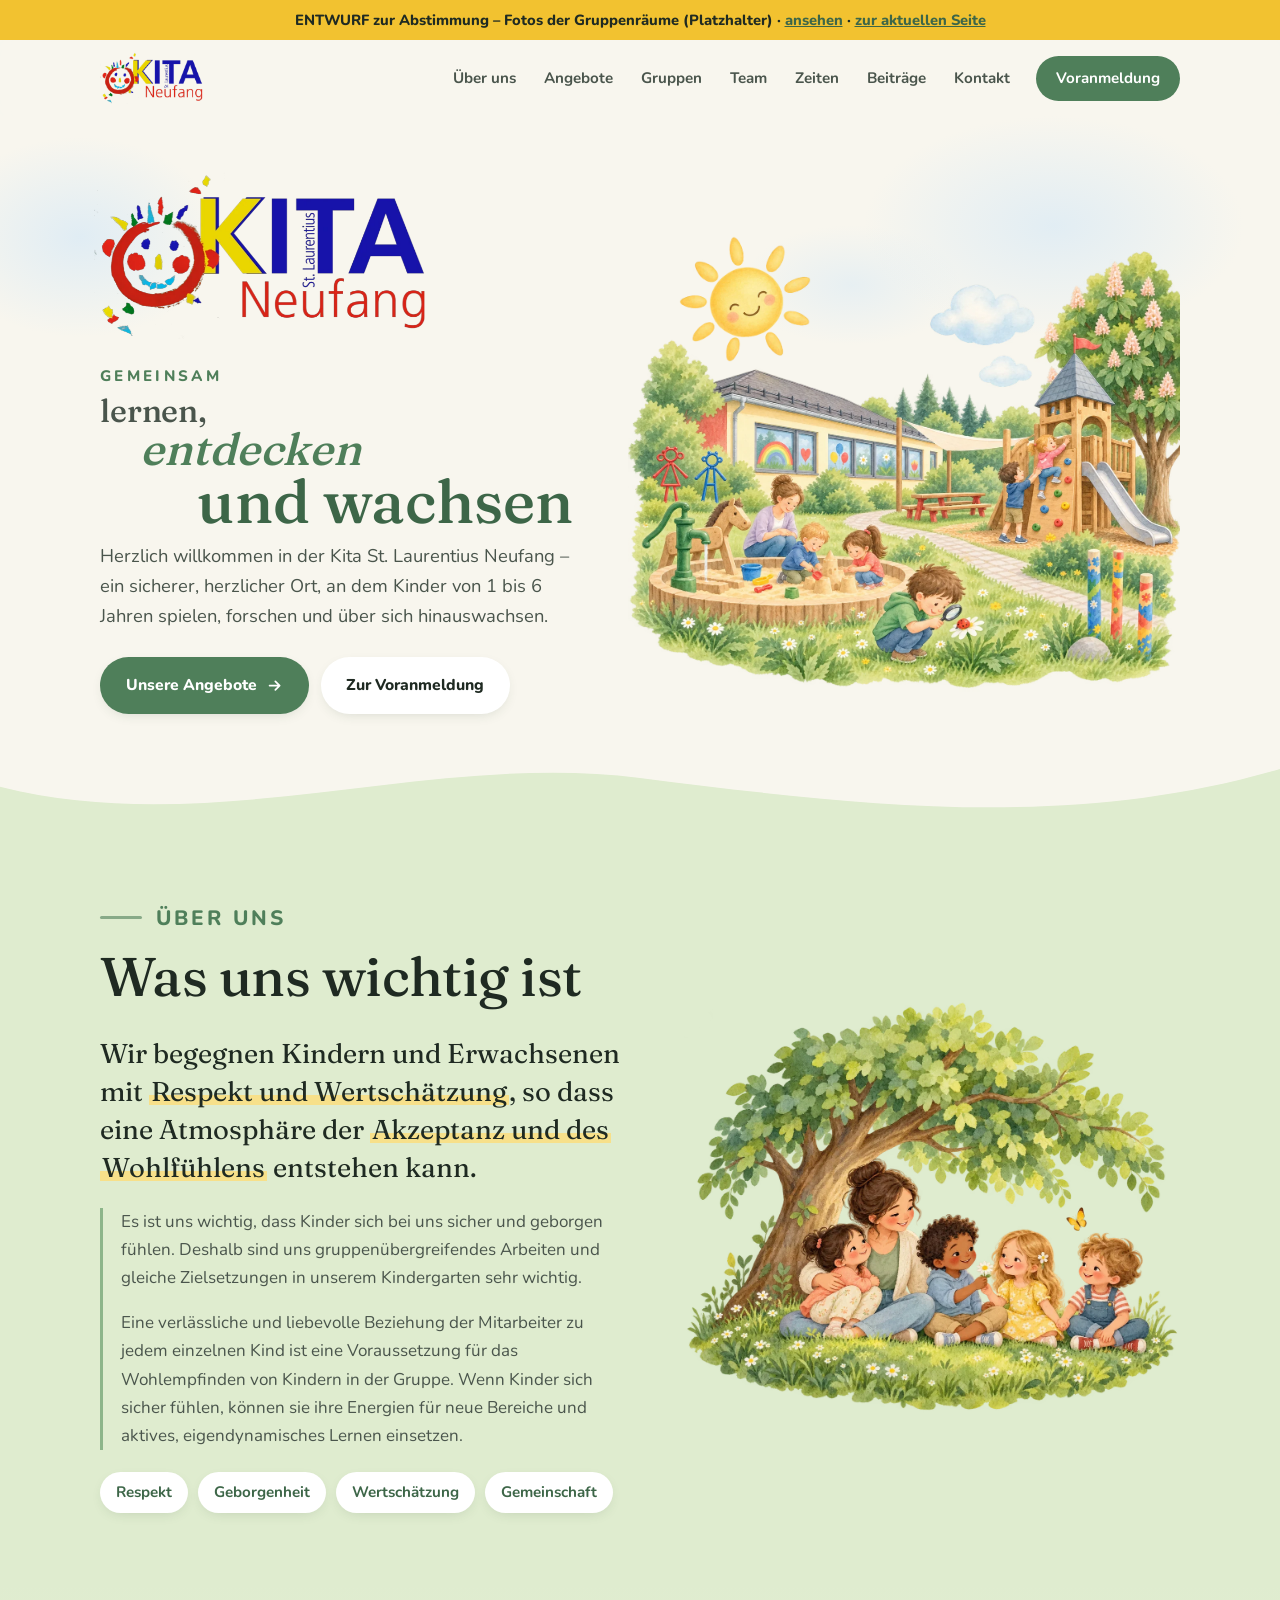
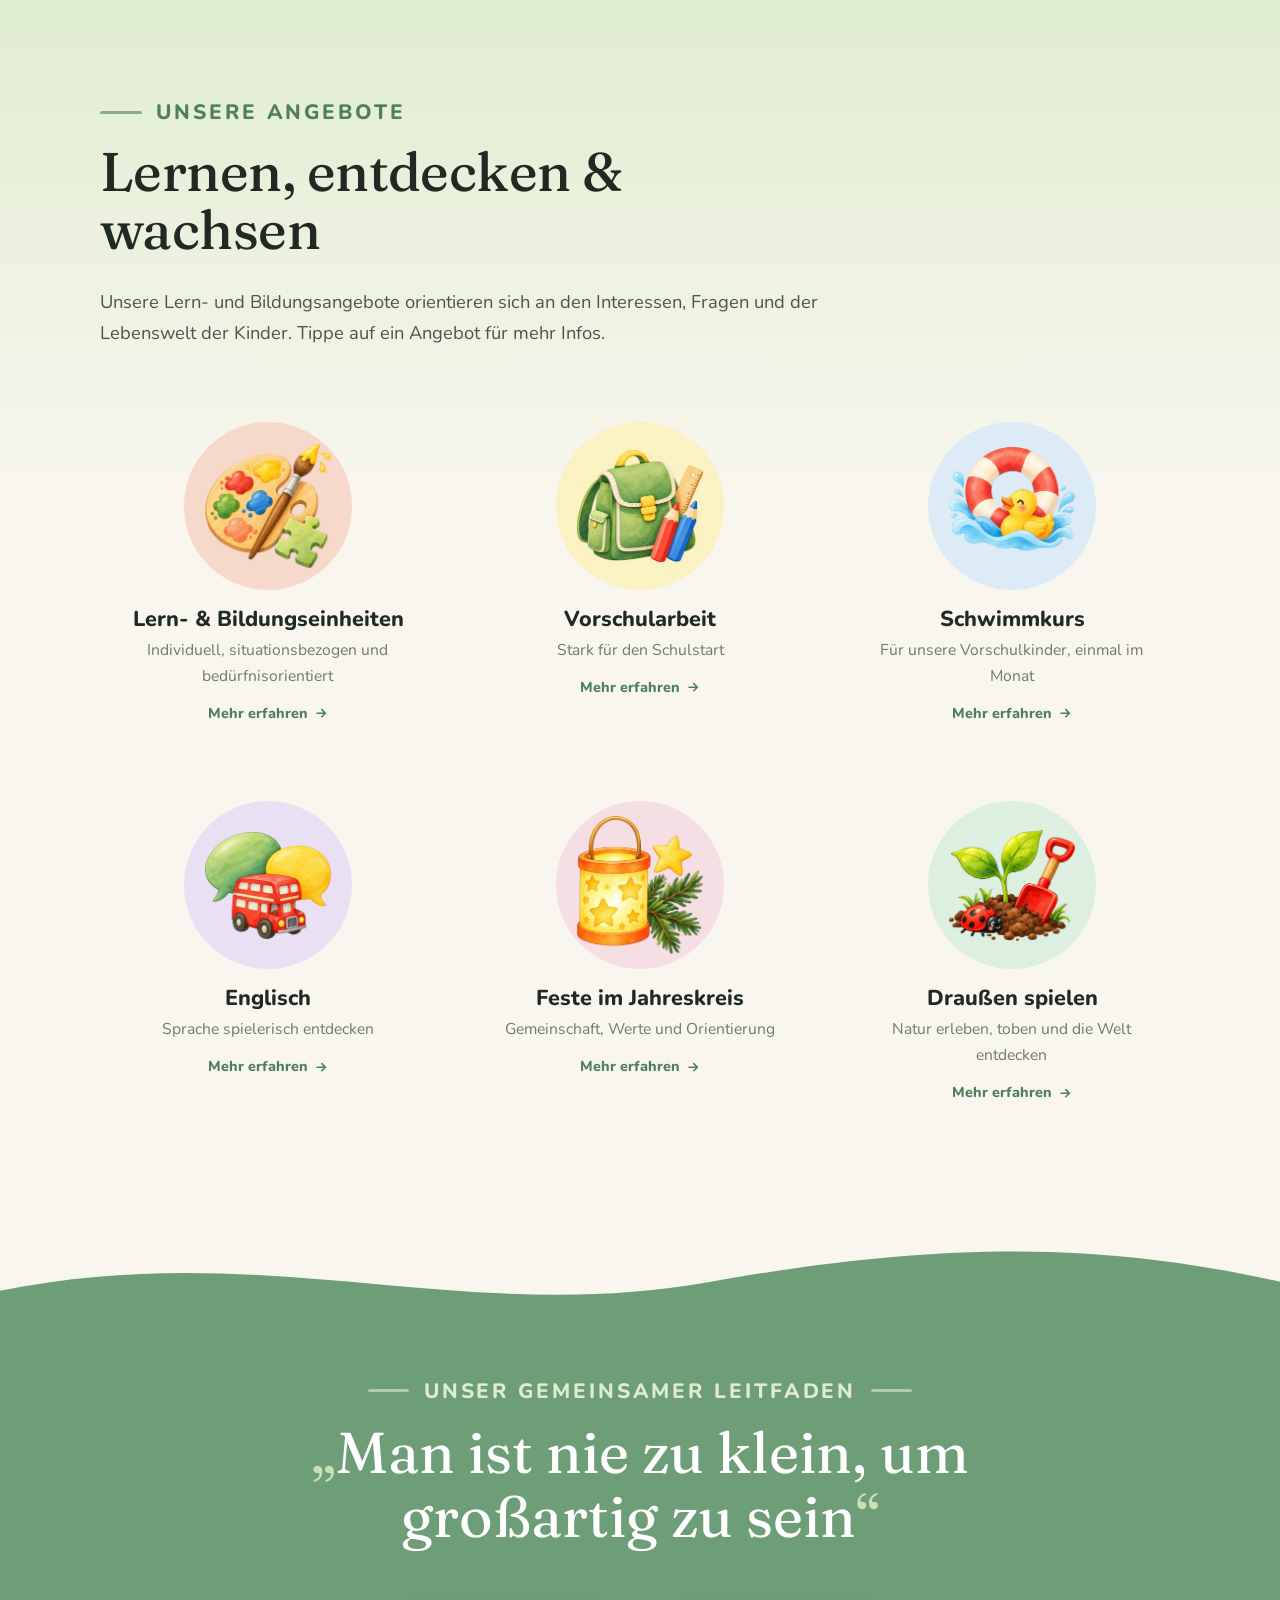
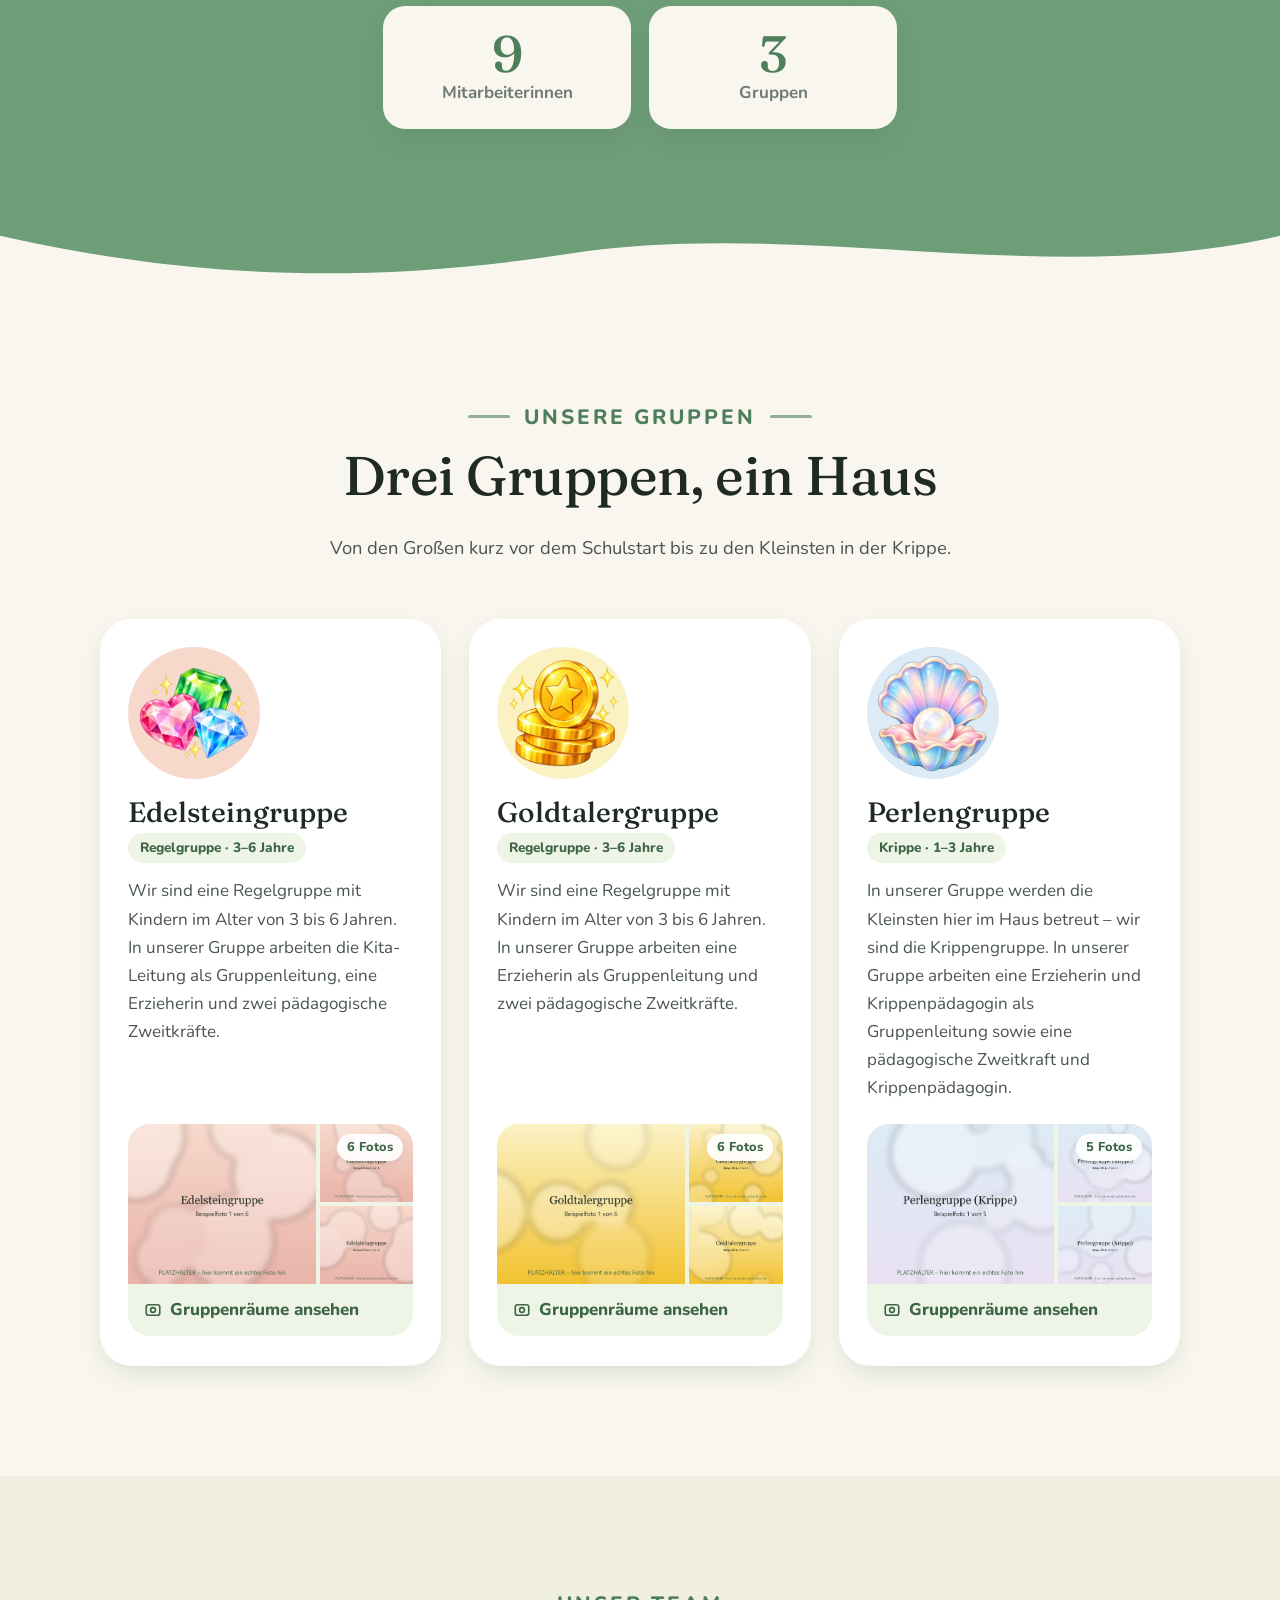
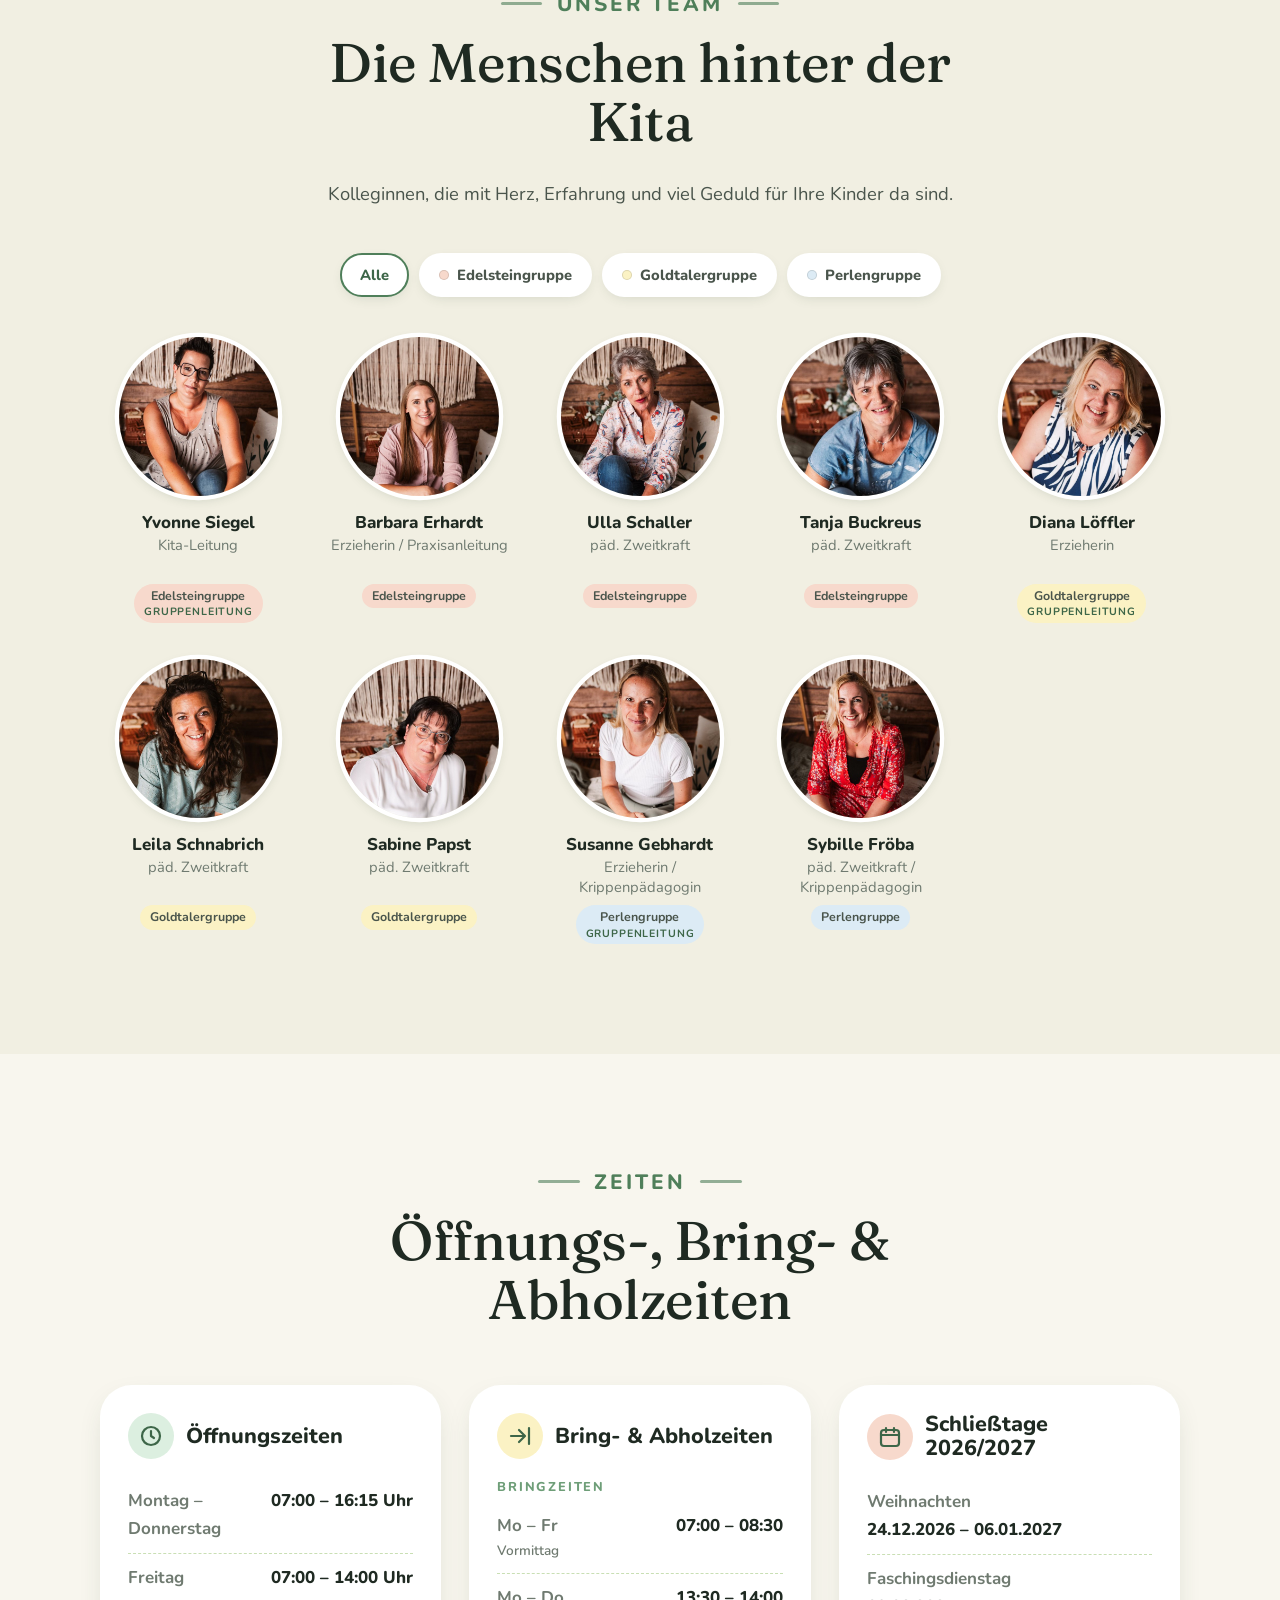
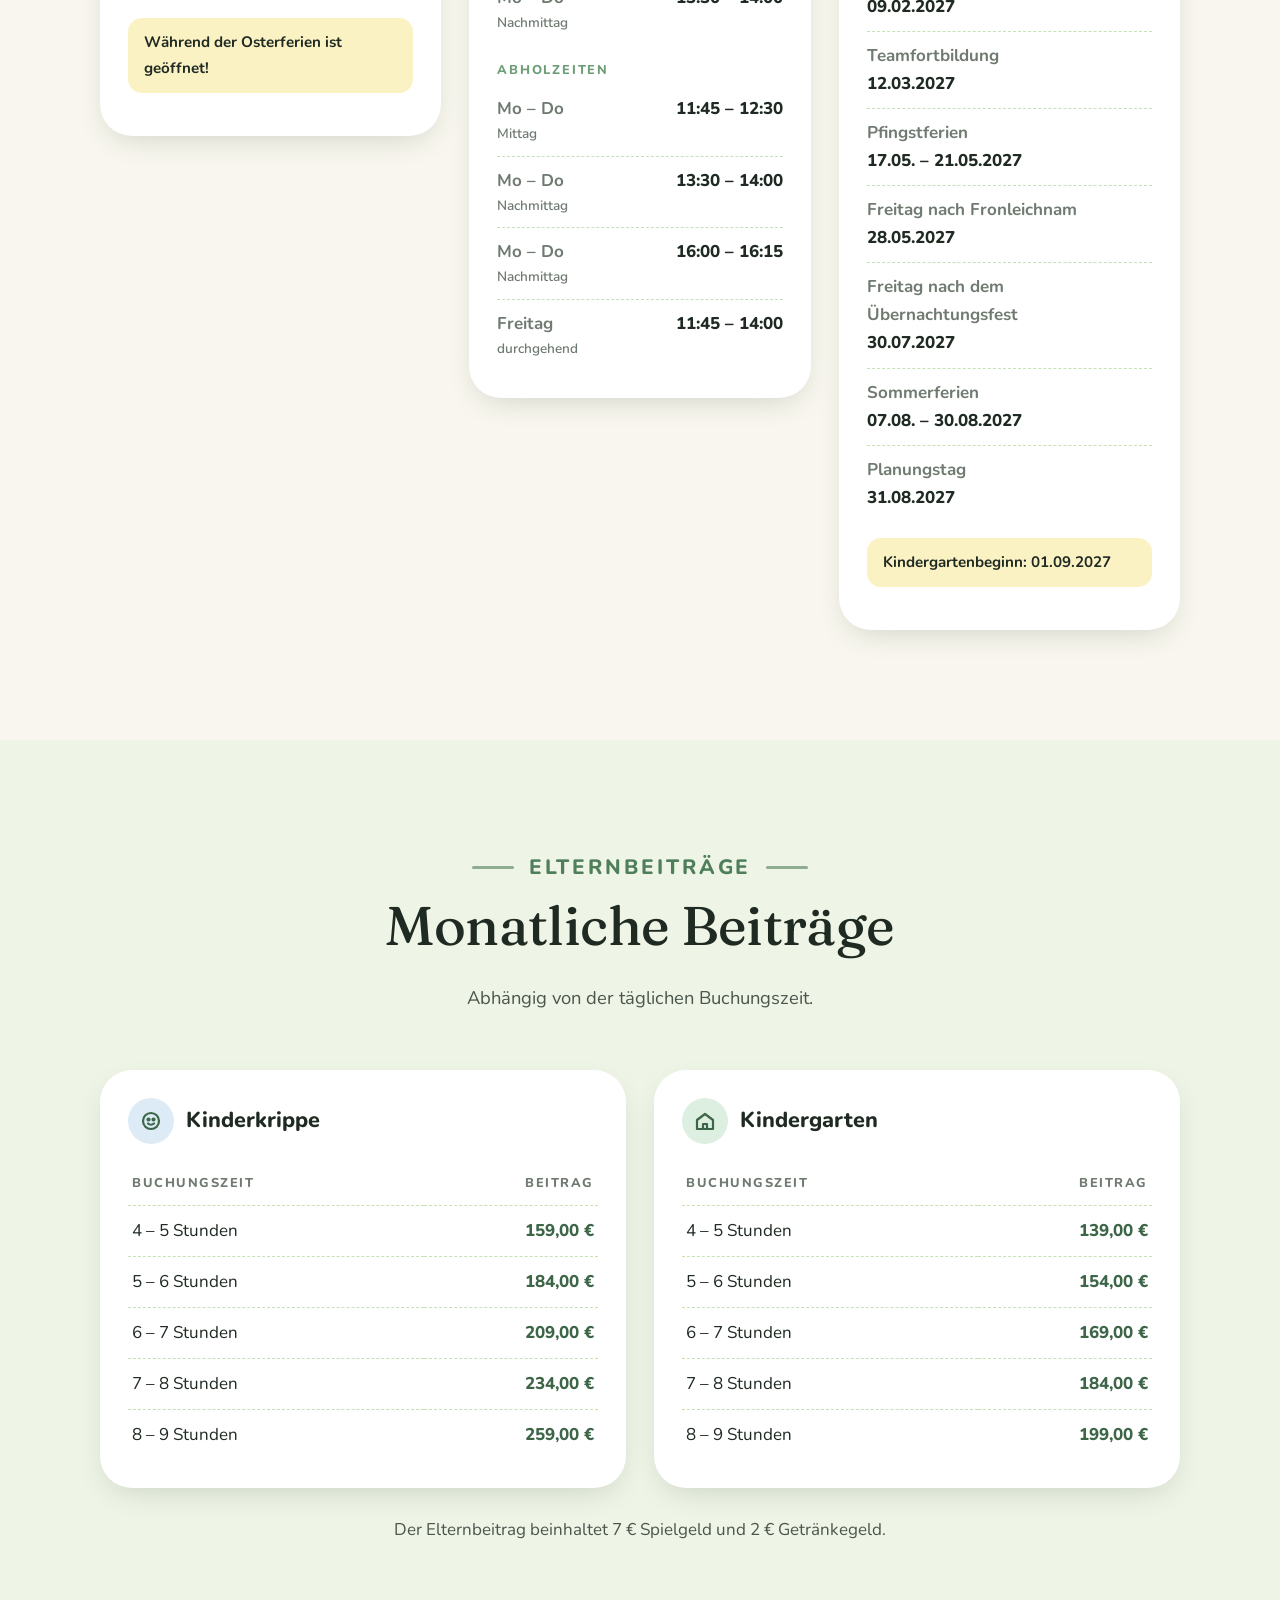
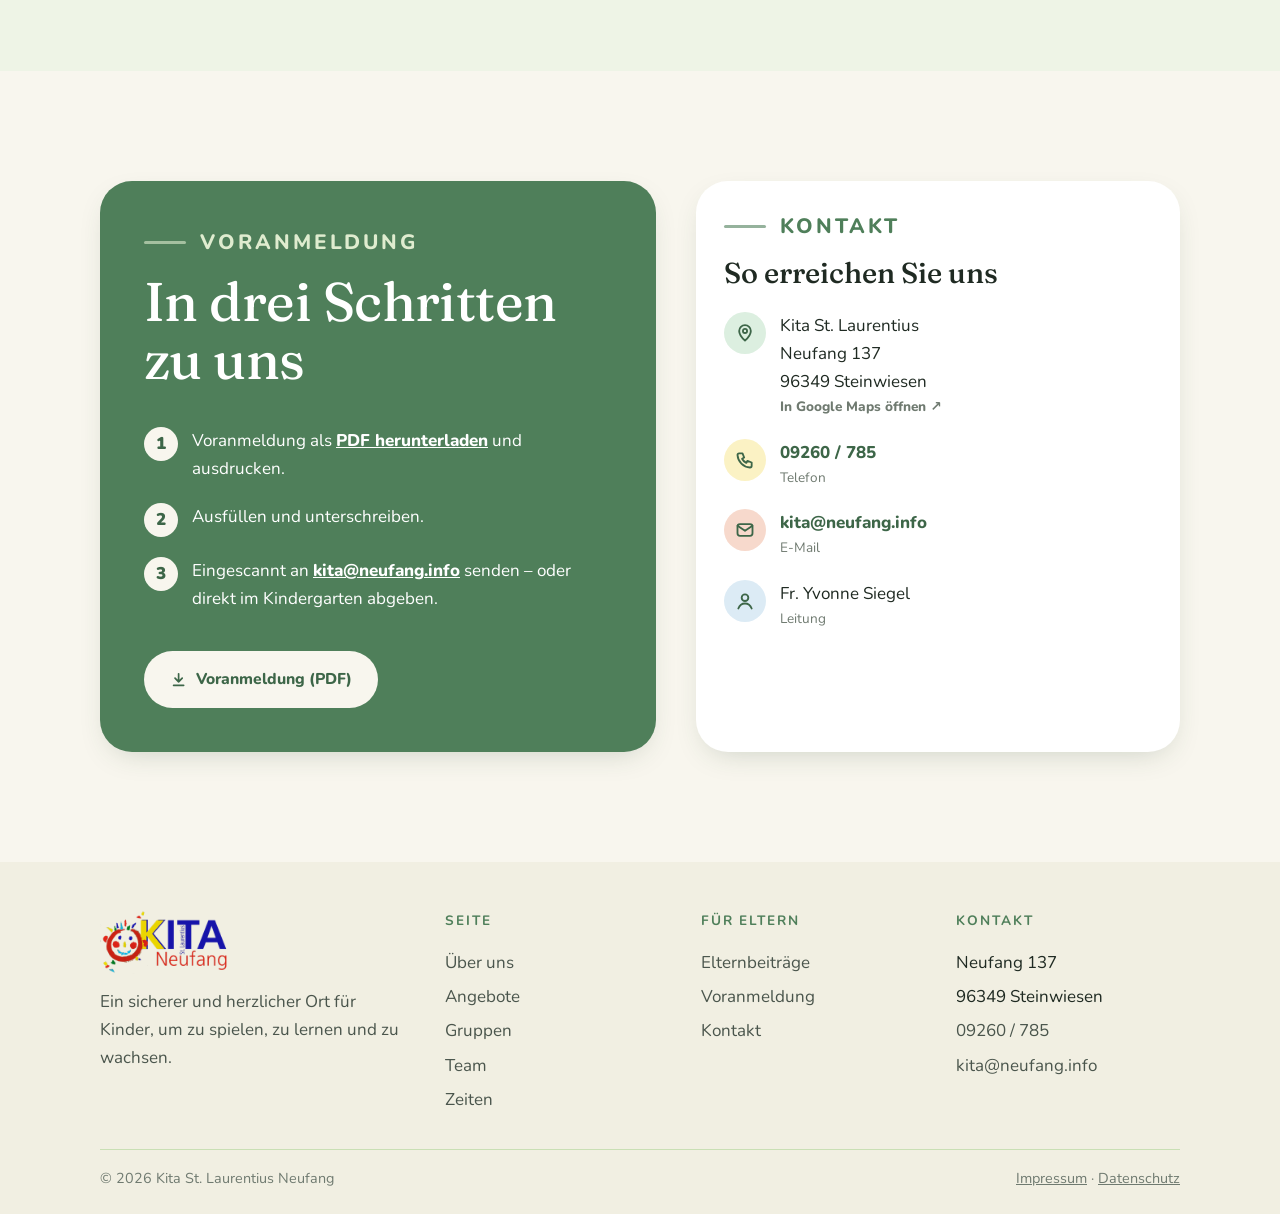
==== entwurf-rundgang/index.html @ e8fab6c9 "Entwurf: Fotos der Gruppenräume direkt in den Gruppen-Karten statt eigenem Rundgang Jede Gruppe hat " ====
<!doctype html>
<html lang="de">
<head>
  <meta charset="utf-8">
  <meta name="viewport" content="width=device-width, initial-scale=1">
  <title>ENTWURF Rundgang – Kita St. Laurentius Neufang</title>
  <meta name="robots" content="noindex, nofollow">
  <meta name="description" content="Kita St. Laurentius in Neufang (Steinwiesen): Krippe und Kindergarten für Kinder von 1 bis 6 Jahren. Gruppen, Team, Öffnungszeiten, Elternbeiträge und Voranmeldung.">
  <meta name="theme-color" content="#6e9e78">
  <link rel="icon" type="image/png" sizes="32x32" href="../assets/img/favicon-32.png">
  <link rel="apple-touch-icon" href="../assets/img/favicon-180.png">
  <meta property="og:type" content="website">
  <meta property="og:title" content="Kita St. Laurentius Neufang">
  <meta property="og:description" content="Gemeinsam lernen, entdecken und wachsen – Krippe und Kindergarten in Neufang.">
  <meta property="og:image" content="https://kita-neufang.de/assets/img/logo.png">
  <link rel="preload" href="../assets/img/logo-gross.webp" as="image">
  <link rel="preload" href="../assets/fonts/fraunces-latin-wght-normal.woff2" as="font" type="font/woff2" crossorigin>
  <link rel="preload" href="../assets/fonts/nunito-latin-wght-normal.woff2" as="font" type="font/woff2" crossorigin>
  <link rel="stylesheet" href="../assets/css/style.css?v=2026-10-13b">
  <link rel="stylesheet" href="rundgang.css?v=3">
  <script type="application/ld+json">
  {
    "@context": "https://schema.org",
    "@type": "ChildCare",
    "name": "Kita St. Laurentius Neufang",
    "url": "https://kita-neufang.de/",
    "telephone": "+49 9260 785",
    "address": { "@type": "PostalAddress", "streetAddress": "Neufang 137", "postalCode": "96349", "addressLocality": "Steinwiesen", "addressCountry": "DE" },
    "openingHoursSpecification": [
      { "@type": "OpeningHoursSpecification", "dayOfWeek": ["Monday","Tuesday","Wednesday","Thursday"], "opens": "07:00", "closes": "16:15" },
      { "@type": "OpeningHoursSpecification", "dayOfWeek": "Friday", "opens": "07:00", "closes": "14:00" }
    ]
  }
  </script>
</head>
<body>
<div class="entwurf-banner">ENTWURF zur Abstimmung – Fotos der Gruppenräume (Platzhalter) · <a href="#gruppen">ansehen</a> · <a href="../">zur aktuellen Seite</a></div>

<!-- =====================================================
     HEADER / NAVIGATION
     ===================================================== -->
<header class="site-header" id="top">
  <div class="container header-inner">
    <a class="brand" href="#start" aria-label="Kita St. Laurentius Neufang – zum Seitenanfang">
      <img src="../assets/img/logo.png" alt="Kita St. Laurentius Neufang" width="320" height="158">
    </a>
    <button class="nav-toggle" aria-expanded="false" aria-controls="main-nav" aria-label="Menü öffnen">
      <svg viewBox="0 0 24 24" fill="none" stroke="currentColor" stroke-width="2.2" stroke-linecap="round"><path d="M4 7h16M4 12h16M4 17h16"/></svg>
    </button>
    <nav class="main-nav" id="main-nav" aria-label="Hauptnavigation">
      <ul>
        <li><a href="#ueber-uns">Über uns</a></li>
        <li><a href="#angebote">Angebote</a></li>
        <li><a href="#gruppen">Gruppen</a></li>
        <li><a href="#team">Team</a></li>
        <li><a href="#zeiten">Zeiten</a></li>
        <li><a href="#beitraege">Beiträge</a></li>
        <li><a href="#kontakt">Kontakt</a></li>
        <li class="nav-cta"><a href="#voranmeldung">Voranmeldung</a></li>
      </ul>
    </nav>
  </div>
</header>

<main>

<!-- =====================================================
     HERO
     Illustration: hero-3-basis.webp + animierte Sonne (Strahlen, Gesicht) – erzeugt mit tools/hero_ebenen.py hero-3
     (fehlt sie, wird die SVG-Ersatzgrafik gezeigt)
     ===================================================== -->
<section class="hero" id="start">
  <div class="container hero-grid">
    <div class="hero-text">
      <div class="hero-logo-wrap">
        <img class="hero-logo" src="../assets/img/logo-gross.webp" alt="Kita St. Laurentius Neufang" width="640" height="315" fetchpriority="high">
      </div>
      <h1 class="slogan"><span class="slogan-over">Gemeinsam</span> <span class="z1">lernen,</span> <span class="z2">entdecken</span> <span class="z3">und wachsen</span></h1>
      <p>Herzlich willkommen in der Kita St. Laurentius Neufang – ein sicherer, herzlicher Ort, an dem Kinder von 1 bis 6 Jahren spielen, forschen und über sich hinauswachsen.</p>
      <div class="hero-actions">
        <a class="btn btn-primary" href="#angebote">Unsere Angebote
          <svg viewBox="0 0 24 24" fill="none" stroke="currentColor" stroke-width="2.4" stroke-linecap="round" stroke-linejoin="round"><path d="M5 12h14M13 6l6 6-6 6"/></svg>
        </a>
        <a class="btn btn-ghost" href="#voranmeldung">Zur Voranmeldung</a>
      </div>
    </div>

    <div class="hero-art art">
      <div class="hero-szene">
        <img class="ill" src="../assets/img/illustrations/hero-3-basis.webp" alt="Der Garten der Kita mit dem gelben Kindergartengebäude: Eine Erzieherin sitzt mit zwei Kindern am Sandkasten neben Pumpe und Holzpferd, ein Kind betrachtet mit der Lupe einen Marienkäfer, ein größeres Kind hilft einem kleinen an der Kletterwand des Spielturms hinauf; darüber lacht die Sonne" width="1374" height="1145" fetchpriority="high" onerror="this.closest('.hero-szene').remove()">
        <img class="ebene strahlen" src="../assets/img/illustrations/hero-3-strahlen.webp" alt="" aria-hidden="true">
        <img class="ebene gesicht" src="../assets/img/illustrations/hero-3-gesicht.webp" alt="" aria-hidden="true">
      </div>
      <svg class="fallback" viewBox="0 0 640 520" role="img" aria-label="Illustration: Kindergarten auf einem grünen Hügel mit Sonne und Bäumen">
        <!-- Sonne -->
        <g transform="translate(250 92)" stroke="#f2c230" stroke-width="6" stroke-linecap="round">
          <circle r="42" fill="#f7cf4d" stroke="none"/>
          <path d="M0-62v-18M0 62v18M-62 0h-18M62 0h18M-44-44l-12-12M44 44l12 12M-44 44l-12 12M44-44l12-12"/>
        </g>
        <!-- Wolken -->
        <g fill="#e3eef5">
          <ellipse cx="520" cy="70" rx="70" ry="28"/><ellipse cx="560" cy="56" rx="44" ry="30"/>
          <ellipse cx="90" cy="150" rx="56" ry="20"/><ellipse cx="118" cy="138" rx="34" ry="22"/>
        </g>
        <!-- Hintere Hügel & Bäume -->
        <path d="M0 330 Q160 240 330 280 T640 250 V520 H0Z" fill="#c9dfb4"/>
        <g fill="#a9cc95">
          <ellipse cx="420" cy="215" rx="22" ry="44"/><ellipse cx="455" cy="225" rx="16" ry="34"/><ellipse cx="300" cy="235" rx="18" ry="36"/>
        </g>
        <!-- Haus -->
        <g transform="translate(340 190)">
          <rect x="0" y="50" width="130" height="90" rx="6" fill="#fbf8ef"/>
          <path d="M-14 58 L65 0 L144 58" fill="none" stroke="#8db58a" stroke-width="12" stroke-linejoin="round" stroke-linecap="round"/>
          <path d="M65 26c-6-8-18-4-16 5 1 6 16 14 16 14s15-8 16-14c2-9-10-13-16-5z" fill="#8db58a"/>
          <path d="M52 140v-38a13 13 0 0 1 26 0v38z" fill="#d9a77d"/>
          <rect x="16" y="78" width="22" height="22" rx="4" fill="#bcd6e6"/>
          <rect x="92" y="78" width="22" height="22" rx="4" fill="#bcd6e6"/>
        </g>
        <!-- Große Bäume -->
        <g>
          <rect x="567" y="150" width="7" height="150" rx="3" fill="#7a5b44"/>
          <ellipse cx="570" cy="140" rx="48" ry="70" fill="#6e9e78"/>
          <rect x="118" y="250" width="7" height="110" rx="3" fill="#7a5b44"/>
          <ellipse cx="121" cy="245" rx="36" ry="54" fill="#5f8f69"/>
        </g>
        <!-- Vorderer Hügel -->
        <path d="M0 400 Q200 320 380 360 T640 330 V520 H0Z" fill="#a8cc8f"/>
        <path d="M0 470 Q240 410 640 440 V520 H0Z" fill="#8db58a"/>
        <!-- Blumen -->
        <g fill="#fff">
          <g transform="translate(200 420)"><circle r="6" cy="-7"/><circle r="6" cy="7"/><circle r="6" cx="-7"/><circle r="6" cx="7"/><circle r="4" fill="#f2c230"/></g>
          <g transform="translate(470 395)"><circle r="5" cy="-6"/><circle r="5" cy="6"/><circle r="5" cx="-6"/><circle r="5" cx="6"/><circle r="3.5" fill="#f2c230"/></g>
          <g transform="translate(560 455)"><circle r="6" cy="-7"/><circle r="6" cy="7"/><circle r="6" cx="-7"/><circle r="6" cx="7"/><circle r="4" fill="#f2c230"/></g>
          <g transform="translate(70 455)"><circle r="5" cy="-6"/><circle r="5" cy="6"/><circle r="5" cx="-6"/><circle r="5" cx="6"/><circle r="3.5" fill="#f2c230"/></g>
        </g>
      </svg>
    </div>
  </div>
  <svg class="wave hero-bottom" viewBox="0 0 1440 100" preserveAspectRatio="none" aria-hidden="true" style="background:transparent">
    <path d="M0 40 C240 100 480 0 720 30 S1200 90 1440 20 V100 H0Z" fill="#dfeccf"/>
  </svg>
</section>

<!-- =====================================================
     ÜBER UNS
     Illustration: ueber-uns-2-basis.webp + flatternder Schmetterling (ueber-uns-2-falter.webp)
     – erzeugt mit: python tools/ebene_ausschneiden.py ueber-uns-2 falter 948 530
     ===================================================== -->
<section class="about section" id="ueber-uns">
  <div class="container about-grid">
    <div class="about-text reveal">
      <span class="eyebrow">Über uns</span>
      <h2>Was uns wichtig ist</h2>
      <p class="about-kern">Wir begegnen Kindern und Erwachsenen mit <mark>Respekt und Wertschätzung</mark>, so dass eine Atmosphäre der <mark>Akzeptanz und des Wohlfühlens</mark> entstehen kann.</p>
      <p>Es ist uns wichtig, dass Kinder sich bei uns sicher und geborgen fühlen. Deshalb sind uns gruppenübergreifendes Arbeiten und gleiche Zielsetzungen in unserem Kindergarten sehr wichtig.</p>
      <p>Eine verlässliche und liebevolle Beziehung der Mitarbeiter zu jedem einzelnen Kind ist eine Voraussetzung für das Wohlempfinden von Kindern in der Gruppe. Wenn Kinder sich sicher fühlen, können sie ihre Energien für neue Bereiche und aktives, eigendynamisches Lernen einsetzen.</p>
      <ul class="values">
        <li>Respekt</li>
        <li>Geborgenheit</li>
        <li>Wertschätzung</li>
        <li>Gemeinschaft</li>
      </ul>
    </div>
    <div class="about-art art reveal">
      <div class="about-szene">
        <img class="ill" src="../assets/img/illustrations/ueber-uns-2-basis.webp" alt="Eine Erzieherin sitzt mit vier Kindern unter einem großen Baum auf der Wiese; sie hält ein kleines Mädchen im Arm, ein Junge reicht einem Mädchen eine Blume, zwei Kinder halten sich an den Händen" width="1200" height="999" loading="lazy" onerror="this.closest('.about-szene').remove()">
        <img class="ebene falter" src="../assets/img/illustrations/ueber-uns-2-falter.webp" alt="" aria-hidden="true" loading="lazy">
      </div>
      <svg class="fallback" viewBox="0 0 560 440" role="img" aria-label="Illustration: Wiese mit Baum, Buch und Schmetterling">
        <ellipse cx="290" cy="360" rx="270" ry="70" fill="#c9dfb4"/>
        <rect x="402" y="140" width="8" height="200" rx="4" fill="#7a5b44"/>
        <ellipse cx="406" cy="140" rx="70" ry="96" fill="#8db58a"/>
        <ellipse cx="380" cy="180" rx="44" ry="56" fill="#a9cc95"/>
        <!-- Buch -->
        <g transform="translate(200 300)">
          <path d="M0 0 C-30 -14 -64 -14 -90 -2 V44 C-64 32 -30 32 0 46Z" fill="#6e9e78"/>
          <path d="M0 0 C30 -14 64 -14 90 -2 V44 C64 32 30 32 0 46Z" fill="#5f8f69"/>
          <path d="M-80 6 C-56 -4 -26 -4 -6 6M-80 18 C-56 8 -26 8 -6 18M6 6 C26 -4 56 -4 80 6M6 18 C26 8 56 8 80 18" stroke="#eef4e6" stroke-width="3" fill="none" stroke-linecap="round"/>
        </g>
        <!-- Schmetterling -->
        <g transform="translate(150 120) rotate(-15)">
          <ellipse cx="-14" cy="-6" rx="16" ry="12" fill="#f2c230"/>
          <ellipse cx="14" cy="-6" rx="16" ry="12" fill="#f2c230"/>
          <ellipse cx="-10" cy="10" rx="10" ry="8" fill="#f7cf4d"/>
          <ellipse cx="10" cy="10" rx="10" ry="8" fill="#f7cf4d"/>
          <rect x="-2" y="-14" width="4" height="30" rx="2" fill="#7a5b44"/>
        </g>
        <path d="M60 220 C90 160 120 200 140 130" stroke="#b4c9a8" stroke-width="2.5" stroke-dasharray="6 7" fill="none"/>
        <g fill="#fff">
          <g transform="translate(90 350)"><circle r="6" cy="-7"/><circle r="6" cy="7"/><circle r="6" cx="-7"/><circle r="6" cx="7"/><circle r="4" fill="#f2c230"/></g>
          <g transform="translate(480 370)"><circle r="6" cy="-7"/><circle r="6" cy="7"/><circle r="6" cx="-7"/><circle r="6" cx="7"/><circle r="4" fill="#f2c230"/></g>
        </g>
      </svg>
    </div>
  </div>
</section>

<!-- =====================================================
     ANGEBOTE  (Karte anklicken → Detail-Dialog unten)
     Illustrationen: assets/img/illustrations/angebot-*.webp
     ===================================================== -->
<section class="programs section" id="angebote">
  <div class="container">
    <div class="section-head reveal">
      <span class="eyebrow">Unsere Angebote</span>
      <h2>Lernen, entdecken &amp; wachsen</h2>
      <p class="lead">Unsere Lern- und Bildungsangebote orientieren sich an den Interessen, Fragen und der Lebenswelt der Kinder. Tippe auf ein Angebot für mehr Infos.</p>
    </div>

    <div class="program-grid">
      <button class="program reveal" data-dialog="dlg-bildung">
        <div class="circle bg-peach art">
          <img class="ill" src="../assets/img/illustrations/angebot-bildung.webp" alt="" onerror="this.remove()">
          <svg class="fallback" viewBox="0 0 64 64" fill="none" stroke="#3d6648" stroke-width="3" stroke-linecap="round" stroke-linejoin="round"><path d="M32 8a16 16 0 0 0-9 29c2 1.5 3 3.5 3 6v3h12v-3c0-2.5 1-4.5 3-6A16 16 0 0 0 32 8z" fill="#fbf2c4"/><path d="M26 52h12M28 57h8M32 24v10M27 28h10"/></svg>
        </div>
        <h3>Lern- &amp; Bildungseinheiten</h3>
        <p>Individuell, situationsbezogen und bedürfnisorientiert</p>
        <span class="more">Mehr erfahren <svg viewBox="0 0 24 24" fill="none" stroke="currentColor" stroke-width="2.6" stroke-linecap="round" stroke-linejoin="round"><path d="M5 12h14M13 6l6 6-6 6"/></svg></span>
      </button>

      <button class="program reveal" data-dialog="dlg-vorschule">
        <div class="circle bg-butter art">
          <img class="ill" src="../assets/img/illustrations/angebot-vorschule.webp" alt="" onerror="this.remove()">
          <svg class="fallback" viewBox="0 0 64 64" fill="none" stroke="#3d6648" stroke-width="3" stroke-linecap="round" stroke-linejoin="round"><rect x="12" y="20" width="40" height="36" rx="8" fill="#dcefe0"/><path d="M24 20v-4a8 8 0 0 1 16 0v4M12 34h40M28 34v6h8v-6"/></svg>
        </div>
        <h3>Vorschularbeit</h3>
        <p>Stark für den Schulstart</p>
        <span class="more">Mehr erfahren <svg viewBox="0 0 24 24" fill="none" stroke="currentColor" stroke-width="2.6" stroke-linecap="round" stroke-linejoin="round"><path d="M5 12h14M13 6l6 6-6 6"/></svg></span>
      </button>

      <button class="program reveal" data-dialog="dlg-schwimmen">
        <div class="circle bg-sky art">
          <img class="ill" src="../assets/img/illustrations/angebot-schwimmen.webp" alt="" onerror="this.remove()">
          <svg class="fallback" viewBox="0 0 64 64" fill="none" stroke="#3d6648" stroke-width="3" stroke-linecap="round" stroke-linejoin="round"><circle cx="32" cy="22" r="13" fill="#fff"/><circle cx="32" cy="22" r="6" fill="#dcebf5"/><path d="M23 13l4.5 4.5M41 13l-4.5 4.5M23 31l4.5-4.5M41 31l-4.5-4.5" stroke="#d8442f" stroke-width="4"/><path d="M6 46c5 0 5-4 10-4s5 4 10 4 5-4 10-4 5 4 10 4 5-4 10-4M6 56c5 0 5-4 10-4s5 4 10 4 5-4 10-4 5 4 10 4 5-4 10-4"/></svg>
        </div>
        <h3>Schwimmkurs</h3>
        <p>Für unsere Vorschulkinder, einmal im Monat</p>
        <span class="more">Mehr erfahren <svg viewBox="0 0 24 24" fill="none" stroke="currentColor" stroke-width="2.6" stroke-linecap="round" stroke-linejoin="round"><path d="M5 12h14M13 6l6 6-6 6"/></svg></span>
      </button>

      <button class="program reveal" data-dialog="dlg-englisch">
        <div class="circle bg-lilac art">
          <img class="ill" src="../assets/img/illustrations/angebot-englisch.webp" alt="" onerror="this.remove()">
          <svg class="fallback" viewBox="0 0 64 64" fill="none" stroke="#3d6648" stroke-width="3" stroke-linecap="round" stroke-linejoin="round"><path d="M10 14h30a6 6 0 0 1 6 6v14a6 6 0 0 1-6 6H24l-9 8v-8h-5a6 6 0 0 1-6-6V20a6 6 0 0 1 6-6z" fill="#fff"/><path d="M15 23v10M15 28h8M23 23v10M30 23v10M30 23h0"/><path d="M48 28h6a6 6 0 0 1 6 6v10a6 6 0 0 1-6 6h-2v6l-7-6h-7" fill="#fbf2c4"/></svg>
        </div>
        <h3>Englisch</h3>
        <p>Sprache spielerisch entdecken</p>
        <span class="more">Mehr erfahren <svg viewBox="0 0 24 24" fill="none" stroke="currentColor" stroke-width="2.6" stroke-linecap="round" stroke-linejoin="round"><path d="M5 12h14M13 6l6 6-6 6"/></svg></span>
      </button>

      <button class="program reveal" data-dialog="dlg-feste">
        <div class="circle bg-rose art">
          <img class="ill" src="../assets/img/illustrations/angebot-feste.webp" alt="" onerror="this.remove()">
          <svg class="fallback" viewBox="0 0 64 64" fill="none" stroke="#3d6648" stroke-width="3" stroke-linecap="round" stroke-linejoin="round"><path d="M32 6l5.5 11.2 12.3 1.8-8.9 8.7 2.1 12.3L32 34.2l-11 5.8 2.1-12.3-8.9-8.7 12.3-1.8z" fill="#fbf2c4"/><path d="M14 58c4-8 10-12 18-12s14 4 18 12"/></svg>
        </div>
        <h3>Feste im Jahreskreis</h3>
        <p>Gemeinschaft, Werte und Orientierung</p>
        <span class="more">Mehr erfahren <svg viewBox="0 0 24 24" fill="none" stroke="currentColor" stroke-width="2.6" stroke-linecap="round" stroke-linejoin="round"><path d="M5 12h14M13 6l6 6-6 6"/></svg></span>
      </button>

      <button class="program reveal" data-dialog="dlg-draussen">
        <div class="circle bg-mint art">
          <img class="ill" src="../assets/img/illustrations/angebot-draussen.webp" alt="" onerror="this.remove()">
          <svg class="fallback" viewBox="0 0 64 64" fill="none" stroke="#3d6648" stroke-width="3" stroke-linecap="round" stroke-linejoin="round"><path d="M32 56V30"/><path d="M32 34c0-10-8-16-20-16 0 10 8 16 20 16z" fill="#c9dfb4"/><path d="M32 30c0-10 8-18 20-18 0 12-8 18-20 18z" fill="#8db58a"/><path d="M18 56h28"/></svg>
        </div>
        <h3>Draußen spielen</h3>
        <p>Natur erleben, toben und die Welt entdecken</p>
        <span class="more">Mehr erfahren <svg viewBox="0 0 24 24" fill="none" stroke="currentColor" stroke-width="2.6" stroke-linecap="round" stroke-linejoin="round"><path d="M5 12h14M13 6l6 6-6 6"/></svg></span>
      </button>
    </div>
  </div>

  <!-- Detail-Texte der Angebote -->
  <dialog class="info" id="dlg-bildung" aria-labelledby="dlg-bildung-t">
    <button class="close" aria-label="Schließen"><svg viewBox="0 0 24 24" fill="none" stroke="currentColor" stroke-width="2.6" stroke-linecap="round"><path d="M6 6l12 12M18 6L6 18"/></svg></button>
    <div class="info-head"><span class="dot bg-peach"></span><h3 id="dlg-bildung-t">Individuelle Lern- und Bildungseinheiten</h3></div>
    <div class="info-body">
      <p>Unsere Lern- und Bildungsangebote orientieren sich situationsbezogen und bedürfnisorientiert an den Interessen, Fragen und der Lebenswelt der Kinder.</p>
      <p>Aus alltäglichen Erlebnissen und spontanen Impulsen entstehen Lernangebote, die die Kinder dort abholen, wo sie gerade stehen.</p>
      <p>Dabei werden unterschiedliche Entwicklungsbereiche und Kompetenzen gestärkt.</p>
    </div>
  </dialog>

  <dialog class="info" id="dlg-vorschule" aria-labelledby="dlg-vorschule-t">
    <button class="close" aria-label="Schließen"><svg viewBox="0 0 24 24" fill="none" stroke="currentColor" stroke-width="2.6" stroke-linecap="round"><path d="M6 6l12 12M18 6L6 18"/></svg></button>
    <div class="info-head"><span class="dot bg-butter"></span><h3 id="dlg-vorschule-t">Vorschularbeit – Stark für den Schulstart</h3></div>
    <div class="info-body">
      <p>In unserer Vorschularbeit begleiten wir die Kinder achtsam auf ihrem Weg in die Schule. Spielerisch und altersgerecht fördern wir wichtige Grundlagen wie Konzentration, Feinmotorik, Sprachentwicklung, Zahlenverständnis und soziale Kompetenzen.</p>
      <p>Das Lernen findet in der Gruppe statt, dies gibt den Kindern Sicherheit und Orientierung. Durch abwechslungsreiche Materialien, kreative Aufgaben und gemeinsame Rituale stärken wir Selbstvertrauen und Freude am Lernen.</p>
      <p>Die positive Zusammenarbeit mit der Grundschule in Steinwiesen ermöglicht einen reibungslosen und gelungenen Übergang von der Kita in die Schule.</p>
    </div>
  </dialog>

  <dialog class="info" id="dlg-schwimmen" aria-labelledby="dlg-schwimmen-t">
    <button class="close" aria-label="Schließen"><svg viewBox="0 0 24 24" fill="none" stroke="currentColor" stroke-width="2.6" stroke-linecap="round"><path d="M6 6l12 12M18 6L6 18"/></svg></button>
    <div class="info-head"><span class="dot bg-sky"></span><h3 id="dlg-schwimmen-t">Schwimmkurs für die Vorschulkinder</h3></div>
    <div class="info-body">
      <p>Einmal im Monat besuchen unsere Vorschulkinder das Schwimmbad in Steinwiesen, um an einem Schwimmkurs teilzunehmen.</p>
      <p>Die Kinder sammeln während des Kurses erste Erfahrungen im Wasser und vertiefen bereits vorhandene Fähigkeiten.</p>
      <p>Der Schwimmkurs fördert nicht nur motorische Kompetenzen und Koordination, sondern stärkt auch Selbstvertrauen und Sicherheit im Umgang mit dem Element Wasser. Unterstützung bekommen wir dabei von einem Bademeister. Er steht uns während des Schwimmunterrichts mit seiner Erfahrung zur Seite und führt gemeinsam mit den Kindern verschiedene Schwimm- und Wasserübungen durch.</p>
    </div>
  </dialog>

  <dialog class="info" id="dlg-englisch" aria-labelledby="dlg-englisch-t">
    <button class="close" aria-label="Schließen"><svg viewBox="0 0 24 24" fill="none" stroke="currentColor" stroke-width="2.6" stroke-linecap="round"><path d="M6 6l12 12M18 6L6 18"/></svg></button>
    <div class="info-head"><span class="dot bg-lilac"></span><h3 id="dlg-englisch-t">Englisch – Sprache spielerisch entdecken</h3></div>
    <div class="info-body">
      <p>Unser Englischangebot ermöglicht den Kindern einen ersten, natürlichen Zugang zur englischen Sprache. Mit Liedern, Spielen, Bewegung, Bildern und Geschichten lernen die Kinder Englisch ganz nebenbei und mit allen Sinnen.</p>
      <p>Der Fokus liegt auf Hören, Mitmachen und Ausprobieren. Englisch wird so spielerisch, kindgerecht und nachhaltig erlebbar.</p>
    </div>
  </dialog>

  <dialog class="info" id="dlg-feste" aria-labelledby="dlg-feste-t">
    <button class="close" aria-label="Schließen"><svg viewBox="0 0 24 24" fill="none" stroke="currentColor" stroke-width="2.6" stroke-linecap="round"><path d="M6 6l12 12M18 6L6 18"/></svg></button>
    <div class="info-head"><span class="dot bg-rose"></span><h3 id="dlg-feste-t">Festgestaltung im Jahreskreis</h3></div>
    <div class="info-body">
      <p>Im Laufe eines Kindergartenjahres bereiten sich alle Kinder auf die Feste des religiösen Jahreskreises vor. Diese besonderen Zeiten geben Struktur, Orientierung und schaffen Gemeinschaft.</p>
      <p>Durch Geschichten und Gespräche aus der Bibel, Liedern und kreativen Angeboten erleben die Kinder die Bedeutung der einzelnen Feste auf altersgerechte Weise. Ergänzt wird dies durch Besuche in der Kirche oder Begegnungen mit Gemeindereferenten, die den Kindern christliche Inhalte und Werte näherbringen.</p>
    </div>
  </dialog>

  <dialog class="info" id="dlg-draussen" aria-labelledby="dlg-draussen-t">
    <button class="close" aria-label="Schließen"><svg viewBox="0 0 24 24" fill="none" stroke="currentColor" stroke-width="2.6" stroke-linecap="round"><path d="M6 6l12 12M18 6L6 18"/></svg></button>
    <div class="info-head"><span class="dot bg-mint"></span><h3 id="dlg-draussen-t">Draußen spielen und die Welt entdecken</h3></div>
    <div class="info-body">
      <p>Bei uns haben Erlebnisse in der Natur einen besonders hohen Stellenwert! Regelmäßig gehen wir mit den Kindern nach draußen, sei es für Spaziergänge, zum Spielen im Garten, für Experimente in der Natur oder für kleine Abenteuer im Sand und in der Matschzone.</p>
      <p>Im großen Garten können die Kinder toben, klettern, rennen und ihre motorischen Fähigkeiten stärken – am Klettergerüst, auf dem Spielplatz oder bei freien Bewegungsangeboten in der Natur.</p>
    </div>
  </dialog>
</section>

<!-- =====================================================
     LEITSPRUCH + ZAHLEN
     ===================================================== -->
<section class="motto" aria-labelledby="motto-title">
  <svg class="wave motto-wave-top" viewBox="0 0 1440 100" preserveAspectRatio="none" aria-hidden="true">
    <path d="M0 60 C300 0 520 100 800 50 S1260 10 1440 50 V100 H0Z" fill="#6e9e78"/>
  </svg>
  <div class="container section" style="padding-block: clamp(24px,4vw,48px) clamp(40px,6vw,72px)">
    <span class="eyebrow" id="motto-title">Unser gemeinsamer Leitfaden</span>
    <blockquote class="reveal">Man ist nie zu klein, um großartig zu sein</blockquote>
    <ul class="stats">
      <li class="reveal"><strong data-team-anzahl>9</strong><span>Mitarbeiterinnen</span></li>
      <li class="reveal"><strong>3</strong><span>Gruppen</span></li>
    </ul>
  </div>
  <svg class="wave motto-wave-bottom" viewBox="0 0 1440 100" preserveAspectRatio="none" aria-hidden="true">
    <path d="M0 0 H1440 V40 C1180 100 900 20 640 60 S180 80 0 40Z" fill="#6e9e78"/>
  </svg>
</section>

<!-- =====================================================
     GRUPPEN
     Illustrationen: assets/img/illustrations/gruppe-*.webp
     Fotos der Gruppenräume (ENTWURF, Platzhalter):
       Knopf:  <button class="gruppe-fotos" data-raum="KEY" data-titel="…"> mit 3 Vorschaubildern
       Fotos:  <template id="galerie-KEY"> mit <figure><img><figcaption> (unten im Abschnitt)
       Bilder: bilder/KEY/01.jpg, 02.jpg … (Querformat 4:3, ca. 1600 px breit)
     ===================================================== -->
<section class="section" id="gruppen">
  <div class="container">
    <div class="section-head center reveal">
      <span class="eyebrow">Unsere Gruppen</span>
      <h2>Drei Gruppen, ein Haus</h2>
      <p class="lead">Von den Großen kurz vor dem Schulstart bis zu den Kleinsten in der Krippe.</p>
    </div>
    <div class="group-grid">
      <article class="group reveal">
        <div class="art bg-peach">
          <img class="ill" src="../assets/img/illustrations/gruppe-edelsteine.webp" alt="" onerror="this.remove()">
          <svg class="fallback" viewBox="0 0 64 64" stroke="#3d6648" stroke-width="2.6" stroke-linejoin="round"><path d="M18 14h28l12 14-26 26L6 28z" fill="#e9b3a8"/><path d="M6 28h52M24 14l-6 14 14 26 14-26-6-14" fill="none"/></svg>
        </div>
        <h3>Edelsteingruppe</h3>
        <span class="age">Regelgruppe · 3–6 Jahre</span>
        <p>Wir sind eine Regelgruppe mit Kindern im Alter von 3 bis 6 Jahren. In unserer Gruppe arbeiten die Kita-Leitung als Gruppenleitung, eine Erzieherin und zwei pädagogische Zweitkräfte.</p>
        <button class="gruppe-fotos" data-raum="edelsteine" data-titel="Edelsteingruppe">
          <span class="gf-bilder"><img src="bilder/edelsteine/01.jpg" alt="" loading="lazy" width="400" height="300"><img src="bilder/edelsteine/02.jpg" alt="" loading="lazy" width="400" height="300"><img src="bilder/edelsteine/03.jpg" alt="" loading="lazy" width="400" height="300"></span>
          <span class="gf-text"><svg viewBox="0 0 24 24" fill="none" stroke="currentColor" stroke-width="2.2" stroke-linecap="round" stroke-linejoin="round" aria-hidden="true"><rect x="3" y="5" width="18" height="14" rx="3"/><circle cx="12" cy="12" r="3.2"/></svg>Gruppenräume ansehen <small>6 Fotos</small></span>
        </button>
      </article>
      <article class="group reveal">
        <div class="art bg-butter">
          <img class="ill" src="../assets/img/illustrations/gruppe-goldtaler.webp" alt="" onerror="this.remove()">
          <svg class="fallback" viewBox="0 0 64 64"><circle cx="32" cy="32" r="22" fill="#f7cf4d" stroke="#c99a12" stroke-width="3"/><circle cx="32" cy="32" r="15" fill="none" stroke="#c99a12" stroke-width="2.4" stroke-dasharray="3 4"/><path d="M32 22l2.9 6 6.6.9-4.8 4.6 1.2 6.5L32 37l-5.9 3 1.2-6.5-4.8-4.6 6.6-.9z" fill="#fbe7a1" stroke="#c99a12" stroke-width="2" stroke-linejoin="round"/></svg>
        </div>
        <h3>Goldtalergruppe</h3>
        <span class="age">Regelgruppe · 3–6 Jahre</span>
        <p>Wir sind eine Regelgruppe mit Kindern im Alter von 3 bis 6 Jahren. In unserer Gruppe arbeiten eine Erzieherin als Gruppenleitung und zwei pädagogische Zweitkräfte.</p>
        <button class="gruppe-fotos" data-raum="goldtaler" data-titel="Goldtalergruppe">
          <span class="gf-bilder"><img src="bilder/goldtaler/01.jpg" alt="" loading="lazy" width="400" height="300"><img src="bilder/goldtaler/02.jpg" alt="" loading="lazy" width="400" height="300"><img src="bilder/goldtaler/03.jpg" alt="" loading="lazy" width="400" height="300"></span>
          <span class="gf-text"><svg viewBox="0 0 24 24" fill="none" stroke="currentColor" stroke-width="2.2" stroke-linecap="round" stroke-linejoin="round" aria-hidden="true"><rect x="3" y="5" width="18" height="14" rx="3"/><circle cx="12" cy="12" r="3.2"/></svg>Gruppenräume ansehen <small>6 Fotos</small></span>
        </button>
      </article>
      <article class="group reveal">
        <div class="art bg-sky">
          <img class="ill" src="../assets/img/illustrations/gruppe-perlen.webp" alt="" onerror="this.remove()">
          <svg class="fallback" viewBox="0 0 64 64"><circle cx="32" cy="34" r="20" fill="#fff" stroke="#9bb8cc" stroke-width="3"/><circle cx="25" cy="27" r="6" fill="#eef5fa"/><path d="M14 52c6 6 30 6 36 0" stroke="#9bb8cc" stroke-width="3" fill="none" stroke-linecap="round"/></svg>
        </div>
        <h3>Perlengruppe</h3>
        <span class="age">Krippe · 1–3 Jahre</span>
        <p>In unserer Gruppe werden die Kleinsten hier im Haus betreut – wir sind die Krippengruppe. In unserer Gruppe arbeiten eine Erzieherin und Krippenpädagogin als Gruppenleitung sowie eine pädagogische Zweitkraft und Krippenpädagogin.</p>
        <button class="gruppe-fotos" data-raum="perlen" data-titel="Perlengruppe">
          <span class="gf-bilder"><img src="bilder/perlen/01.jpg" alt="" loading="lazy" width="400" height="300"><img src="bilder/perlen/02.jpg" alt="" loading="lazy" width="400" height="300"><img src="bilder/perlen/03.jpg" alt="" loading="lazy" width="400" height="300"></span>
          <span class="gf-text"><svg viewBox="0 0 24 24" fill="none" stroke="currentColor" stroke-width="2.2" stroke-linecap="round" stroke-linejoin="round" aria-hidden="true"><rect x="3" y="5" width="18" height="14" rx="3"/><circle cx="12" cy="12" r="3.2"/></svg>Gruppenräume ansehen <small>5 Fotos</small></span>
        </button>
      </article>
    </div>
  </div>

  <template id="galerie-edelsteine">
    <figure><img src="bilder/edelsteine/01.jpg" alt="Gruppenraum der Edelsteine"><figcaption>Gruppenraum der Edelsteine</figcaption></figure>
    <figure><img src="bilder/edelsteine/02.jpg" alt="Bauecke"><figcaption>Bauecke</figcaption></figure>
    <figure><img src="bilder/edelsteine/03.jpg" alt="Puppenecke"><figcaption>Puppenecke</figcaption></figure>
    <figure><img src="bilder/edelsteine/04.jpg" alt="Maltisch"><figcaption>Maltisch</figcaption></figure>
    <figure><img src="bilder/edelsteine/05.jpg" alt="Leseecke"><figcaption>Leseecke</figcaption></figure>
    <figure><img src="bilder/edelsteine/06.jpg" alt="Brotzeittisch"><figcaption>Brotzeittisch</figcaption></figure>
  </template>
  <template id="galerie-goldtaler">
    <figure><img src="bilder/goldtaler/01.jpg" alt="Gruppenraum der Goldtaler"><figcaption>Gruppenraum der Goldtaler</figcaption></figure>
    <figure><img src="bilder/goldtaler/02.jpg" alt="Spielteppich"><figcaption>Spielteppich</figcaption></figure>
    <figure><img src="bilder/goldtaler/03.jpg" alt="Kreativbereich"><figcaption>Kreativbereich</figcaption></figure>
    <figure><img src="bilder/goldtaler/04.jpg" alt="Rollenspiel"><figcaption>Rollenspiel</figcaption></figure>
    <figure><img src="bilder/goldtaler/05.jpg" alt="Experimentiertisch"><figcaption>Experimentiertisch</figcaption></figure>
    <figure><img src="bilder/goldtaler/06.jpg" alt="Ruhezone"><figcaption>Ruhezone</figcaption></figure>
  </template>
  <template id="galerie-perlen">
    <figure><img src="bilder/perlen/01.jpg" alt="Gruppenraum der Krippe"><figcaption>Gruppenraum der Krippe</figcaption></figure>
    <figure><img src="bilder/perlen/02.jpg" alt="Krabbelbereich"><figcaption>Krabbelbereich</figcaption></figure>
    <figure><img src="bilder/perlen/03.jpg" alt="Schlafraum"><figcaption>Schlafraum</figcaption></figure>
    <figure><img src="bilder/perlen/04.jpg" alt="Wickelbereich"><figcaption>Wickelbereich</figcaption></figure>
    <figure><img src="bilder/perlen/05.jpg" alt="Essplatz für die Kleinsten"><figcaption>Essplatz für die Kleinsten</figcaption></figure>
  </template>

  <dialog class="galerie" id="galerie" aria-label="Fotogalerie">
    <div class="galerie-inhalt">
      <div class="galerie-kopf">
        <div><h3 class="galerie-titel" style="display:inline"></h3><span class="zaehler"></span></div>
        <button class="galerie-btn schliessen" aria-label="Galerie schließen"><svg viewBox="0 0 24 24" fill="none" stroke="currentColor" stroke-width="2.6" stroke-linecap="round"><path d="M6 6l12 12M18 6L6 18"/></svg></button>
      </div>
      <div class="galerie-buehne">
        <button class="galerie-btn zurueck" aria-label="Vorheriges Bild"><svg viewBox="0 0 24 24" fill="none" stroke="currentColor" stroke-width="2.6" stroke-linecap="round" stroke-linejoin="round"><path d="M15 6l-6 6 6 6"/></svg></button>
        <figure></figure>
        <button class="galerie-btn weiter" aria-label="Nächstes Bild"><svg viewBox="0 0 24 24" fill="none" stroke="currentColor" stroke-width="2.6" stroke-linecap="round" stroke-linejoin="round"><path d="M9 6l6 6-6 6"/></svg></button>
      </div>
      <div class="galerie-leiste"></div>
    </div>
  </dialog>
</section>

<!-- =====================================================
     TEAM  (Fotos: assets/img/team/vorname-nachname.jpg, quadratisch 600×600)
     data-gruppen = Gruppen der Person (perlen, edelstein, goldtaler) für den Filter;
     Schild: <span class="tag t-GRUPPE">, Leitung: <b>Gruppenleitung</b> nach dem Gruppennamen
     ===================================================== -->
<section class="team section" id="team">
  <div class="container">
    <div class="section-head center reveal">
      <span class="eyebrow">Unser Team</span>
      <h2>Die Menschen hinter der Kita</h2>
      <p class="lead">Kolleginnen, die mit Herz, Erfahrung und viel Geduld für Ihre Kinder da sind.</p>
    </div>
    <div class="team-filter" role="group" aria-label="Team nach Gruppe filtern">
      <button class="chip active" data-filter="alle" aria-pressed="true">Alle</button>
      <button class="chip t-edelstein" data-filter="edelstein" aria-pressed="false">Edelsteingruppe</button>
      <button class="chip t-goldtaler" data-filter="goldtaler" aria-pressed="false">Goldtalergruppe</button>
      <button class="chip t-perlen" data-filter="perlen" aria-pressed="false">Perlengruppe</button>
    </div>
    <ul class="team-grid">
      <li class="member reveal" data-gruppen="edelstein"><img src="../assets/img/team/yvonne-siegel.jpg" alt="Yvonne Siegel" loading="lazy" width="600" height="600"><strong>Yvonne Siegel</strong><span>Kita-Leitung</span><div class="tags"><span class="tag t-edelstein">Edelsteingruppe<b>Gruppenleitung</b></span></div></li>
      <li class="member reveal" data-gruppen="edelstein"><img src="../assets/img/team/barbara-erhardt.jpg" alt="Barbara Erhardt" loading="lazy" width="600" height="600"><strong>Barbara Erhardt</strong><span>Erzieherin / Praxisanleitung</span><div class="tags"><span class="tag t-edelstein">Edelsteingruppe</span></div></li>
      <li class="member reveal" data-gruppen="edelstein"><img src="../assets/img/team/ulla-schaller.jpg" alt="Ulla Schaller" loading="lazy" width="600" height="600"><strong>Ulla Schaller</strong><span>päd. Zweitkraft</span><div class="tags"><span class="tag t-edelstein">Edelsteingruppe</span></div></li>
      <li class="member reveal" data-gruppen="edelstein"><img src="../assets/img/team/tanja-buckreus.jpg" alt="Tanja Buckreus" loading="lazy" width="600" height="600"><strong>Tanja Buckreus</strong><span>päd. Zweitkraft</span><div class="tags"><span class="tag t-edelstein">Edelsteingruppe</span></div></li>
      <li class="member reveal" data-gruppen="goldtaler"><img src="../assets/img/team/diana-loeffler.jpg" alt="Diana Löffler" loading="lazy" width="600" height="600"><strong>Diana Löffler</strong><span>Erzieherin</span><div class="tags"><span class="tag t-goldtaler">Goldtalergruppe<b>Gruppenleitung</b></span></div></li>
      <li class="member reveal" data-gruppen="goldtaler"><img src="../assets/img/team/leila-schnabrich.jpg" alt="Leila Schnabrich" loading="lazy" width="600" height="600"><strong>Leila Schnabrich</strong><span>päd. Zweitkraft</span><div class="tags"><span class="tag t-goldtaler">Goldtalergruppe</span></div></li>
      <li class="member reveal" data-gruppen="goldtaler"><img src="../assets/img/team/sabine-papst.jpg" alt="Sabine Papst" loading="lazy" width="600" height="600"><strong>Sabine Papst</strong><span>päd. Zweitkraft</span><div class="tags"><span class="tag t-goldtaler">Goldtalergruppe</span></div></li>
      <li class="member reveal" data-gruppen="perlen"><img src="../assets/img/team/susanne-gebhardt.jpg" alt="Susanne Gebhardt" loading="lazy" width="600" height="600"><strong>Susanne Gebhardt</strong><span>Erzieherin / Krippenpädagogin</span><div class="tags"><span class="tag t-perlen">Perlengruppe<b>Gruppenleitung</b></span></div></li>
      <li class="member reveal" data-gruppen="perlen"><img src="../assets/img/team/sybille-froeba.jpg" alt="Sybille Fröba" loading="lazy" width="600" height="600"><strong>Sybille Fröba</strong><span>päd. Zweitkraft / Krippenpädagogin</span><div class="tags"><span class="tag t-perlen">Perlengruppe</span></div></li>
    </ul>
  </div>
</section>

<!-- =====================================================
     ZEITEN
     Schließtage: data-ende = letzter Tag (JJJJ-MM-TT).
     Vergangene Termine werden automatisch ausgegraut.
     ===================================================== -->
<section class="section" id="zeiten">
  <div class="container">
    <div class="section-head center reveal">
      <span class="eyebrow">Zeiten</span>
      <h2>Öffnungs-, Bring- &amp; Abholzeiten</h2>
    </div>
    <div class="times-grid">
      <div class="card reveal">
        <div class="card-title">
          <span class="icon bg-mint"><svg viewBox="0 0 24 24" fill="none" stroke="#3d6648" stroke-width="2.2" stroke-linecap="round" stroke-linejoin="round"><circle cx="12" cy="12" r="9"/><path d="M12 7v5l3 2"/></svg></span>
          <h3>Öffnungszeiten</h3>
        </div>
        <ul class="time-list">
          <li><span class="label">Montag – Donnerstag</span><span class="value">07:00 – 16:15 Uhr</span></li>
          <li><span class="label">Freitag</span><span class="value">07:00 – 14:00 Uhr</span></li>
        </ul>
        <p class="note">Während der Osterferien ist geöffnet!</p>
      </div>

      <div class="card reveal">
        <div class="card-title">
          <span class="icon bg-butter"><svg viewBox="0 0 24 24" fill="none" stroke="#3d6648" stroke-width="2.2" stroke-linecap="round" stroke-linejoin="round"><path d="M3 12h13M11 6l6 6-6 6M21 4v16"/></svg></span>
          <h3>Bring- &amp; Abholzeiten</h3>
        </div>
        <p class="time-sub">Bringzeiten</p>
        <ul class="time-list">
          <li><span class="label">Mo – Fr<small>Vormittag</small></span><span class="value">07:00 – 08:30</span></li>
          <li><span class="label">Mo – Do<small>Nachmittag</small></span><span class="value">13:30 – 14:00</span></li>
        </ul>
        <p class="time-sub">Abholzeiten</p>
        <ul class="time-list">
          <li><span class="label">Mo – Do<small>Mittag</small></span><span class="value">11:45 – 12:30</span></li>
          <li><span class="label">Mo – Do<small>Nachmittag</small></span><span class="value">13:30 – 14:00</span></li>
          <li><span class="label">Mo – Do<small>Nachmittag</small></span><span class="value">16:00 – 16:15</span></li>
          <li><span class="label">Freitag<small>durchgehend</small></span><span class="value">11:45 – 14:00</span></li>
        </ul>
      </div>

      <div class="card reveal">
        <div class="card-title">
          <span class="icon bg-peach"><svg viewBox="0 0 24 24" fill="none" stroke="#3d6648" stroke-width="2.2" stroke-linecap="round" stroke-linejoin="round"><rect x="3" y="5" width="18" height="16" rx="3"/><path d="M3 10h18M8 3v4M16 3v4"/></svg></span>
          <h3>Schließtage 2026/2027</h3>
        </div>
        <ul class="time-list closing-list">
          <li data-ende="2027-01-06"><span class="label">Weihnachten</span><span class="value">24.12.2026 – 06.01.2027</span></li>
          <li data-ende="2027-02-09"><span class="label">Faschingsdienstag</span><span class="value">09.02.2027</span></li>
          <li data-ende="2027-03-12"><span class="label">Teamfortbildung</span><span class="value">12.03.2027</span></li>
          <li data-ende="2027-05-21"><span class="label">Pfingstferien</span><span class="value">17.05. – 21.05.2027</span></li>
          <li data-ende="2027-05-28"><span class="label">Freitag nach Fronleichnam</span><span class="value">28.05.2027</span></li>
          <li data-ende="2027-07-30"><span class="label">Freitag nach dem Übernachtungsfest</span><span class="value">30.07.2027</span></li>
          <li data-ende="2027-08-30"><span class="label">Sommerferien</span><span class="value">07.08. – 30.08.2027</span></li>
          <li data-ende="2027-08-31"><span class="label">Planungstag</span><span class="value">31.08.2027</span></li>
        </ul>
        <p class="note">Kindergartenbeginn: 01.09.2027</p>
      </div>
    </div>
  </div>
</section>

<!-- =====================================================
     ELTERNBEITRÄGE
     ===================================================== -->
<section class="fees section" id="beitraege">
  <div class="container">
    <div class="section-head center reveal">
      <span class="eyebrow">Elternbeiträge</span>
      <h2>Monatliche Beiträge</h2>
      <p class="lead">Abhängig von der täglichen Buchungszeit.</p>
    </div>
    <div class="fee-grid">
      <div class="card reveal">
        <div class="card-title">
          <span class="icon bg-sky"><svg viewBox="0 0 24 24" fill="none" stroke="#3d6648" stroke-width="2.2" stroke-linecap="round" stroke-linejoin="round"><circle cx="12" cy="12" r="8"/><circle cx="9.5" cy="10.5" r="1" fill="#3d6648"/><circle cx="14.5" cy="10.5" r="1" fill="#3d6648"/><path d="M9 14.5c1.6 1.5 4.4 1.5 6 0"/></svg></span>
          <h3>Kinderkrippe</h3>
        </div>
        <table class="fee-table">
          <thead><tr><th>Buchungszeit</th><th>Beitrag</th></tr></thead>
          <tbody>
            <tr><td>4 – 5 Stunden</td><td>159,00 €</td></tr>
            <tr><td>5 – 6 Stunden</td><td>184,00 €</td></tr>
            <tr><td>6 – 7 Stunden</td><td>209,00 €</td></tr>
            <tr><td>7 – 8 Stunden</td><td>234,00 €</td></tr>
            <tr><td>8 – 9 Stunden</td><td>259,00 €</td></tr>
          </tbody>
        </table>
      </div>
      <div class="card reveal">
        <div class="card-title">
          <span class="icon bg-mint"><svg viewBox="0 0 24 24" fill="none" stroke="#3d6648" stroke-width="2.2" stroke-linecap="round" stroke-linejoin="round"><path d="M4 11l8-6 8 6v9H4z"/><path d="M10 20v-5h4v5"/></svg></span>
          <h3>Kindergarten</h3>
        </div>
        <table class="fee-table">
          <thead><tr><th>Buchungszeit</th><th>Beitrag</th></tr></thead>
          <tbody>
            <tr><td>4 – 5 Stunden</td><td>139,00 €</td></tr>
            <tr><td>5 – 6 Stunden</td><td>154,00 €</td></tr>
            <tr><td>6 – 7 Stunden</td><td>169,00 €</td></tr>
            <tr><td>7 – 8 Stunden</td><td>184,00 €</td></tr>
            <tr><td>8 – 9 Stunden</td><td>199,00 €</td></tr>
          </tbody>
        </table>
      </div>
    </div>
    <p class="fee-note">Der Elternbeitrag beinhaltet 7 € Spielgeld und 2 € Getränkegeld.</p>
  </div>
</section>

<!-- =====================================================
     VORANMELDUNG & KONTAKT
     PDF: assets/docs/Voranmeldung.pdf
     ===================================================== -->
<section class="section" id="kontakt">
  <div class="container signup-grid">
    <div class="signup reveal" id="voranmeldung">
      <span class="eyebrow">Voranmeldung</span>
      <h2>In drei Schritten zu uns</h2>
      <ol class="steps">
        <li><span>Voranmeldung als <a href="../assets/docs/Voranmeldung.pdf" target="_blank" rel="noopener">PDF herunterladen</a> und ausdrucken.</span></li>
        <li><span>Ausfüllen und unterschreiben.</span></li>
        <li><span>Eingescannt an <a class="js-mail" data-m="ofni.gnafuen#atik">kita [at] neufang.info</a> senden – oder direkt im Kindergarten abgeben.</span></li>
      </ol>
      <div class="btn-row">
        <a class="btn btn-light" href="../assets/docs/Voranmeldung.pdf" download>
          <svg viewBox="0 0 24 24" fill="none" stroke="currentColor" stroke-width="2.4" stroke-linecap="round" stroke-linejoin="round"><path d="M12 4v11M7 10l5 5 5-5M5 20h14"/></svg>
          Voranmeldung (PDF)
        </a>
      </div>
    </div>

    <div class="card contact reveal">
      <span class="eyebrow">Kontakt</span>
      <h3>So erreichen Sie uns</h3>
      <ul class="contact-list">
        <li>
          <span class="icon bg-mint"><svg viewBox="0 0 24 24" fill="none" stroke="#3d6648" stroke-width="2.2" stroke-linecap="round" stroke-linejoin="round"><path d="M12 21s-7-6.2-7-11.5A7 7 0 0 1 19 9.5C19 14.8 12 21 12 21z"/><circle cx="12" cy="9.5" r="2.5"/></svg></span>
          <span>Kita St. Laurentius<br>Neufang 137<br>96349 Steinwiesen<br><a href="https://www.google.com/maps/search/?api=1&amp;query=Kita%20St.%20Laurentius%2C%20Neufang%20137%2C%2096349%20Steinwiesen" target="_blank" rel="noopener noreferrer"><small>In Google Maps öffnen ↗</small></a></span>
        </li>
        <li>
          <span class="icon bg-butter"><svg viewBox="0 0 24 24" fill="none" stroke="#3d6648" stroke-width="2.2" stroke-linecap="round" stroke-linejoin="round"><path d="M5 4h4l2 5-2.5 1.5a11 11 0 0 0 5 5L15 13l5 2v4a2 2 0 0 1-2 2A16 16 0 0 1 3 6a2 2 0 0 1 2-2"/></svg></span>
          <span><a href="tel:+499260785">09260 / 785</a><small>Telefon</small></span>
        </li>
        <li>
          <span class="icon bg-peach"><svg viewBox="0 0 24 24" fill="none" stroke="#3d6648" stroke-width="2.2" stroke-linecap="round" stroke-linejoin="round"><rect x="3" y="5" width="18" height="14" rx="3"/><path d="M3 7l9 6 9-6"/></svg></span>
          <span><a class="js-mail" data-m="ofni.gnafuen#atik">kita [at] neufang.info</a><small>E-Mail</small></span>
        </li>
        <li>
          <span class="icon bg-sky"><svg viewBox="0 0 24 24" fill="none" stroke="#3d6648" stroke-width="2.2" stroke-linecap="round" stroke-linejoin="round"><circle cx="12" cy="8" r="4"/><path d="M4 21c1.5-4 4.5-6 8-6s6.5 2 8 6"/></svg></span>
          <span>Fr. Yvonne Siegel<small>Leitung</small></span>
        </li>
      </ul>
    </div>
  </div>
</section>

</main>

<!-- =====================================================
     FOOTER
     ===================================================== -->
<footer class="site-footer">
  <div class="container footer-grid">
    <div class="footer-brand">
      <img src="../assets/img/logo.png" alt="Kita St. Laurentius Neufang" width="320" height="158" loading="lazy">
      <p>Ein sicherer und herzlicher Ort für Kinder, um zu spielen, zu lernen und zu wachsen.</p>
    </div>
    <div>
      <h4>Seite</h4>
      <ul>
        <li><a href="#ueber-uns">Über uns</a></li>
        <li><a href="#angebote">Angebote</a></li>
        <li><a href="#gruppen">Gruppen</a></li>
        <li><a href="#team">Team</a></li>
        <li><a href="#zeiten">Zeiten</a></li>
      </ul>
    </div>
    <div>
      <h4>Für Eltern</h4>
      <ul>
        <li><a href="#beitraege">Elternbeiträge</a></li>
        <li><a href="#voranmeldung">Voranmeldung</a></li>
        <li><a href="#kontakt">Kontakt</a></li>
      </ul>
    </div>
    <div>
      <h4>Kontakt</h4>
      <ul>
        <li>Neufang 137</li>
        <li>96349 Steinwiesen</li>
        <li><a href="tel:+499260785">09260 / 785</a></li>
        <li><a class="js-mail" data-m="ofni.gnafuen#atik">kita [at] neufang.info</a></li>
      </ul>
    </div>
  </div>
  <div class="container footer-bottom">
    <span>© <span data-year>2026</span> Kita St. Laurentius Neufang</span>
    <span><a href="../impressum.html">Impressum</a> · <a href="../datenschutz.html">Datenschutz</a></span>
  </div>
</footer>

<script src="../assets/js/main.js?v=2026-10-12t" defer></script>
<script src="rundgang.js?v=3" defer></script>
</body>
</html>
---- assets/css/style.css ----
/* =========================================================
   Kita St. Laurentius Neufang – Stylesheet
   Farben & Schriften zentral in :root anpassen.
   ========================================================= */

@font-face {
  font-family: "Fraunces";
  src: url("../fonts/fraunces-latin-wght-normal.woff2") format("woff2-variations");
  font-weight: 100 900;
  font-display: swap;
}
@font-face {
  font-family: "Nunito";
  src: url("../fonts/nunito-latin-wght-normal.woff2") format("woff2-variations");
  font-weight: 200 1000;
  font-display: swap;
}

:root {
  /* Grundfarben */
  --cream: #f8f6ee;
  --cream-2: #f1efe2;
  --white: #ffffff;
  --ink: #1f2a22;
  --ink-soft: #4a554c;
  --muted: #6f7a70;

  /* Salbeigrün */
  --green-50: #eef4e6;
  --green-100: #dfeccf;
  --green-200: #c9dfb4;
  --green-400: #8db58a;
  --green-500: #6e9e78;
  --green-600: #4f7f5a;
  --green-700: #3d6648;

  /* Pastell-Kreise */
  --peach: #f7d9cc;
  --butter: #fbf2c4;
  --sky: #dcebf5;
  --mint: #dcefe0;
  --lilac: #e9e1f3;
  --rose: #f6dfe4;

  /* Akzente aus dem Logo (sparsam!) */
  --logo-red: #d8442f;
  --logo-yellow: #f2c230;
  --logo-blue: #23309a;

  --radius: 22px;
  --radius-lg: 32px;
  --shadow: 0 10px 30px -12px rgba(46, 74, 52, 0.25);
  --shadow-sm: 0 4px 14px -6px rgba(46, 74, 52, 0.22);
  --max: 1160px;

  --font-display: "Fraunces", Georgia, "Times New Roman", serif;
  --font-body: "Nunito", "Segoe UI", system-ui, -apple-system, sans-serif;
}

*,
*::before,
*::after { box-sizing: border-box; }

html { scroll-behavior: smooth; scroll-padding-top: 88px; }
@media (prefers-reduced-motion: reduce) { html { scroll-behavior: auto; } }

body {
  margin: 0;
  background: var(--cream);
  color: var(--ink);
  font-family: var(--font-body);
  font-size: 1.0625rem;
  line-height: 1.65;
  -webkit-font-smoothing: antialiased;
}

img { max-width: 100%; height: auto; display: block; }
a { color: var(--green-700); }
a:hover { color: var(--green-600); }

h1, h2, h3 {
  font-family: var(--font-display);
  font-weight: 450;
  line-height: 1.08;
  letter-spacing: -0.01em;
  margin: 0 0 0.5em;
  font-variation-settings: "SOFT" 100, "WONK" 0;
}
h1 { font-size: clamp(2.6rem, 6vw, 4.6rem); }
h2 { font-size: clamp(2.1rem, 4.4vw, 3.4rem); }
h3 { font-size: 1.35rem; font-family: var(--font-body); font-weight: 800; letter-spacing: 0; }
p { margin: 0 0 1em; }

.accent { color: var(--green-500); font-style: italic; }

.container {
  width: 100%;
  max-width: var(--max);
  margin-inline: auto;
  padding-inline: clamp(16px, 4vw, 40px);
}

.eyebrow {
  display: inline-flex;
  align-items: center;
  gap: 0.7em;
  font-size: clamp(1.05rem, 1.7vw, 1.3rem);
  font-weight: 800;
  letter-spacing: 0.14em;
  text-transform: uppercase;
  color: var(--green-600);
  margin-bottom: 0.8rem;
}
/* kurzer Strich davor, bei zentrierten Köpfen auch dahinter */
.eyebrow::before,
.center .eyebrow::after,
.motto .eyebrow::after {
  content: "";
  width: 2em;
  height: 3px;
  border-radius: 3px;
  background: currentColor;
  opacity: 0.6;
}

.section { --abstand-oben: clamp(64px, 9vw, 110px); padding-block: var(--abstand-oben) clamp(64px, 9vw, 110px); position: relative; }
/* Sprung per Menü: Abstand oben überspringen, damit die Überschrift direkt unter dem Menü landet */
.section[id] { scroll-margin-top: calc(-1 * var(--abstand-oben)); }
.section-head { max-width: 720px; margin-bottom: clamp(32px, 5vw, 56px); }
.section-head.center { margin-inline: auto; text-align: center; }
.lead { font-size: 1.15rem; color: var(--ink-soft); }

/* ---------- Buttons ---------- */
.btn {
  display: inline-flex;
  align-items: center;
  gap: 0.6em;
  padding: 0.85em 1.5em;
  border-radius: 999px;
  font-weight: 800;
  font-size: 0.98rem;
  text-decoration: none;
  border: 2px solid transparent;
  cursor: pointer;
  transition: transform 0.15s ease, background 0.15s ease, box-shadow 0.15s ease;
  font-family: inherit;
}
.btn svg { width: 1.1em; height: 1.1em; flex: none; }
.btn:hover { transform: translateY(-2px); }
.btn-primary { background: var(--green-600); color: #fff; box-shadow: var(--shadow-sm); }
.btn-primary:hover { background: var(--green-700); color: #fff; }
.btn-ghost { background: var(--white); color: var(--ink); box-shadow: var(--shadow-sm); }
.btn-ghost:hover { color: var(--green-700); }
.btn-light { background: var(--cream); color: var(--green-700); }
.btn-light:hover { background: #fff; color: var(--green-700); }

/* ---------- Header ---------- */
.site-header {
  position: sticky;
  top: 0;
  z-index: 50;
  background: rgba(248, 246, 238, 0.88);
  backdrop-filter: saturate(140%) blur(10px);
  -webkit-backdrop-filter: saturate(140%) blur(10px);
  transition: box-shadow 0.2s ease;
}
.site-header.scrolled { box-shadow: 0 6px 20px -14px rgba(0, 0, 0, 0.35); }
.header-inner {
  display: flex;
  align-items: center;
  justify-content: space-between;
  gap: 24px;
  min-height: 76px;
}
.brand { display: flex; align-items: center; flex: none; transition: opacity 0.35s ease, transform 0.35s ease; }
/* Header-Logo erst zeigen, wenn das große Hero-Logo aus dem Bild ist (nur mit JS, sonst immer sichtbar) */
.js-logo .site-header:not(.brand-sichtbar) .brand { opacity: 0; transform: translateY(-8px); pointer-events: none; }
.brand img { height: 52px; width: auto; }

.main-nav ul {
  list-style: none;
  display: flex;
  align-items: center;
  gap: 4px;
  margin: 0;
  padding: 0;
}
.main-nav a {
  display: block;
  padding: 8px 12px;
  border-radius: 999px;
  color: var(--ink-soft);
  font-weight: 700;
  font-size: 0.95rem;
  text-decoration: none;
  transition: background 0.2s ease, color 0.2s ease;
}
.main-nav a:hover,
.main-nav a.active { background: var(--green-100); color: var(--green-700); }
.main-nav .nav-cta { margin-left: 10px; }
.main-nav .nav-cta a { background: var(--green-600); color: #fff; padding: 10px 20px; }
.main-nav .nav-cta a:hover { background: var(--green-700); color: #fff; }

.nav-toggle {
  display: none;
  width: 46px;
  height: 46px;
  border: 0;
  border-radius: 14px;
  background: var(--green-100);
  color: var(--green-700);
  cursor: pointer;
  align-items: center;
  justify-content: center;
}
.nav-toggle svg { width: 24px; height: 24px; }

@media (max-width: 1060px) {
  .nav-toggle { display: inline-flex; }
  .main-nav {
    position: absolute;
    top: 100%;
    left: 0;
    right: 0;
    background: var(--cream);
    box-shadow: 0 18px 30px -18px rgba(0, 0, 0, 0.35);
    padding: 8px clamp(16px, 4vw, 40px) 20px;
    display: none;
  }
  .main-nav.open { display: block; }
  .main-nav ul { flex-direction: column; align-items: stretch; }
  .main-nav a { padding: 12px 16px; font-size: 1.05rem; }
  .main-nav .nav-cta { margin: 8px 0 0; }
  .main-nav .nav-cta a { text-align: center; }
}

/* ---------- Wellen-Trenner ---------- */
.wave { display: block; width: 100%; height: clamp(40px, 7vw, 90px); }

/* ---------- Hero ---------- */
.hero {
  position: relative;
  overflow: hidden;
  padding-top: clamp(24px, 5vw, 56px);
}
.hero::before {
  /* zarte Wolken im Hintergrund */
  content: "";
  position: absolute;
  inset: 0;
  background:
    radial-gradient(closest-side, rgba(220, 235, 245, 0.85), transparent) -6% 4% / 280px 200px no-repeat,
    radial-gradient(closest-side, rgba(220, 235, 245, 0.8), transparent) 96% 0% / 380px 220px no-repeat,
    radial-gradient(closest-side, rgba(220, 235, 245, 0.6), transparent) 70% 18% / 220px 120px no-repeat;
  pointer-events: none;
}
.hero-grid {
  position: relative;
  display: grid;
  grid-template-columns: 1fr 1.15fr;
  align-items: center;
  gap: clamp(16px, 4vw, 48px);
}
.hero-text { padding-bottom: clamp(16px, 3vw, 40px); }
.hero-text p { font-size: 1.15rem; color: var(--ink-soft); max-width: 30em; }
.hero-logo-wrap {
  position: relative;
  width: fit-content;
  margin: 0 0 clamp(18px, 3vw, 30px) -6px;
}
.hero-logo {
  display: block;
  width: clamp(220px, 28vw, 340px);
  height: auto;
  animation: logo-auftritt 0.9s cubic-bezier(0.2, 0.8, 0.2, 1.1) both;
}

@keyframes logo-auftritt {
  from { opacity: 0; transform: translateY(-14px) scale(0.92); }
  to { opacity: 1; transform: none; }
}
.hero h1 { font-size: clamp(2.4rem, 5vw, 4rem); }
.hero-text { padding-top: 0; }
/* Slogan als "Treppe": jede Zeile etwas größer und weiter eingerückt – die Schrift wächst mit */
.hero h1.slogan { font-size: 1rem; font-weight: 500; line-height: 1; }
.slogan > span { display: block; }
.slogan-over {
  font: 800 0.95rem/1 var(--font-body);
  text-transform: uppercase;
  letter-spacing: 0.22em;
  color: var(--green-600);
  margin-bottom: 0.7em;
}
.slogan .z1 { font-size: clamp(1.5rem, 2.6vw, 2rem); color: var(--ink-soft); }
.slogan .z2 { font-size: clamp(2rem, 3.6vw, 2.8rem); padding-left: 0.9em; font-style: italic; color: var(--green-600); }
.slogan .z3 { font-size: clamp(2.5rem, 4.8vw, 3.8rem); padding-left: 1.6em; color: var(--green-700); }
.hero-actions { display: flex; flex-wrap: wrap; gap: 12px; margin-top: 1.6rem; }
.hero-art { position: relative; }
.hero-art .fallback {
  -webkit-mask-image: linear-gradient(#000 78%, transparent);
  mask-image: linear-gradient(#000 78%, transparent);
}
.hero-bottom { margin-top: -2px; background: var(--green-100); }

/* Illustration-Mechanik:
   Liegt eine generierte Illustration (img.ill) vor, wird die SVG-Ersatzgrafik ausgeblendet.
   Fehlt die Datei, entfernt sich das <img> selbst (onerror) und die SVG bleibt sichtbar. */
.art:has(img.ill) .fallback { display: none; }
.art img.ill { width: 100%; height: auto; }
.hero-art, .about-art { width: 100%; }
.hero-art > .fallback, .about-art > .fallback { width: 100%; height: auto; display: block; }

@media (max-width: 820px) {
  .hero-grid { grid-template-columns: 1fr; }
  .hero-text { padding-bottom: 0; }
  .hero-art { max-width: 560px; margin-inline: auto; }
}

/* ---------- Über uns ---------- */
.about { background: var(--green-100); --abstand-oben: clamp(32px, 5vw, 60px); padding-block: var(--abstand-oben) clamp(40px, 6vw, 72px); }
.about-grid {
  display: grid;
  grid-template-columns: 1.05fr 1fr;
  gap: clamp(24px, 5vw, 64px);
  align-items: center;
}
.about-text p { color: var(--ink-soft); }

/* Kernaussage: groß, in der Schmuckschrift, mit dezentem Textmarker */
.about-text .about-kern {
  font-family: var(--font-display);
  font-size: clamp(1.35rem, 2.3vw, 1.7rem);
  line-height: 1.4;
  color: var(--ink);
  margin-bottom: 1.4rem;
}
/* Fließtext darunter als ruhiger Block mit feiner Linie */
.about-kern ~ p {
  border-left: 3px solid var(--green-400);
  padding-left: 1.1rem;
  margin-bottom: 0;
  padding-bottom: 1em;
}
.about-kern ~ p:last-of-type { padding-bottom: 0; }
.about-kern mark {
  color: inherit;
  background: linear-gradient(transparent 62%, #f7e08a 62%, #f7e08a 90%, transparent 90%) no-repeat 0 0 / 100% 100%;
  padding-inline: 2px;
  -webkit-box-decoration-break: clone;
  box-decoration-break: clone;
}
/* Marker "zieht" sich beim Einblenden über die Wörter */
.reveal .about-kern mark { background-size: 0 100%; transition: background-size 0.9s ease 0.5s; }
.reveal .about-kern mark + mark { transition-delay: 1s; }
.reveal.in .about-kern mark { background-size: 100% 100%; }

.about .values {
  display: flex;
  flex-wrap: wrap;
  gap: 10px;
  margin: 1.4rem 0 0;
  padding: 0;
  list-style: none;
}
.about .values li {
  background: var(--white);
  border-radius: 999px;
  padding: 8px 16px;
  font-weight: 700;
  font-size: 0.95rem;
  color: var(--green-700);
  box-shadow: var(--shadow-sm);
}
@media (max-width: 820px) {
  .about-grid { grid-template-columns: 1fr; }
  /* Bild mobil nach dem Text – sonst stünde es direkt unter dem Hero-Bild */
  .about-art { max-width: 520px; margin-inline: auto; }
}

/* ---------- Angebote ---------- */
.programs { background: linear-gradient(var(--green-100), var(--cream) 40%); }
.program-grid {
  display: grid;
  grid-template-columns: repeat(3, 1fr);
  gap: clamp(20px, 3vw, 36px);
}
.program {
  appearance: none;
  display: flex;
  flex-direction: column;
  align-items: center;
  justify-content: flex-start;
  border: 0;
  background: transparent;
  font: inherit;
  color: inherit;
  text-align: center;
  cursor: pointer;
  padding: 18px 12px 22px;
  border-radius: var(--radius-lg);
  transition: background 0.2s ease, transform 0.2s ease;
}
.program:hover,
.program:focus-visible { background: var(--white); transform: translateY(-4px); box-shadow: var(--shadow); }
.program .circle {
  width: clamp(130px, 16vw, 168px);
  aspect-ratio: 1;
  max-width: 100%;
  margin: 0 auto 18px;
  border-radius: 50%;
  display: grid;
  place-items: center;
  overflow: hidden;
}
.program .circle svg { width: 52%; height: auto; }
.program .circle img.ill { width: 76%; height: auto; }
.program h3 { margin-bottom: 0.3em; }
.program p { color: var(--muted); margin: 0 auto; max-width: 18em; font-size: 0.98rem; }
.program .more {
  display: inline-flex;
  align-items: center;
  gap: 6px;
  margin-top: 12px;
  font-weight: 800;
  font-size: 0.9rem;
  color: var(--green-600);
}
.program .more svg { width: 1em; height: 1em; }

.bg-peach { background: var(--peach); }
.bg-butter { background: var(--butter); }
.bg-sky { background: var(--sky); }
.bg-mint { background: var(--mint); }
.bg-lilac { background: var(--lilac); }
.bg-rose { background: var(--rose); }

@media (max-width: 860px) { .program-grid { grid-template-columns: repeat(2, 1fr); } }
@media (max-width: 480px) { .program-grid { grid-template-columns: 1fr; } }

/* Detail-Dialog */
dialog.info {
  border: 0;
  border-radius: var(--radius-lg);
  padding: 0;
  width: min(640px, calc(100vw - 32px));
  max-height: calc(100dvh - 48px);
  background: var(--cream);
  color: var(--ink);
  box-shadow: 0 30px 80px -20px rgba(0, 0, 0, 0.45);
}
dialog.info::backdrop { background: rgba(31, 42, 34, 0.45); backdrop-filter: blur(3px); }
dialog.info .info-head {
  display: flex;
  align-items: center;
  gap: 16px;
  padding: 28px 28px 0;
}
dialog.info .info-head .dot {
  width: 64px;
  height: 64px;
  border-radius: 50%;
  display: grid;
  place-items: center;
  flex: none;
}
dialog.info .info-head .dot svg { width: 58%; }
dialog.info h3 { font-family: var(--font-display); font-weight: 500; font-size: 1.8rem; margin: 0; }
dialog.info .info-body { padding: 18px 28px 28px; color: var(--ink-soft); }
dialog.info .close {
  position: absolute;
  top: 14px;
  right: 14px;
  width: 40px;
  height: 40px;
  border-radius: 50%;
  border: 0;
  background: var(--white);
  cursor: pointer;
  display: grid;
  place-items: center;
  box-shadow: var(--shadow-sm);
}
dialog.info .close svg { width: 18px; height: 18px; }

/* ---------- Leitspruch-Band ---------- */
.motto { background: var(--green-500); color: #fff; text-align: center; }
.motto-wave-top { background: var(--cream); }
.motto-wave-bottom { background: var(--cream); margin-top: -1px; }
.motto-wave-top { margin-bottom: -1px; }
.motto blockquote {
  margin: 0 auto;
  max-width: 900px;
  font-family: var(--font-display);
  font-size: clamp(2rem, 5vw, 3.6rem);
  line-height: 1.12;
  font-weight: 400;
}
.motto blockquote::before,
.motto blockquote::after { color: var(--green-200); }
.motto blockquote::before { content: "„"; }
.motto blockquote::after { content: "“"; }
.motto .eyebrow { color: var(--green-100); }
.stats {
  display: grid;
  grid-auto-flow: column;
  grid-auto-columns: minmax(0, 248px);
  justify-content: center;
  gap: 18px;
  width: 100%;
  margin: clamp(36px, 5vw, 56px) auto 0;
  padding: 0;
  list-style: none;
}
.stats li {
  background: var(--cream);
  color: var(--ink);
  border-radius: var(--radius);
  padding: 22px 12px;
  box-shadow: var(--shadow);
}
.stats strong {
  display: block;
  font-family: var(--font-display);
  font-weight: 500;
  font-size: clamp(2.4rem, 5vw, 3.2rem);
  line-height: 1;
  color: var(--green-600);
}
.stats span { font-weight: 700; color: var(--muted); }
@media (max-width: 520px) { .stats { gap: 10px; } .stats li { padding: 16px 6px; } }

/* ---------- Gruppen ---------- */
.group-grid {
  display: grid;
  grid-template-columns: repeat(3, 1fr);
  gap: clamp(18px, 3vw, 28px);
}
.group {
  background: var(--white);
  border-radius: var(--radius-lg);
  padding: 28px 28px 30px;
  box-shadow: var(--shadow);
  position: relative;
  overflow: hidden;
}
.group .art {
  width: 132px;
  height: 132px;
  border-radius: 50%;
  display: grid;
  place-items: center;
  margin-bottom: 18px;
  overflow: hidden;
}
.group .art svg { width: 56%; }
.group .art img.ill { width: 84%; }
.group h3 { font-family: var(--font-display); font-weight: 500; font-size: 1.75rem; margin-bottom: 0.2em; }
.group .age {
  display: inline-block;
  background: var(--green-50);
  color: var(--green-700);
  font-weight: 800;
  font-size: 0.85rem;
  padding: 4px 12px;
  border-radius: 999px;
  margin-bottom: 14px;
}
.group p { color: var(--ink-soft); margin: 0; }
@media (max-width: 900px) { .group-grid { grid-template-columns: 1fr; max-width: 560px; margin-inline: auto; } }

/* ---------- Team ---------- */
.team { background: var(--cream-2); }
.team-grid {
  display: grid;
  grid-template-columns: repeat(5, 1fr);
  gap: clamp(18px, 3vw, 32px) clamp(12px, 2vw, 24px);
  list-style: none;
  margin: 0;
  padding: 0;
}
.member { text-align: center; }
.member img {
  width: 100%;
  max-width: 170px;
  aspect-ratio: 1;
  object-fit: cover;
  object-position: center 25%;
  border-radius: 50%;
  margin: -15px auto -3px; /* gleicht die Verkleinerung (scale 0.85) im Ruhezustand aus */
  border: 5px solid var(--white);
  box-shadow: var(--shadow-sm);
}
.member strong { display: block; font-weight: 800; line-height: 1.3; }
.member > span {
  display: block;
  color: var(--muted);
  font-size: 0.92rem;
  line-height: 1.35;
  margin-top: 2px;
  min-height: 2.7em; /* 2 Zeilen reservieren, damit die Gruppen-Schilder auf gleicher Höhe beginnen */
}
.member .tags { display: flex; flex-direction: column; align-items: center; gap: 6px; margin-top: 8px; }
.tag {
  display: inline-block;
  font-size: 0.78rem;
  font-weight: 700;
  line-height: 1.3;
  padding: 4px 10px;
  border-radius: 999px;
  color: var(--ink-soft);
}
.tag b { display: block; font-size: 0.66rem; letter-spacing: 0.08em; text-transform: uppercase; color: var(--green-700); margin-top: 1px; }
.t-perlen { background: var(--sky); }
.t-edelstein { background: var(--peach); }
.t-goldtaler { background: var(--butter); }

.team-filter { display: flex; flex-wrap: wrap; justify-content: center; gap: 10px; margin: -12px 0 36px; }
.chip {
  font: inherit;
  font-weight: 800;
  font-size: 0.92rem;
  padding: 8px 18px;
  border-radius: 999px;
  border: 2px solid transparent;
  background: var(--white);
  color: var(--ink-soft);
  cursor: pointer;
  box-shadow: var(--shadow-sm);
  transition: transform 0.15s ease, border-color 0.15s ease;
}
.chip:hover { transform: translateY(-2px); }
.chip.active { border-color: var(--green-600); color: var(--green-700); }
.chip[class*="t-"] { background: var(--white); }
.chip[class*="t-"]::before {
  content: "";
  display: inline-block;
  width: 10px;
  height: 10px;
  border-radius: 50%;
  margin-right: 8px;
  vertical-align: 0;
  border: 1px solid rgba(0, 0, 0, 0.12);
}
.chip.t-perlen::before { background: var(--sky); }
.chip.t-edelstein::before { background: var(--peach); }
.chip.t-goldtaler::before { background: var(--butter); }
.member.hidden { display: none; }

@media (max-width: 960px) { .team-grid { grid-template-columns: repeat(3, 1fr); } }
@media (max-width: 560px) { .team-grid { grid-template-columns: repeat(2, 1fr); } }

/* ---------- Zeiten ---------- */
.times-grid {
  display: grid;
  grid-template-columns: repeat(3, 1fr);
  gap: clamp(18px, 3vw, 28px);
  align-items: start;
}
.card {
  background: var(--white);
  border-radius: var(--radius-lg);
  padding: 28px;
  box-shadow: var(--shadow);
}
.card-title {
  display: flex;
  align-items: center;
  gap: 12px;
  margin-bottom: 18px;
}
.card-title .icon {
  width: 46px;
  height: 46px;
  border-radius: 50%;
  display: grid;
  place-items: center;
  flex: none;
}
.card-title .icon svg { width: 24px; height: 24px; }
.card-title h3 { margin: 0; }
.time-list { list-style: none; margin: 0; padding: 0; }
.time-list li {
  display: flex;
  justify-content: space-between;
  gap: 12px;
  padding: 10px 0;
  border-bottom: 1px dashed var(--green-200);
}
.time-list li:last-child { border-bottom: 0; }
.time-list .label { color: var(--muted); font-weight: 700; }
.time-list .value { font-weight: 800; text-align: right; white-space: nowrap; }
.time-list .label small { display: block; font-weight: 600; font-size: 0.85rem; }
.time-sub { margin: 16px 0 4px; font-size: 0.8rem; font-weight: 800; letter-spacing: 0.14em; text-transform: uppercase; color: var(--green-500); }

.closing-list li { flex-direction: column; gap: 0; }
.closing-list .value { text-align: left; white-space: normal; }
.closing-list li.past { opacity: 0.45; }
.closing-list li.past .value { text-decoration: line-through; text-decoration-thickness: 1px; }
.note {
  margin-top: 16px;
  background: var(--butter);
  border-radius: 14px;
  padding: 12px 16px;
  font-weight: 700;
  font-size: 0.95rem;
}
@media (max-width: 960px) { .times-grid { grid-template-columns: 1fr 1fr; } .times-grid .card:last-child { grid-column: 1 / -1; } }
@media (max-width: 640px) { .times-grid { grid-template-columns: 1fr; } }

/* ---------- Beiträge ---------- */
.fees { background: var(--green-50); }
.fee-grid { display: grid; grid-template-columns: 1fr 1fr; gap: clamp(18px, 3vw, 28px); }
.fee-table { width: 100%; border-collapse: collapse; }
.fee-table th,
.fee-table td { padding: 11px 4px; border-bottom: 1px dashed var(--green-200); text-align: left; }
.fee-table th { font-size: 0.8rem; letter-spacing: 0.12em; text-transform: uppercase; color: var(--muted); font-weight: 800; }
.fee-table td:last-child,
.fee-table th:last-child { text-align: right; }
.fee-table td:last-child { font-weight: 800; color: var(--green-700); white-space: nowrap; }
.fee-table tr:last-child td { border-bottom: 0; }
.fee-note { text-align: center; color: var(--ink-soft); margin-top: 28px; }
@media (max-width: 760px) { .fee-grid { grid-template-columns: 1fr; } }

/* ---------- Voranmeldung & Kontakt ---------- */
.signup-grid {
  display: grid;
  grid-template-columns: 1.15fr 1fr;
  gap: clamp(20px, 4vw, 40px);
  align-items: stretch;
}
.signup {
  background: var(--green-600);
  color: #fff;
  border-radius: var(--radius-lg);
  padding: clamp(28px, 4vw, 44px);
  box-shadow: var(--shadow);
  position: relative;
  overflow: hidden;
}
.signup h2 { color: #fff; }
.signup .eyebrow { color: var(--green-100); }
.steps { list-style: none; margin: 0 0 28px; padding: 0; counter-reset: step; }
.steps li {
  counter-increment: step;
  display: flex;
  gap: 14px;
  align-items: flex-start;
  padding: 10px 0;
}
.steps li::before {
  content: counter(step);
  flex: none;
  width: 34px;
  height: 34px;
  border-radius: 50%;
  background: var(--cream);
  color: var(--green-700);
  font-weight: 900;
  display: grid;
  place-items: center;
}
.steps a { color: #fff; font-weight: 800; }
.signup .btn-row { display: flex; flex-wrap: wrap; gap: 12px; }

.contact h3 { font-family: var(--font-display); font-weight: 500; font-size: 1.8rem; }
.contact-list { list-style: none; margin: 0 0 22px; padding: 0; }
.contact-list li { display: flex; gap: 14px; align-items: flex-start; padding: 10px 0; }
.contact-list .icon {
  width: 42px;
  height: 42px;
  border-radius: 50%;
  display: grid;
  place-items: center;
  flex: none;
}
.contact-list .icon svg { width: 20px; height: 20px; }
.contact-list a { font-weight: 800; text-decoration: none; }
.contact-list small { display: block; color: var(--muted); font-size: 0.85rem; }
@media (max-width: 860px) { .signup-grid { grid-template-columns: 1fr; } }

/* ---------- Footer ---------- */
.site-footer { background: var(--cream-2); padding-top: 8px; }
.footer-wave { background: var(--cream); }
.footer-grid {
  display: grid;
  grid-template-columns: 1.4fr 1fr 1fr 1fr;
  gap: 32px;
  padding-block: 40px 32px;
}
.footer-grid h4 {
  font-size: 0.85rem;
  letter-spacing: 0.14em;
  text-transform: uppercase;
  color: var(--green-600);
  margin: 0 0 14px;
}
.footer-grid ul { list-style: none; margin: 0; padding: 0; }
.footer-grid li { padding: 3px 0; }
.footer-grid a { color: var(--ink-soft); text-decoration: none; }
.footer-grid a:hover { color: var(--green-700); text-decoration: underline; }
.footer-brand img { height: 64px; width: auto; margin-bottom: 14px; }
.footer-brand p { color: var(--ink-soft); max-width: 22em; }
.footer-bottom {
  position: relative;
  padding-block: 18px 24px;
  display: flex;
  flex-wrap: wrap;
  justify-content: space-between;
  gap: 10px;
  font-size: 0.9rem;
  color: var(--muted);
}
.footer-bottom::before {
  content: "";
  position: absolute;
  top: 0;
  left: clamp(16px, 4vw, 40px);
  right: clamp(16px, 4vw, 40px);
  border-top: 1px solid var(--green-200);
}
.footer-bottom a { color: var(--muted); }
@media (max-width: 860px) { .footer-grid { grid-template-columns: 1fr 1fr; } .footer-brand { grid-column: 1 / -1; } }
@media (max-width: 480px) { .footer-grid { grid-template-columns: 1fr; } }

/* ---------- Unterseiten (Impressum / Datenschutz) ---------- */
.page-hero { padding-block: clamp(40px, 7vw, 80px) 0; }
.legal { max-width: 820px; }
.legal h2 { font-size: clamp(1.6rem, 3vw, 2.1rem); margin-top: 1.6em; }
.legal h3 { font-size: 1.1rem; margin-top: 1.4em; }
.legal p, .legal li { color: var(--ink-soft); }
.todo {
  background: var(--butter);
  border-left: 4px solid var(--logo-yellow);
  padding: 10px 14px;
  border-radius: 8px;
  font-weight: 700;
}

/* ---------- Bewegung ---------- */
.reveal {
  opacity: 0;
  transform: translateY(24px);
  transition: opacity 0.7s ease, transform 0.7s cubic-bezier(0.2, 0.7, 0.2, 1);
  transition-delay: var(--d, 0ms);
}
.reveal.in { opacity: 1; transform: none; }

/* Header wird beim Scrollen schmaler. Die 14px weniger Höhe gleicht margin-bottom aus,
   damit der Inhalt darunter nicht springt – sonst wackelt der Header nahe ganz oben
   zwischen beiden Zuständen hin und her. */
.site-header { transition: box-shadow 0.2s ease, margin-bottom 0.3s ease; }
.header-inner { transition: min-height 0.3s ease; }
.brand img { transition: height 0.3s ease; }
.site-header.scrolled { margin-bottom: 14px; }
.site-header.scrolled .header-inner { min-height: 62px; }
.site-header.scrolled .brand img { height: 42px; }

/* Gleitende Menü-Markierung */
.main-nav ul { position: relative; }
.nav-pill {
  position: absolute;
  left: 0;
  top: 50%;
  height: 38px;
  margin-top: -19px;
  border-radius: 999px;
  background: var(--green-100);
  opacity: 0;
  z-index: 0;
  transition: transform 0.45s cubic-bezier(0.3, 0.8, 0.2, 1), width 0.45s cubic-bezier(0.3, 0.8, 0.2, 1), opacity 0.2s ease;
  pointer-events: none;
}
.main-nav li { position: relative; z-index: 1; }
@media (min-width: 1061px) {
  .main-nav li:not(.nav-cta) a.active { background: transparent; color: var(--green-700); }
  /* Hover: getönter Hintergrund + Unterstrich, der von der Mitte aus wächst */
  .main-nav li:not(.nav-cta) a { position: relative; }
  .main-nav li:not(.nav-cta) a::after {
    content: "";
    position: absolute;
    left: 14px;
    right: 14px;
    bottom: 3px;
    height: 2.5px;
    border-radius: 2px;
    background: var(--green-600);
    transform: scaleX(0);
    transition: transform 0.25s cubic-bezier(0.2, 0.8, 0.2, 1);
  }
  .main-nav li:not(.nav-cta) a:hover {
    background: rgba(79, 127, 90, 0.12);
    color: var(--green-700);
  }
  .main-nav li:not(.nav-cta) a:hover::after,
  .main-nav li:not(.nav-cta) a:focus-visible::after { transform: scaleX(1); }
  .main-nav .nav-cta a { transition: background 0.2s ease, transform 0.2s ease, box-shadow 0.2s ease; }
  .main-nav .nav-cta a:hover { transform: translateY(-1px); box-shadow: var(--shadow-sm); }
}
@media (max-width: 1060px) { .nav-pill { display: none; } }

/* Angesprungene Überschrift: Unterstrich zeichnet sich */
h2 { position: relative; }
h2.arrived::after {
  content: "";
  position: absolute;
  left: 0;
  bottom: -0.12em;
  height: 0.14em;
  width: 3.2em;
  border-radius: 999px;
  background: var(--logo-yellow);
  transform-origin: 0 50%;
  animation: unterstreichen 1.6s ease forwards;
}
.section-head.center h2.arrived::after { left: 50%; margin-left: -1.6em; transform-origin: 50% 50%; }
@keyframes unterstreichen {
  0% { transform: scaleX(0); opacity: 1; }
  35% { transform: scaleX(1); opacity: 1; }
  100% { transform: scaleX(1); opacity: 0; }
}

/* Hero-Szene: Basisbild + animierte Ebenen (Positionen in % des Gesamtbilds 1374×1145,
   Werte stammen aus `python tools/hero_ebenen.py hero-3`) */
.hero-szene { position: relative; }
.hero-szene .ebene { position: absolute; height: auto; max-width: none; pointer-events: none; }
/* Reihenfolge: Strahlen hinter der Landschaft, Gesicht davor */
.hero-szene > img.ill { position: relative; z-index: 1; }
.hero-szene .strahlen { z-index: 0; }
.hero-szene .gesicht { z-index: 2; }
.hero-szene .strahlen {
  left: 9.316%; top: 0.873%; width: 23.799%;
  transform-origin: 51.07% 52.4%;
  animation: strahlen-drehen 40s linear infinite, strahlen-pulsieren 3.5s ease-in-out infinite;
}
.hero-szene .gesicht {
  left: 14.702%; top: 7.424%; width: 13.61%;
  transform-origin: 49.73% 50%;
  animation: gesicht-strahlen 4s ease-in-out infinite;
}
@keyframes strahlen-drehen { to { rotate: 360deg; } }
@keyframes strahlen-pulsieren {
  0%, 100% { scale: 1; opacity: 1; }
  50% { scale: 1.06; opacity: 0.85; }
}
@keyframes gesicht-strahlen {
  0%, 100% { transform: scale(1) rotate(0deg); filter: drop-shadow(0 0 0 rgba(255, 210, 60, 0)); }
  30% { transform: scale(1.04) rotate(-4deg); filter: drop-shadow(0 0 18px rgba(255, 210, 60, 0.75)); }
  60% { transform: scale(1.02) rotate(3deg); filter: drop-shadow(0 0 10px rgba(255, 210, 60, 0.5)); }
}

.hero-art, .hero-text { will-change: transform; }

/* Über uns: Schmetterling flattert (Position in % des Bilds 1200×999,
   Werte aus `python tools/ebene_ausschneiden.py ueber-uns-2 falter 948 530`) */
.about-szene { position: relative; }
.about-szene .falter {
  position: absolute;
  left: 76.917%; top: 50.15%; width: 4.333%;
  height: auto; pointer-events: none;
  animation: falter-schlagen 0.45s ease-in-out infinite alternate, falter-gaukeln 6s ease-in-out infinite;
}
@keyframes falter-schlagen { to { scale: 0.7 1; } }
@keyframes falter-gaukeln {
  0%, 100% { translate: 0 0; rotate: 0deg; }
  30% { translate: -6px -8px; rotate: -6deg; }
  65% { translate: 4px -3px; rotate: 4deg; }
}

/* Hover: Icons wippen, Fotos zoomen */
.program .circle img.ill,
.group .art img.ill { transition: transform 0.4s cubic-bezier(0.3, 1.6, 0.5, 1); }
.program:hover .circle img.ill,
.program:focus-visible .circle img.ill { transform: scale(1.1) rotate(-6deg); }
.group:hover .art img.ill { transform: scale(1.08) rotate(5deg); }
.group.in { transition: opacity 0.7s ease, transform 0.25s ease, box-shadow 0.25s ease; }
.group.in:hover { transform: translateY(-6px); box-shadow: 0 18px 40px -16px rgba(46, 74, 52, 0.35); }
/* Team-Fotos: Das Bild wird in Zoom-Größe gezeichnet und im Ruhezustand verkleinert.
   Beim Hover wächst es auf 100 % – dort ist es gestochen scharf (kein Hochskalieren). */
.member { position: relative; }
.member img {
  max-width: 200px;
  transform: scale(0.85);
  transition: transform 0.5s cubic-bezier(0.2, 0.8, 0.2, 1);
}
.member:hover { z-index: 2; }
.member:hover img { transform: scale(1); }
.stats li.in { transition: opacity 0.7s ease, transform 0.25s ease; }
.stats li.in:hover { transform: translateY(-4px) rotate(-1deg); }

/* Nach-oben-Knopf */
.to-top {
  position: fixed;
  right: 16px;
  bottom: calc(16px + env(safe-area-inset-bottom, 0px));
  z-index: 40;
  width: 48px;
  height: 48px;
  border-radius: 50%;
  display: grid;
  place-items: center;
  background: var(--green-600);
  color: #fff;
  box-shadow: var(--shadow);
  opacity: 0;
  transform: translateY(16px) scale(0.9);
  pointer-events: none;
  transition: opacity 0.3s ease, transform 0.3s ease, background 0.15s ease;
}
.to-top svg { width: 22px; height: 22px; }
.to-top.show { opacity: 1; transform: none; pointer-events: auto; }
.to-top:hover { background: var(--green-700); color: #fff; }

/* Team-Filter: eingeblendete Personen poppen kurz auf */
.team-grid.gefiltert .member:not(.hidden) { animation: auftauchen 0.4s ease; }
@keyframes auftauchen { from { opacity: 0; transform: scale(0.94); } to { opacity: 1; transform: none; } }

@media (prefers-reduced-motion: reduce) {
  *, *::before, *::after { animation: none !important; transition: none !important; }
  .reveal { opacity: 1; transform: none; }
}

.sr-only {
  position: absolute; width: 1px; height: 1px; padding: 0; margin: -1px;
  overflow: hidden; clip: rect(0, 0, 0, 0); white-space: nowrap; border: 0;
}
:focus-visible { outline: 3px solid var(--logo-yellow); outline-offset: 3px; }
---- entwurf-rundgang/rundgang.css ----
/* =========================================================
   Gruppenräume – Foto-Knopf in den Gruppen-Karten + Vollbild-Galerie
   ========================================================= */

/* Karten gleich hoch, Foto-Knopf immer unten */
.group { display: flex; flex-direction: column; align-items: flex-start; }
.group p { margin-bottom: 22px; }
.gruppe-fotos {
  appearance: none;
  margin-top: auto;
  padding: 0;
  border: 0;
  font: inherit;
  color: inherit;
  text-align: left;
  cursor: pointer;
  background: var(--green-50);
  border-radius: var(--radius);
  overflow: hidden;
  display: block;
  width: 100%;
  position: relative;
  transition: background 0.25s ease, box-shadow 0.25s ease;
}
.gf-bilder {
  display: grid;
  grid-template-columns: 2fr 1fr;
  grid-template-rows: 1fr 1fr;
  gap: 4px;
  aspect-ratio: 16 / 9;
}
.gf-bilder img {
  width: 100%;
  height: 100%;
  object-fit: cover;
}
.gf-bilder img:first-child { grid-row: span 2; }
.gf-text {
  display: flex;
  align-items: center;
  gap: 8px;
  padding: 12px 16px;
  font-weight: 800;
  color: var(--green-700);
}
.gf-text svg { width: 18px; height: 18px; flex: none; }
/* Fotoanzahl als Schild oben rechts auf den Vorschaubildern */
.gf-text small {
  position: absolute;
  top: 10px;
  right: 10px;
  background: rgba(255, 255, 255, 0.92);
  color: var(--green-700);
  font-size: 0.8rem;
  font-weight: 800;
  padding: 3px 10px;
  border-radius: 999px;
  box-shadow: var(--shadow-sm);
}
.gruppe-fotos:hover,
.gruppe-fotos:focus-visible { background: var(--green-100); box-shadow: var(--shadow-sm); }
@media (prefers-reduced-motion: reduce) {
  .gruppe-fotos { transition: none; }
}

/* ---------- Galerie (Vollbild) ---------- */
dialog.galerie {
  width: 100vw;
  height: 100dvh;
  max-width: none;
  max-height: none;
  margin: 0;
  padding: 0;
  border: 0;
  background: rgb(20, 28, 22);
  color: #fff;
}
dialog.galerie::backdrop { background: transparent; }
.galerie-inhalt {
  height: 100%;
  display: grid;
  grid-template-rows: auto 1fr auto;
  padding: calc(12px + env(safe-area-inset-top, 0px)) 16px calc(12px + env(safe-area-inset-bottom, 0px));
  gap: 10px;
}
.galerie-kopf {
  display: flex;
  align-items: center;
  justify-content: space-between;
  gap: 12px;
  max-width: 1200px;
  width: 100%;
  margin: 0 auto;
}
.galerie-kopf h3 { margin: 0; font-family: var(--font-display); font-weight: 500; font-size: clamp(1.3rem, 3vw, 1.8rem); }
.galerie-kopf .zaehler { color: rgba(255, 255, 255, 0.7); font-weight: 700; margin-left: 12px; font-size: 0.95rem; }
.galerie-btn {
  width: 48px;
  height: 48px;
  border-radius: 50%;
  border: 0;
  background: rgba(255, 255, 255, 0.12);
  color: #fff;
  cursor: pointer;
  display: grid;
  place-items: center;
  flex: none;
  transition: background 0.2s ease, transform 0.2s ease;
}
.galerie-btn:hover { background: rgba(255, 255, 255, 0.24); }
.galerie-btn svg { width: 22px; height: 22px; }
.galerie-buehne {
  position: relative;
  display: flex;
  align-items: center;
  justify-content: center;
  min-height: 0;
  touch-action: pan-y;
}
.galerie-buehne figure { margin: 0; max-width: 100%; max-height: 100%; display: flex; flex-direction: column; align-items: center; min-height: 0; height: 100%; justify-content: center; }
.galerie-buehne img {
  max-width: min(1200px, 100%);
  max-height: calc(100% - 40px);
  object-fit: contain;
  border-radius: 14px;
  box-shadow: 0 20px 60px -20px rgba(0, 0, 0, 0.6);
  animation: galerie-ein 0.35s ease;
}
@keyframes galerie-ein { from { opacity: 0; transform: scale(0.98); } to { opacity: 1; transform: none; } }
.galerie-buehne figcaption { margin-top: 12px; color: rgba(255, 255, 255, 0.85); text-align: center; min-height: 1.4em; }
.galerie-buehne .zurueck,
.galerie-buehne .weiter { position: absolute; top: 50%; margin-top: -24px; }
.galerie-buehne .zurueck { left: 4px; }
.galerie-buehne .weiter { right: 4px; }
.galerie-leiste {
  display: flex;
  gap: 8px;
  justify-content: center;
  overflow-x: auto;
  padding: 4px;
  scrollbar-width: thin;
}
.galerie-leiste button {
  flex: none;
  width: 72px;
  height: 54px;
  padding: 0;
  border: 2px solid transparent;
  border-radius: 8px;
  overflow: hidden;
  cursor: pointer;
  opacity: 0.55;
  background: none;
  transition: opacity 0.2s ease, border-color 0.2s ease;
}
.galerie-leiste button img { width: 100%; height: 100%; object-fit: cover; }
.galerie-leiste button:hover { opacity: 0.85; }
.galerie-leiste button[aria-current="true"] { opacity: 1; border-color: var(--logo-yellow); }
@media (max-width: 640px) {
  .galerie-buehne .zurueck, .galerie-buehne .weiter { display: none; }  /* auf dem Handy: wischen */
  .galerie-leiste button { width: 56px; height: 42px; }
}

/* ---------- Entwurfs-Hinweis ---------- */
.entwurf-banner {
  background: var(--logo-yellow);
  color: var(--ink);
  text-align: center;
  font-weight: 800;
  padding: 8px 16px;
  font-size: 0.92rem;
}
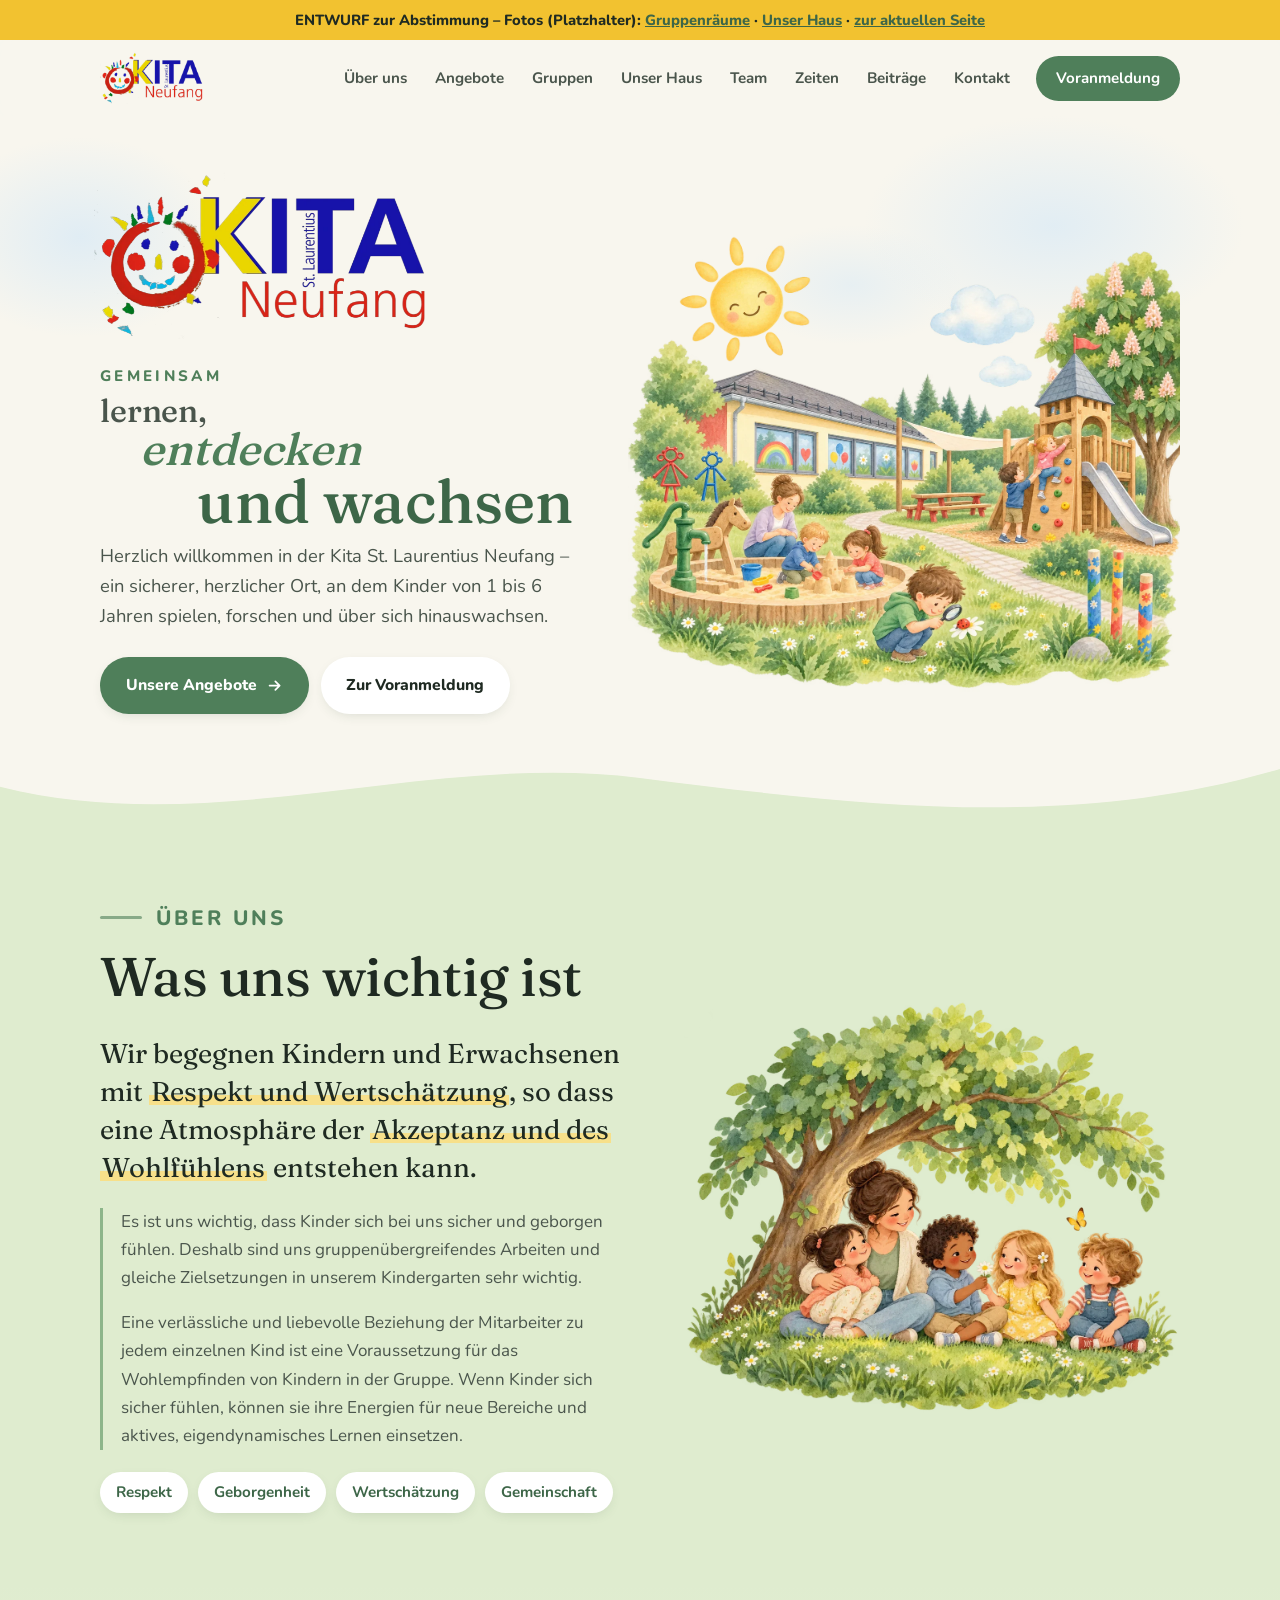
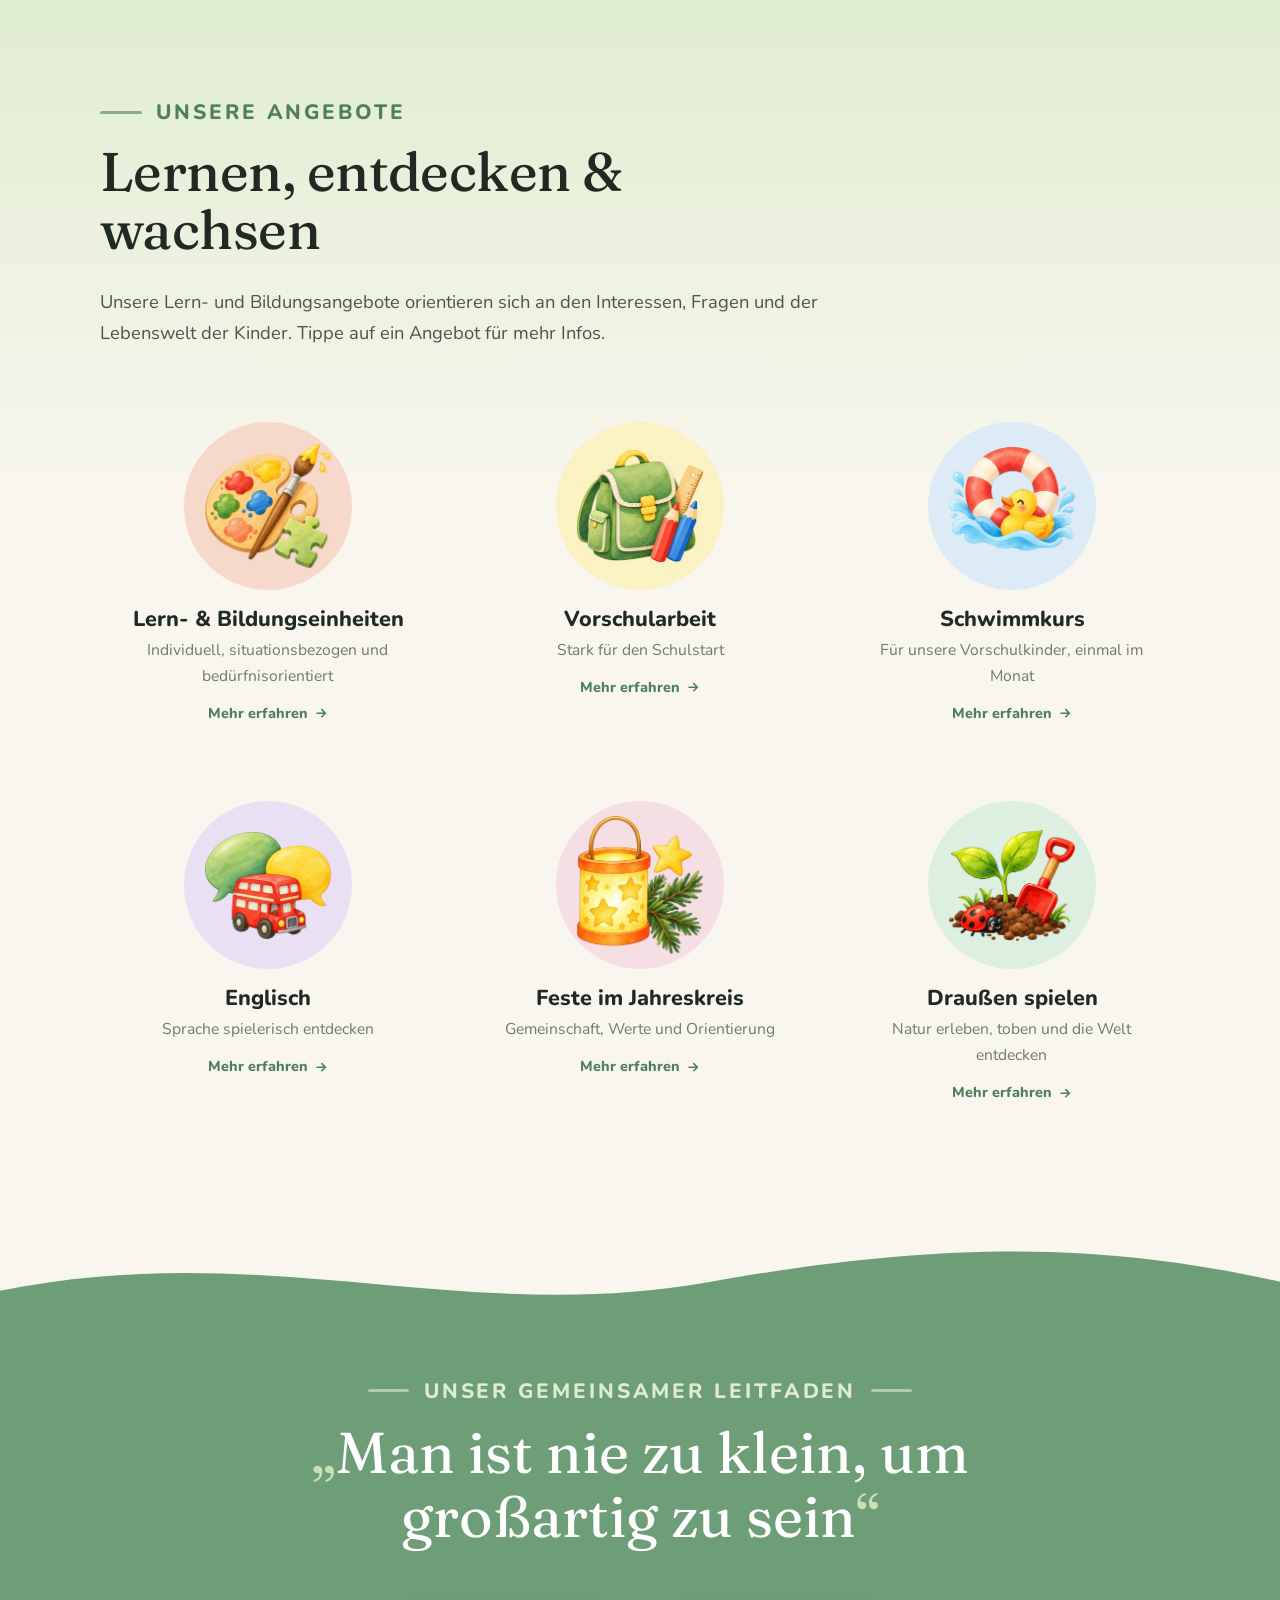
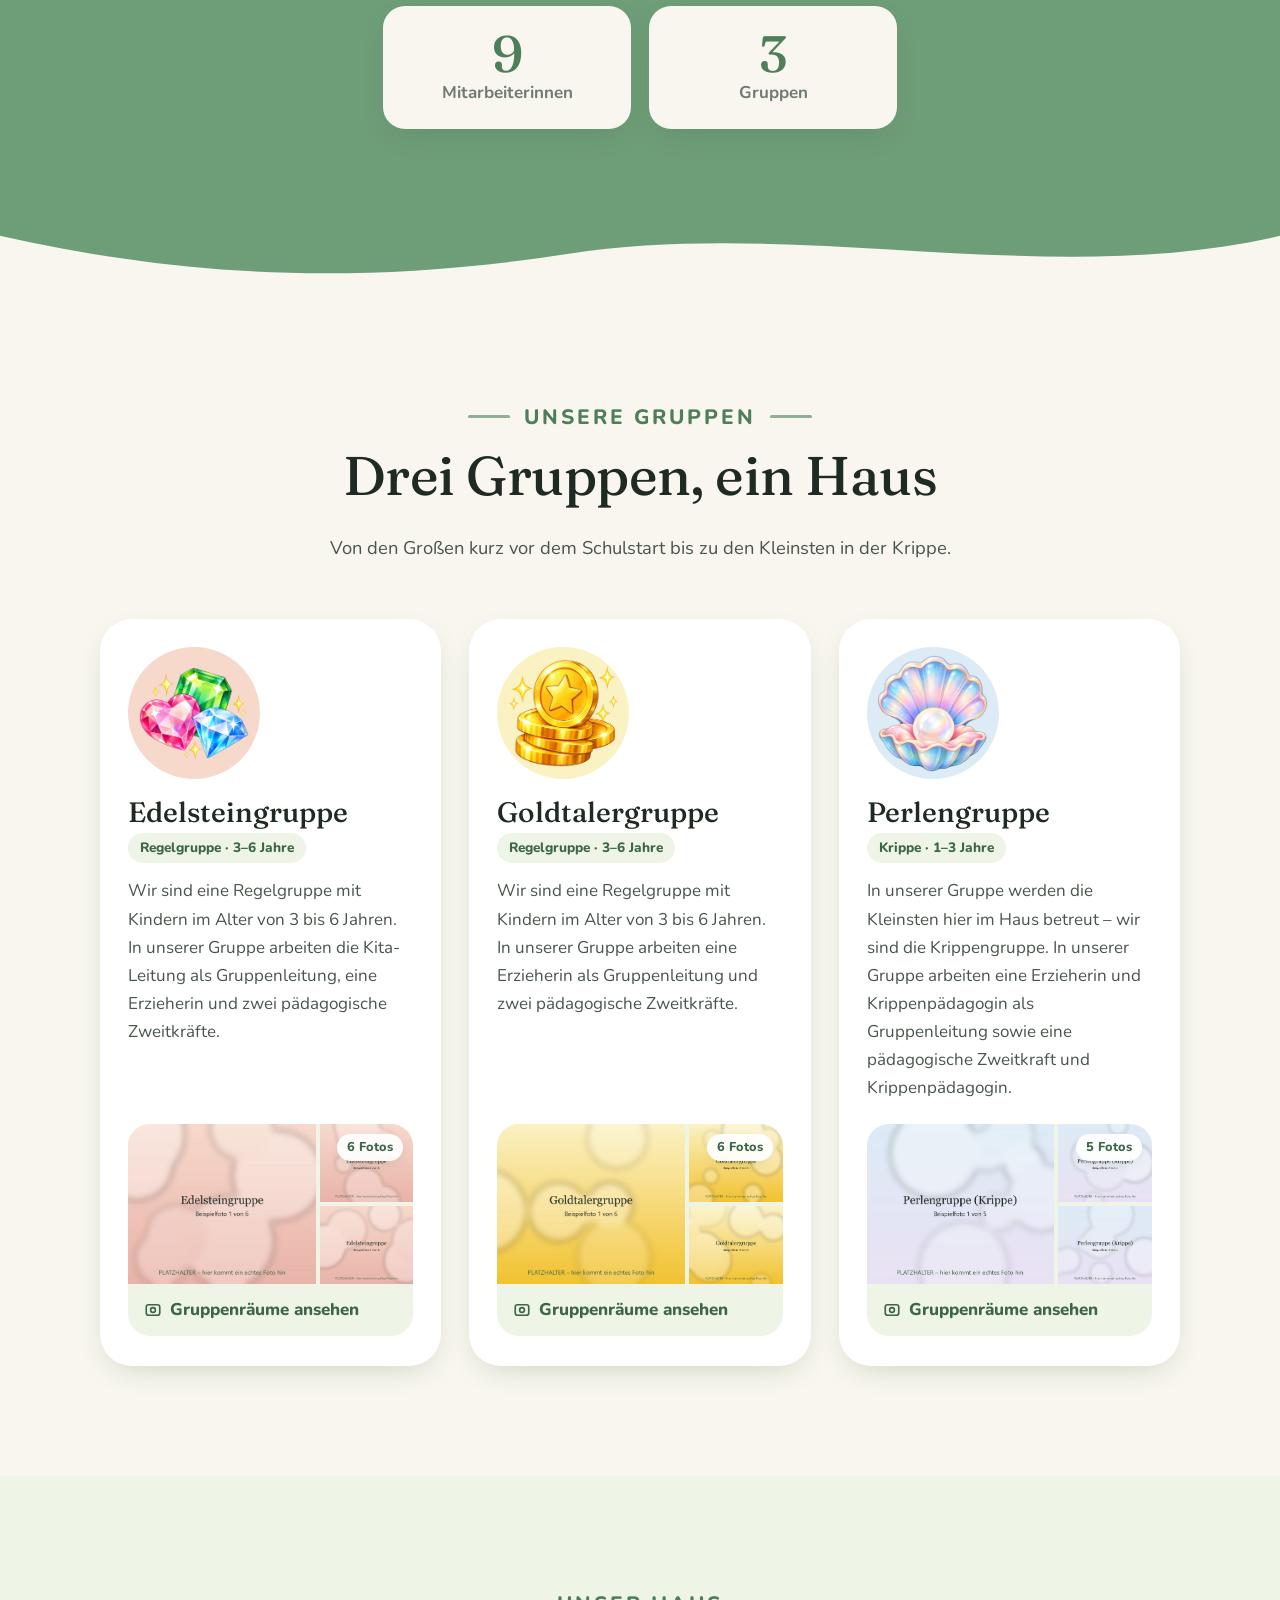
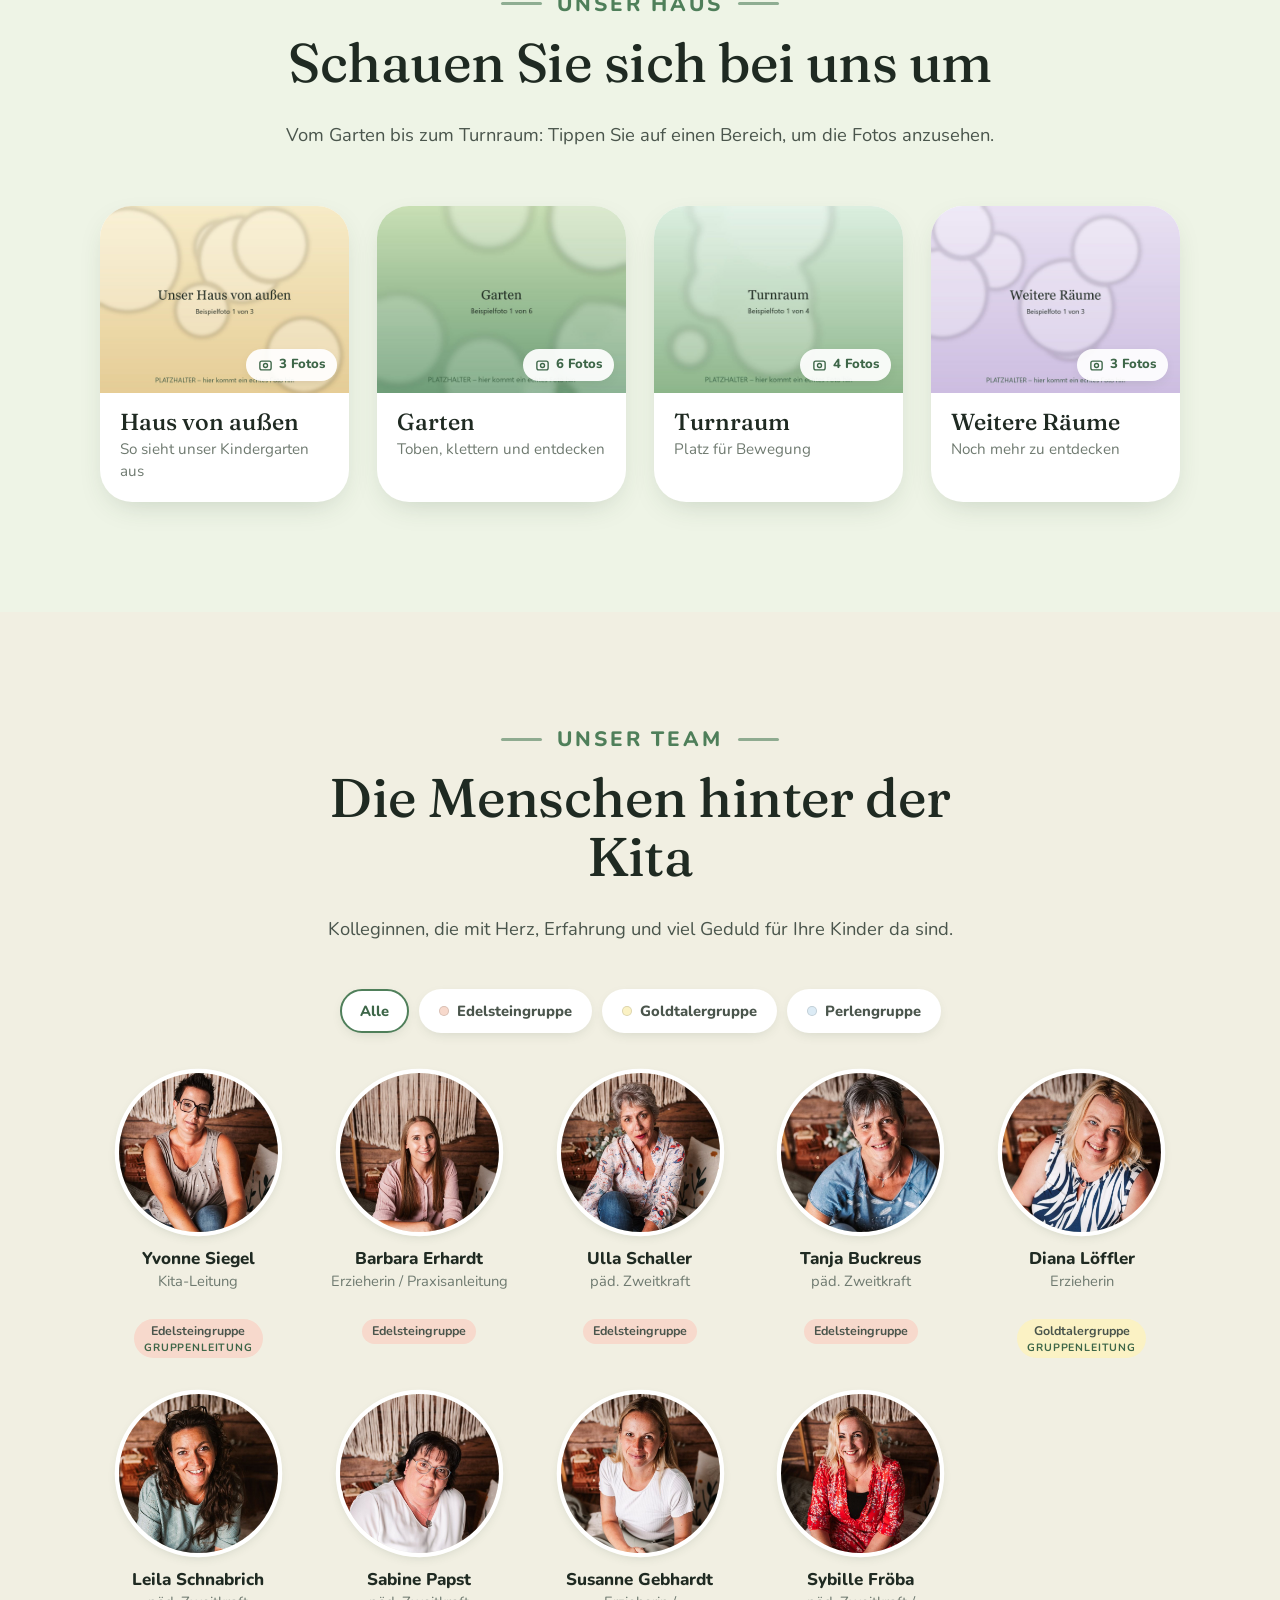
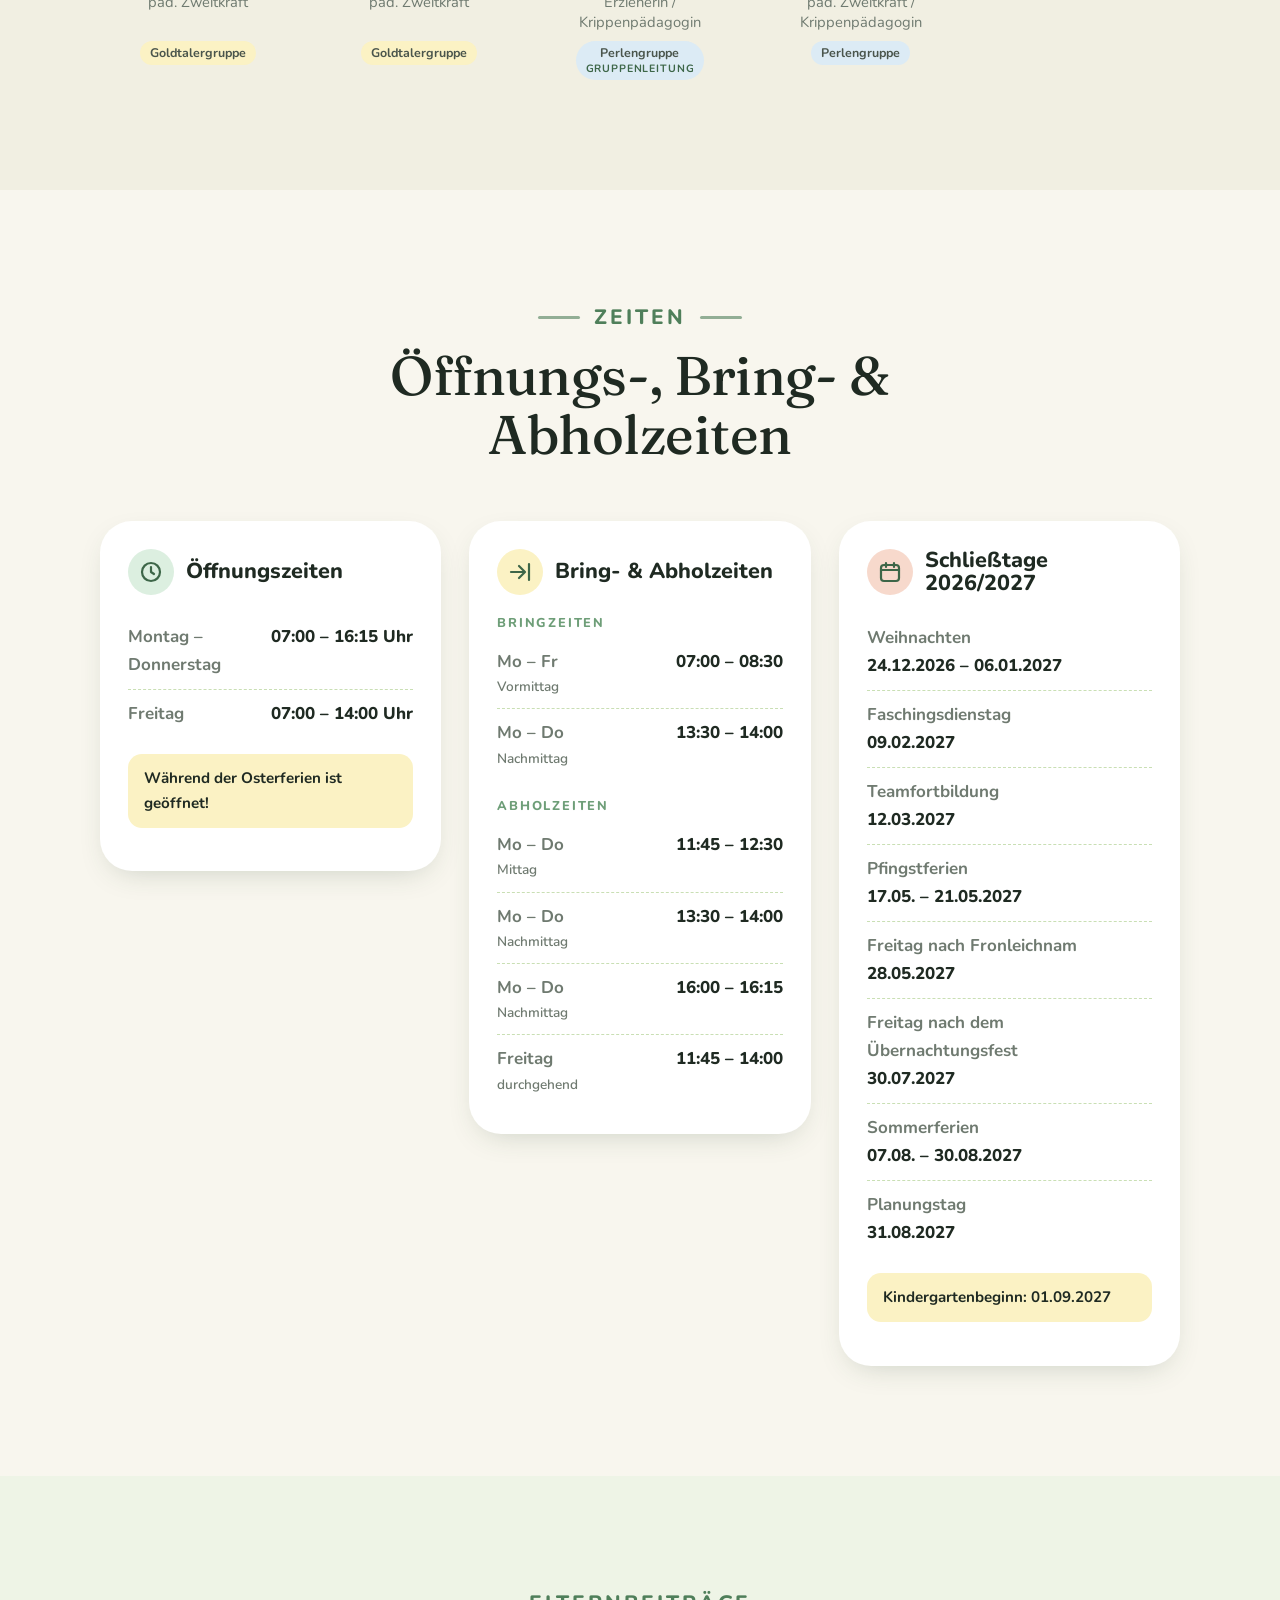
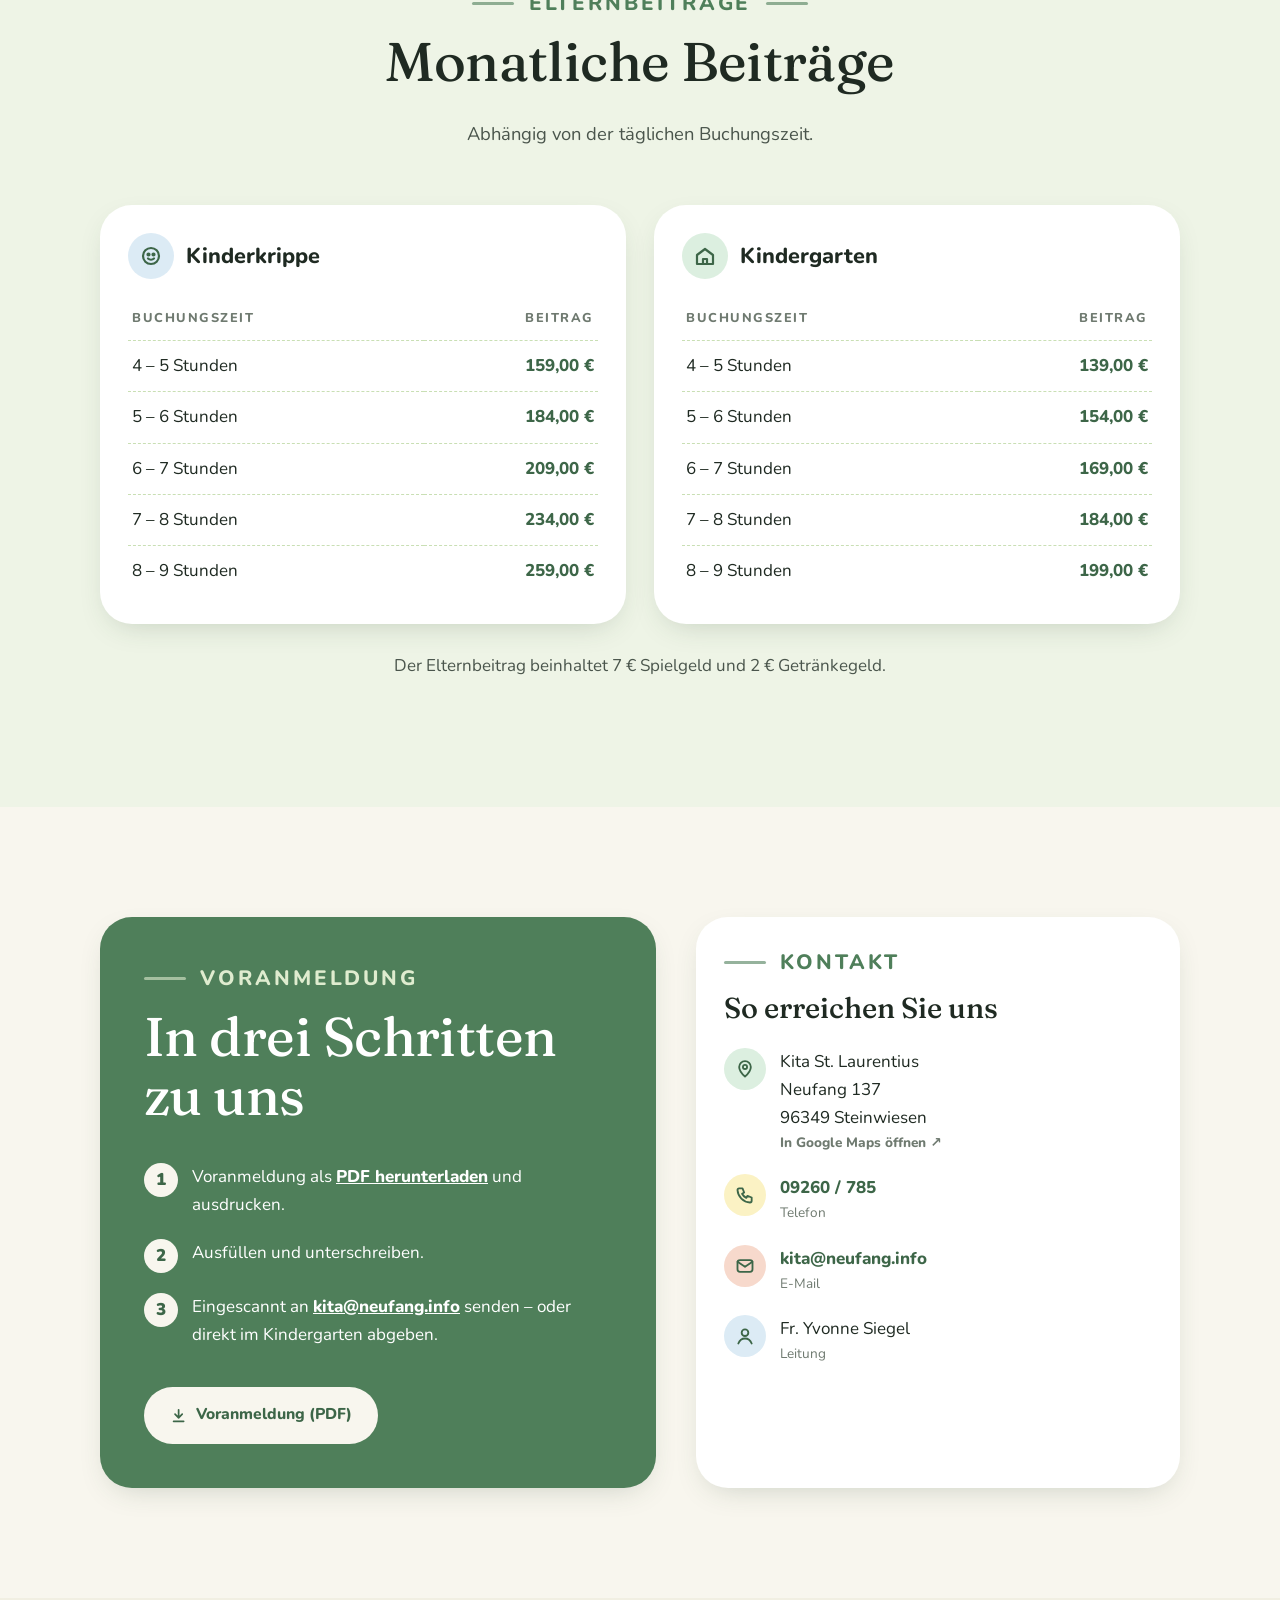
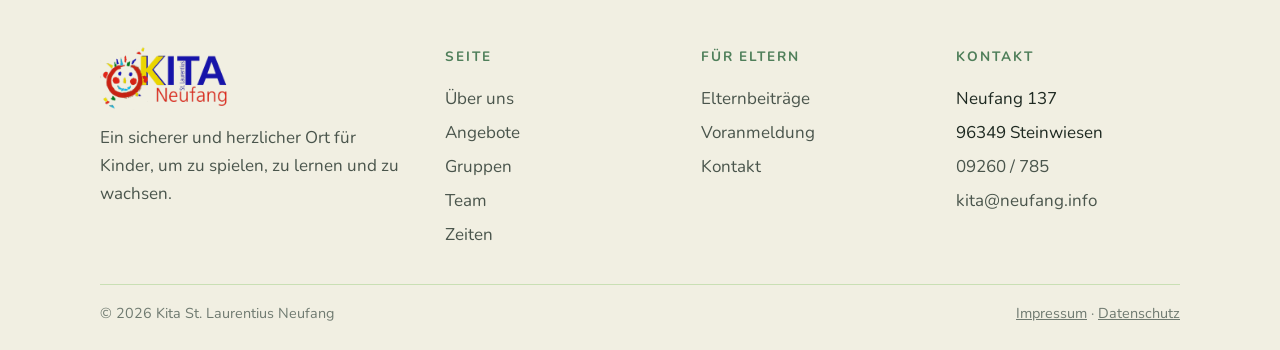
==== commit 73ac9a66: "Entwurf: Abschnitt „Unser Haus“ (außen, Garten, Turnraum, weitere Räume) und Garten-Fotos im Angebot" ====
--- a/entwurf-rundgang/index.html
+++ b/entwurf-rundgang/index.html
@@ -17,7 +17,7 @@
   <link rel="preload" href="../assets/fonts/fraunces-latin-wght-normal.woff2" as="font" type="font/woff2" crossorigin>
   <link rel="preload" href="../assets/fonts/nunito-latin-wght-normal.woff2" as="font" type="font/woff2" crossorigin>
   <link rel="stylesheet" href="../assets/css/style.css?v=2026-10-13b">
-  <link rel="stylesheet" href="rundgang.css?v=3">
+  <link rel="stylesheet" href="rundgang.css?v=4">
   <script type="application/ld+json">
   {
     "@context": "https://schema.org",
@@ -34,7 +34,7 @@
   </script>
 </head>
 <body>
-<div class="entwurf-banner">ENTWURF zur Abstimmung – Fotos der Gruppenräume (Platzhalter) · <a href="#gruppen">ansehen</a> · <a href="../">zur aktuellen Seite</a></div>
+<div class="entwurf-banner">ENTWURF zur Abstimmung – Fotos (Platzhalter): <a href="#gruppen">Gruppenräume</a> · <a href="#haus">Unser Haus</a> · <a href="../">zur aktuellen Seite</a></div>
 
 <!-- =====================================================
      HEADER / NAVIGATION
@@ -52,6 +52,7 @@
         <li><a href="#ueber-uns">Über uns</a></li>
         <li><a href="#angebote">Angebote</a></li>
         <li><a href="#gruppen">Gruppen</a></li>
+        <li><a href="#haus">Unser Haus</a></li>
         <li><a href="#team">Team</a></li>
         <li><a href="#zeiten">Zeiten</a></li>
         <li><a href="#beitraege">Beiträge</a></li>
@@ -325,6 +326,7 @@
     <div class="info-body">
       <p>Bei uns haben Erlebnisse in der Natur einen besonders hohen Stellenwert! Regelmäßig gehen wir mit den Kindern nach draußen, sei es für Spaziergänge, zum Spielen im Garten, für Experimente in der Natur oder für kleine Abenteuer im Sand und in der Matschzone.</p>
       <p>Im großen Garten können die Kinder toben, klettern, rennen und ihre motorischen Fähigkeiten stärken – am Klettergerüst, auf dem Spielplatz oder bei freien Bewegungsangeboten in der Natur.</p>
+      <button class="btn btn-light info-fotos" data-raum="garten" data-titel="Garten"><svg viewBox="0 0 24 24" fill="none" stroke="currentColor" stroke-width="2.2" stroke-linecap="round" stroke-linejoin="round" aria-hidden="true"><rect x="3" y="5" width="18" height="14" rx="3"/><circle cx="12" cy="12" r="3.2"/></svg>Fotos von unserem Garten</button>
     </div>
   </dialog>
 </section>
@@ -448,6 +450,65 @@
 </section>
 
 <!-- =====================================================
+     UNSER HAUS  (ENTWURF, Platzhalter-Fotos)
+     Kachel: <button class="raum" data-raum="KEY" data-titel="…"> (Titelbild = erstes Foto)
+     Fotos:  <template id="galerie-KEY"> mit <figure><img><figcaption>; Galerie-Dialog steht im Abschnitt GRUPPEN
+     Bilder: bilder/KEY/01.jpg, 02.jpg … (Querformat 4:3, ca. 1600 px breit)
+     ===================================================== -->
+<section class="tour section" id="haus">
+  <div class="container">
+    <div class="section-head center reveal">
+      <span class="eyebrow">Unser Haus</span>
+      <h2>Schauen Sie sich bei uns um</h2>
+      <p class="lead">Vom Garten bis zum Turnraum: Tippen Sie auf einen Bereich, um die Fotos anzusehen.</p>
+    </div>
+    <div class="tour-grid">
+      <button class="raum reveal" data-raum="aussen" data-titel="Haus von außen">
+        <div class="raum-bild"><img src="bilder/aussen/01.jpg" alt="" loading="lazy" width="1200" height="900"><span class="raum-anzahl"><svg viewBox="0 0 24 24" fill="none" stroke="currentColor" stroke-width="2.2" stroke-linecap="round" stroke-linejoin="round" aria-hidden="true"><rect x="3" y="5" width="18" height="14" rx="3"/><circle cx="12" cy="12" r="3.2"/></svg>3 Fotos</span></div>
+        <div class="raum-text"><h3>Haus von außen</h3><p>So sieht unser Kindergarten aus</p></div>
+      </button>
+      <button class="raum reveal" data-raum="garten" data-titel="Garten">
+        <div class="raum-bild"><img src="bilder/garten/01.jpg" alt="" loading="lazy" width="1200" height="900"><span class="raum-anzahl"><svg viewBox="0 0 24 24" fill="none" stroke="currentColor" stroke-width="2.2" stroke-linecap="round" stroke-linejoin="round" aria-hidden="true"><rect x="3" y="5" width="18" height="14" rx="3"/><circle cx="12" cy="12" r="3.2"/></svg>6 Fotos</span></div>
+        <div class="raum-text"><h3>Garten</h3><p>Toben, klettern und entdecken</p></div>
+      </button>
+      <button class="raum reveal" data-raum="turnraum" data-titel="Turnraum">
+        <div class="raum-bild"><img src="bilder/turnraum/01.jpg" alt="" loading="lazy" width="1200" height="900"><span class="raum-anzahl"><svg viewBox="0 0 24 24" fill="none" stroke="currentColor" stroke-width="2.2" stroke-linecap="round" stroke-linejoin="round" aria-hidden="true"><rect x="3" y="5" width="18" height="14" rx="3"/><circle cx="12" cy="12" r="3.2"/></svg>4 Fotos</span></div>
+        <div class="raum-text"><h3>Turnraum</h3><p>Platz für Bewegung</p></div>
+      </button>
+      <button class="raum reveal" data-raum="weitere" data-titel="Weitere Räume">
+        <div class="raum-bild"><img src="bilder/weitere/01.jpg" alt="" loading="lazy" width="1200" height="900"><span class="raum-anzahl"><svg viewBox="0 0 24 24" fill="none" stroke="currentColor" stroke-width="2.2" stroke-linecap="round" stroke-linejoin="round" aria-hidden="true"><rect x="3" y="5" width="18" height="14" rx="3"/><circle cx="12" cy="12" r="3.2"/></svg>3 Fotos</span></div>
+        <div class="raum-text"><h3>Weitere Räume</h3><p>Noch mehr zu entdecken</p></div>
+      </button>
+    </div>
+  </div>
+
+  <template id="galerie-aussen">
+    <figure><img src="bilder/aussen/01.jpg" alt="Haus von außen – Platzhalter 1"><figcaption>Haus von außen – Bildunterschrift folgt</figcaption></figure>
+    <figure><img src="bilder/aussen/02.jpg" alt="Haus von außen – Platzhalter 2"><figcaption>Haus von außen – Bildunterschrift folgt</figcaption></figure>
+    <figure><img src="bilder/aussen/03.jpg" alt="Haus von außen – Platzhalter 3"><figcaption>Haus von außen – Bildunterschrift folgt</figcaption></figure>
+  </template>
+  <template id="galerie-garten">
+    <figure><img src="bilder/garten/01.jpg" alt="Garten – Platzhalter 1"><figcaption>Garten – Bildunterschrift folgt</figcaption></figure>
+    <figure><img src="bilder/garten/02.jpg" alt="Garten – Platzhalter 2"><figcaption>Garten – Bildunterschrift folgt</figcaption></figure>
+    <figure><img src="bilder/garten/03.jpg" alt="Garten – Platzhalter 3"><figcaption>Garten – Bildunterschrift folgt</figcaption></figure>
+    <figure><img src="bilder/garten/04.jpg" alt="Garten – Platzhalter 4"><figcaption>Garten – Bildunterschrift folgt</figcaption></figure>
+    <figure><img src="bilder/garten/05.jpg" alt="Garten – Platzhalter 5"><figcaption>Garten – Bildunterschrift folgt</figcaption></figure>
+    <figure><img src="bilder/garten/06.jpg" alt="Garten – Platzhalter 6"><figcaption>Garten – Bildunterschrift folgt</figcaption></figure>
+  </template>
+  <template id="galerie-turnraum">
+    <figure><img src="bilder/turnraum/01.jpg" alt="Turnraum – Platzhalter 1"><figcaption>Turnraum – Bildunterschrift folgt</figcaption></figure>
+    <figure><img src="bilder/turnraum/02.jpg" alt="Turnraum – Platzhalter 2"><figcaption>Turnraum – Bildunterschrift folgt</figcaption></figure>
+    <figure><img src="bilder/turnraum/03.jpg" alt="Turnraum – Platzhalter 3"><figcaption>Turnraum – Bildunterschrift folgt</figcaption></figure>
+    <figure><img src="bilder/turnraum/04.jpg" alt="Turnraum – Platzhalter 4"><figcaption>Turnraum – Bildunterschrift folgt</figcaption></figure>
+  </template>
+  <template id="galerie-weitere">
+    <figure><img src="bilder/weitere/01.jpg" alt="Weitere Räume – Platzhalter 1"><figcaption>Weitere Räume – Bildunterschrift folgt</figcaption></figure>
+    <figure><img src="bilder/weitere/02.jpg" alt="Weitere Räume – Platzhalter 2"><figcaption>Weitere Räume – Bildunterschrift folgt</figcaption></figure>
+    <figure><img src="bilder/weitere/03.jpg" alt="Weitere Räume – Platzhalter 3"><figcaption>Weitere Räume – Bildunterschrift folgt</figcaption></figure>
+  </template>
+</section>
+
+<!-- =====================================================
      TEAM  (Fotos: assets/img/team/vorname-nachname.jpg, quadratisch 600×600)
      data-gruppen = Gruppen der Person (perlen, edelstein, goldtaler) für den Filter;
      Schild: <span class="tag t-GRUPPE">, Leitung: <b>Gruppenleitung</b> nach dem Gruppennamen
@@ -684,6 +745,6 @@
 </footer>
 
 <script src="../assets/js/main.js?v=2026-10-12t" defer></script>
-<script src="rundgang.js?v=3" defer></script>
+<script src="rundgang.js?v=4" defer></script>
 </body>
 </html>
--- a/entwurf-rundgang/rundgang.css
+++ b/entwurf-rundgang/rundgang.css
@@ -1,5 +1,5 @@
 /* =========================================================
-   Gruppenräume – Foto-Knopf in den Gruppen-Karten + Vollbild-Galerie
+   Fotos: Gruppenräume (Knopf in den Gruppen-Karten), Unser Haus (Kacheln) + Vollbild-Galerie
    ========================================================= */
 
 /* Karten gleich hoch, Foto-Knopf immer unten */
@@ -63,6 +63,75 @@
   .gruppe-fotos { transition: none; }
 }
 
+/* ---------- Unser Haus – Kacheln je Bereich ---------- */
+.tour { background: var(--green-50); }
+.tour-grid {
+  display: grid;
+  grid-template-columns: repeat(4, 1fr);
+  gap: clamp(16px, 2.5vw, 28px);
+}
+.raum {
+  appearance: none;
+  border: 0;
+  padding: 0;
+  font: inherit;
+  color: inherit;
+  text-align: left;
+  cursor: pointer;
+  background: var(--white);
+  border-radius: var(--radius-lg);
+  overflow: hidden;
+  box-shadow: var(--shadow);
+  display: flex;
+  flex-direction: column;
+}
+.raum.in { transition: opacity 0.7s ease, transform 0.3s ease, box-shadow 0.3s ease; }
+.raum.in:hover,
+.raum.in:focus-visible { transform: translateY(-6px); box-shadow: 0 22px 44px -18px rgba(46, 74, 52, 0.4); }
+.raum-bild {
+  position: relative;
+  aspect-ratio: 4 / 3;
+  overflow: hidden;
+}
+.raum-bild img {
+  width: 100%;
+  height: 100%;
+  object-fit: cover;
+  transform: scale(1.001);
+  transition: transform 0.6s cubic-bezier(0.2, 0.8, 0.2, 1);
+}
+.raum:hover .raum-bild img { transform: scale(1.06); }
+.raum-anzahl {
+  position: absolute;
+  right: 12px;
+  bottom: 12px;
+  display: inline-flex;
+  align-items: center;
+  gap: 6px;
+  background: rgba(255, 255, 255, 0.92);
+  color: var(--green-700);
+  font-weight: 800;
+  font-size: 0.82rem;
+  padding: 5px 12px;
+  border-radius: 999px;
+  box-shadow: var(--shadow-sm);
+}
+.raum-anzahl svg { width: 15px; height: 15px; }
+.raum-text { padding: 16px 20px 20px; }
+.raum-text h3 { margin: 0 0 4px; font-family: var(--font-display); font-weight: 500; font-size: 1.45rem; }
+.raum-text p { margin: 0; color: var(--muted); font-size: 0.95rem; line-height: 1.45; }
+@media (max-width: 1000px) { .tour-grid { grid-template-columns: repeat(2, 1fr); } }
+@media (max-width: 560px) { .tour-grid { grid-template-columns: 1fr; } }
+@media (prefers-reduced-motion: reduce) {
+  .raum-bild img { transition: none; }
+  .raum:hover .raum-bild img { transform: none; }
+}
+
+/* Foto-Knopf in einem Angebots-Dialog (z. B. „Draußen spielen“ → Garten) */
+.info-fotos { margin-top: 6px; background: var(--green-50); gap: 8px; }
+.info-fotos:hover { background: var(--green-100); }
+.info-fotos svg { width: 18px; height: 18px; }
+
 /* ---------- Galerie (Vollbild) ---------- */
 dialog.galerie {
   width: 100vw;
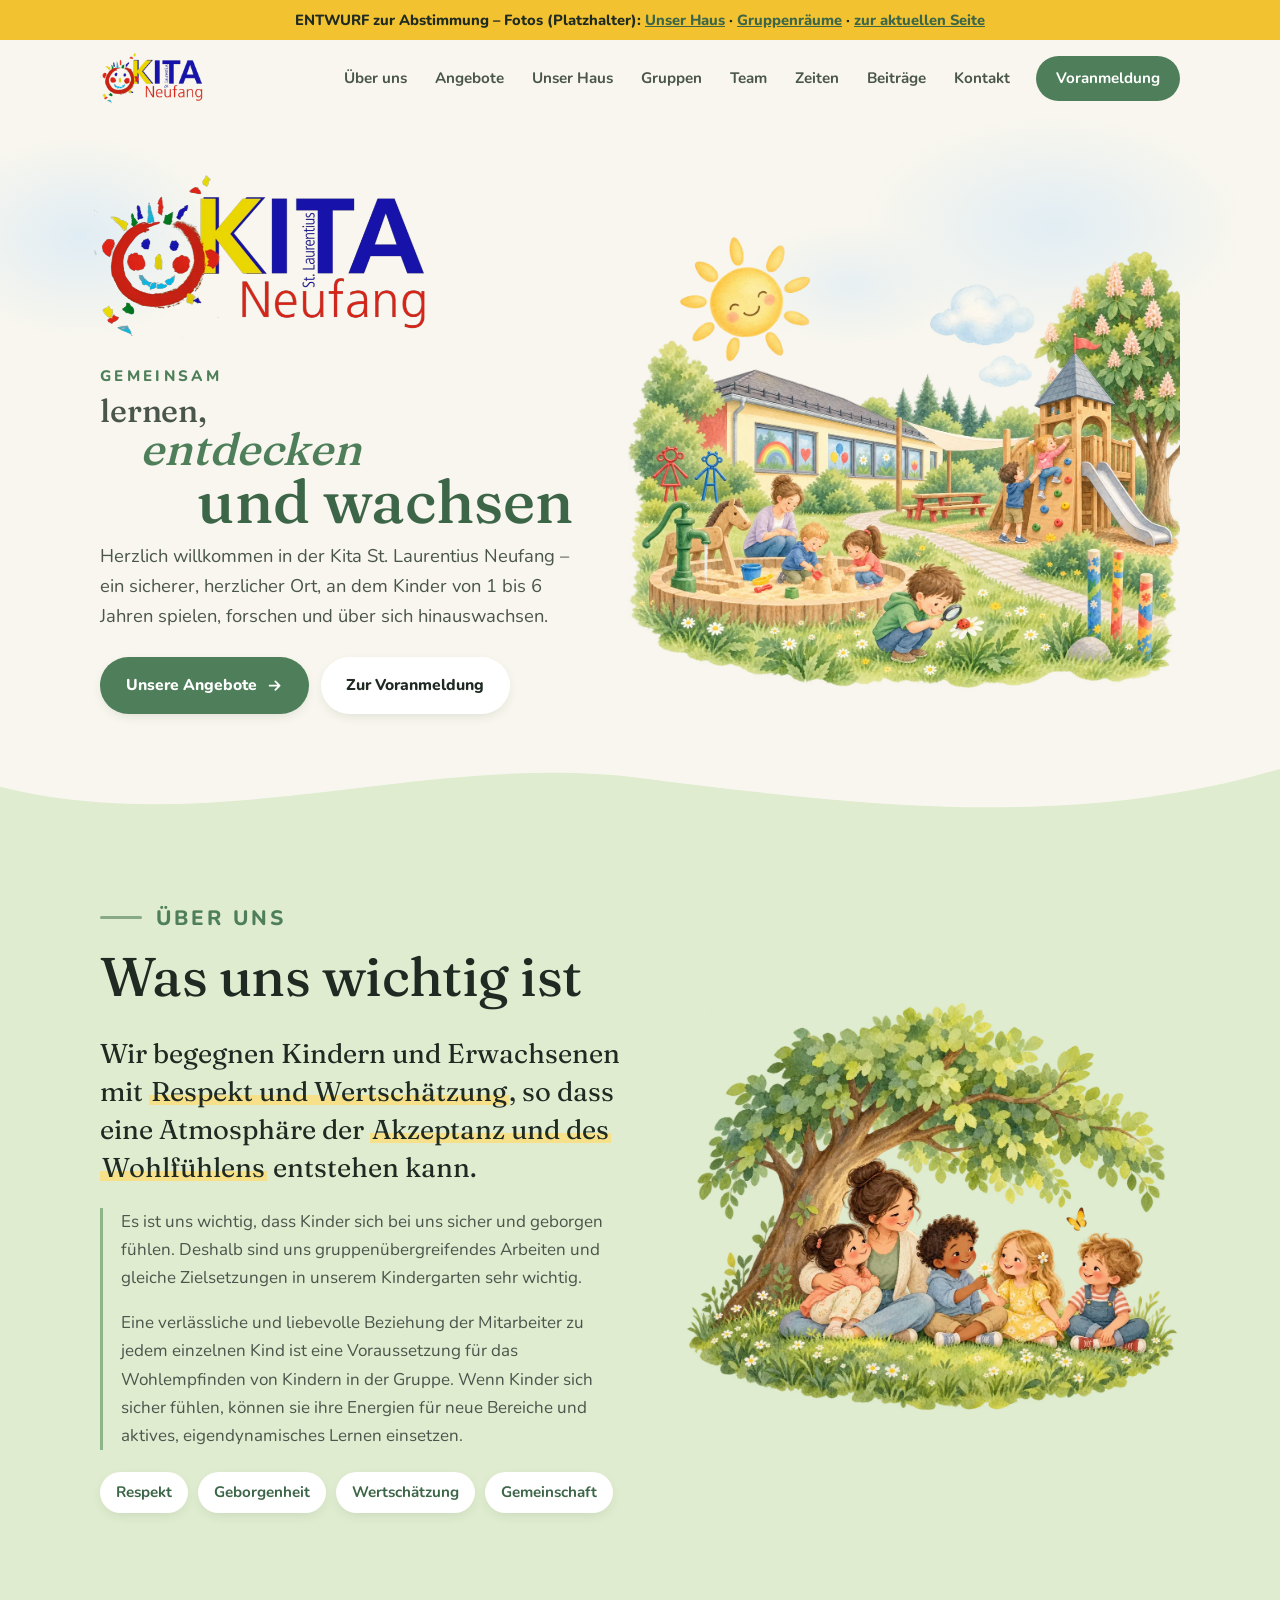
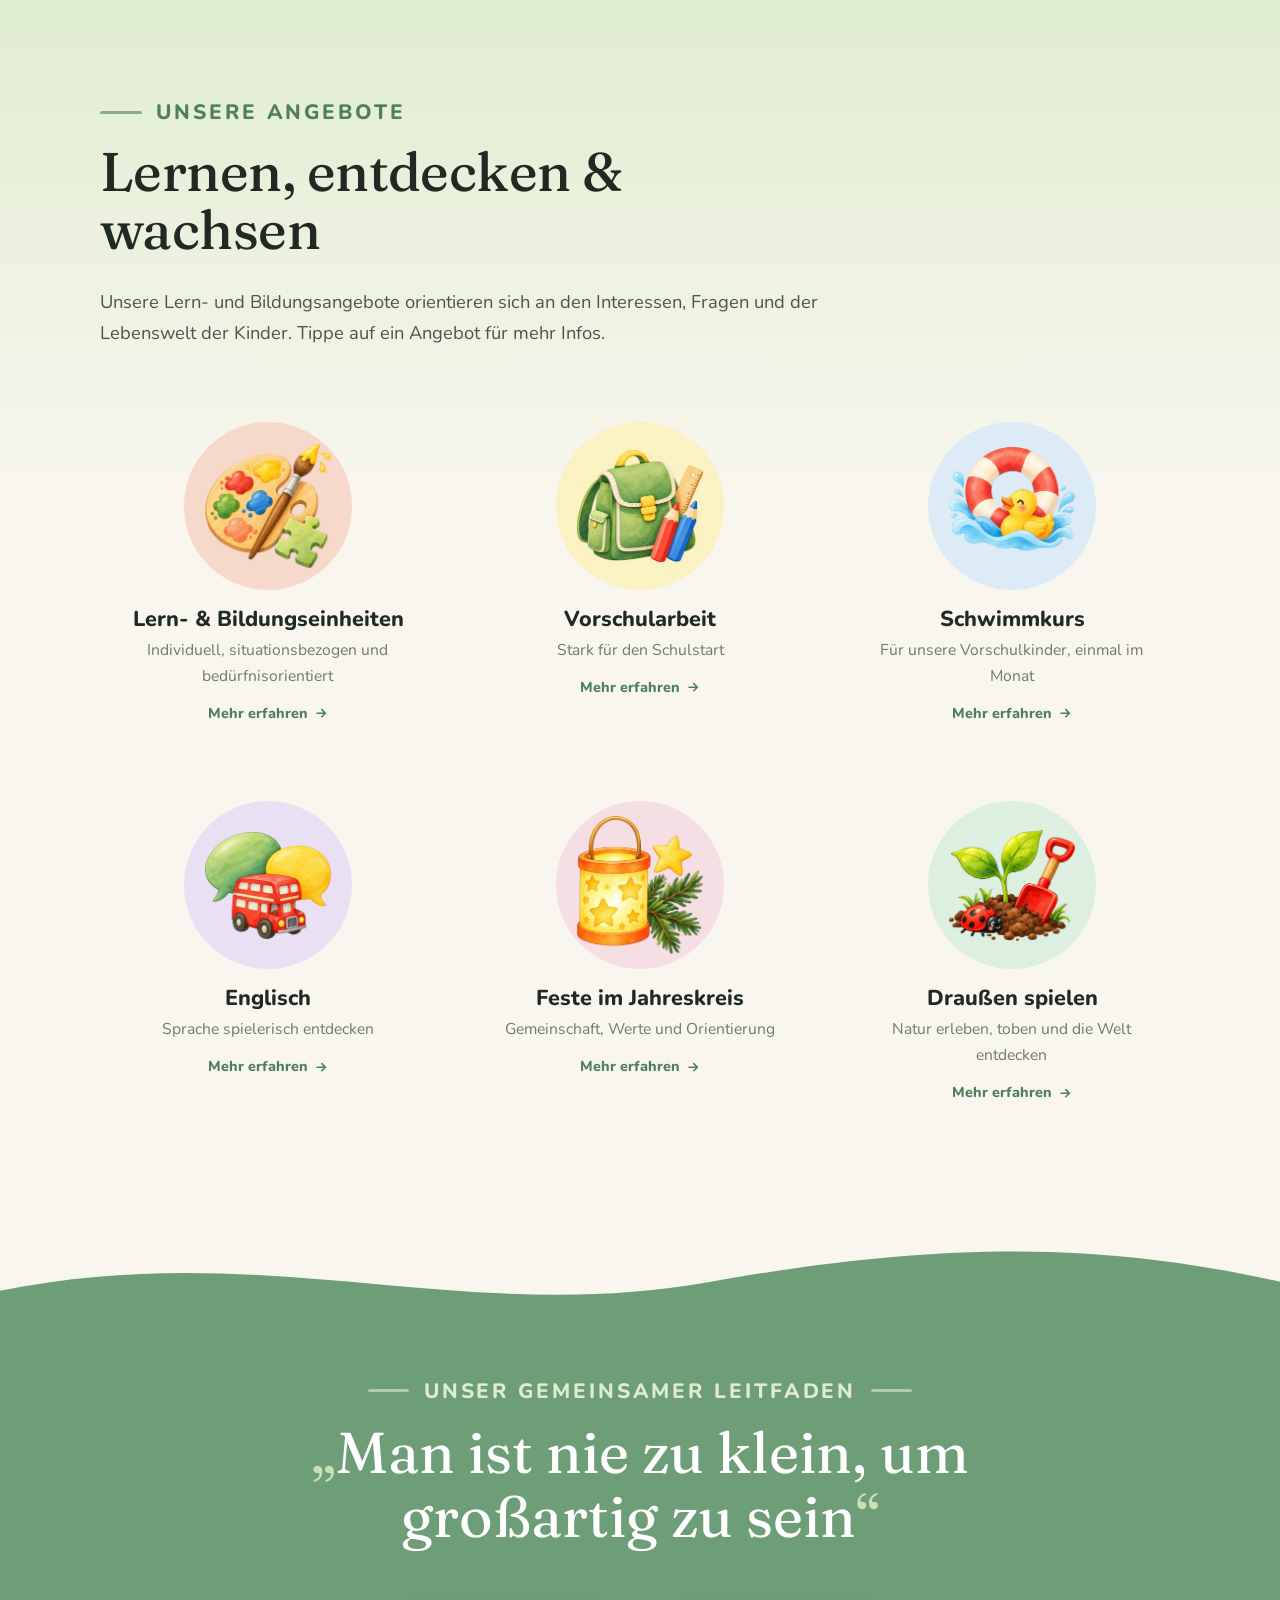
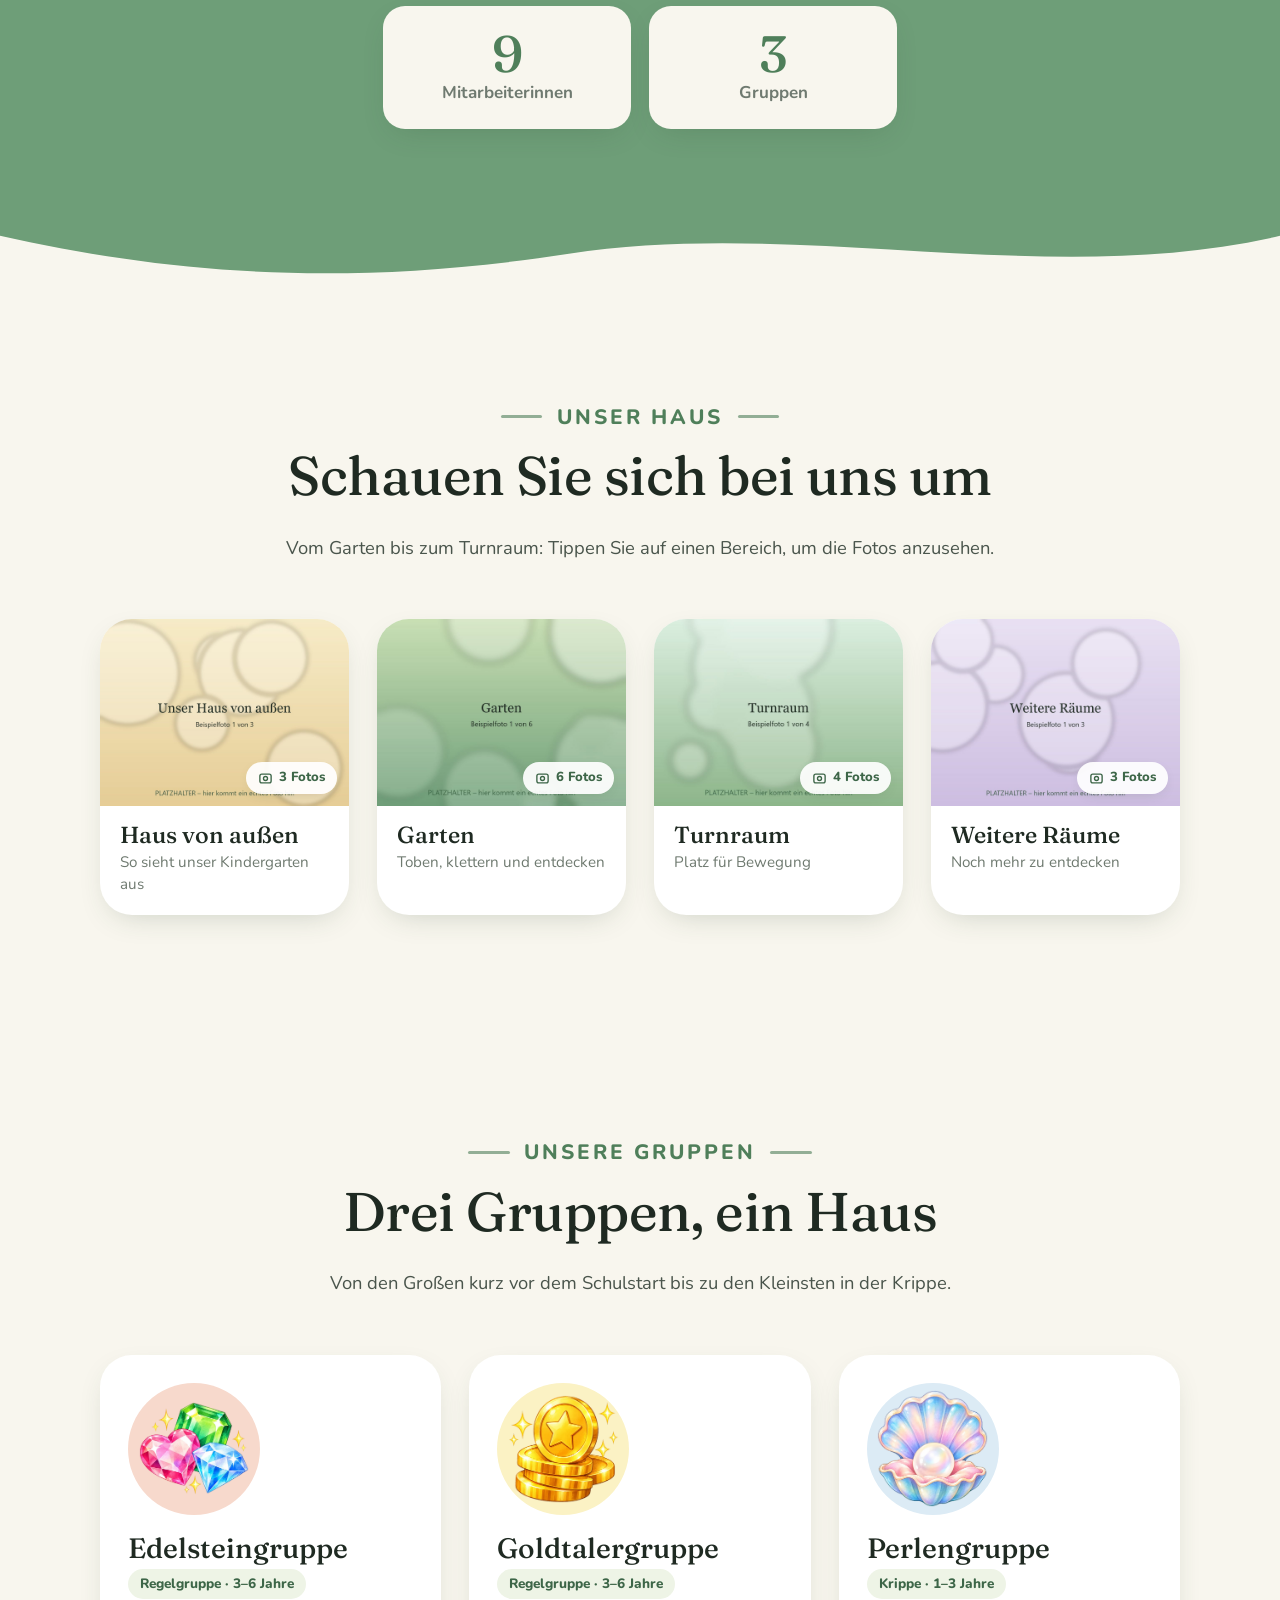
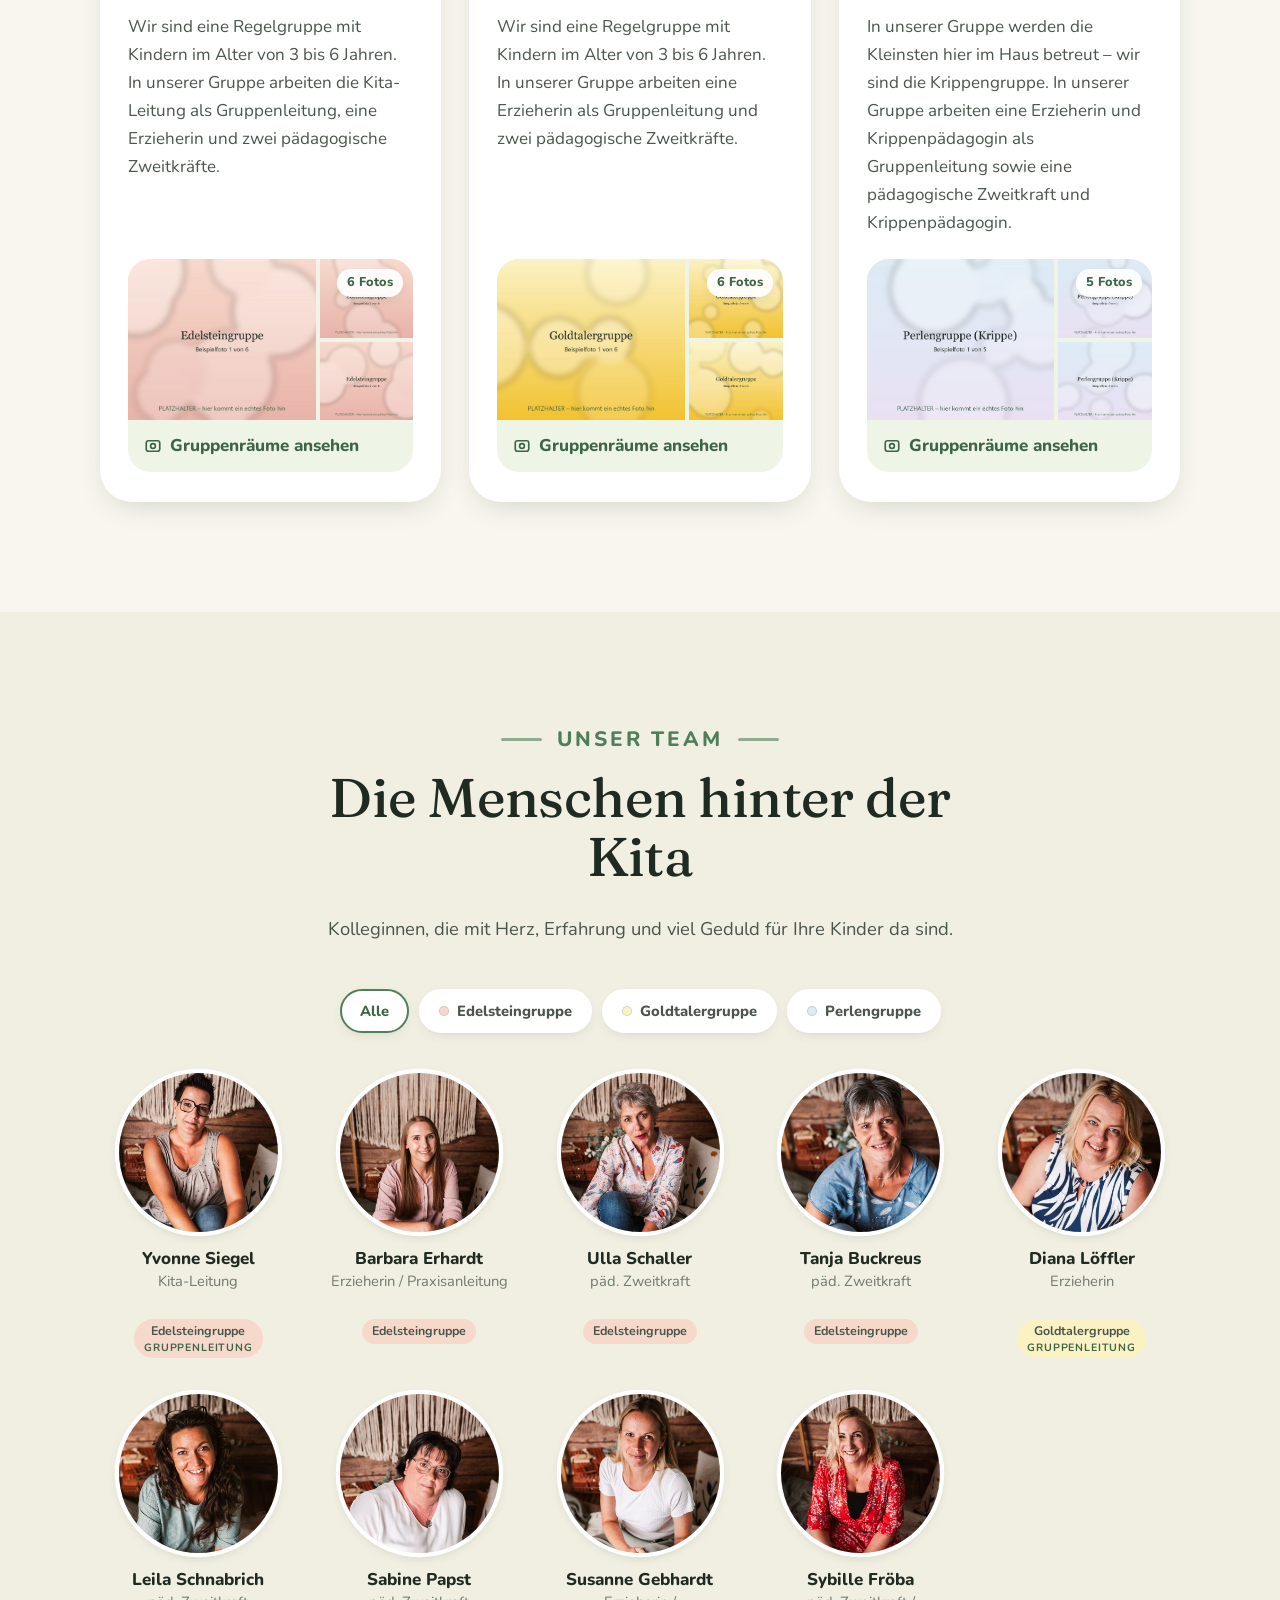
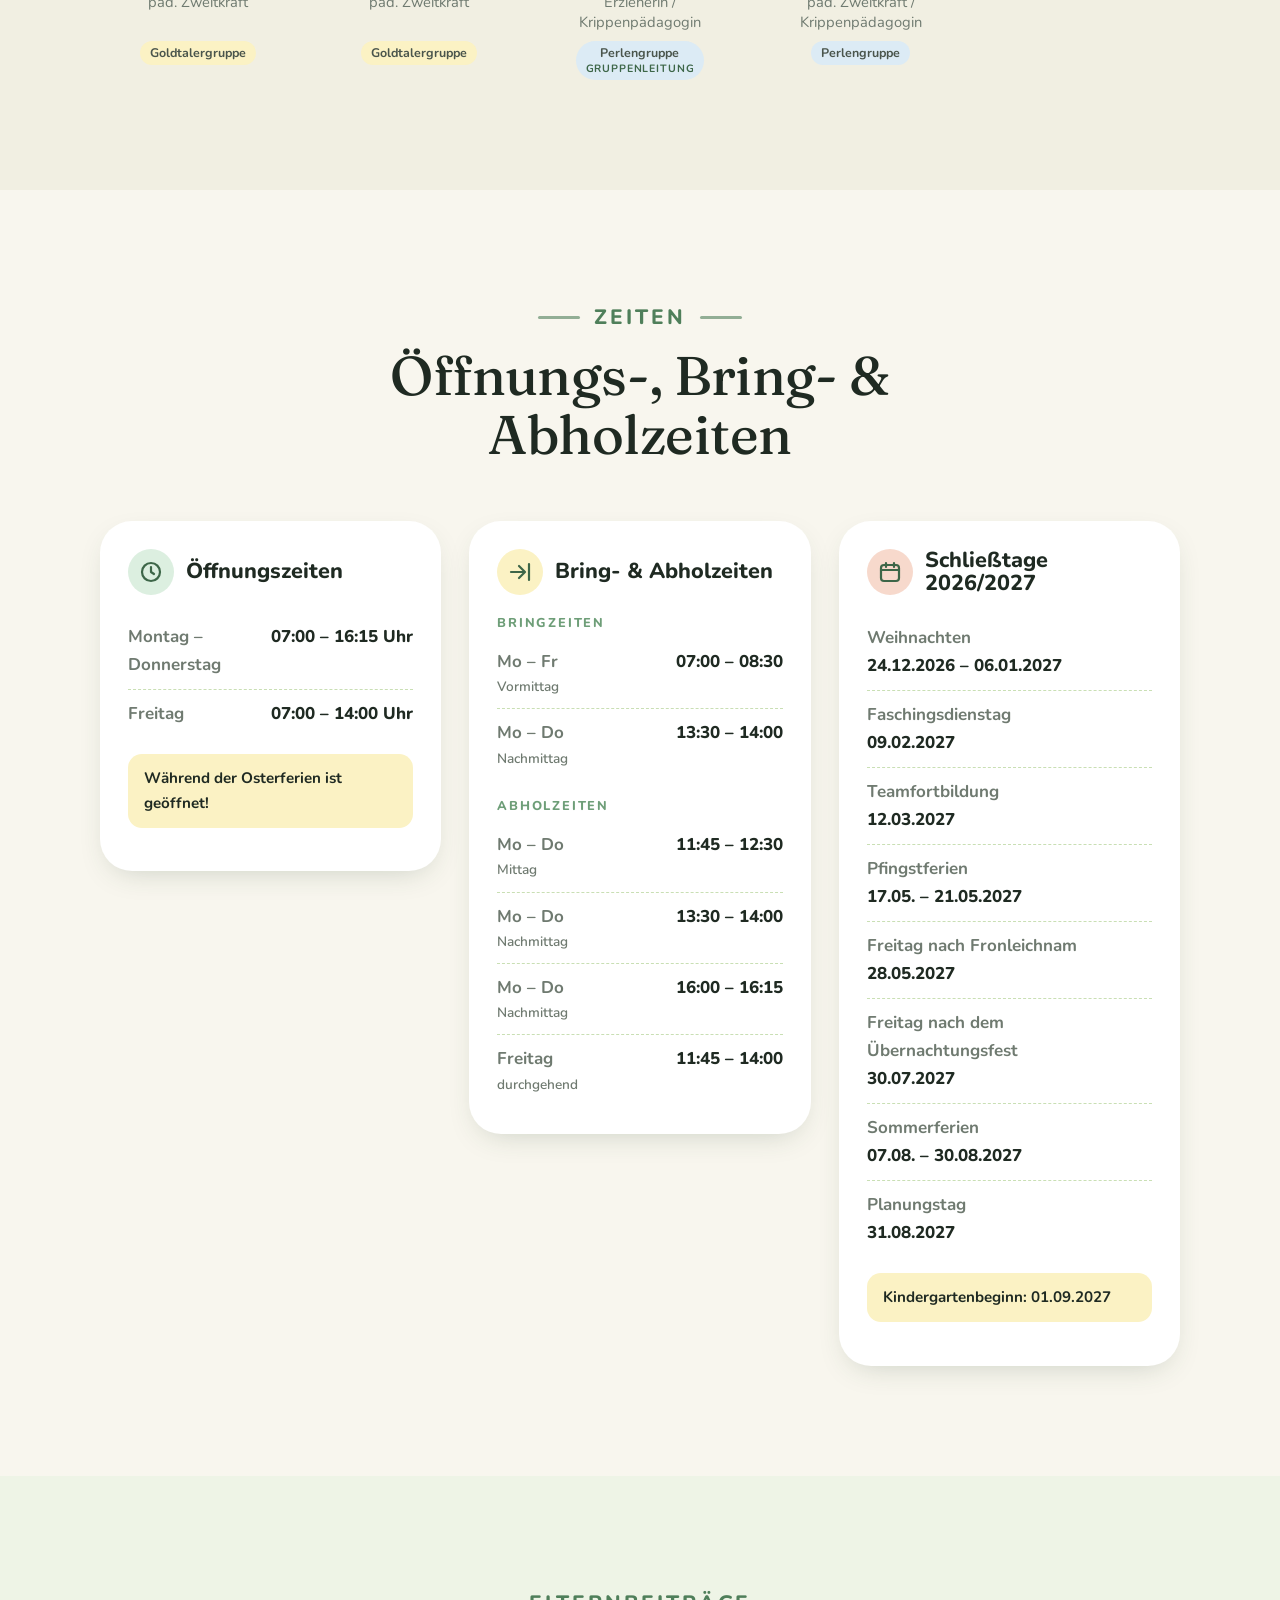
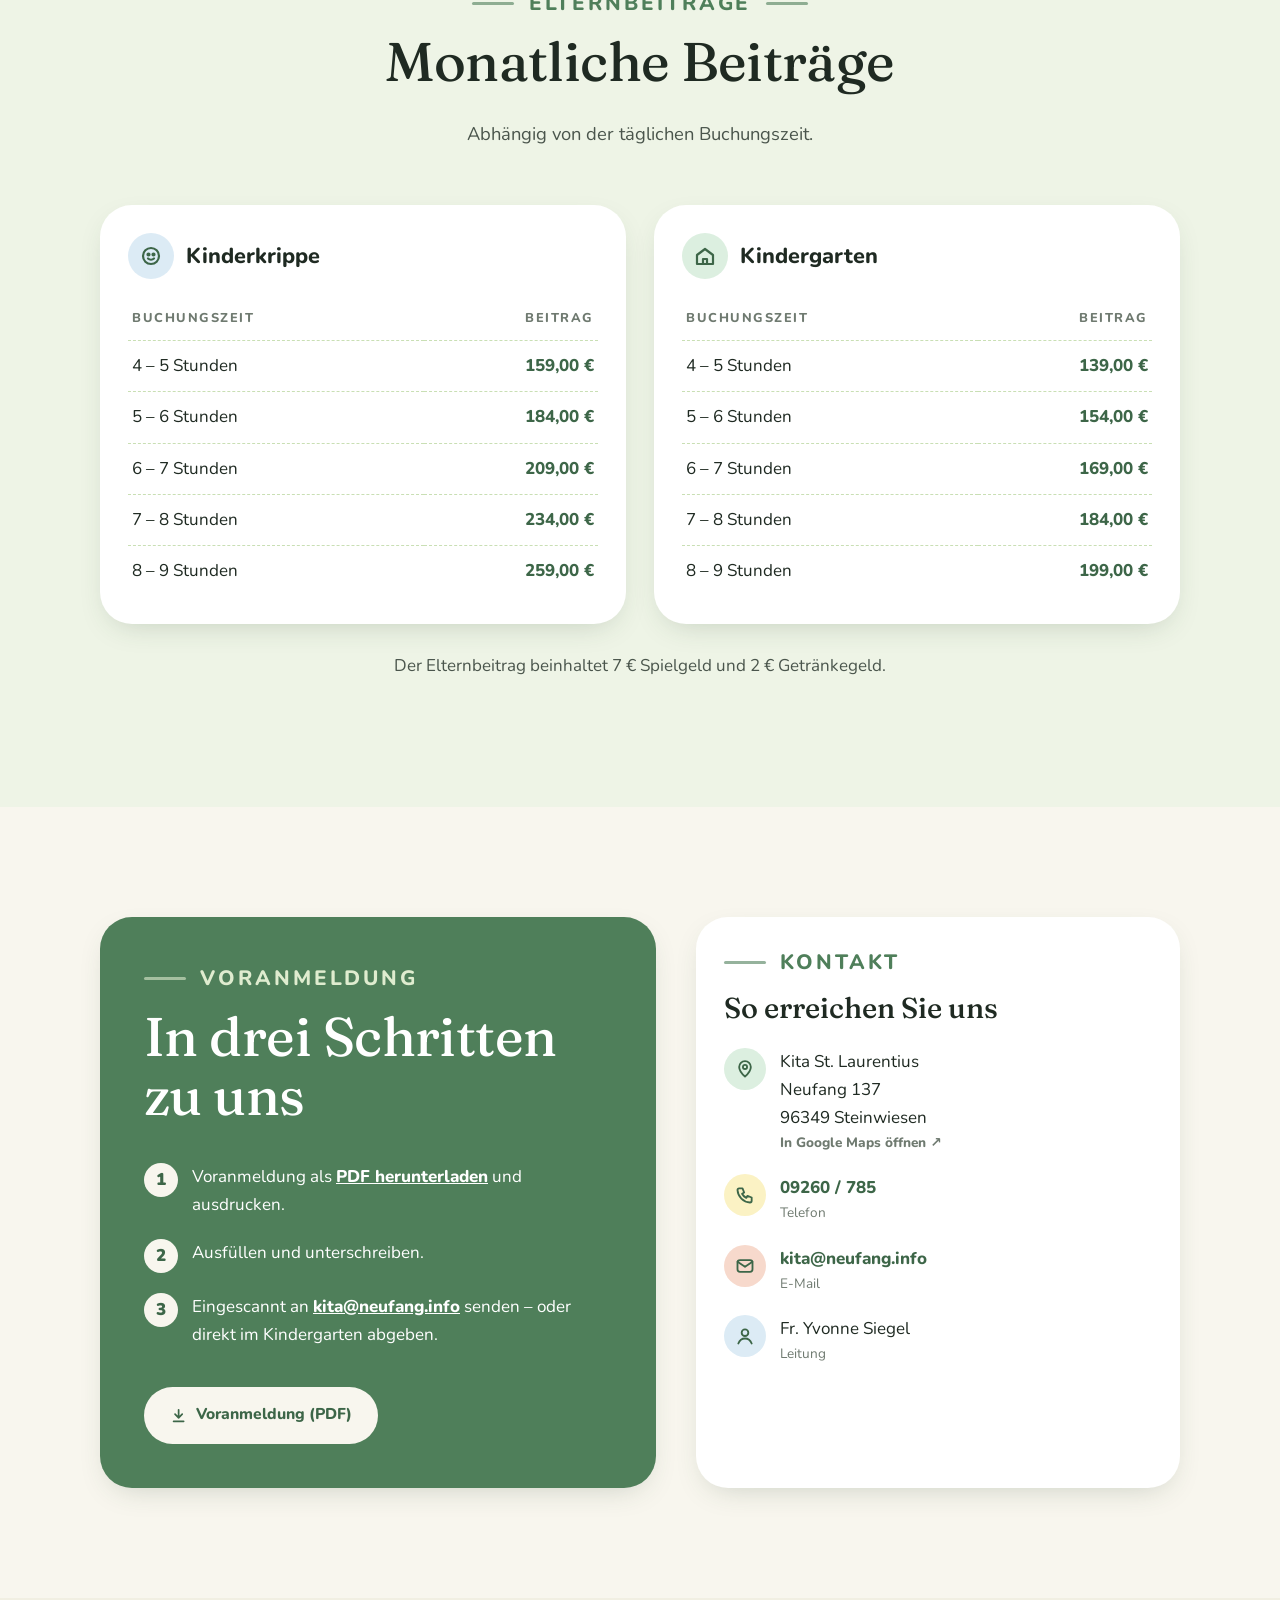
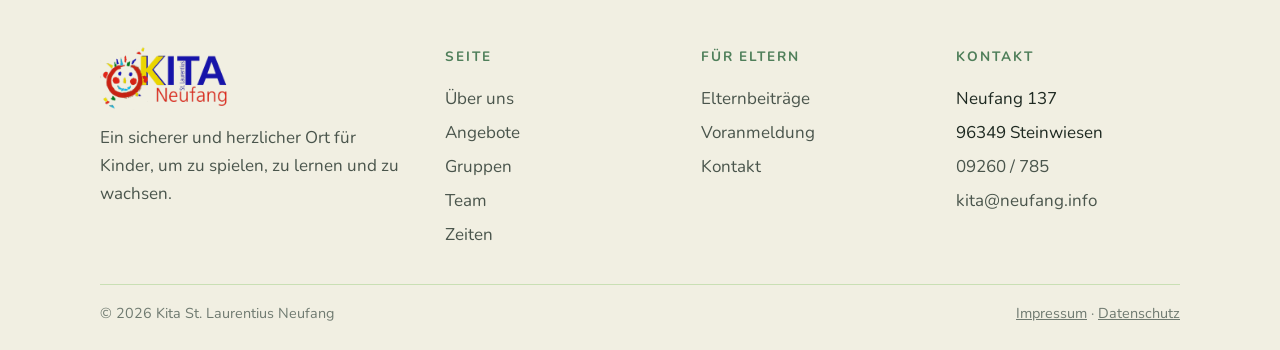
==== commit bf890ef9: "Entwurf: „Unser Haus“ vor die drei Gruppen verschoben (Rundgang von außen nach innen) Abschnitt ohne" ====
--- a/entwurf-rundgang/index.html
+++ b/entwurf-rundgang/index.html
@@ -17,7 +17,7 @@
   <link rel="preload" href="../assets/fonts/fraunces-latin-wght-normal.woff2" as="font" type="font/woff2" crossorigin>
   <link rel="preload" href="../assets/fonts/nunito-latin-wght-normal.woff2" as="font" type="font/woff2" crossorigin>
   <link rel="stylesheet" href="../assets/css/style.css?v=2026-10-13b">
-  <link rel="stylesheet" href="rundgang.css?v=4">
+  <link rel="stylesheet" href="rundgang.css?v=5">
   <script type="application/ld+json">
   {
     "@context": "https://schema.org",
@@ -34,7 +34,7 @@
   </script>
 </head>
 <body>
-<div class="entwurf-banner">ENTWURF zur Abstimmung – Fotos (Platzhalter): <a href="#gruppen">Gruppenräume</a> · <a href="#haus">Unser Haus</a> · <a href="../">zur aktuellen Seite</a></div>
+<div class="entwurf-banner">ENTWURF zur Abstimmung – Fotos (Platzhalter): <a href="#haus">Unser Haus</a> · <a href="#gruppen">Gruppenräume</a> · <a href="../">zur aktuellen Seite</a></div>
 
 <!-- =====================================================
      HEADER / NAVIGATION
@@ -51,8 +51,8 @@
       <ul>
         <li><a href="#ueber-uns">Über uns</a></li>
         <li><a href="#angebote">Angebote</a></li>
+        <li><a href="#haus">Unser Haus</a></li>
         <li><a href="#gruppen">Gruppen</a></li>
-        <li><a href="#haus">Unser Haus</a></li>
         <li><a href="#team">Team</a></li>
         <li><a href="#zeiten">Zeiten</a></li>
         <li><a href="#beitraege">Beiträge</a></li>
@@ -352,107 +352,9 @@
 </section>
 
 <!-- =====================================================
-     GRUPPEN
-     Illustrationen: assets/img/illustrations/gruppe-*.webp
-     Fotos der Gruppenräume (ENTWURF, Platzhalter):
-       Knopf:  <button class="gruppe-fotos" data-raum="KEY" data-titel="…"> mit 3 Vorschaubildern
-       Fotos:  <template id="galerie-KEY"> mit <figure><img><figcaption> (unten im Abschnitt)
-       Bilder: bilder/KEY/01.jpg, 02.jpg … (Querformat 4:3, ca. 1600 px breit)
-     ===================================================== -->
-<section class="section" id="gruppen">
-  <div class="container">
-    <div class="section-head center reveal">
-      <span class="eyebrow">Unsere Gruppen</span>
-      <h2>Drei Gruppen, ein Haus</h2>
-      <p class="lead">Von den Großen kurz vor dem Schulstart bis zu den Kleinsten in der Krippe.</p>
-    </div>
-    <div class="group-grid">
-      <article class="group reveal">
-        <div class="art bg-peach">
-          <img class="ill" src="../assets/img/illustrations/gruppe-edelsteine.webp" alt="" onerror="this.remove()">
-          <svg class="fallback" viewBox="0 0 64 64" stroke="#3d6648" stroke-width="2.6" stroke-linejoin="round"><path d="M18 14h28l12 14-26 26L6 28z" fill="#e9b3a8"/><path d="M6 28h52M24 14l-6 14 14 26 14-26-6-14" fill="none"/></svg>
-        </div>
-        <h3>Edelsteingruppe</h3>
-        <span class="age">Regelgruppe · 3–6 Jahre</span>
-        <p>Wir sind eine Regelgruppe mit Kindern im Alter von 3 bis 6 Jahren. In unserer Gruppe arbeiten die Kita-Leitung als Gruppenleitung, eine Erzieherin und zwei pädagogische Zweitkräfte.</p>
-        <button class="gruppe-fotos" data-raum="edelsteine" data-titel="Edelsteingruppe">
-          <span class="gf-bilder"><img src="bilder/edelsteine/01.jpg" alt="" loading="lazy" width="400" height="300"><img src="bilder/edelsteine/02.jpg" alt="" loading="lazy" width="400" height="300"><img src="bilder/edelsteine/03.jpg" alt="" loading="lazy" width="400" height="300"></span>
-          <span class="gf-text"><svg viewBox="0 0 24 24" fill="none" stroke="currentColor" stroke-width="2.2" stroke-linecap="round" stroke-linejoin="round" aria-hidden="true"><rect x="3" y="5" width="18" height="14" rx="3"/><circle cx="12" cy="12" r="3.2"/></svg>Gruppenräume ansehen <small>6 Fotos</small></span>
-        </button>
-      </article>
-      <article class="group reveal">
-        <div class="art bg-butter">
-          <img class="ill" src="../assets/img/illustrations/gruppe-goldtaler.webp" alt="" onerror="this.remove()">
-          <svg class="fallback" viewBox="0 0 64 64"><circle cx="32" cy="32" r="22" fill="#f7cf4d" stroke="#c99a12" stroke-width="3"/><circle cx="32" cy="32" r="15" fill="none" stroke="#c99a12" stroke-width="2.4" stroke-dasharray="3 4"/><path d="M32 22l2.9 6 6.6.9-4.8 4.6 1.2 6.5L32 37l-5.9 3 1.2-6.5-4.8-4.6 6.6-.9z" fill="#fbe7a1" stroke="#c99a12" stroke-width="2" stroke-linejoin="round"/></svg>
-        </div>
-        <h3>Goldtalergruppe</h3>
-        <span class="age">Regelgruppe · 3–6 Jahre</span>
-        <p>Wir sind eine Regelgruppe mit Kindern im Alter von 3 bis 6 Jahren. In unserer Gruppe arbeiten eine Erzieherin als Gruppenleitung und zwei pädagogische Zweitkräfte.</p>
-        <button class="gruppe-fotos" data-raum="goldtaler" data-titel="Goldtalergruppe">
-          <span class="gf-bilder"><img src="bilder/goldtaler/01.jpg" alt="" loading="lazy" width="400" height="300"><img src="bilder/goldtaler/02.jpg" alt="" loading="lazy" width="400" height="300"><img src="bilder/goldtaler/03.jpg" alt="" loading="lazy" width="400" height="300"></span>
-          <span class="gf-text"><svg viewBox="0 0 24 24" fill="none" stroke="currentColor" stroke-width="2.2" stroke-linecap="round" stroke-linejoin="round" aria-hidden="true"><rect x="3" y="5" width="18" height="14" rx="3"/><circle cx="12" cy="12" r="3.2"/></svg>Gruppenräume ansehen <small>6 Fotos</small></span>
-        </button>
-      </article>
-      <article class="group reveal">
-        <div class="art bg-sky">
-          <img class="ill" src="../assets/img/illustrations/gruppe-perlen.webp" alt="" onerror="this.remove()">
-          <svg class="fallback" viewBox="0 0 64 64"><circle cx="32" cy="34" r="20" fill="#fff" stroke="#9bb8cc" stroke-width="3"/><circle cx="25" cy="27" r="6" fill="#eef5fa"/><path d="M14 52c6 6 30 6 36 0" stroke="#9bb8cc" stroke-width="3" fill="none" stroke-linecap="round"/></svg>
-        </div>
-        <h3>Perlengruppe</h3>
-        <span class="age">Krippe · 1–3 Jahre</span>
-        <p>In unserer Gruppe werden die Kleinsten hier im Haus betreut – wir sind die Krippengruppe. In unserer Gruppe arbeiten eine Erzieherin und Krippenpädagogin als Gruppenleitung sowie eine pädagogische Zweitkraft und Krippenpädagogin.</p>
-        <button class="gruppe-fotos" data-raum="perlen" data-titel="Perlengruppe">
-          <span class="gf-bilder"><img src="bilder/perlen/01.jpg" alt="" loading="lazy" width="400" height="300"><img src="bilder/perlen/02.jpg" alt="" loading="lazy" width="400" height="300"><img src="bilder/perlen/03.jpg" alt="" loading="lazy" width="400" height="300"></span>
-          <span class="gf-text"><svg viewBox="0 0 24 24" fill="none" stroke="currentColor" stroke-width="2.2" stroke-linecap="round" stroke-linejoin="round" aria-hidden="true"><rect x="3" y="5" width="18" height="14" rx="3"/><circle cx="12" cy="12" r="3.2"/></svg>Gruppenräume ansehen <small>5 Fotos</small></span>
-        </button>
-      </article>
-    </div>
-  </div>
-
-  <template id="galerie-edelsteine">
-    <figure><img src="bilder/edelsteine/01.jpg" alt="Gruppenraum der Edelsteine"><figcaption>Gruppenraum der Edelsteine</figcaption></figure>
-    <figure><img src="bilder/edelsteine/02.jpg" alt="Bauecke"><figcaption>Bauecke</figcaption></figure>
-    <figure><img src="bilder/edelsteine/03.jpg" alt="Puppenecke"><figcaption>Puppenecke</figcaption></figure>
-    <figure><img src="bilder/edelsteine/04.jpg" alt="Maltisch"><figcaption>Maltisch</figcaption></figure>
-    <figure><img src="bilder/edelsteine/05.jpg" alt="Leseecke"><figcaption>Leseecke</figcaption></figure>
-    <figure><img src="bilder/edelsteine/06.jpg" alt="Brotzeittisch"><figcaption>Brotzeittisch</figcaption></figure>
-  </template>
-  <template id="galerie-goldtaler">
-    <figure><img src="bilder/goldtaler/01.jpg" alt="Gruppenraum der Goldtaler"><figcaption>Gruppenraum der Goldtaler</figcaption></figure>
-    <figure><img src="bilder/goldtaler/02.jpg" alt="Spielteppich"><figcaption>Spielteppich</figcaption></figure>
-    <figure><img src="bilder/goldtaler/03.jpg" alt="Kreativbereich"><figcaption>Kreativbereich</figcaption></figure>
-    <figure><img src="bilder/goldtaler/04.jpg" alt="Rollenspiel"><figcaption>Rollenspiel</figcaption></figure>
-    <figure><img src="bilder/goldtaler/05.jpg" alt="Experimentiertisch"><figcaption>Experimentiertisch</figcaption></figure>
-    <figure><img src="bilder/goldtaler/06.jpg" alt="Ruhezone"><figcaption>Ruhezone</figcaption></figure>
-  </template>
-  <template id="galerie-perlen">
-    <figure><img src="bilder/perlen/01.jpg" alt="Gruppenraum der Krippe"><figcaption>Gruppenraum der Krippe</figcaption></figure>
-    <figure><img src="bilder/perlen/02.jpg" alt="Krabbelbereich"><figcaption>Krabbelbereich</figcaption></figure>
-    <figure><img src="bilder/perlen/03.jpg" alt="Schlafraum"><figcaption>Schlafraum</figcaption></figure>
-    <figure><img src="bilder/perlen/04.jpg" alt="Wickelbereich"><figcaption>Wickelbereich</figcaption></figure>
-    <figure><img src="bilder/perlen/05.jpg" alt="Essplatz für die Kleinsten"><figcaption>Essplatz für die Kleinsten</figcaption></figure>
-  </template>
-
-  <dialog class="galerie" id="galerie" aria-label="Fotogalerie">
-    <div class="galerie-inhalt">
-      <div class="galerie-kopf">
-        <div><h3 class="galerie-titel" style="display:inline"></h3><span class="zaehler"></span></div>
-        <button class="galerie-btn schliessen" aria-label="Galerie schließen"><svg viewBox="0 0 24 24" fill="none" stroke="currentColor" stroke-width="2.6" stroke-linecap="round"><path d="M6 6l12 12M18 6L6 18"/></svg></button>
-      </div>
-      <div class="galerie-buehne">
-        <button class="galerie-btn zurueck" aria-label="Vorheriges Bild"><svg viewBox="0 0 24 24" fill="none" stroke="currentColor" stroke-width="2.6" stroke-linecap="round" stroke-linejoin="round"><path d="M15 6l-6 6 6 6"/></svg></button>
-        <figure></figure>
-        <button class="galerie-btn weiter" aria-label="Nächstes Bild"><svg viewBox="0 0 24 24" fill="none" stroke="currentColor" stroke-width="2.6" stroke-linecap="round" stroke-linejoin="round"><path d="M9 6l6 6-6 6"/></svg></button>
-      </div>
-      <div class="galerie-leiste"></div>
-    </div>
-  </dialog>
-</section>
-
-<!-- =====================================================
      UNSER HAUS  (ENTWURF, Platzhalter-Fotos)
      Kachel: <button class="raum" data-raum="KEY" data-titel="…"> (Titelbild = erstes Foto)
-     Fotos:  <template id="galerie-KEY"> mit <figure><img><figcaption>; Galerie-Dialog steht im Abschnitt GRUPPEN
+     Fotos:  <template id="galerie-KEY"> mit <figure><img><figcaption>; Galerie-Dialog steht im folgenden Abschnitt GRUPPEN
      Bilder: bilder/KEY/01.jpg, 02.jpg … (Querformat 4:3, ca. 1600 px breit)
      ===================================================== -->
 <section class="tour section" id="haus">
@@ -509,6 +411,104 @@
 </section>
 
 <!-- =====================================================
+     GRUPPEN
+     Illustrationen: assets/img/illustrations/gruppe-*.webp
+     Fotos der Gruppenräume (ENTWURF, Platzhalter):
+       Knopf:  <button class="gruppe-fotos" data-raum="KEY" data-titel="…"> mit 3 Vorschaubildern
+       Fotos:  <template id="galerie-KEY"> mit <figure><img><figcaption> (unten im Abschnitt)
+       Bilder: bilder/KEY/01.jpg, 02.jpg … (Querformat 4:3, ca. 1600 px breit)
+     ===================================================== -->
+<section class="section" id="gruppen">
+  <div class="container">
+    <div class="section-head center reveal">
+      <span class="eyebrow">Unsere Gruppen</span>
+      <h2>Drei Gruppen, ein Haus</h2>
+      <p class="lead">Von den Großen kurz vor dem Schulstart bis zu den Kleinsten in der Krippe.</p>
+    </div>
+    <div class="group-grid">
+      <article class="group reveal">
+        <div class="art bg-peach">
+          <img class="ill" src="../assets/img/illustrations/gruppe-edelsteine.webp" alt="" onerror="this.remove()">
+          <svg class="fallback" viewBox="0 0 64 64" stroke="#3d6648" stroke-width="2.6" stroke-linejoin="round"><path d="M18 14h28l12 14-26 26L6 28z" fill="#e9b3a8"/><path d="M6 28h52M24 14l-6 14 14 26 14-26-6-14" fill="none"/></svg>
+        </div>
+        <h3>Edelsteingruppe</h3>
+        <span class="age">Regelgruppe · 3–6 Jahre</span>
+        <p>Wir sind eine Regelgruppe mit Kindern im Alter von 3 bis 6 Jahren. In unserer Gruppe arbeiten die Kita-Leitung als Gruppenleitung, eine Erzieherin und zwei pädagogische Zweitkräfte.</p>
+        <button class="gruppe-fotos" data-raum="edelsteine" data-titel="Edelsteingruppe">
+          <span class="gf-bilder"><img src="bilder/edelsteine/01.jpg" alt="" loading="lazy" width="400" height="300"><img src="bilder/edelsteine/02.jpg" alt="" loading="lazy" width="400" height="300"><img src="bilder/edelsteine/03.jpg" alt="" loading="lazy" width="400" height="300"></span>
+          <span class="gf-text"><svg viewBox="0 0 24 24" fill="none" stroke="currentColor" stroke-width="2.2" stroke-linecap="round" stroke-linejoin="round" aria-hidden="true"><rect x="3" y="5" width="18" height="14" rx="3"/><circle cx="12" cy="12" r="3.2"/></svg>Gruppenräume ansehen <small>6 Fotos</small></span>
+        </button>
+      </article>
+      <article class="group reveal">
+        <div class="art bg-butter">
+          <img class="ill" src="../assets/img/illustrations/gruppe-goldtaler.webp" alt="" onerror="this.remove()">
+          <svg class="fallback" viewBox="0 0 64 64"><circle cx="32" cy="32" r="22" fill="#f7cf4d" stroke="#c99a12" stroke-width="3"/><circle cx="32" cy="32" r="15" fill="none" stroke="#c99a12" stroke-width="2.4" stroke-dasharray="3 4"/><path d="M32 22l2.9 6 6.6.9-4.8 4.6 1.2 6.5L32 37l-5.9 3 1.2-6.5-4.8-4.6 6.6-.9z" fill="#fbe7a1" stroke="#c99a12" stroke-width="2" stroke-linejoin="round"/></svg>
+        </div>
+        <h3>Goldtalergruppe</h3>
+        <span class="age">Regelgruppe · 3–6 Jahre</span>
+        <p>Wir sind eine Regelgruppe mit Kindern im Alter von 3 bis 6 Jahren. In unserer Gruppe arbeiten eine Erzieherin als Gruppenleitung und zwei pädagogische Zweitkräfte.</p>
+        <button class="gruppe-fotos" data-raum="goldtaler" data-titel="Goldtalergruppe">
+          <span class="gf-bilder"><img src="bilder/goldtaler/01.jpg" alt="" loading="lazy" width="400" height="300"><img src="bilder/goldtaler/02.jpg" alt="" loading="lazy" width="400" height="300"><img src="bilder/goldtaler/03.jpg" alt="" loading="lazy" width="400" height="300"></span>
+          <span class="gf-text"><svg viewBox="0 0 24 24" fill="none" stroke="currentColor" stroke-width="2.2" stroke-linecap="round" stroke-linejoin="round" aria-hidden="true"><rect x="3" y="5" width="18" height="14" rx="3"/><circle cx="12" cy="12" r="3.2"/></svg>Gruppenräume ansehen <small>6 Fotos</small></span>
+        </button>
+      </article>
+      <article class="group reveal">
+        <div class="art bg-sky">
+          <img class="ill" src="../assets/img/illustrations/gruppe-perlen.webp" alt="" onerror="this.remove()">
+          <svg class="fallback" viewBox="0 0 64 64"><circle cx="32" cy="34" r="20" fill="#fff" stroke="#9bb8cc" stroke-width="3"/><circle cx="25" cy="27" r="6" fill="#eef5fa"/><path d="M14 52c6 6 30 6 36 0" stroke="#9bb8cc" stroke-width="3" fill="none" stroke-linecap="round"/></svg>
+        </div>
+        <h3>Perlengruppe</h3>
+        <span class="age">Krippe · 1–3 Jahre</span>
+        <p>In unserer Gruppe werden die Kleinsten hier im Haus betreut – wir sind die Krippengruppe. In unserer Gruppe arbeiten eine Erzieherin und Krippenpädagogin als Gruppenleitung sowie eine pädagogische Zweitkraft und Krippenpädagogin.</p>
+        <button class="gruppe-fotos" data-raum="perlen" data-titel="Perlengruppe">
+          <span class="gf-bilder"><img src="bilder/perlen/01.jpg" alt="" loading="lazy" width="400" height="300"><img src="bilder/perlen/02.jpg" alt="" loading="lazy" width="400" height="300"><img src="bilder/perlen/03.jpg" alt="" loading="lazy" width="400" height="300"></span>
+          <span class="gf-text"><svg viewBox="0 0 24 24" fill="none" stroke="currentColor" stroke-width="2.2" stroke-linecap="round" stroke-linejoin="round" aria-hidden="true"><rect x="3" y="5" width="18" height="14" rx="3"/><circle cx="12" cy="12" r="3.2"/></svg>Gruppenräume ansehen <small>5 Fotos</small></span>
+        </button>
+      </article>
+    </div>
+  </div>
+
+  <template id="galerie-edelsteine">
+    <figure><img src="bilder/edelsteine/01.jpg" alt="Gruppenraum der Edelsteine"><figcaption>Gruppenraum der Edelsteine</figcaption></figure>
+    <figure><img src="bilder/edelsteine/02.jpg" alt="Bauecke"><figcaption>Bauecke</figcaption></figure>
+    <figure><img src="bilder/edelsteine/03.jpg" alt="Puppenecke"><figcaption>Puppenecke</figcaption></figure>
+    <figure><img src="bilder/edelsteine/04.jpg" alt="Maltisch"><figcaption>Maltisch</figcaption></figure>
+    <figure><img src="bilder/edelsteine/05.jpg" alt="Leseecke"><figcaption>Leseecke</figcaption></figure>
+    <figure><img src="bilder/edelsteine/06.jpg" alt="Brotzeittisch"><figcaption>Brotzeittisch</figcaption></figure>
+  </template>
+  <template id="galerie-goldtaler">
+    <figure><img src="bilder/goldtaler/01.jpg" alt="Gruppenraum der Goldtaler"><figcaption>Gruppenraum der Goldtaler</figcaption></figure>
+    <figure><img src="bilder/goldtaler/02.jpg" alt="Spielteppich"><figcaption>Spielteppich</figcaption></figure>
+    <figure><img src="bilder/goldtaler/03.jpg" alt="Kreativbereich"><figcaption>Kreativbereich</figcaption></figure>
+    <figure><img src="bilder/goldtaler/04.jpg" alt="Rollenspiel"><figcaption>Rollenspiel</figcaption></figure>
+    <figure><img src="bilder/goldtaler/05.jpg" alt="Experimentiertisch"><figcaption>Experimentiertisch</figcaption></figure>
+    <figure><img src="bilder/goldtaler/06.jpg" alt="Ruhezone"><figcaption>Ruhezone</figcaption></figure>
+  </template>
+  <template id="galerie-perlen">
+    <figure><img src="bilder/perlen/01.jpg" alt="Gruppenraum der Krippe"><figcaption>Gruppenraum der Krippe</figcaption></figure>
+    <figure><img src="bilder/perlen/02.jpg" alt="Krabbelbereich"><figcaption>Krabbelbereich</figcaption></figure>
+    <figure><img src="bilder/perlen/03.jpg" alt="Schlafraum"><figcaption>Schlafraum</figcaption></figure>
+    <figure><img src="bilder/perlen/04.jpg" alt="Wickelbereich"><figcaption>Wickelbereich</figcaption></figure>
+    <figure><img src="bilder/perlen/05.jpg" alt="Essplatz für die Kleinsten"><figcaption>Essplatz für die Kleinsten</figcaption></figure>
+  </template>
+
+  <dialog class="galerie" id="galerie" aria-label="Fotogalerie">
+    <div class="galerie-inhalt">
+      <div class="galerie-kopf">
+        <div><h3 class="galerie-titel" style="display:inline"></h3><span class="zaehler"></span></div>
+        <button class="galerie-btn schliessen" aria-label="Galerie schließen"><svg viewBox="0 0 24 24" fill="none" stroke="currentColor" stroke-width="2.6" stroke-linecap="round"><path d="M6 6l12 12M18 6L6 18"/></svg></button>
+      </div>
+      <div class="galerie-buehne">
+        <button class="galerie-btn zurueck" aria-label="Vorheriges Bild"><svg viewBox="0 0 24 24" fill="none" stroke="currentColor" stroke-width="2.6" stroke-linecap="round" stroke-linejoin="round"><path d="M15 6l-6 6 6 6"/></svg></button>
+        <figure></figure>
+        <button class="galerie-btn weiter" aria-label="Nächstes Bild"><svg viewBox="0 0 24 24" fill="none" stroke="currentColor" stroke-width="2.6" stroke-linecap="round" stroke-linejoin="round"><path d="M9 6l6 6-6 6"/></svg></button>
+      </div>
+      <div class="galerie-leiste"></div>
+    </div>
+  </dialog>
+</section>
+
+<!-- =====================================================
      TEAM  (Fotos: assets/img/team/vorname-nachname.jpg, quadratisch 600×600)
      data-gruppen = Gruppen der Person (perlen, edelstein, goldtaler) für den Filter;
      Schild: <span class="tag t-GRUPPE">, Leitung: <b>Gruppenleitung</b> nach dem Gruppennamen
@@ -744,7 +744,7 @@
   </div>
 </footer>
 
-<script src="../assets/js/main.js?v=2026-10-12t" defer></script>
+<script src="../assets/js/main.js?v=2026-10-13m" defer></script>
 <script src="rundgang.js?v=4" defer></script>
 </body>
 </html>
--- a/entwurf-rundgang/rundgang.css
+++ b/entwurf-rundgang/rundgang.css
@@ -64,7 +64,7 @@
 }
 
 /* ---------- Unser Haus – Kacheln je Bereich ---------- */
-.tour { background: var(--green-50); }
+/* kein eigener Hintergrund: schließt nahtlos an die Welle des Leitspruchs an und geht in die Gruppen über */
 .tour-grid {
   display: grid;
   grid-template-columns: repeat(4, 1fr);
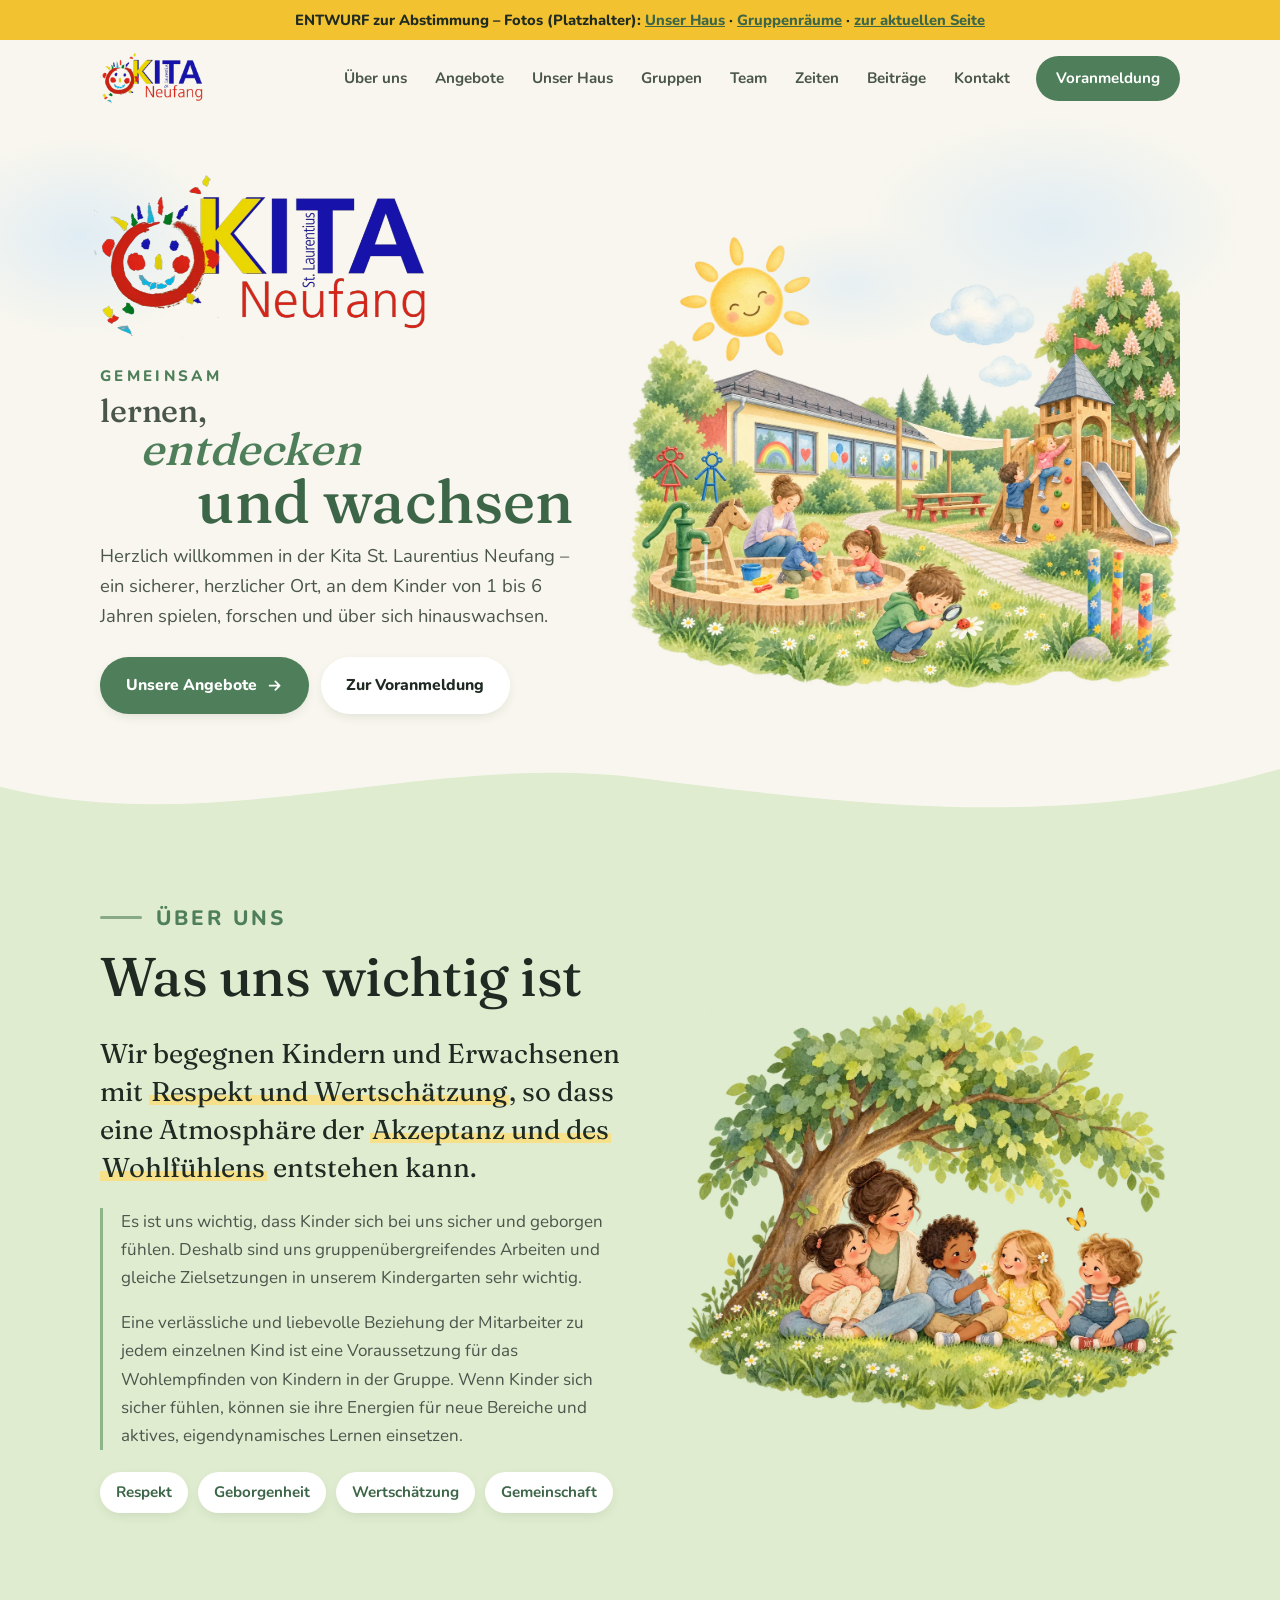
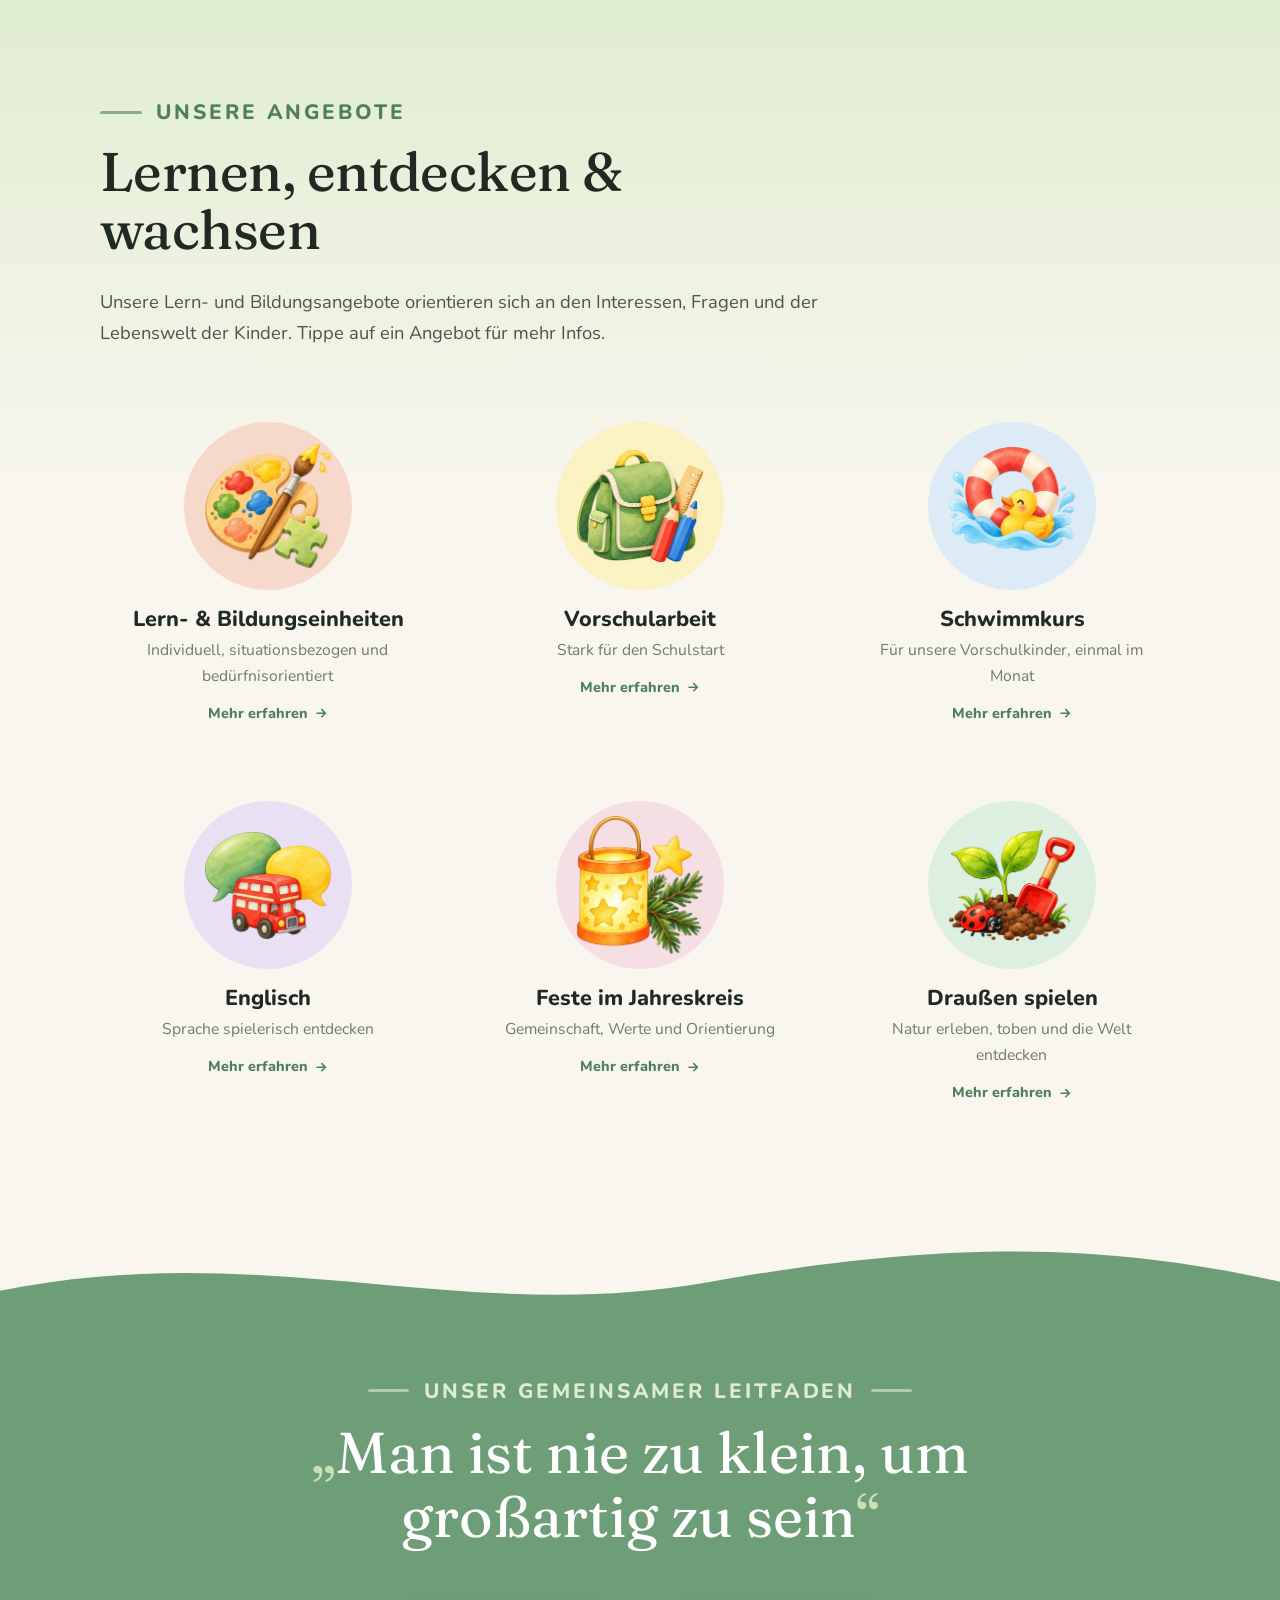
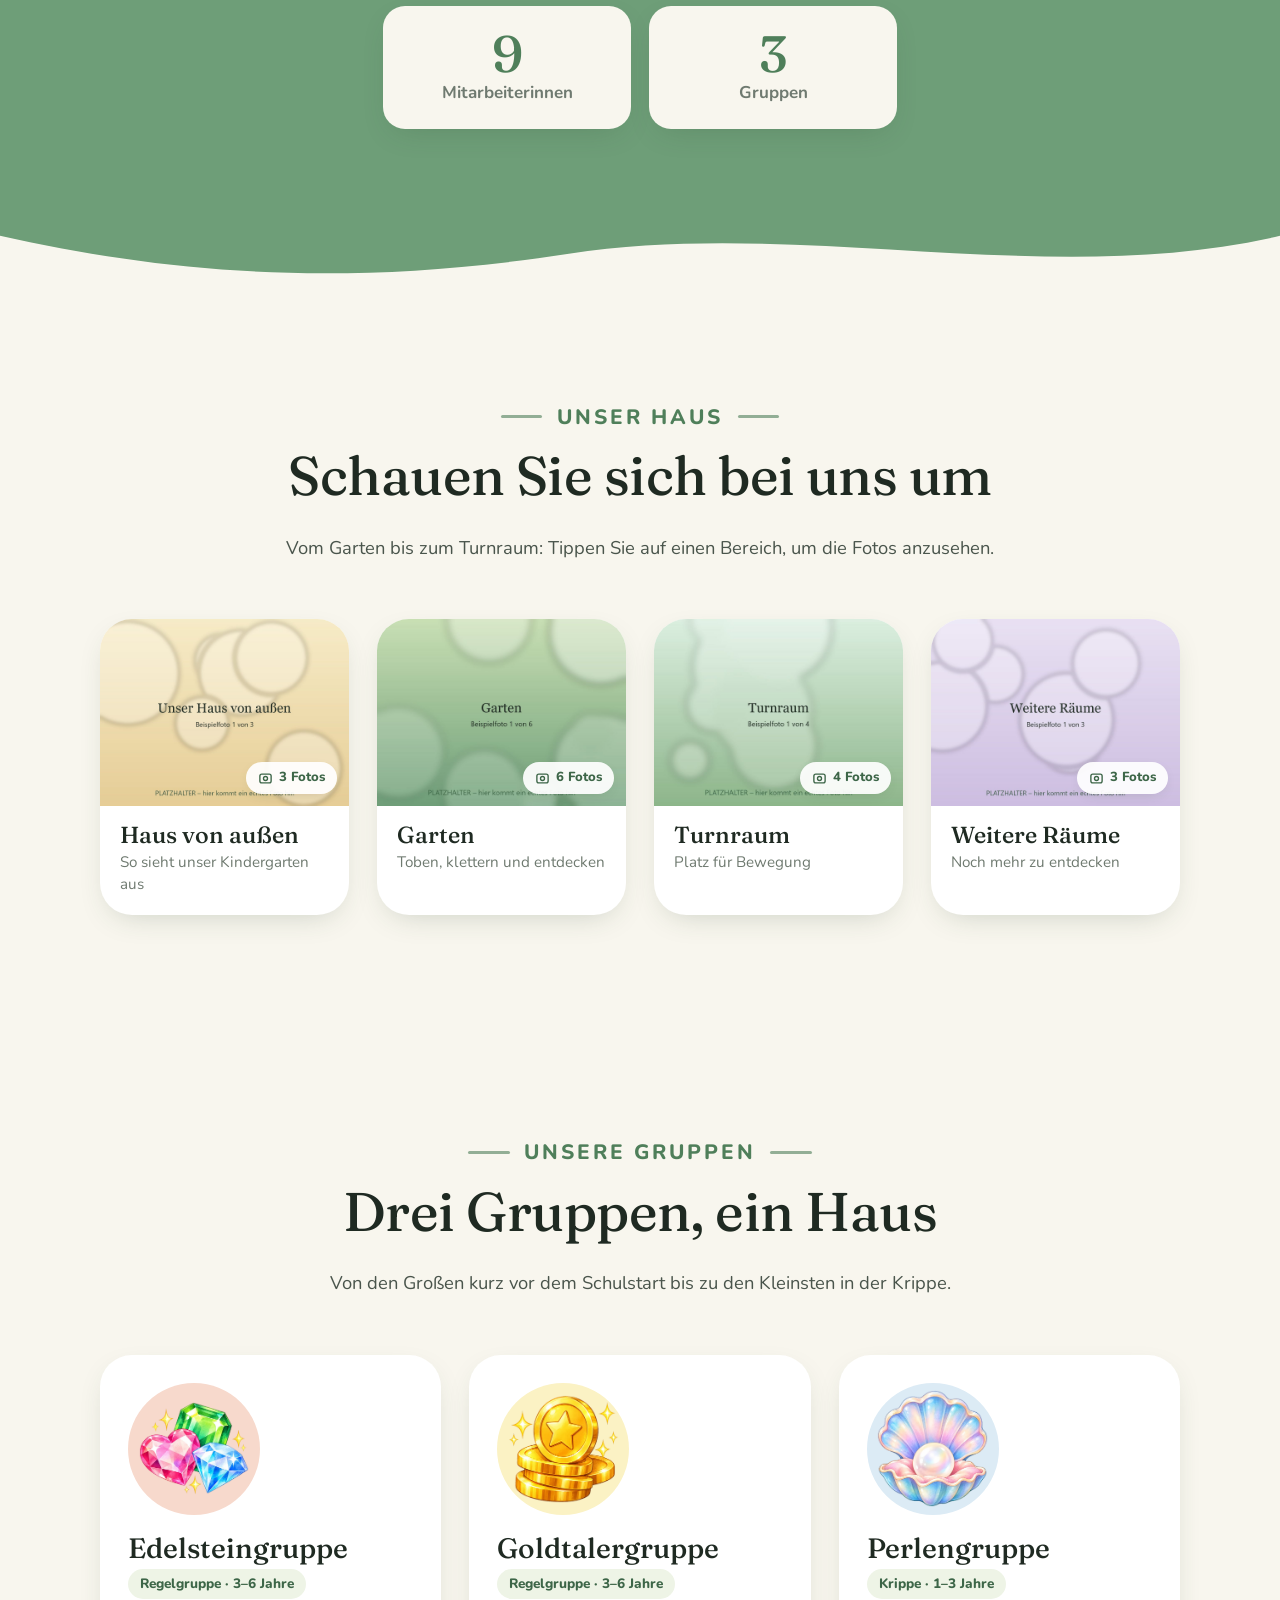
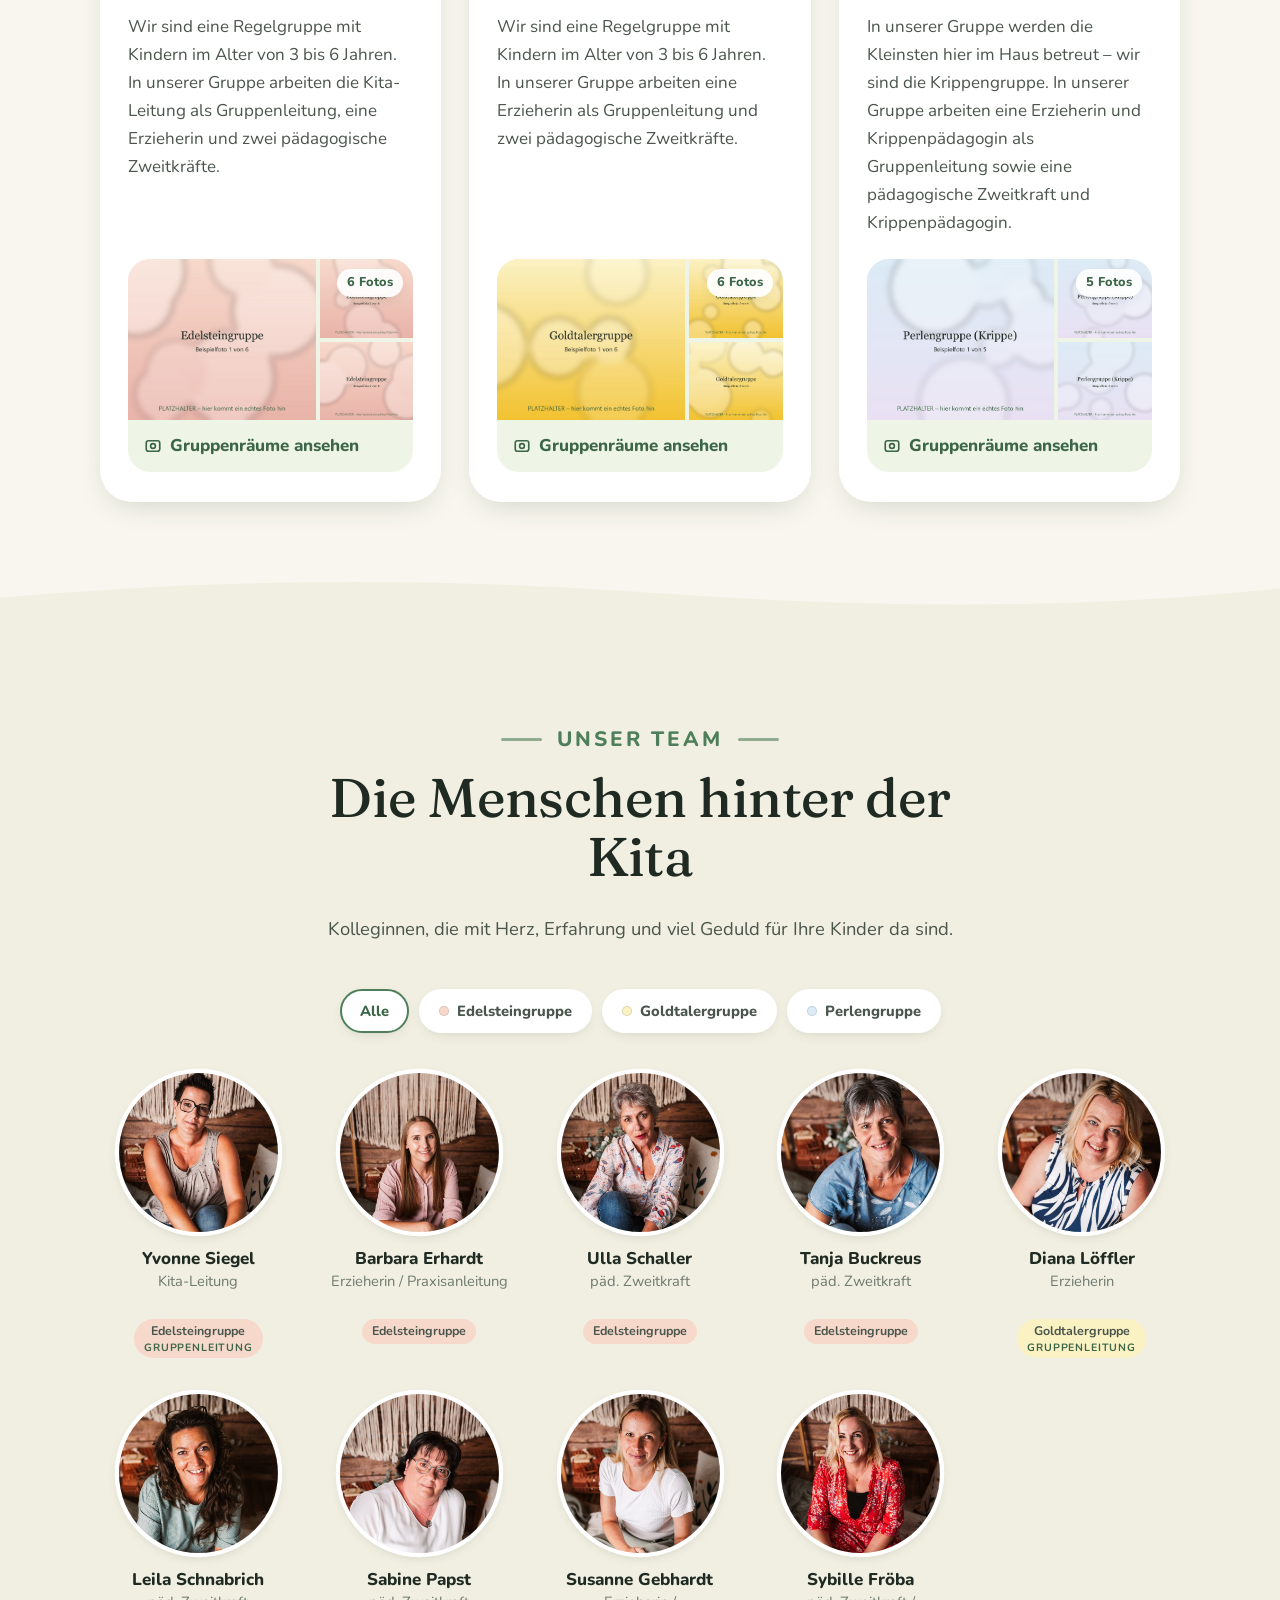
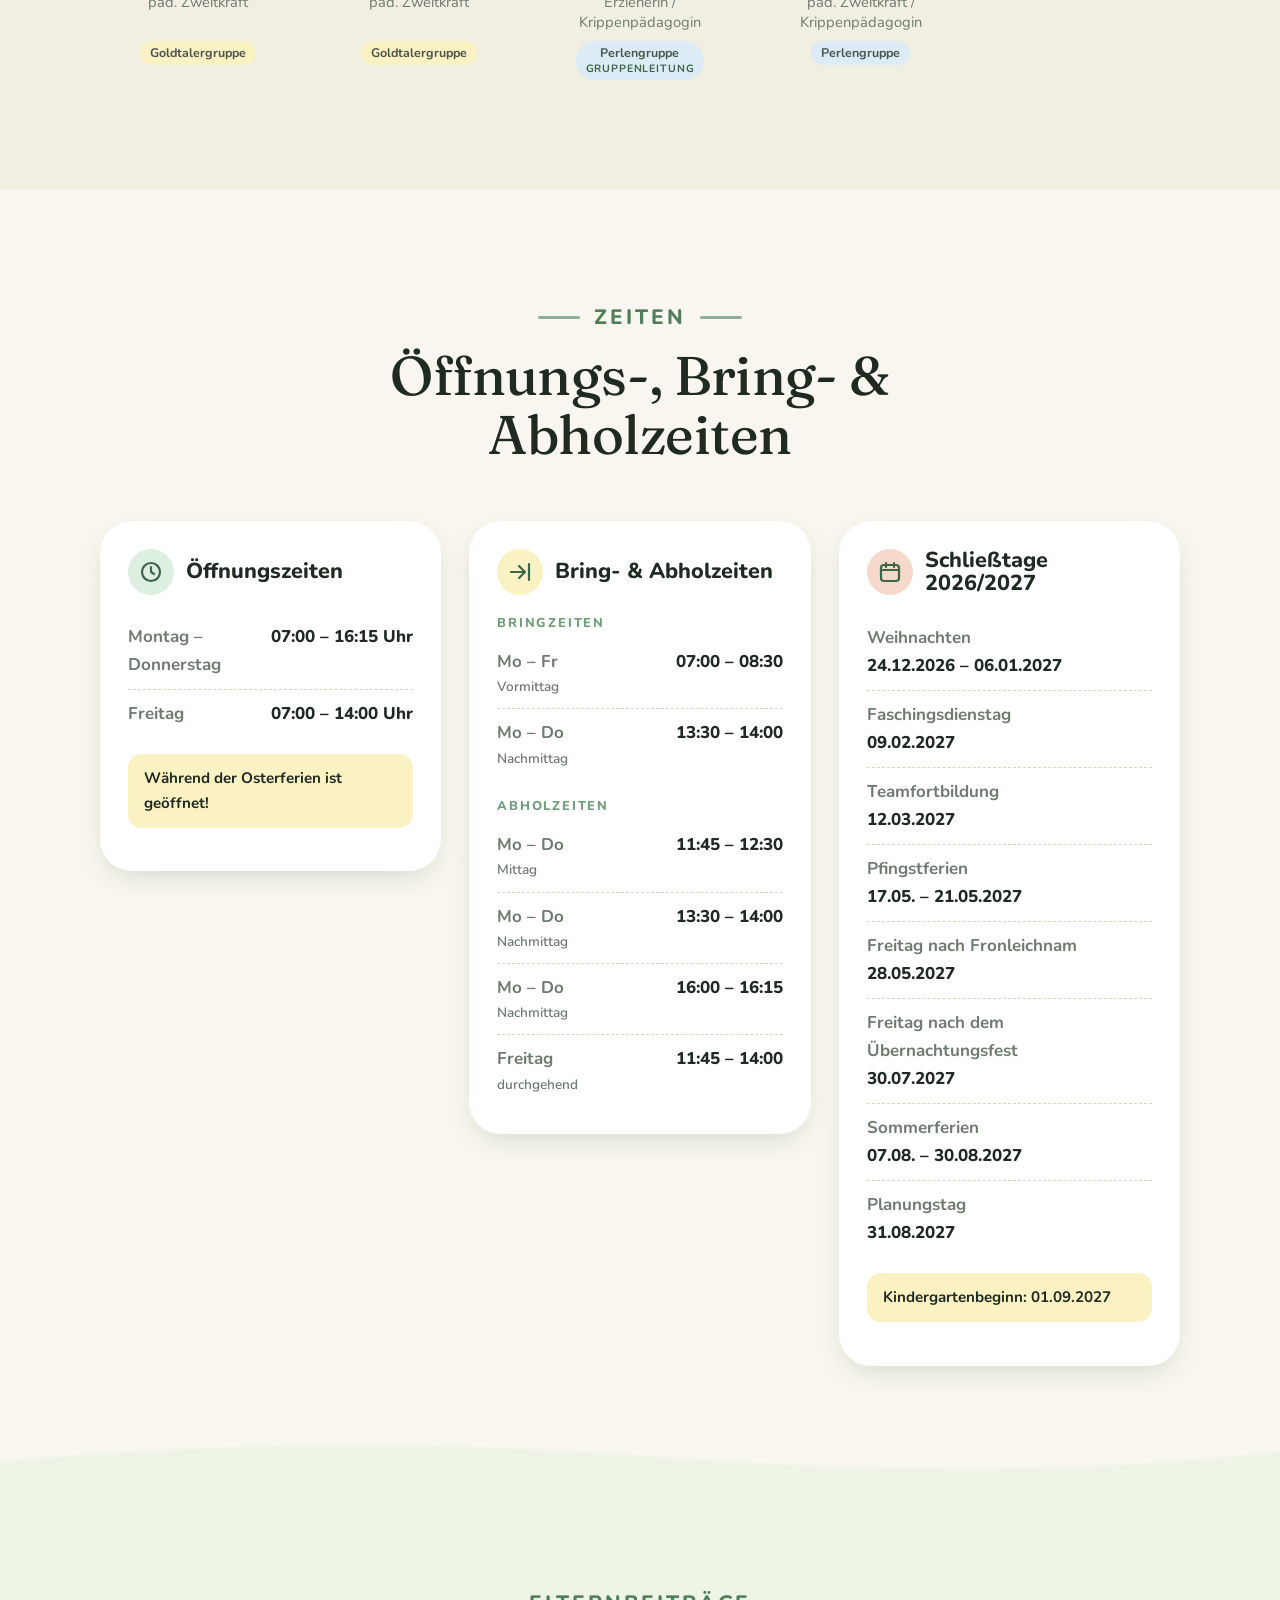
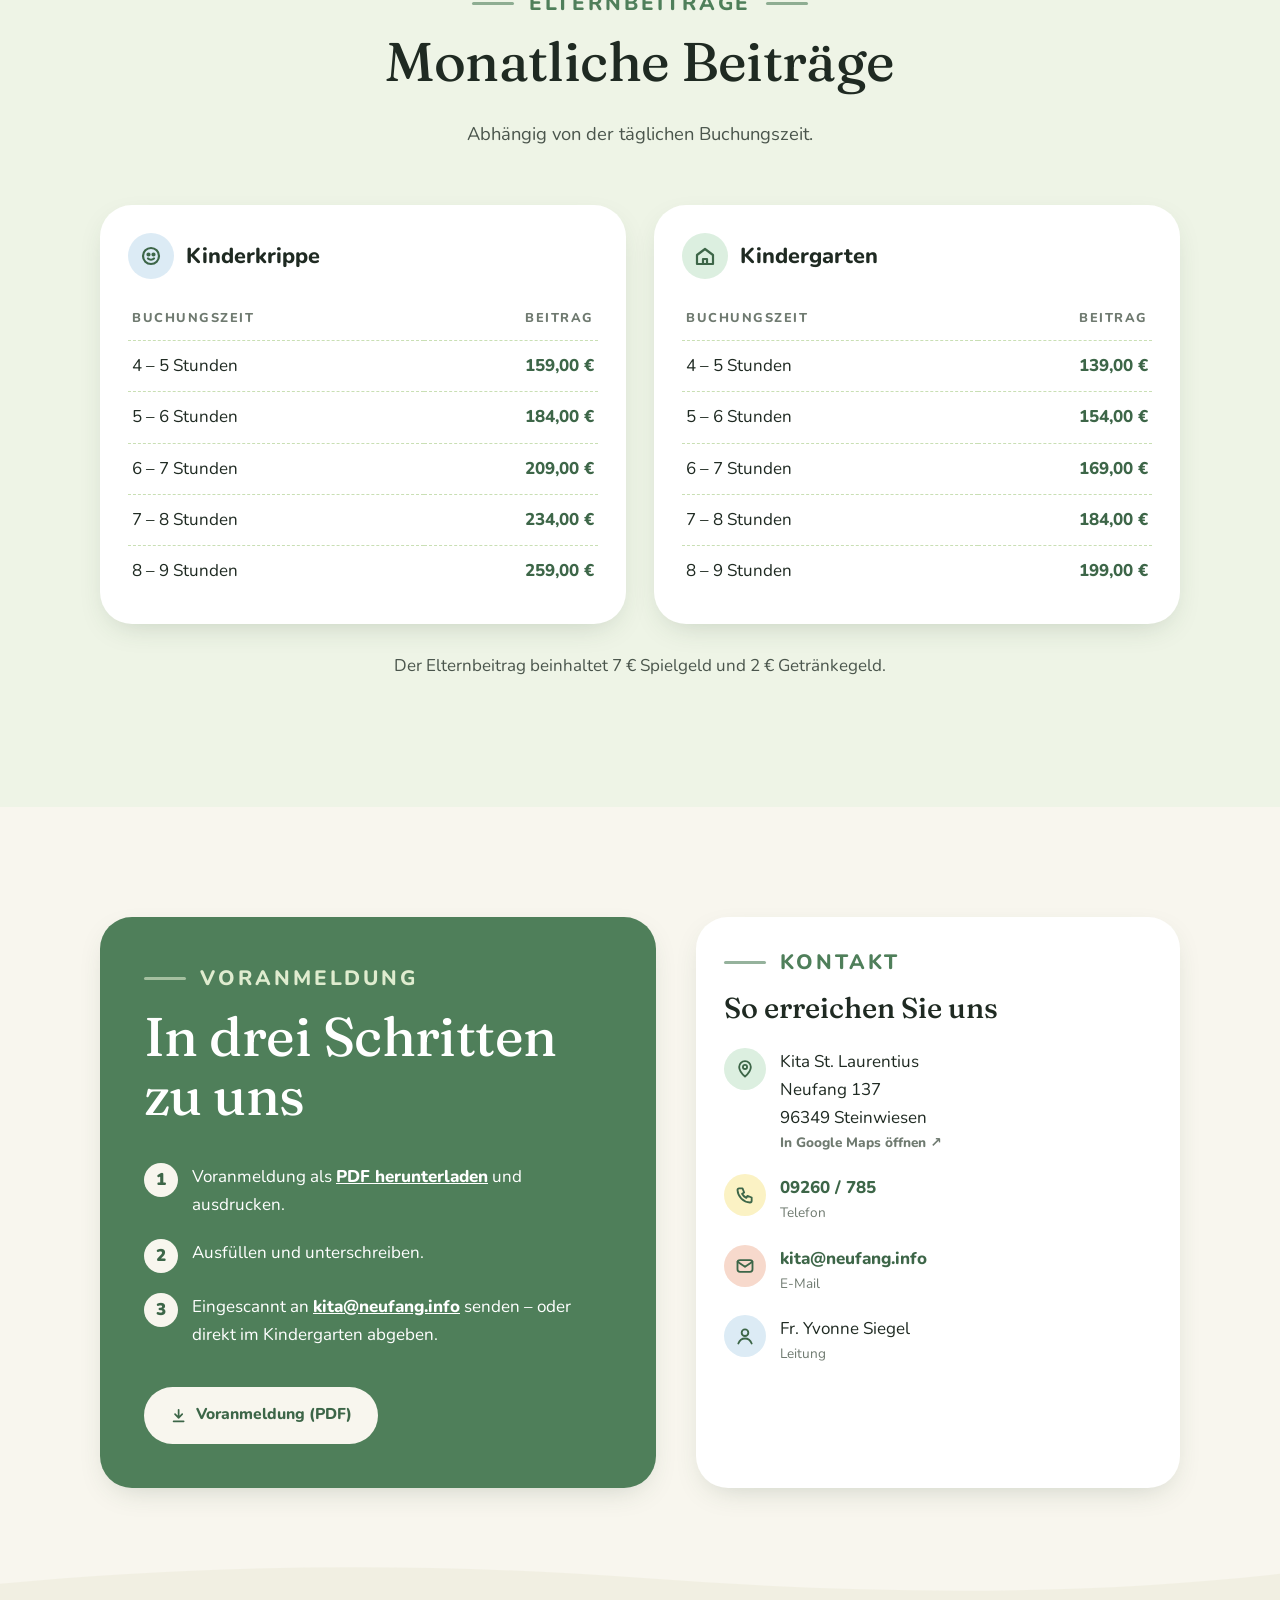
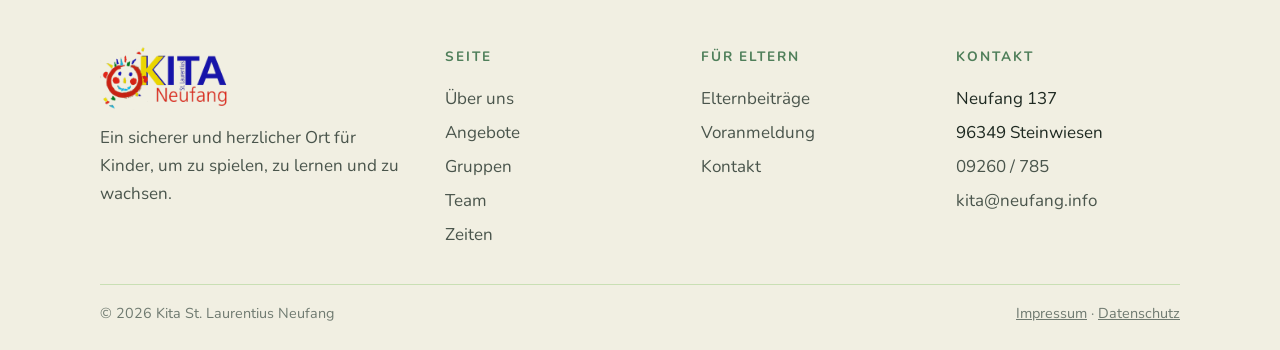
==== commit e352965a: "Sanfte Wellen statt gerader Kanten zwischen den Abschnitten (Team, Zeiten, Beiträge, Kontakt, Fußzei" ====
--- a/entwurf-rundgang/index.html
+++ b/entwurf-rundgang/index.html
@@ -16,7 +16,7 @@
   <link rel="preload" href="../assets/img/logo-gross.webp" as="image">
   <link rel="preload" href="../assets/fonts/fraunces-latin-wght-normal.woff2" as="font" type="font/woff2" crossorigin>
   <link rel="preload" href="../assets/fonts/nunito-latin-wght-normal.woff2" as="font" type="font/woff2" crossorigin>
-  <link rel="stylesheet" href="../assets/css/style.css?v=2026-10-13b">
+  <link rel="stylesheet" href="../assets/css/style.css?v=2026-10-13c">
   <link rel="stylesheet" href="rundgang.css?v=5">
   <script type="application/ld+json">
   {
--- a/assets/css/style.css
+++ b/assets/css/style.css
@@ -236,6 +236,25 @@
 
 /* ---------- Wellen-Trenner ---------- */
 .wave { display: block; width: 100%; height: clamp(40px, 7vw, 90px); }
+
+/* Sanfte Welle statt gerader Kante, wo die Hintergrundfarbe wechselt:
+   jeder Abschnitt ragt mit einer Welle in seiner eigenen Farbe in den vorherigen hinein */
+.team, #zeiten, .fees, #kontakt, .site-footer { position: relative; }
+.team::before, #zeiten::before, .fees::before, #kontakt::before, .site-footer::before {
+  content: "";
+  position: absolute;
+  left: 0;
+  right: 0;
+  bottom: 100%;
+  height: clamp(18px, 3vw, 44px);
+  margin-bottom: -1px;
+  background: inherit;
+  pointer-events: none;
+  -webkit-mask: url("data:image/svg+xml,%3Csvg xmlns='http://www.w3.org/2000/svg' viewBox='0 0 1440 40' preserveAspectRatio='none'%3E%3Cpath d='M0 24 C240 4 480 2 720 18 S1200 38 1440 14 V40 H0Z'/%3E%3C/svg%3E") 0 0 / 100% 100% no-repeat;
+  mask: url("data:image/svg+xml,%3Csvg xmlns='http://www.w3.org/2000/svg' viewBox='0 0 1440 40' preserveAspectRatio='none'%3E%3Cpath d='M0 24 C240 4 480 2 720 18 S1200 38 1440 14 V40 H0Z'/%3E%3C/svg%3E") 0 0 / 100% 100% no-repeat;
+}
+/* gespiegelt, damit nicht jede Welle gleich aussieht */
+#zeiten::before, #kontakt::before { transform: scaleX(-1); }
 
 /* ---------- Hero ---------- */
 .hero {
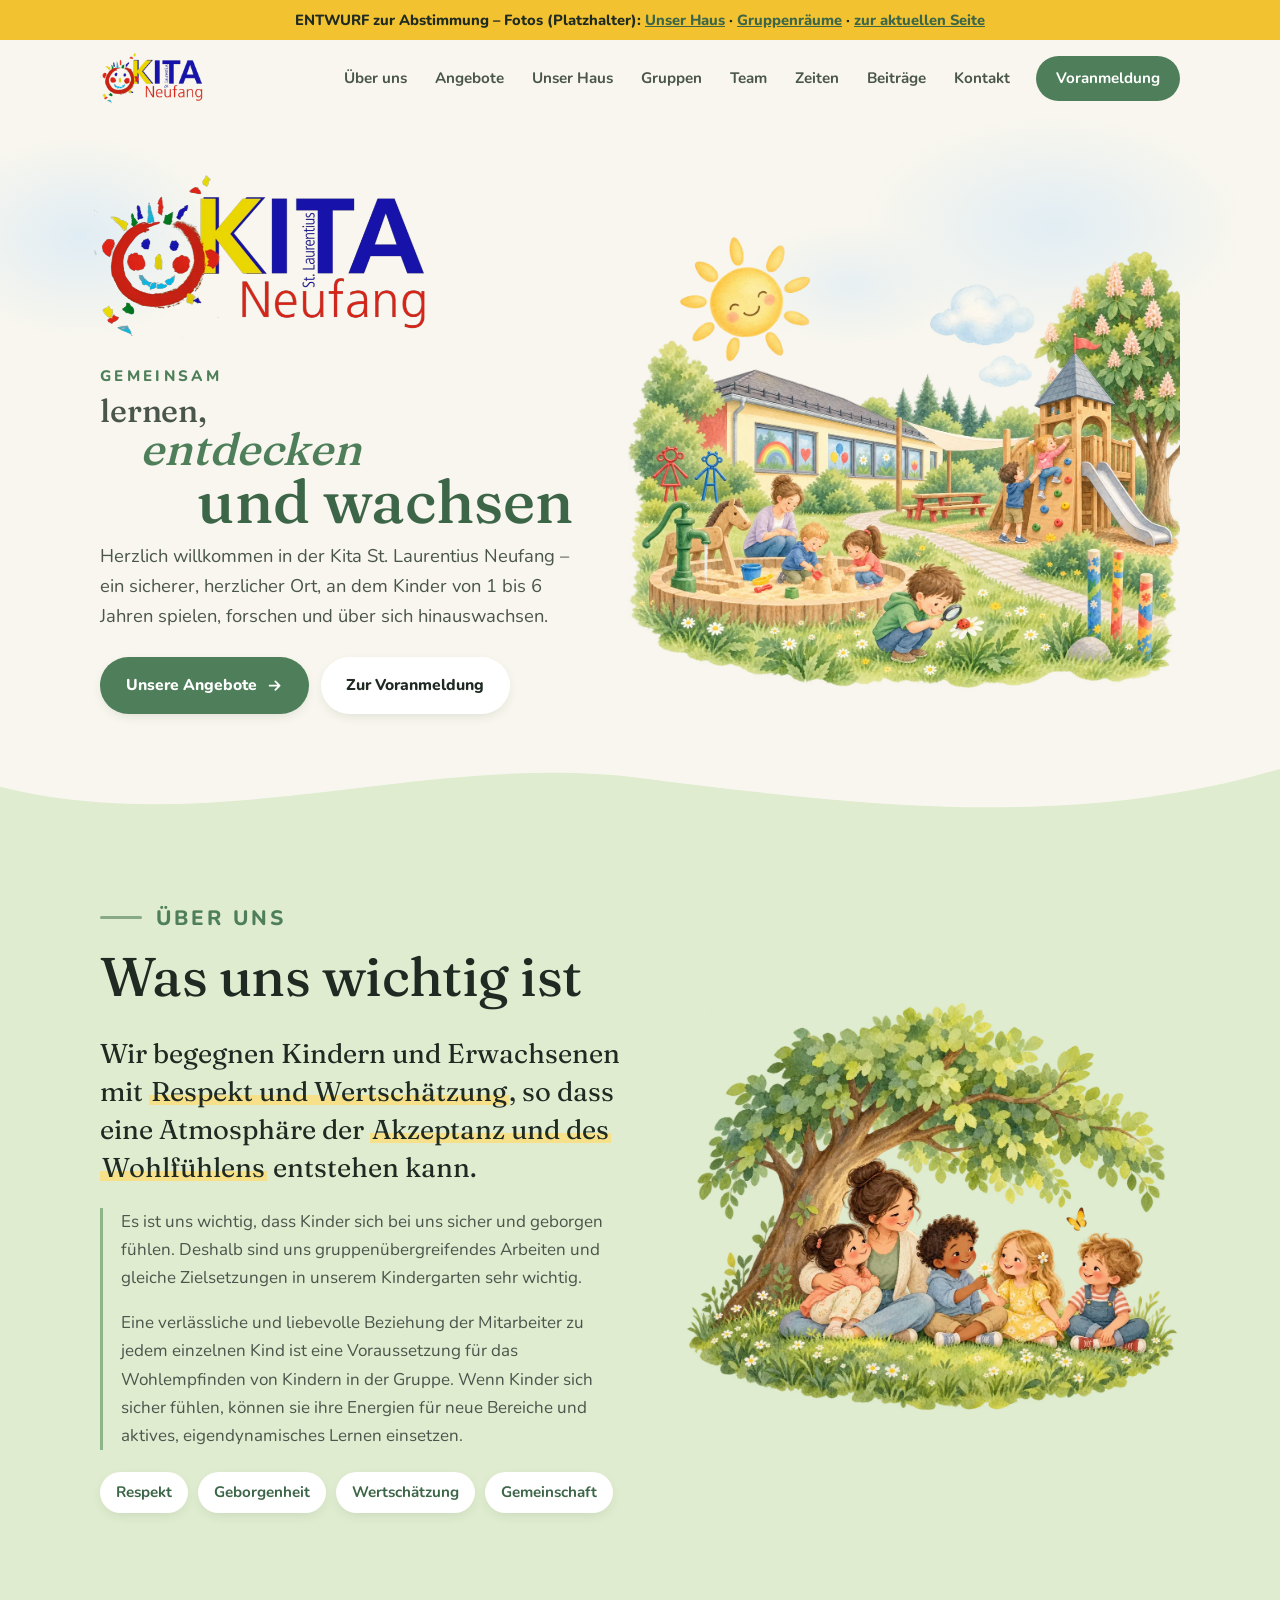
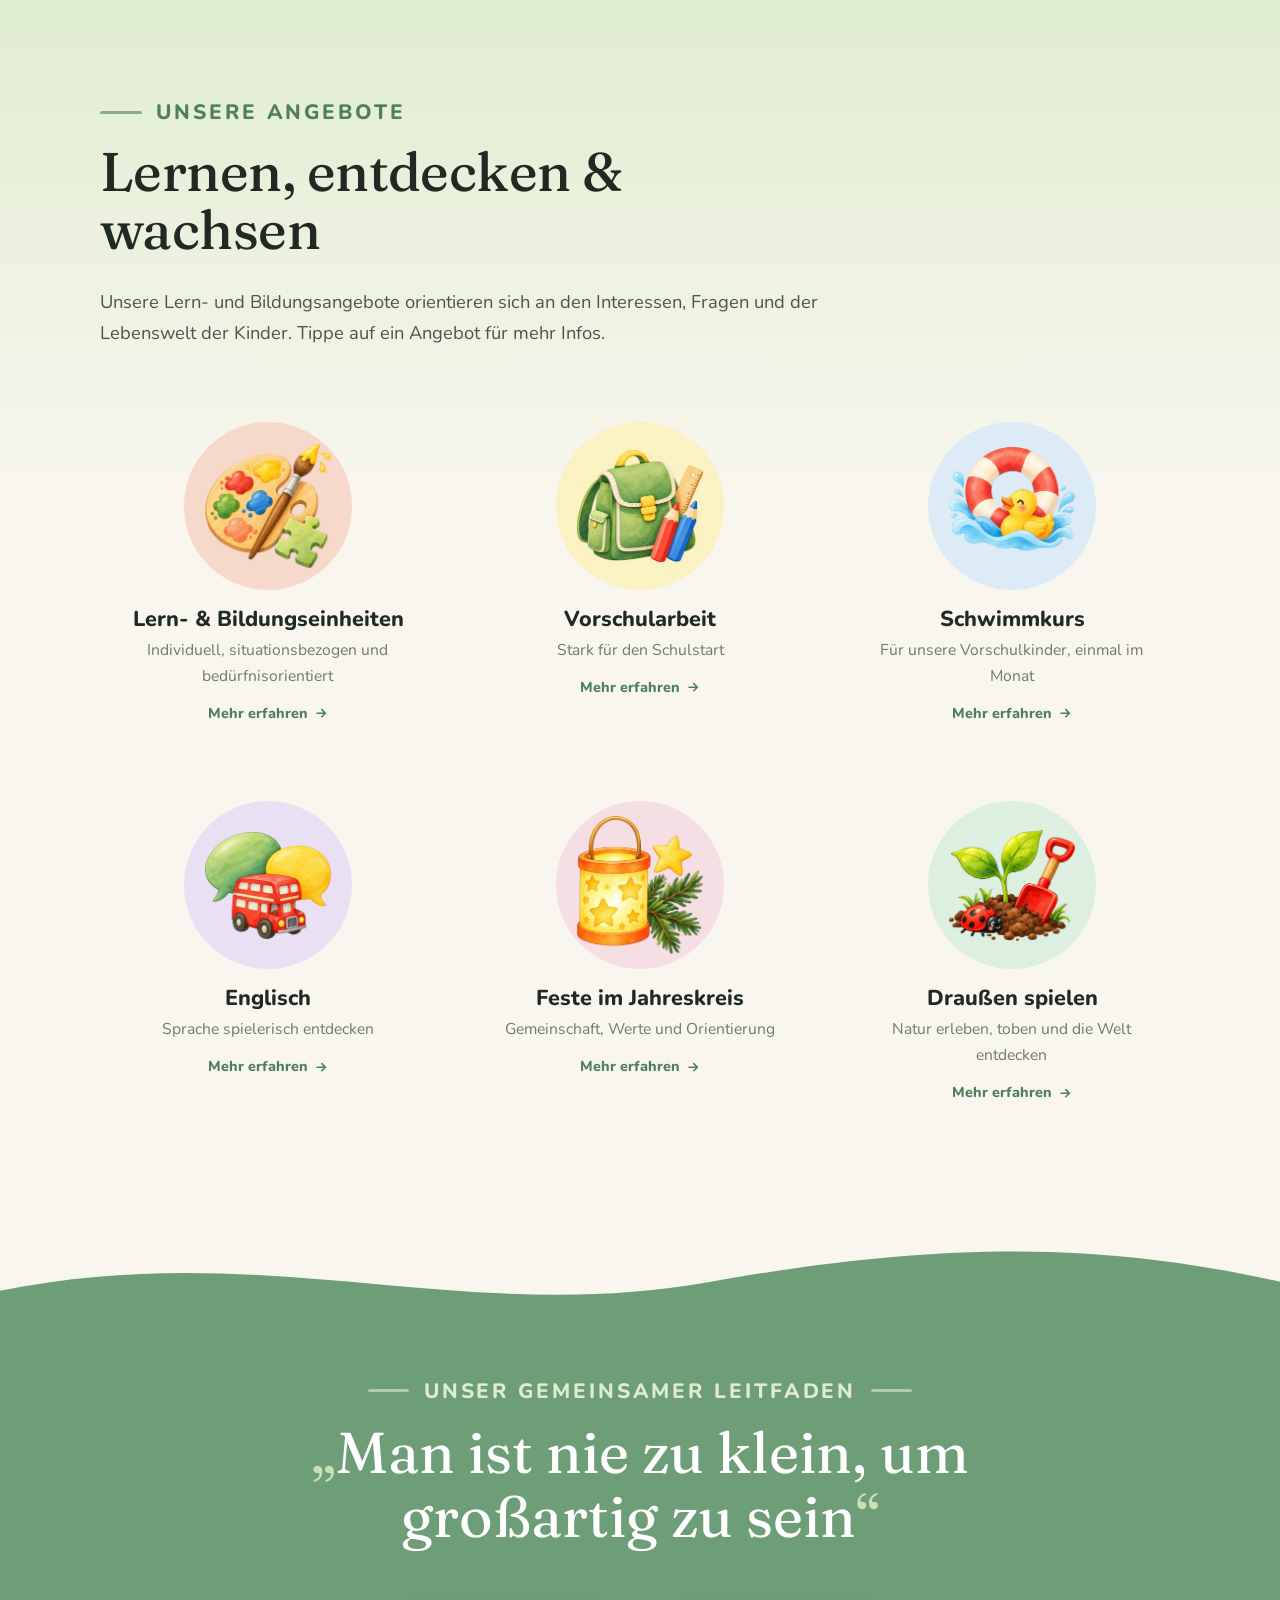
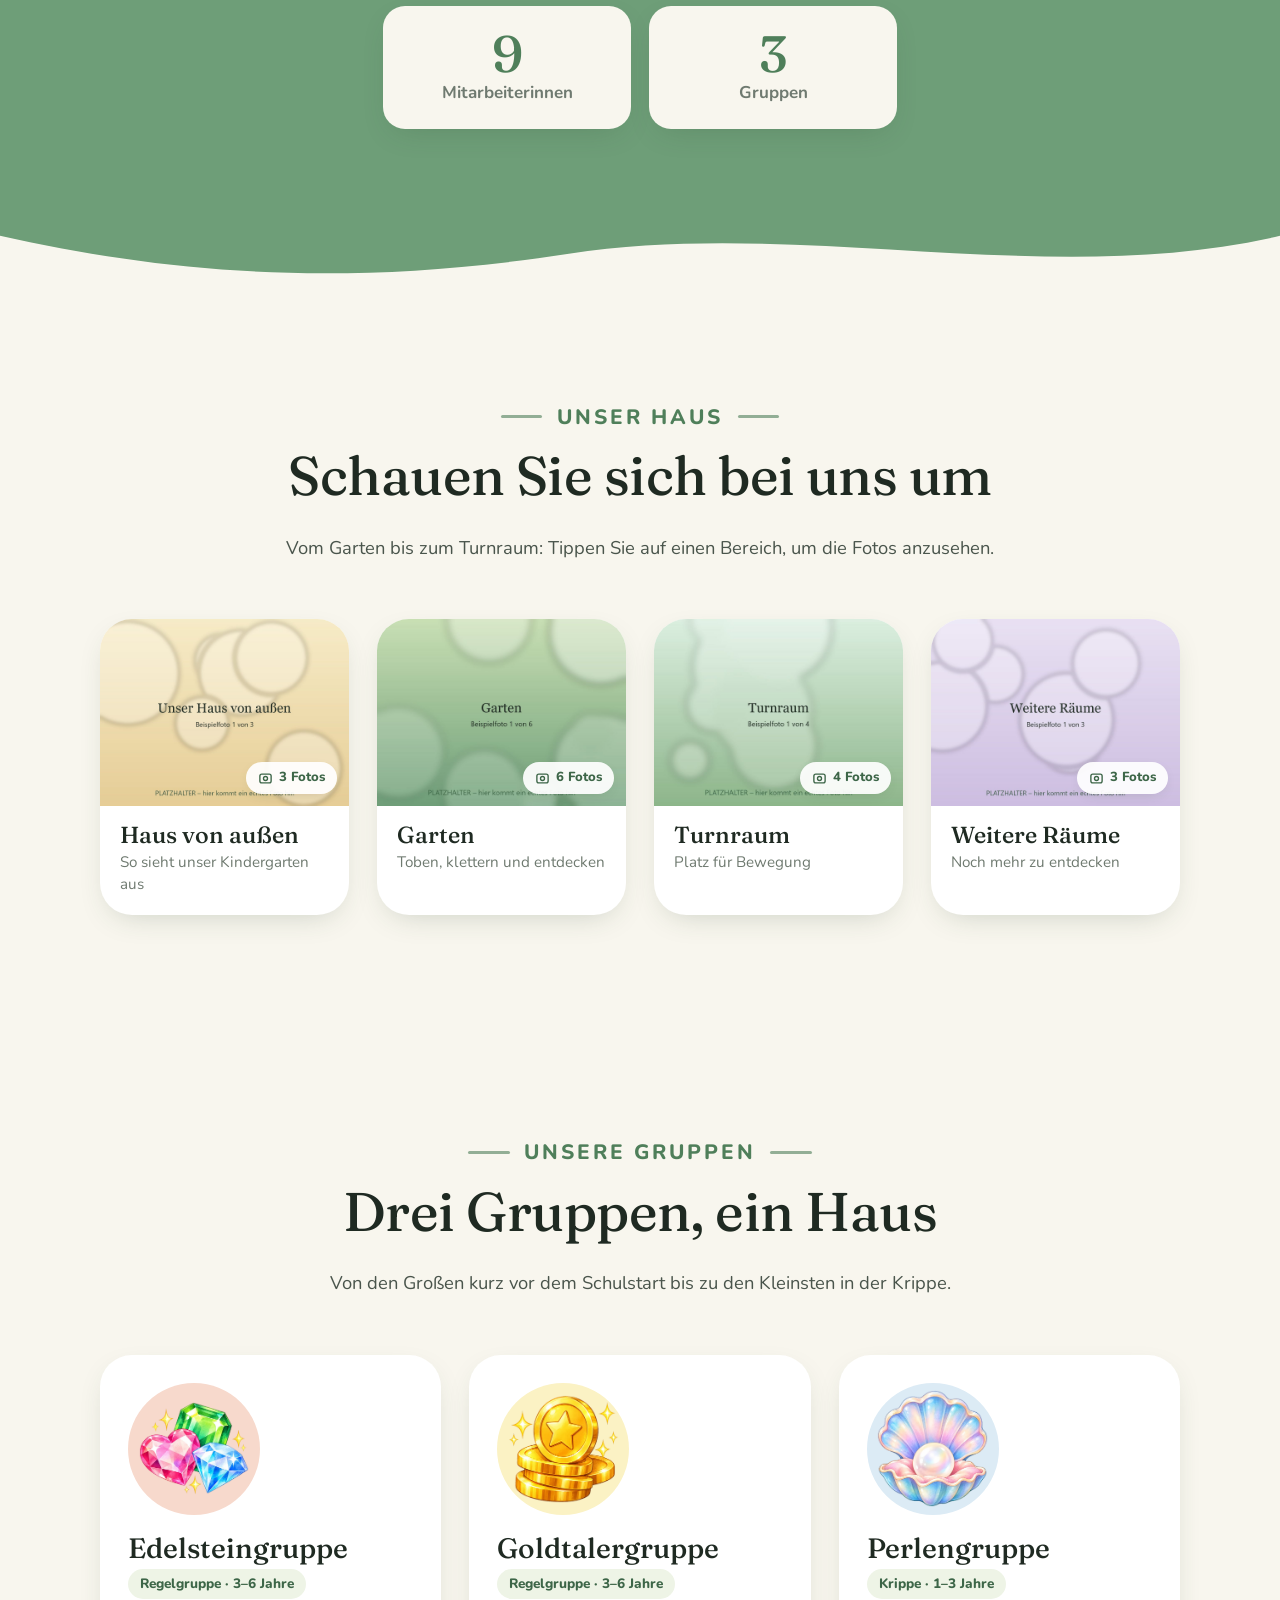
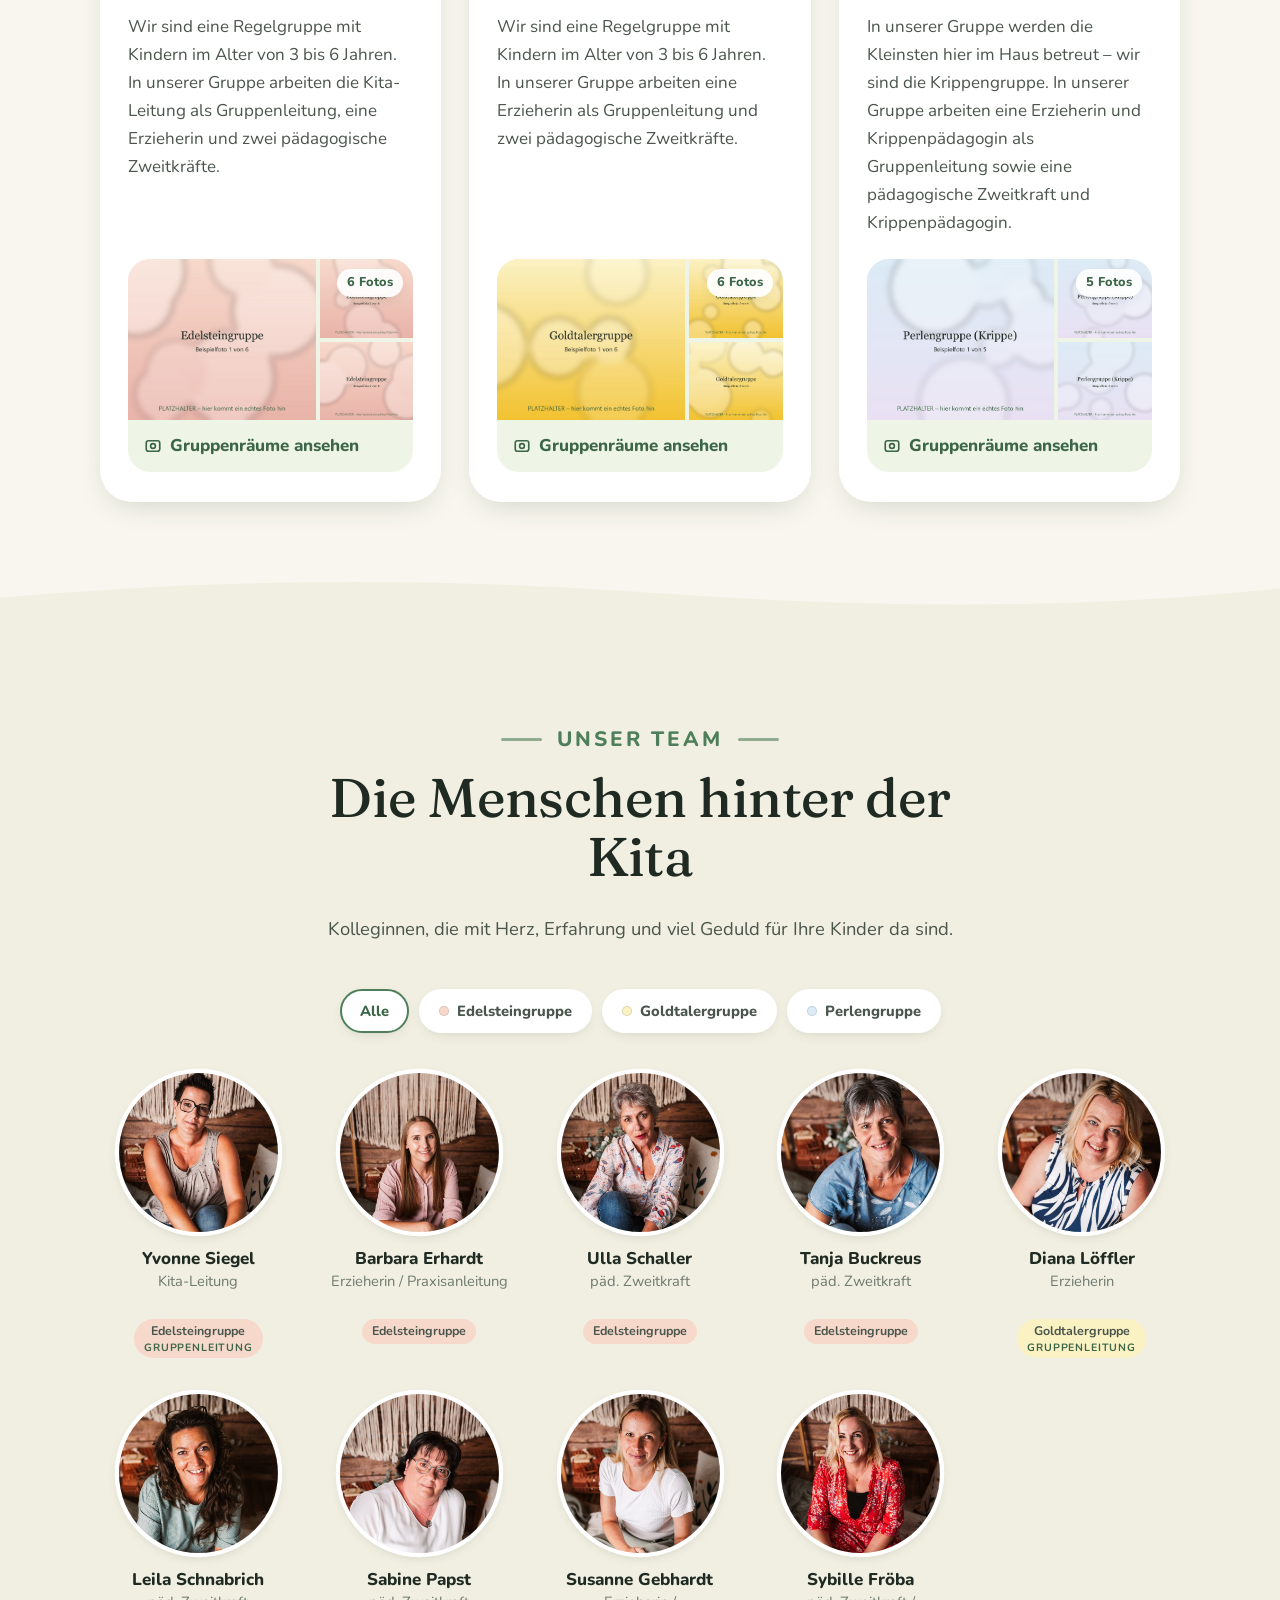
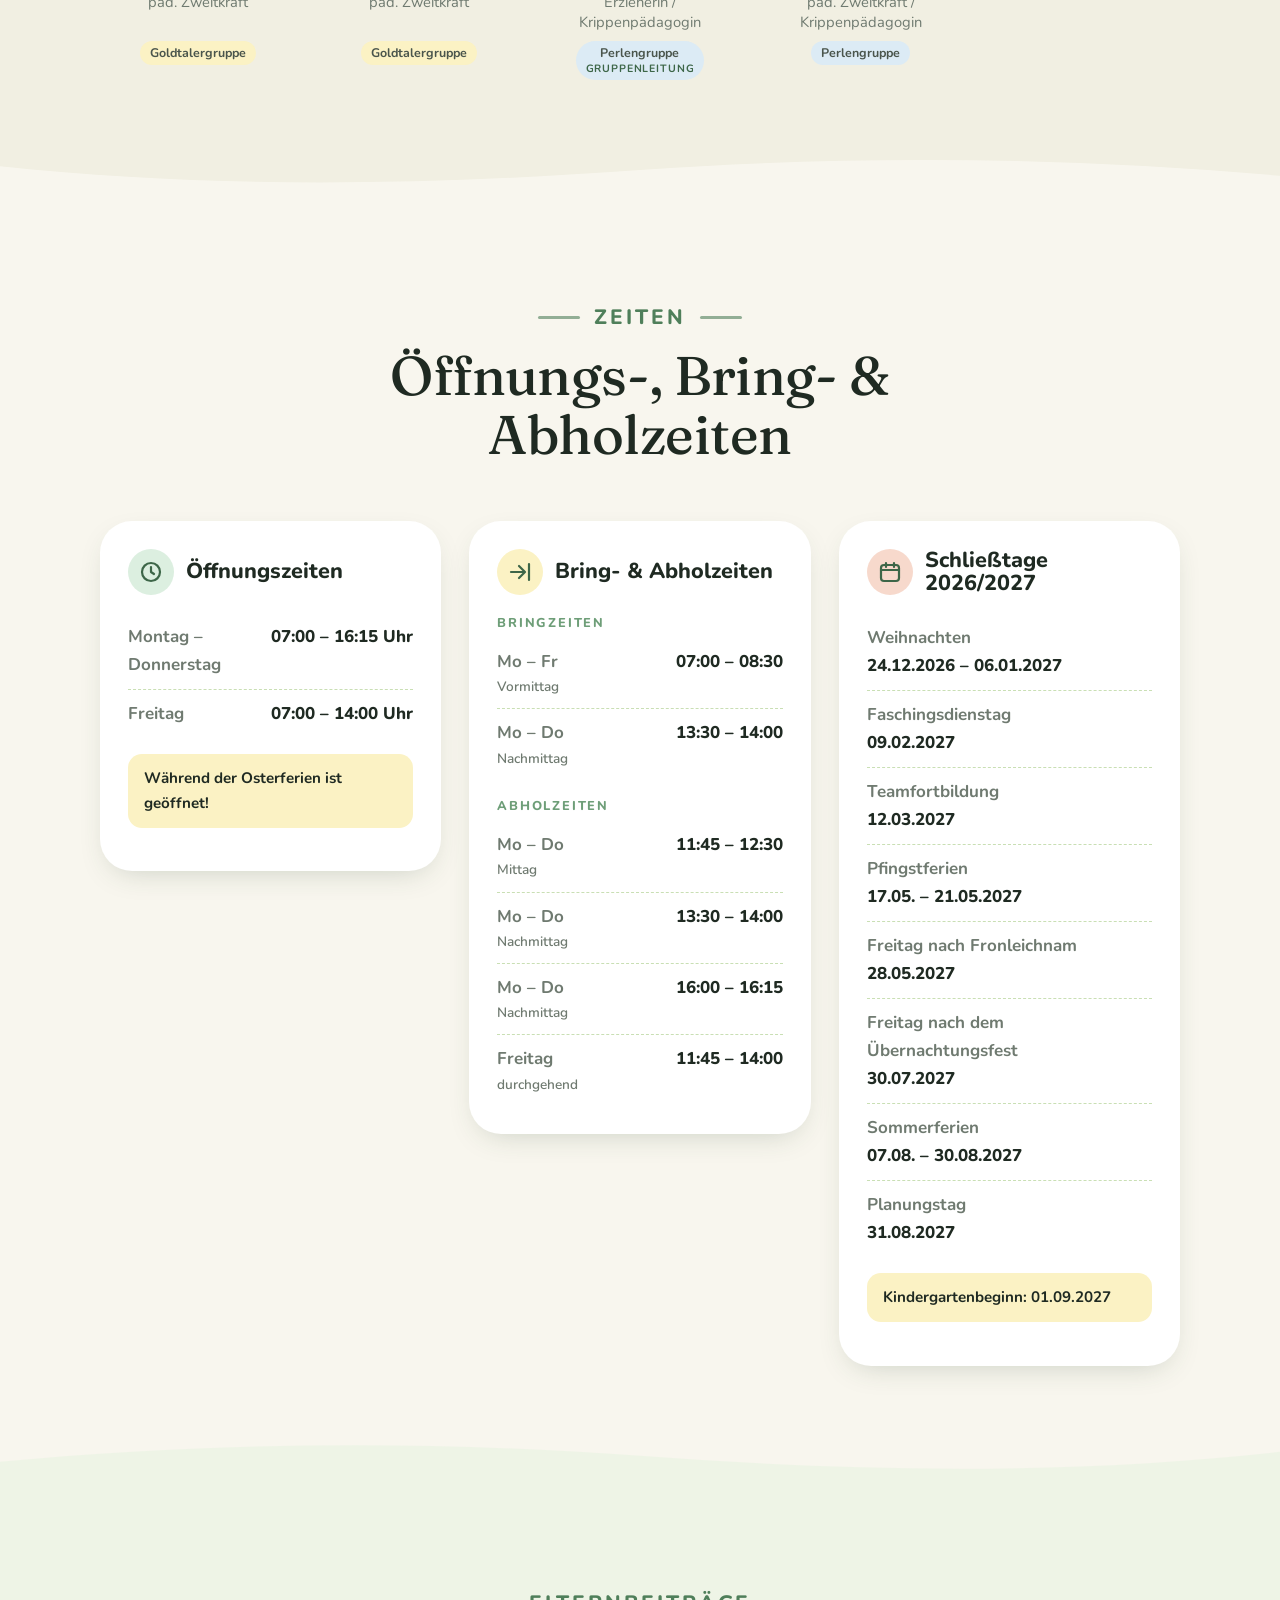
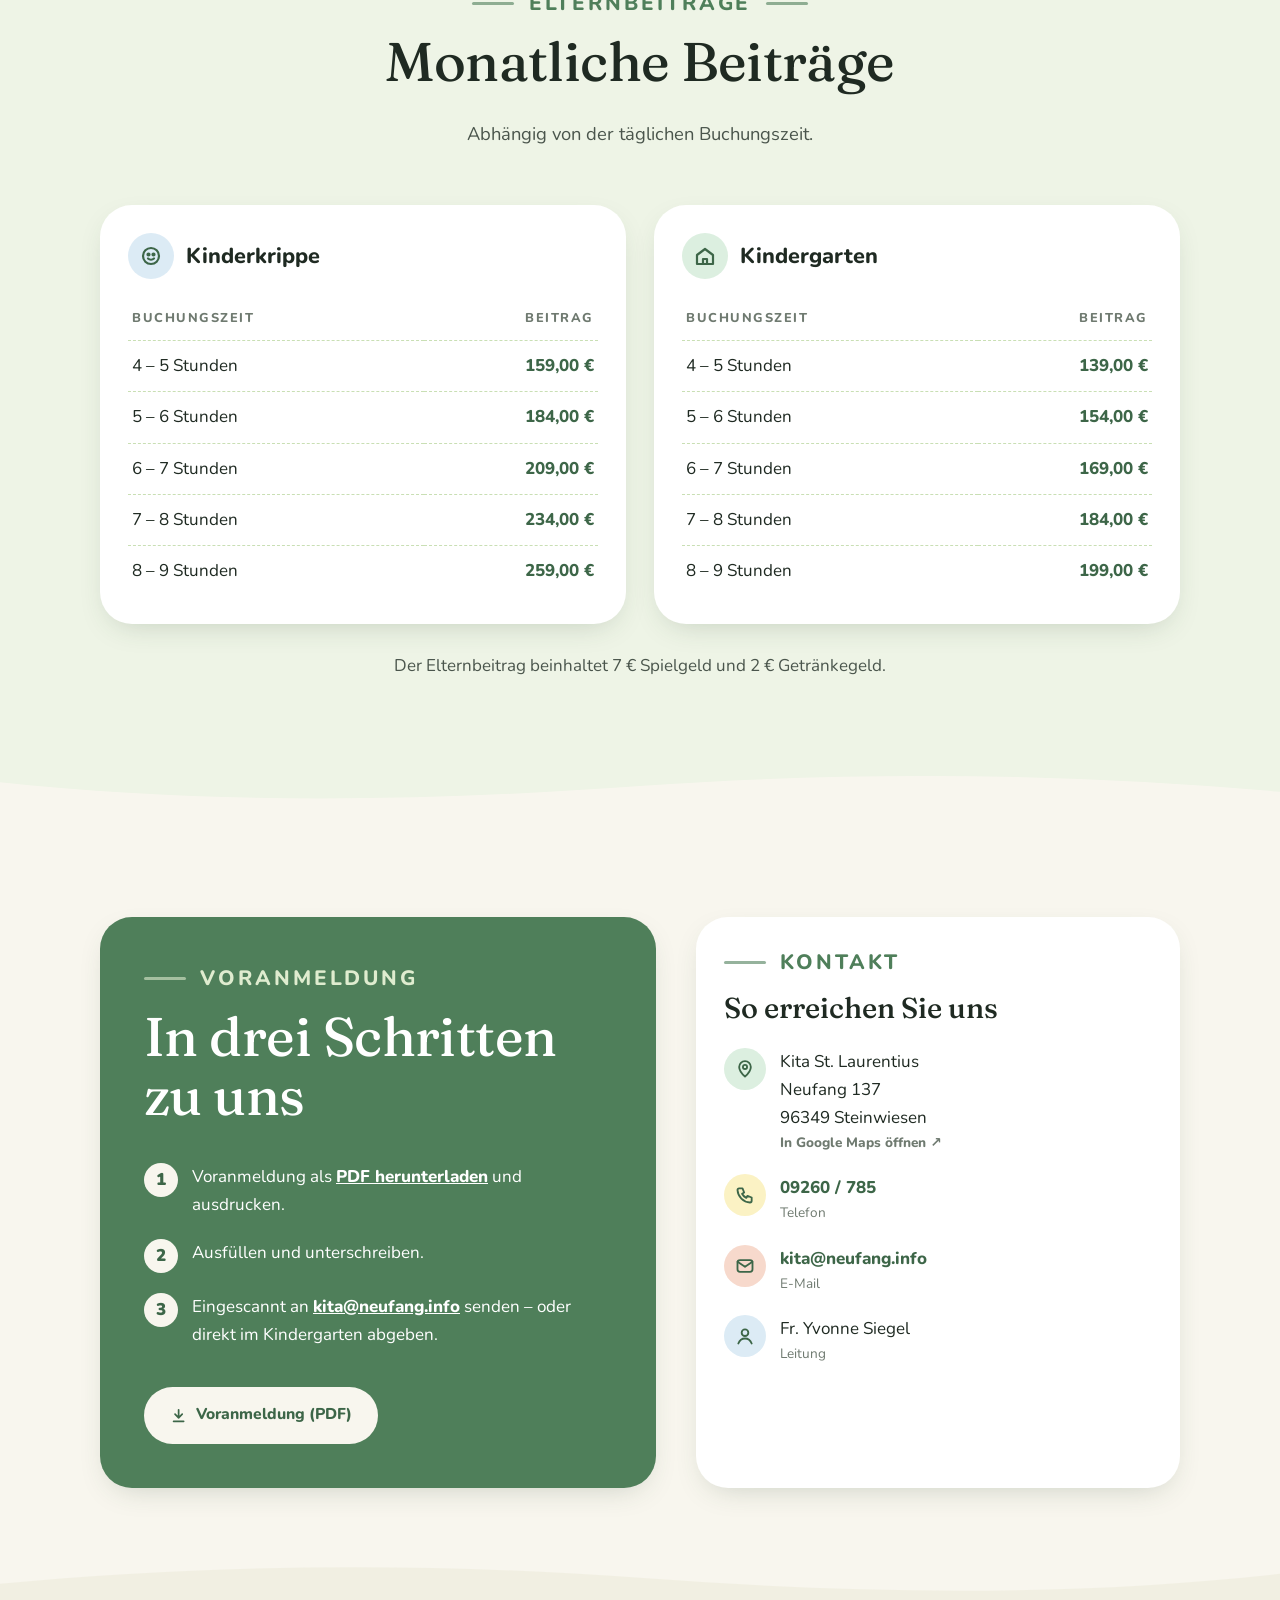
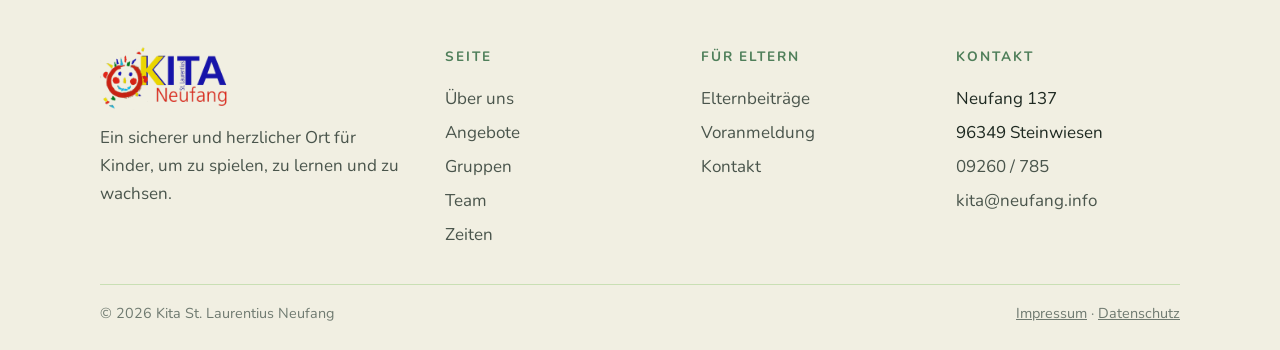
==== commit c9f18d5d: "Welle auch zwischen Team und Zeiten sowie Beiträgen und Kontakt sichtbar Co-Authored-By: Claude Opus" ====
--- a/entwurf-rundgang/index.html
+++ b/entwurf-rundgang/index.html
@@ -16,7 +16,7 @@
   <link rel="preload" href="../assets/img/logo-gross.webp" as="image">
   <link rel="preload" href="../assets/fonts/fraunces-latin-wght-normal.woff2" as="font" type="font/woff2" crossorigin>
   <link rel="preload" href="../assets/fonts/nunito-latin-wght-normal.woff2" as="font" type="font/woff2" crossorigin>
-  <link rel="stylesheet" href="../assets/css/style.css?v=2026-10-13c">
+  <link rel="stylesheet" href="../assets/css/style.css?v=2026-10-13d">
   <link rel="stylesheet" href="rundgang.css?v=5">
   <script type="application/ld+json">
   {
--- a/assets/css/style.css
+++ b/assets/css/style.css
@@ -240,6 +240,7 @@
 /* Sanfte Welle statt gerader Kante, wo die Hintergrundfarbe wechselt:
    jeder Abschnitt ragt mit einer Welle in seiner eigenen Farbe in den vorherigen hinein */
 .team, #zeiten, .fees, #kontakt, .site-footer { position: relative; }
+#zeiten, #kontakt { background: var(--cream); } /* sonst durchsichtig – die Welle braucht eine eigene Farbe */
 .team::before, #zeiten::before, .fees::before, #kontakt::before, .site-footer::before {
   content: "";
   position: absolute;
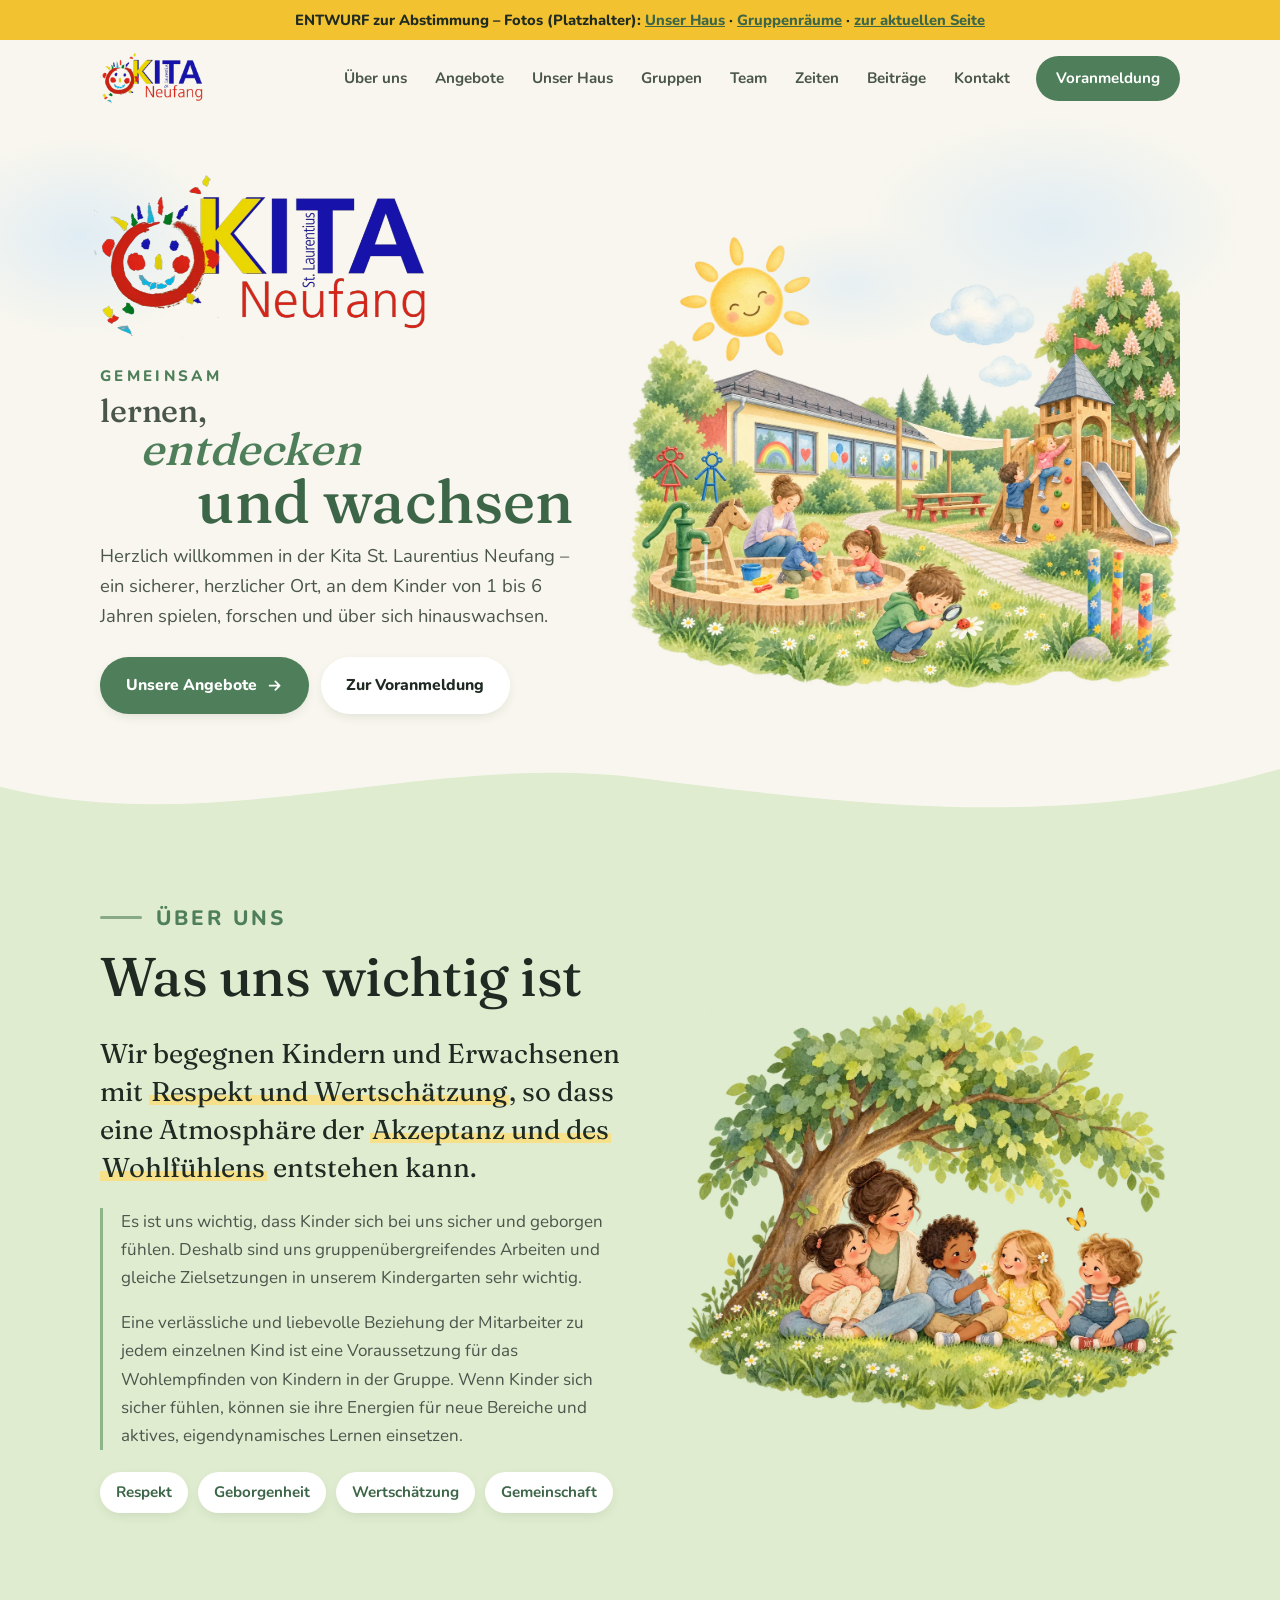
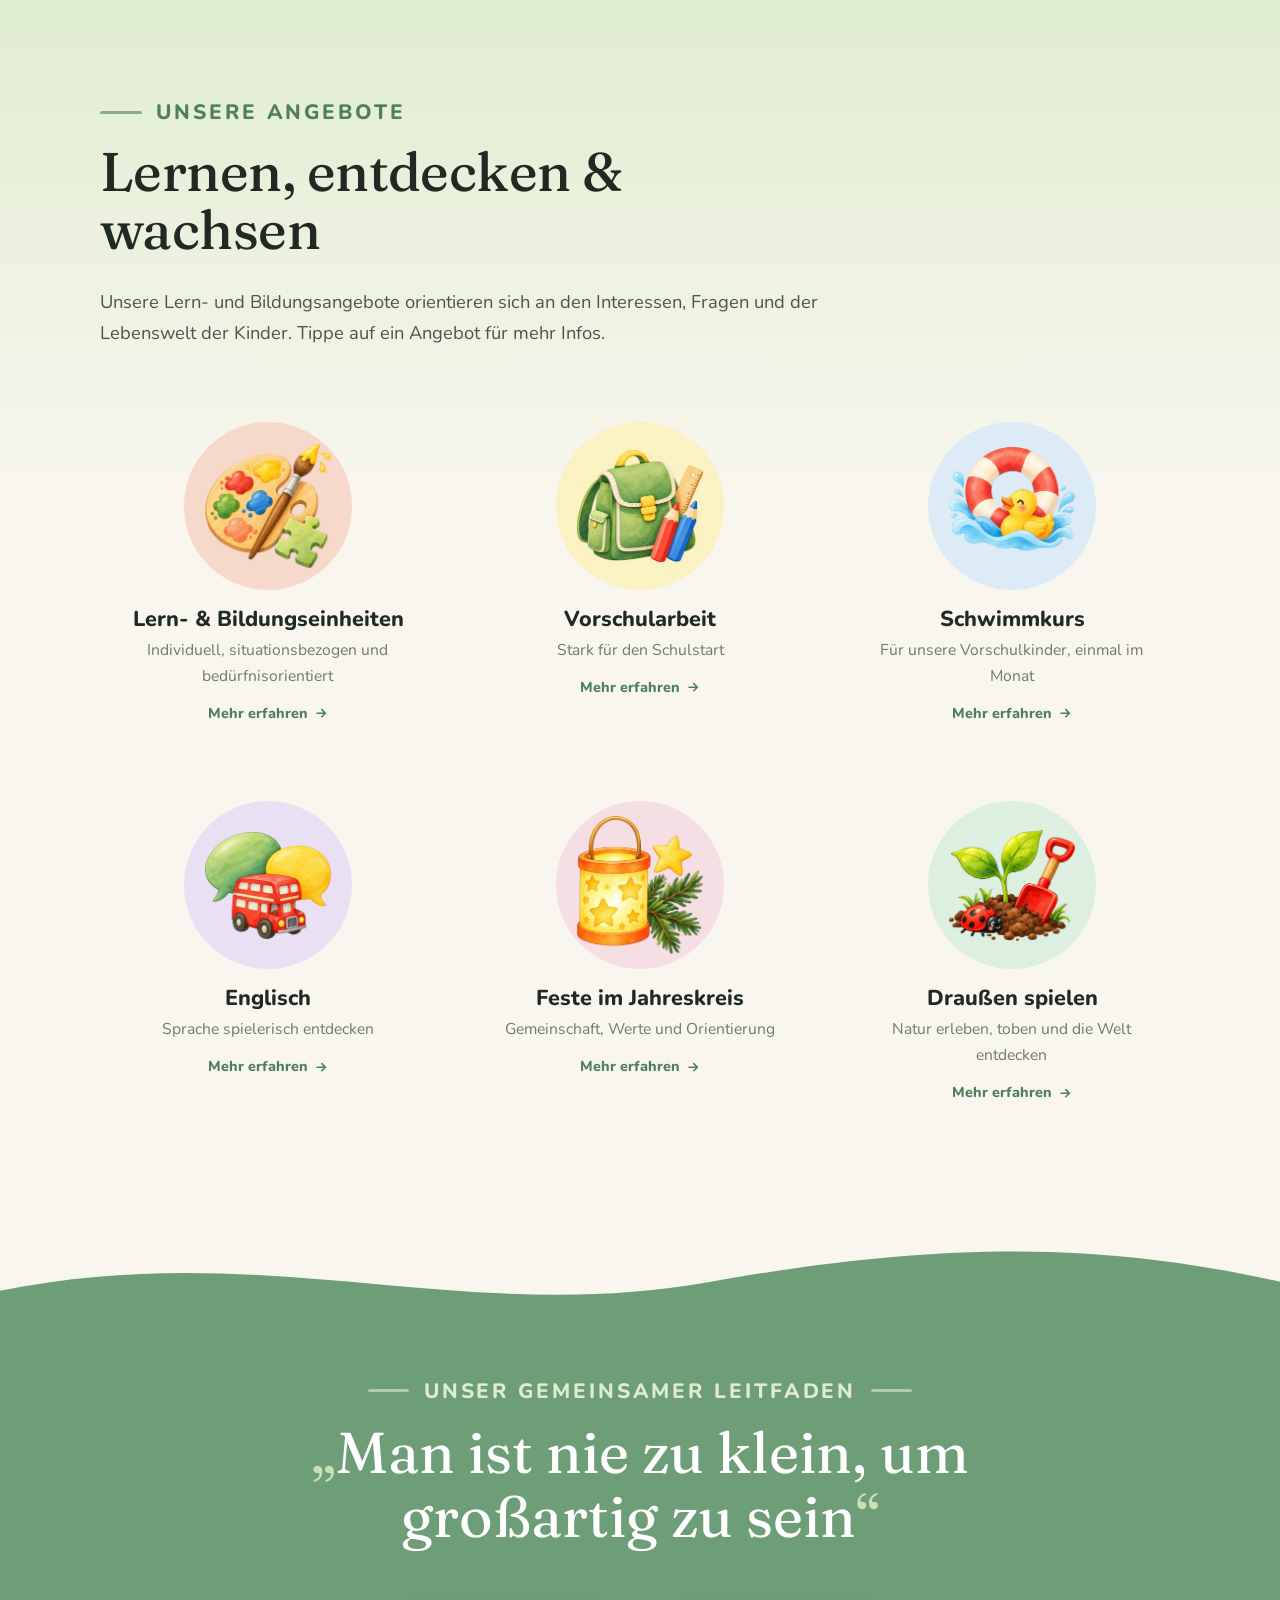
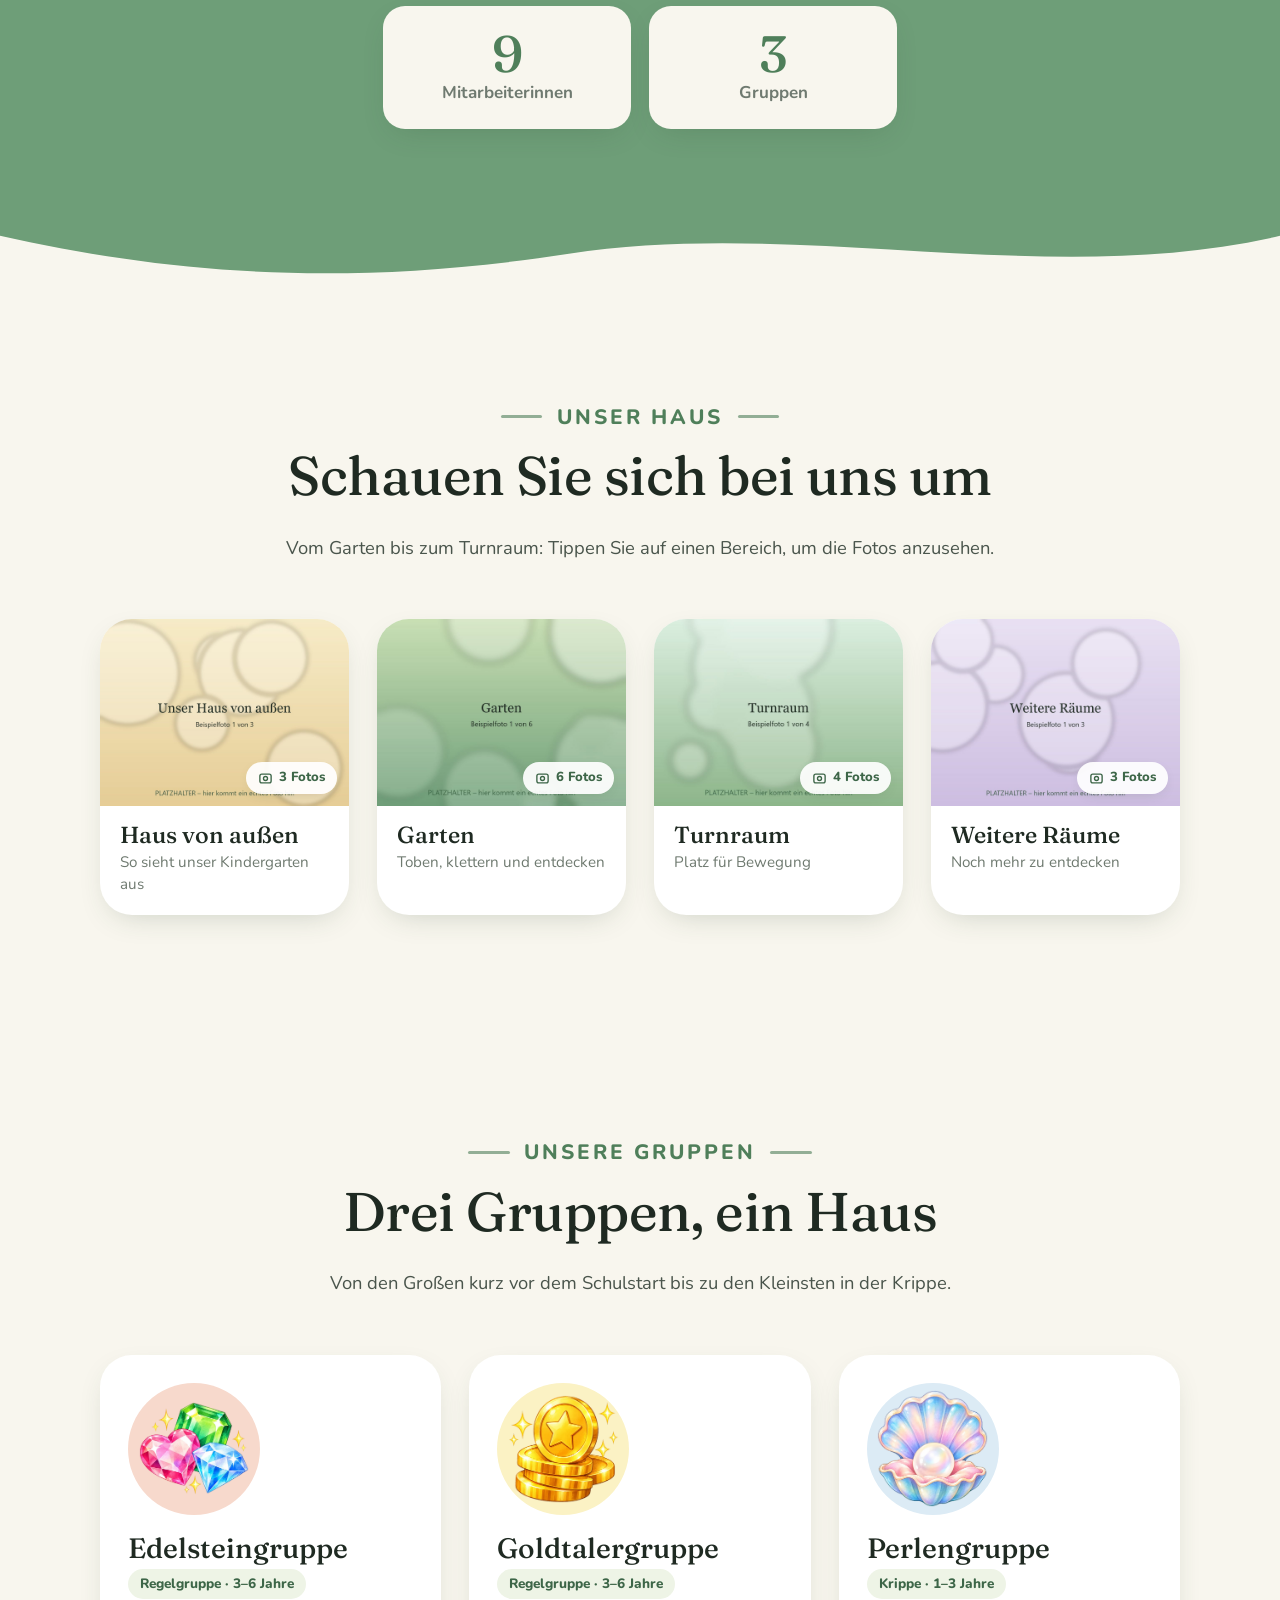
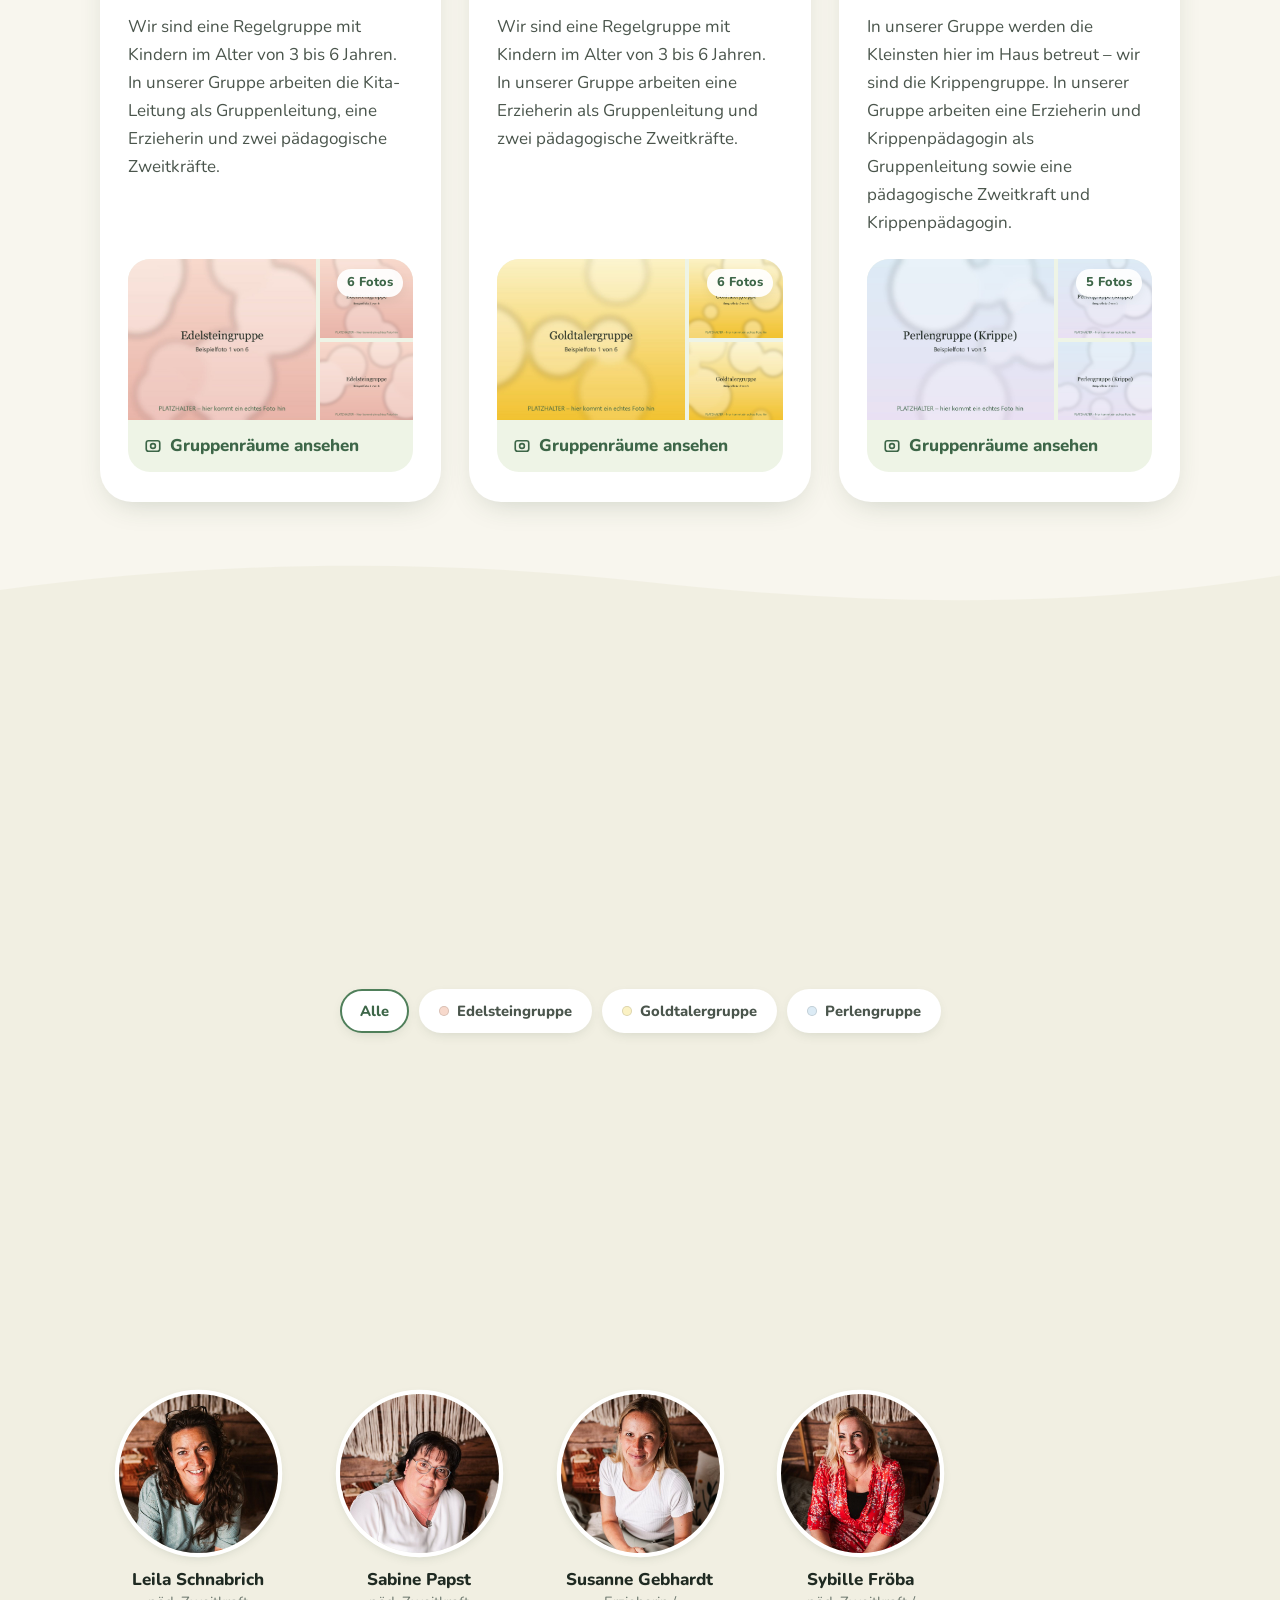
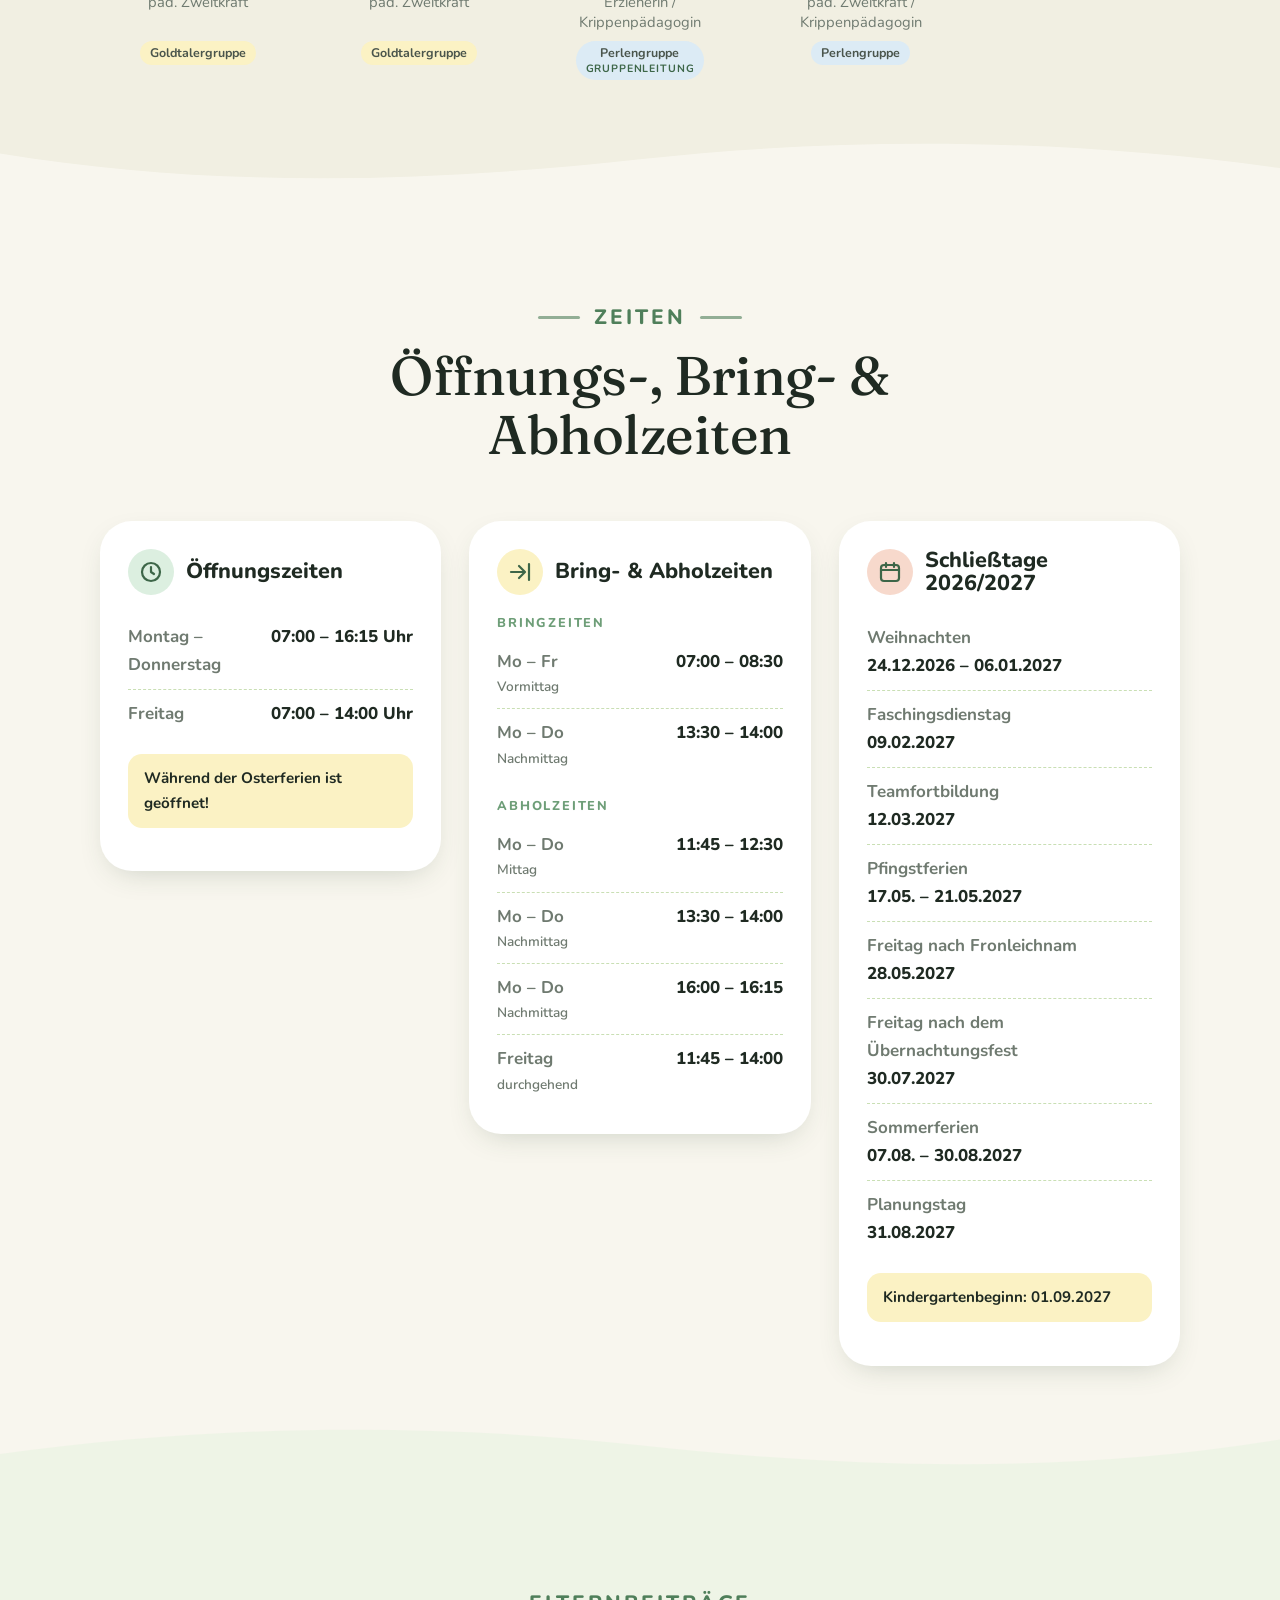
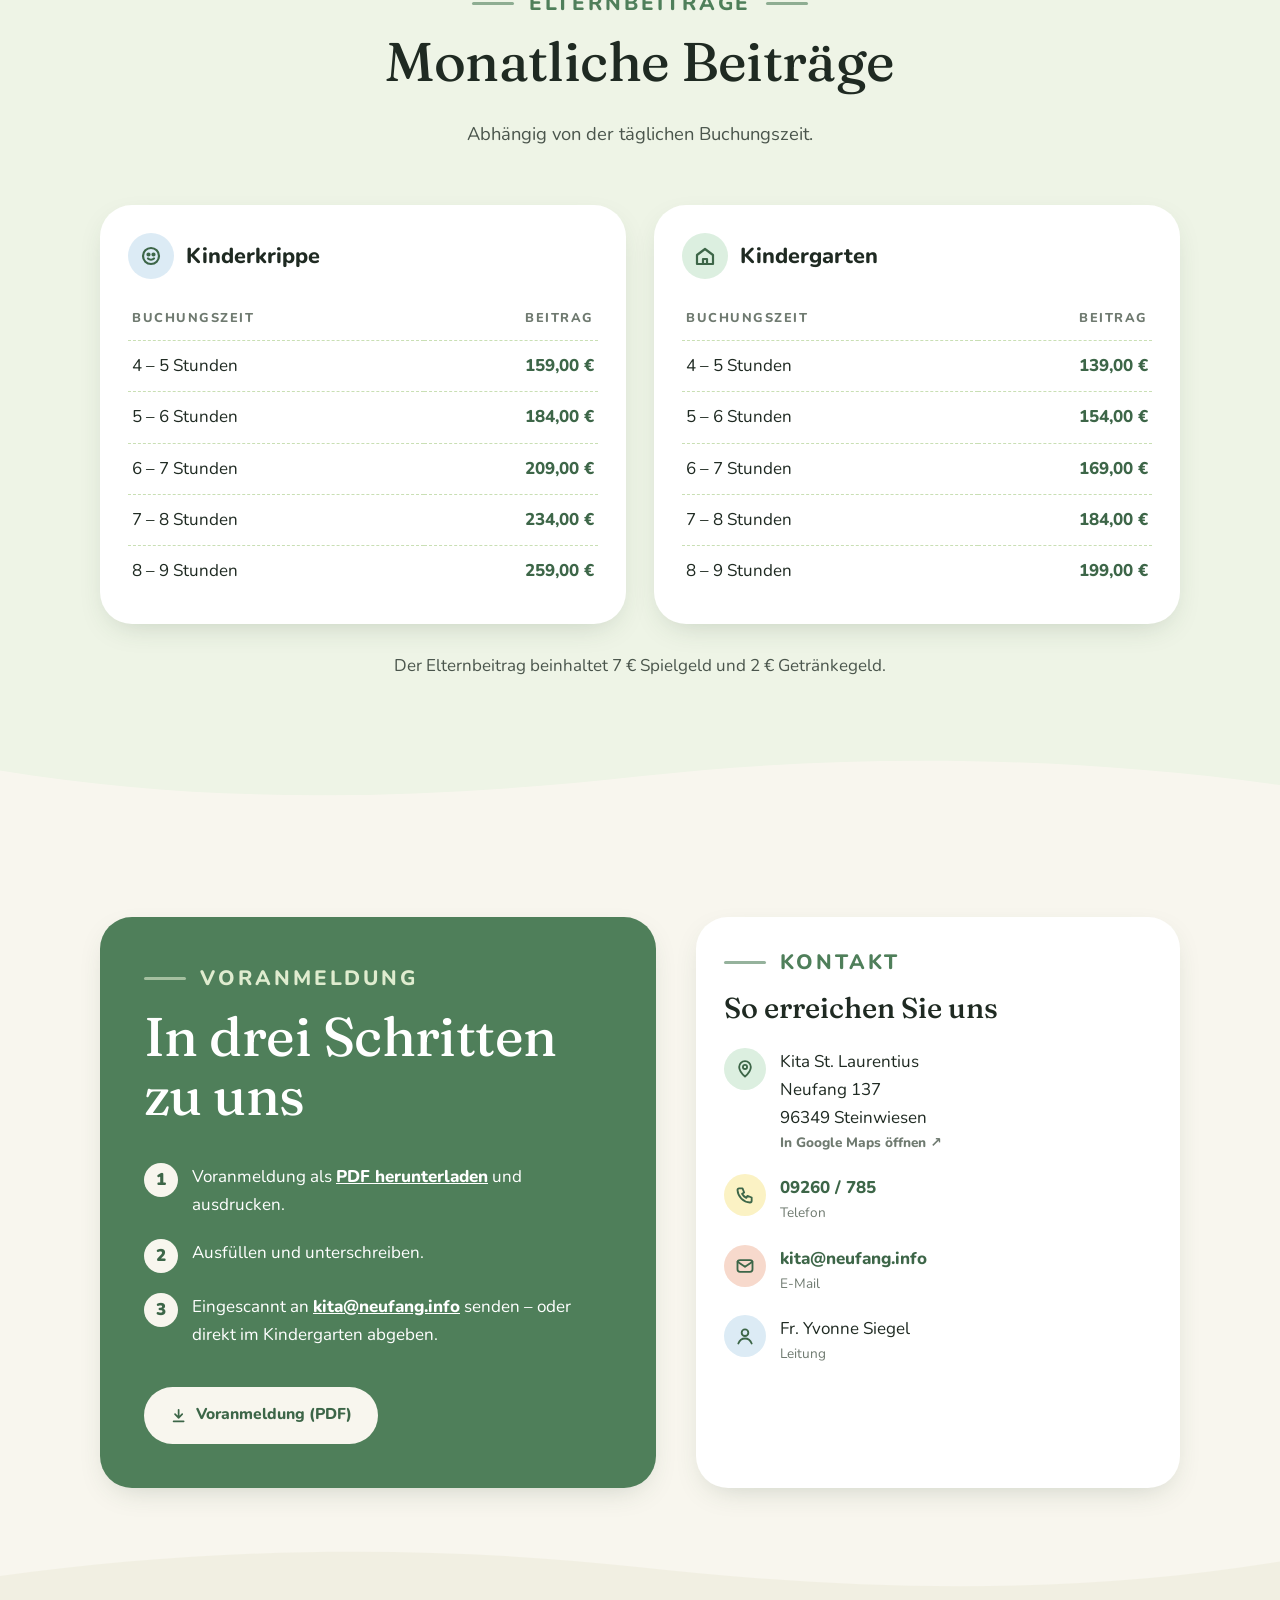
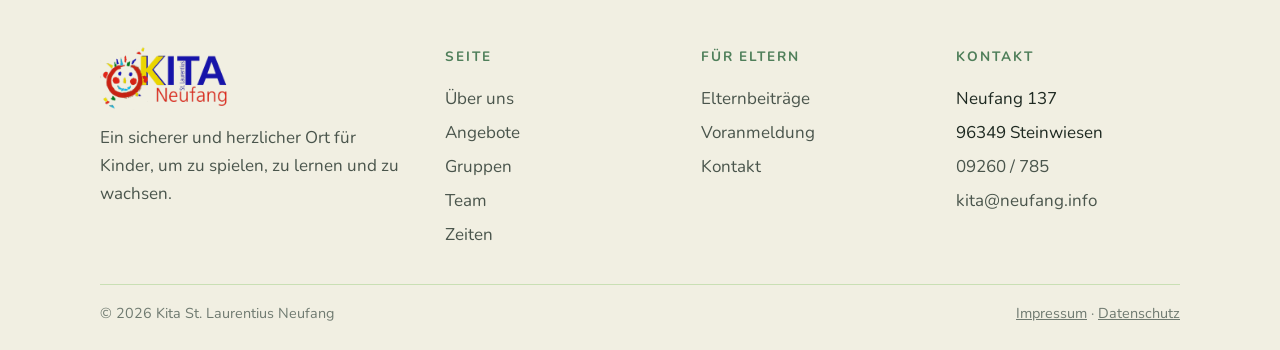
==== commit 3e1921d8: "Wellen zwischen den Abschnitten etwas kräftiger Co-Authored-By: Claude Opus 5.5 <noreply@anthropic.c" ====
--- a/entwurf-rundgang/index.html
+++ b/entwurf-rundgang/index.html
@@ -16,7 +16,7 @@
   <link rel="preload" href="../assets/img/logo-gross.webp" as="image">
   <link rel="preload" href="../assets/fonts/fraunces-latin-wght-normal.woff2" as="font" type="font/woff2" crossorigin>
   <link rel="preload" href="../assets/fonts/nunito-latin-wght-normal.woff2" as="font" type="font/woff2" crossorigin>
-  <link rel="stylesheet" href="../assets/css/style.css?v=2026-10-13d">
+  <link rel="stylesheet" href="../assets/css/style.css?v=2026-10-13e">
   <link rel="stylesheet" href="rundgang.css?v=5">
   <script type="application/ld+json">
   {
--- a/assets/css/style.css
+++ b/assets/css/style.css
@@ -247,7 +247,7 @@
   left: 0;
   right: 0;
   bottom: 100%;
-  height: clamp(18px, 3vw, 44px);
+  height: clamp(24px, 4.5vw, 64px);
   margin-bottom: -1px;
   background: inherit;
   pointer-events: none;
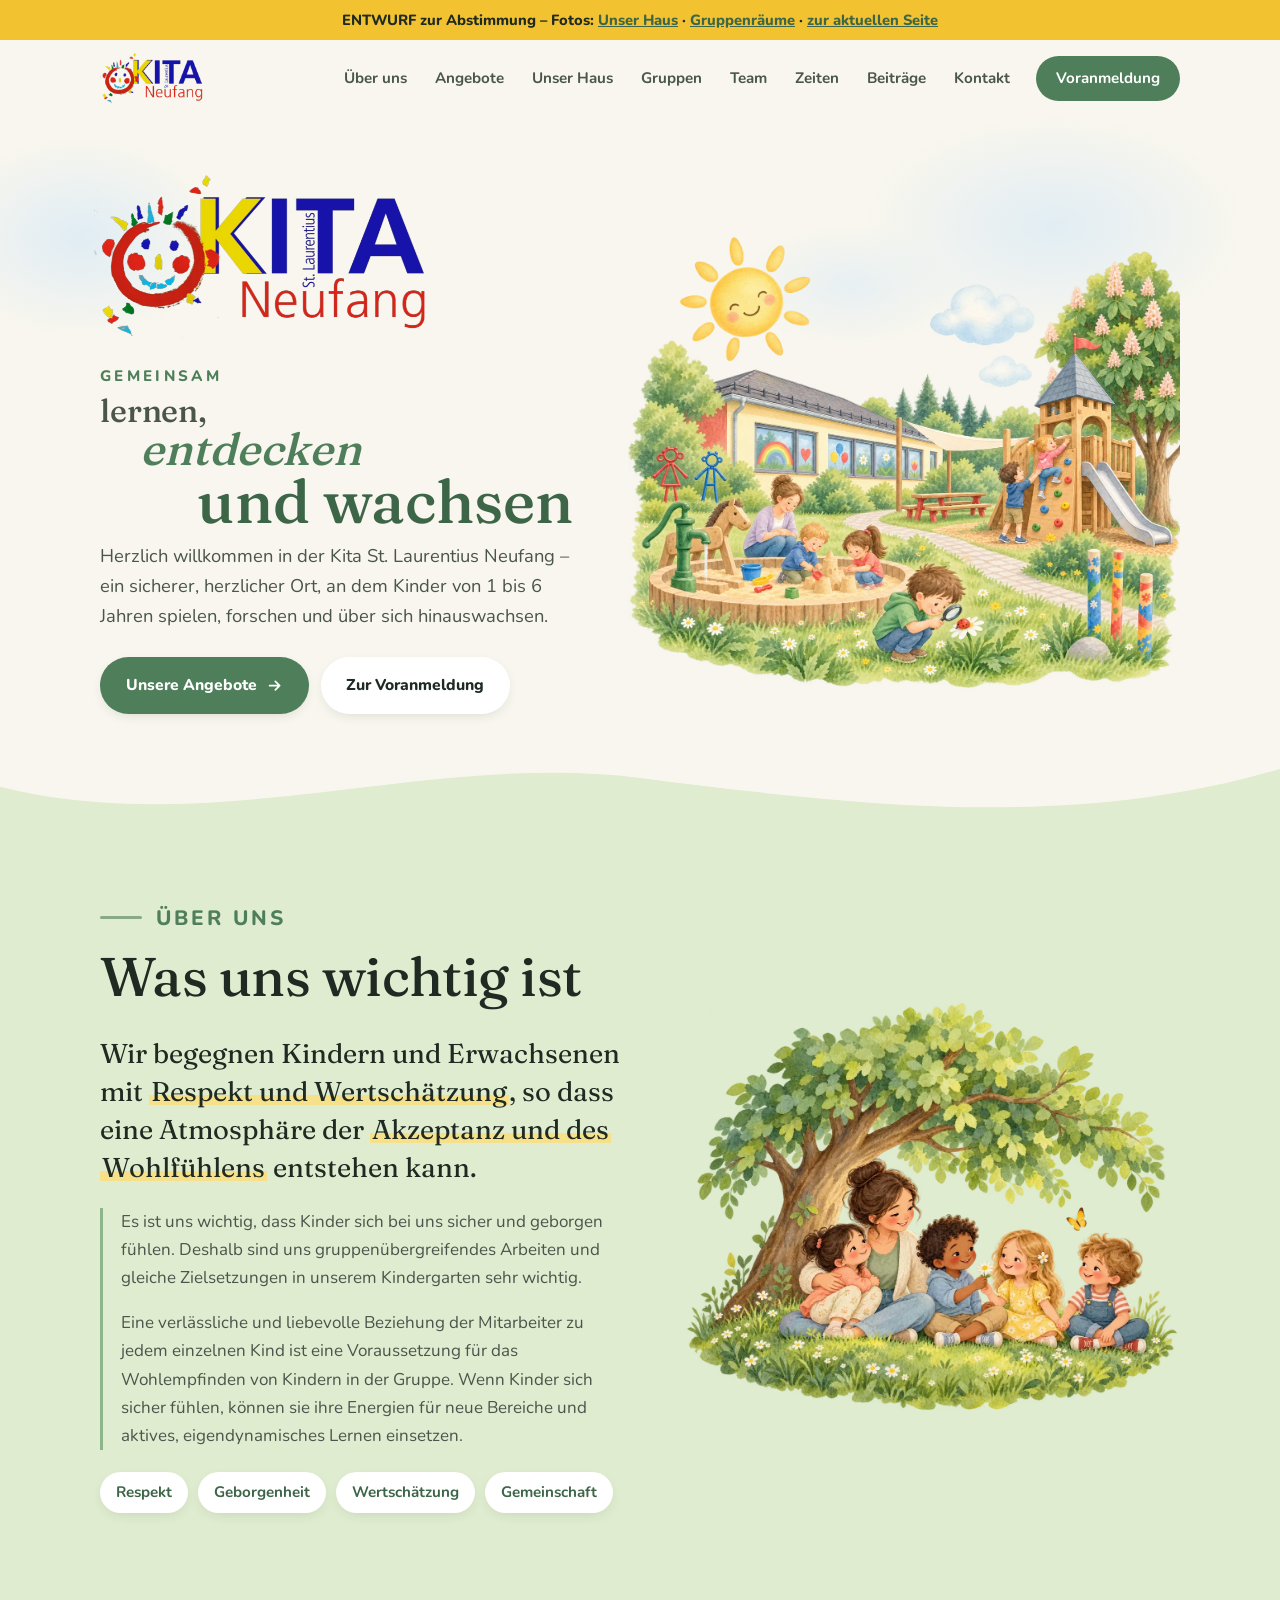
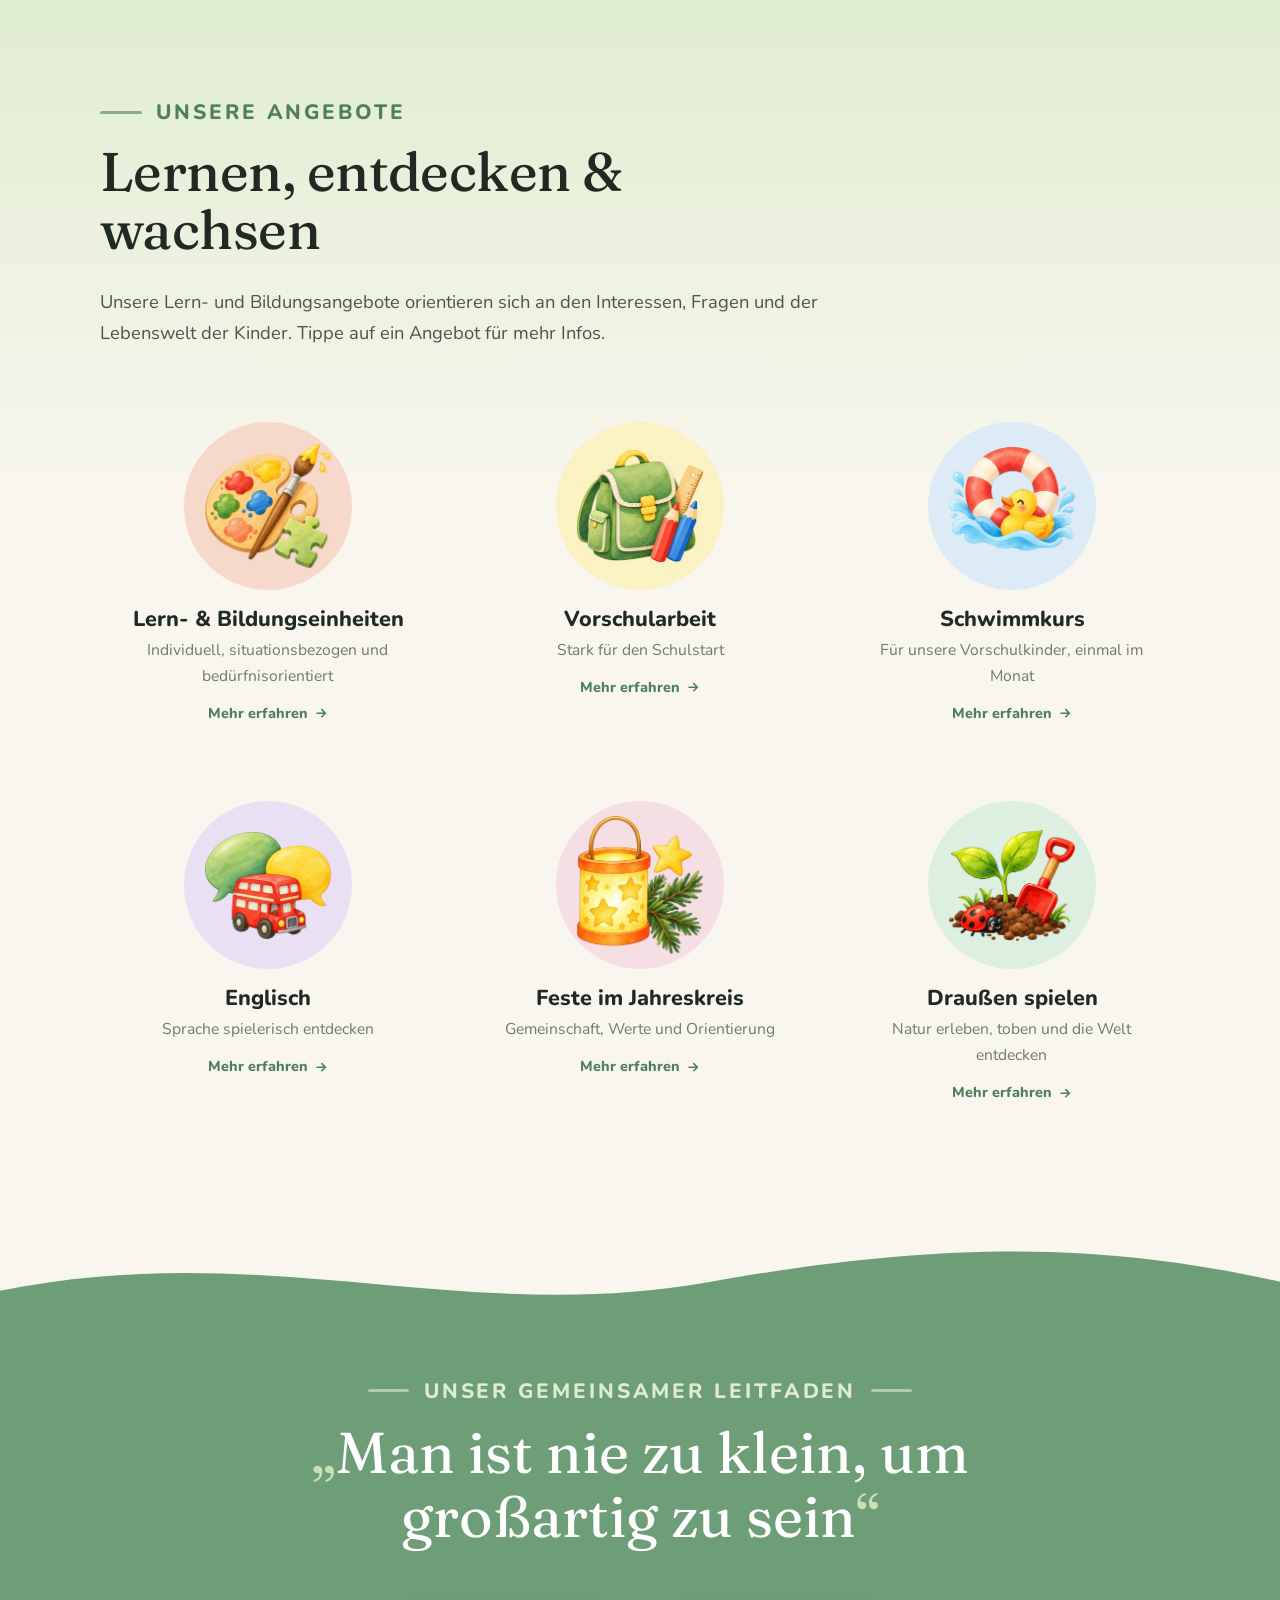
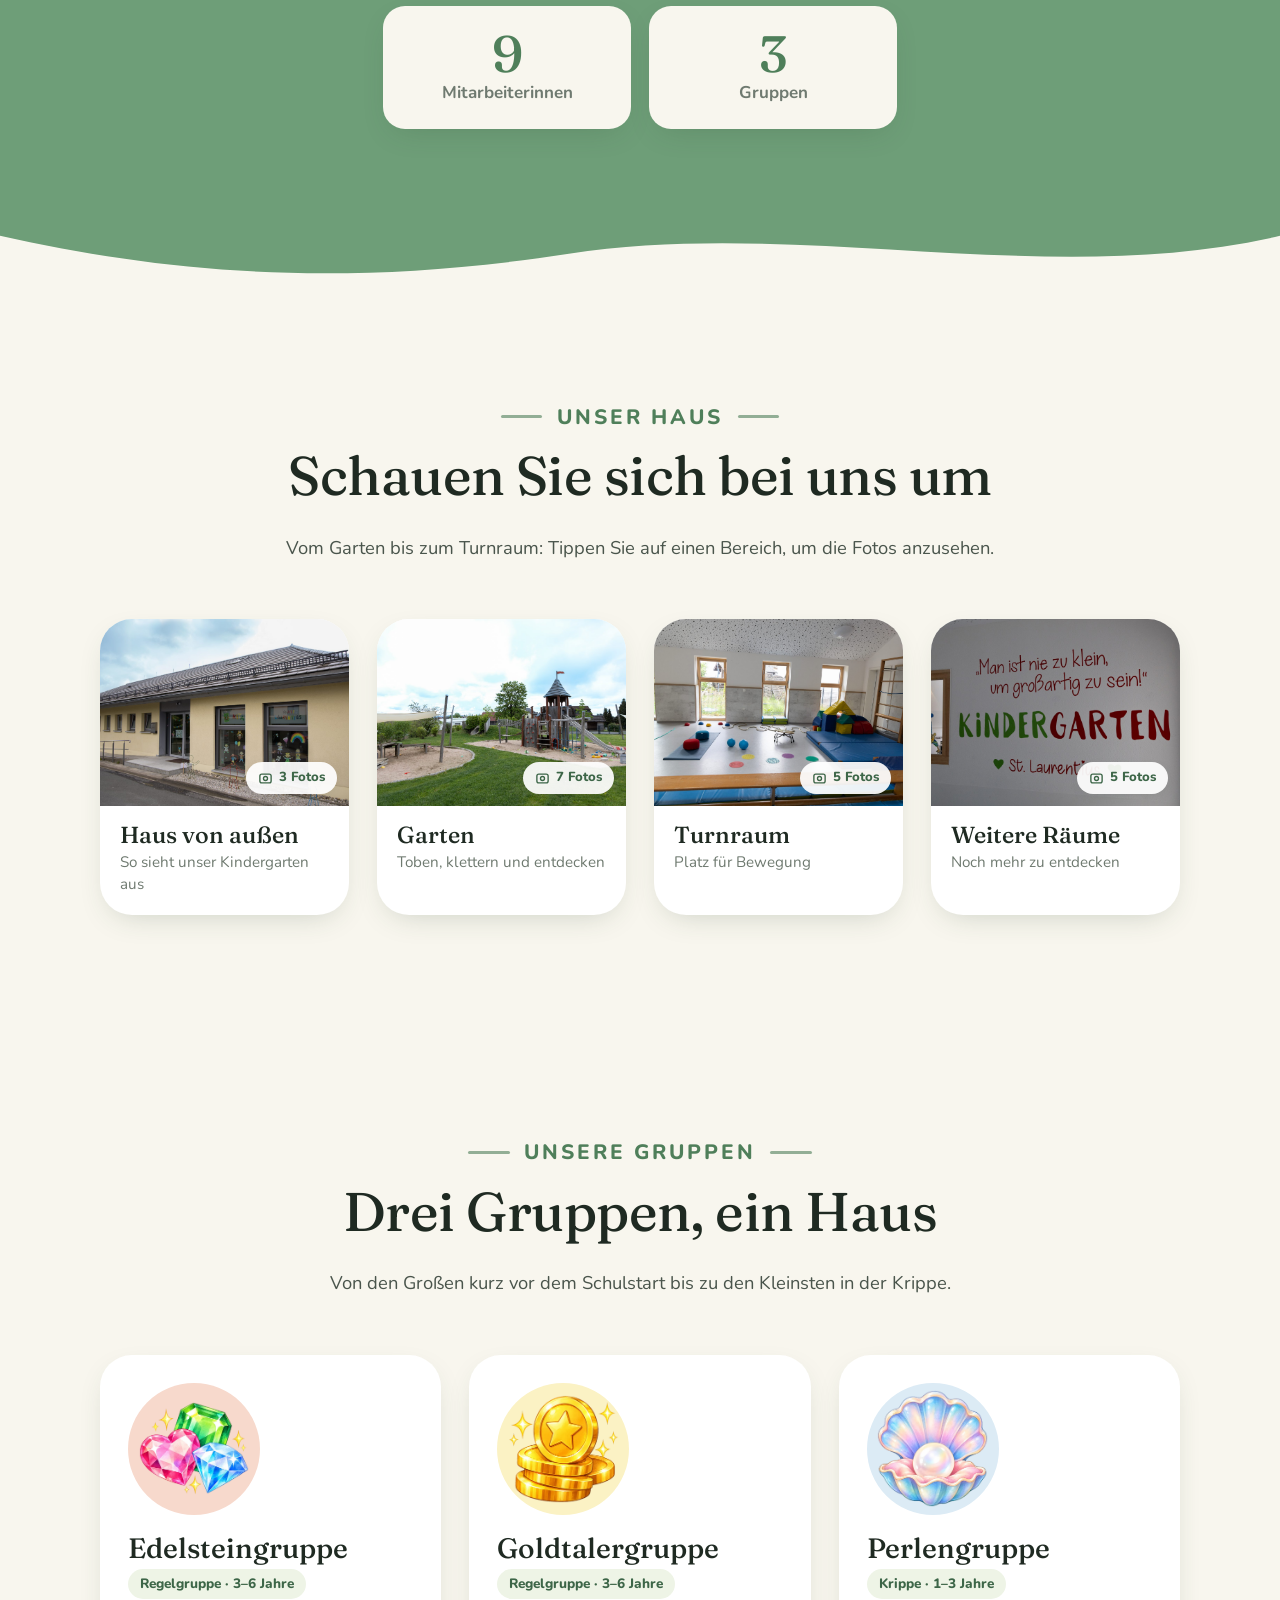
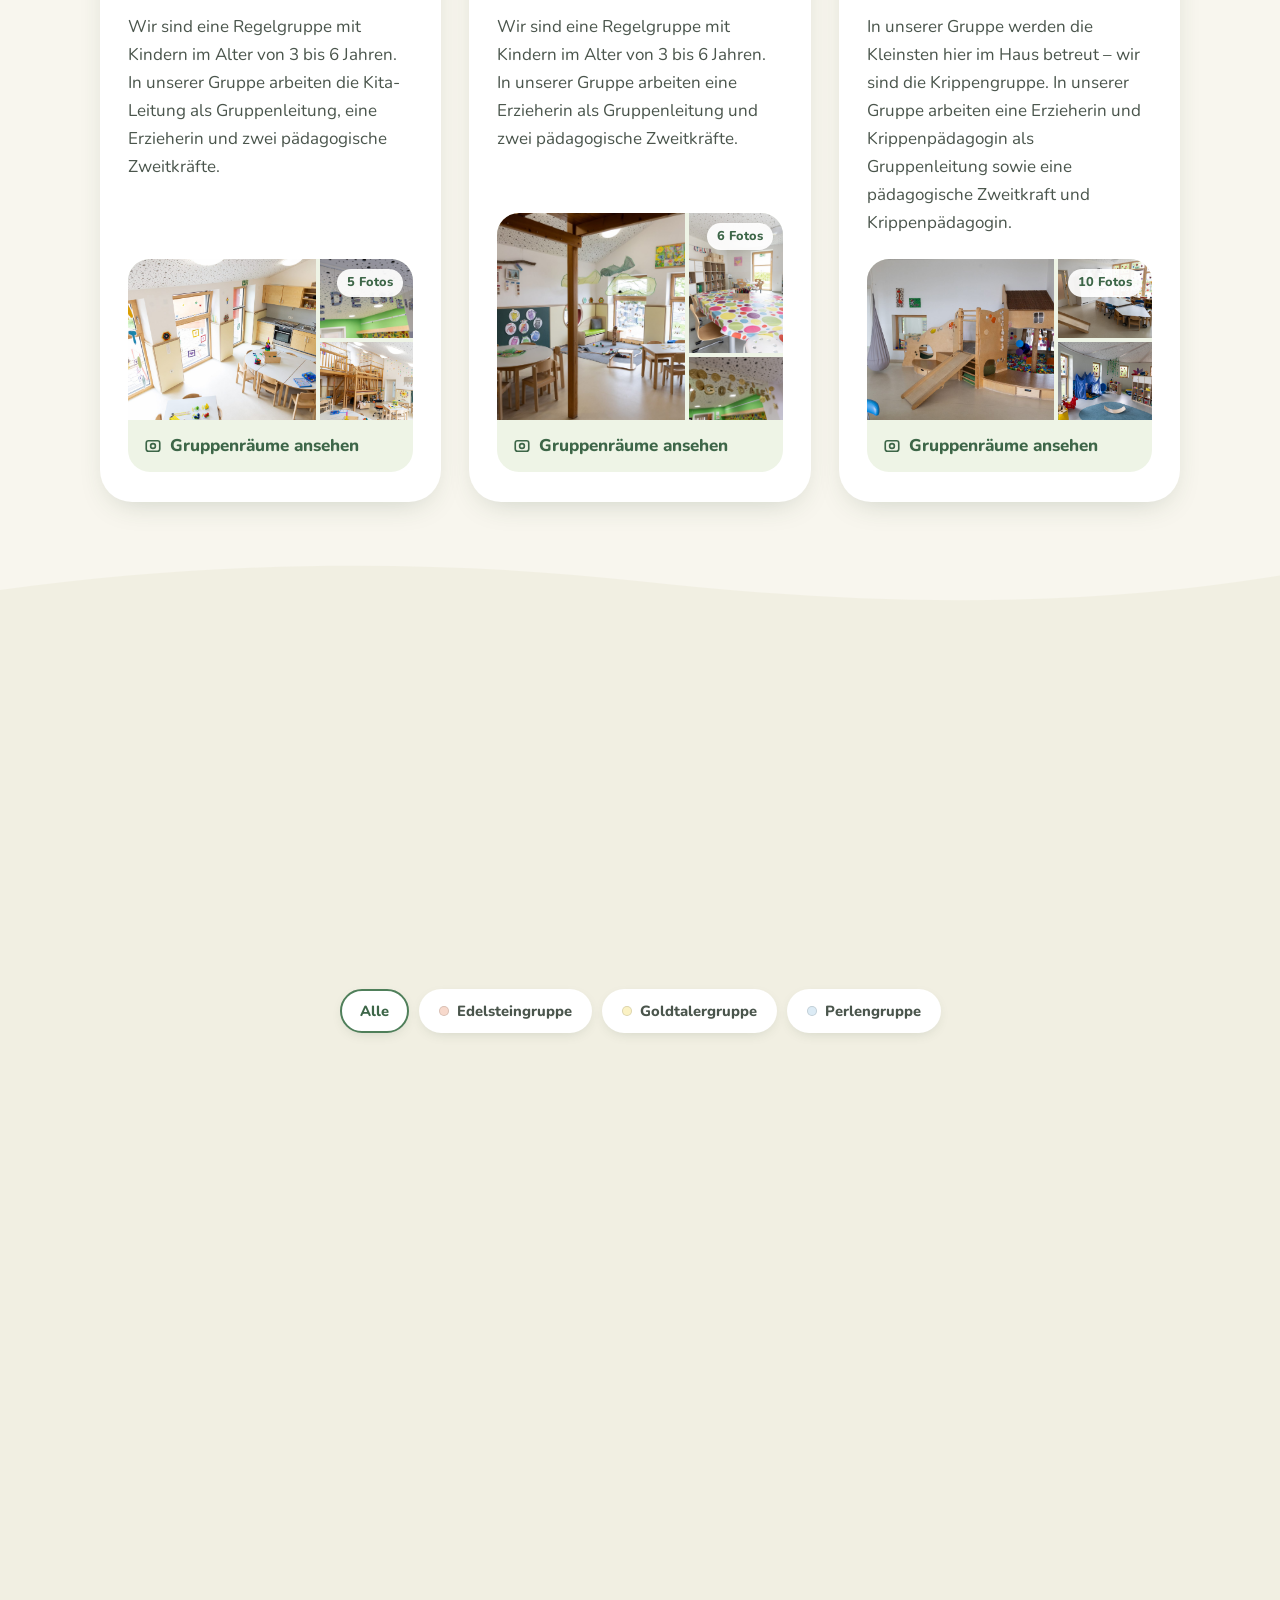
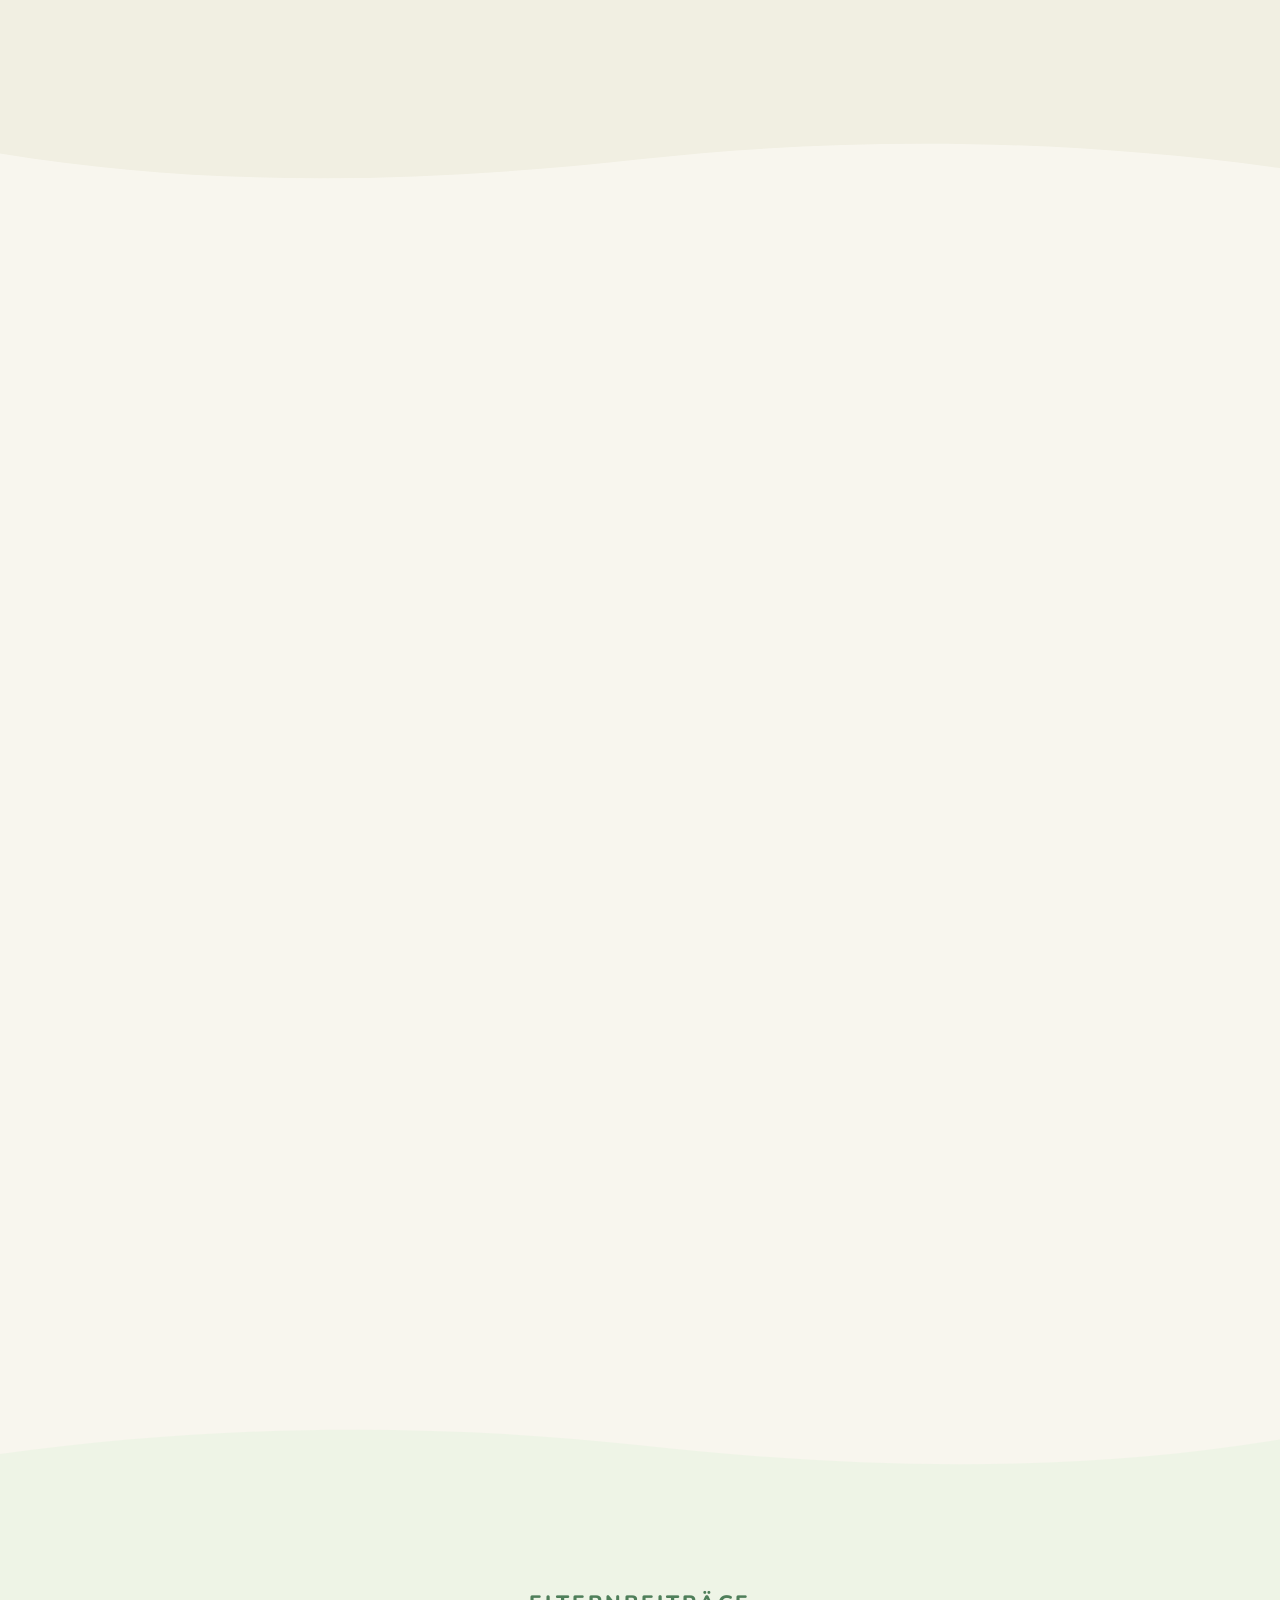
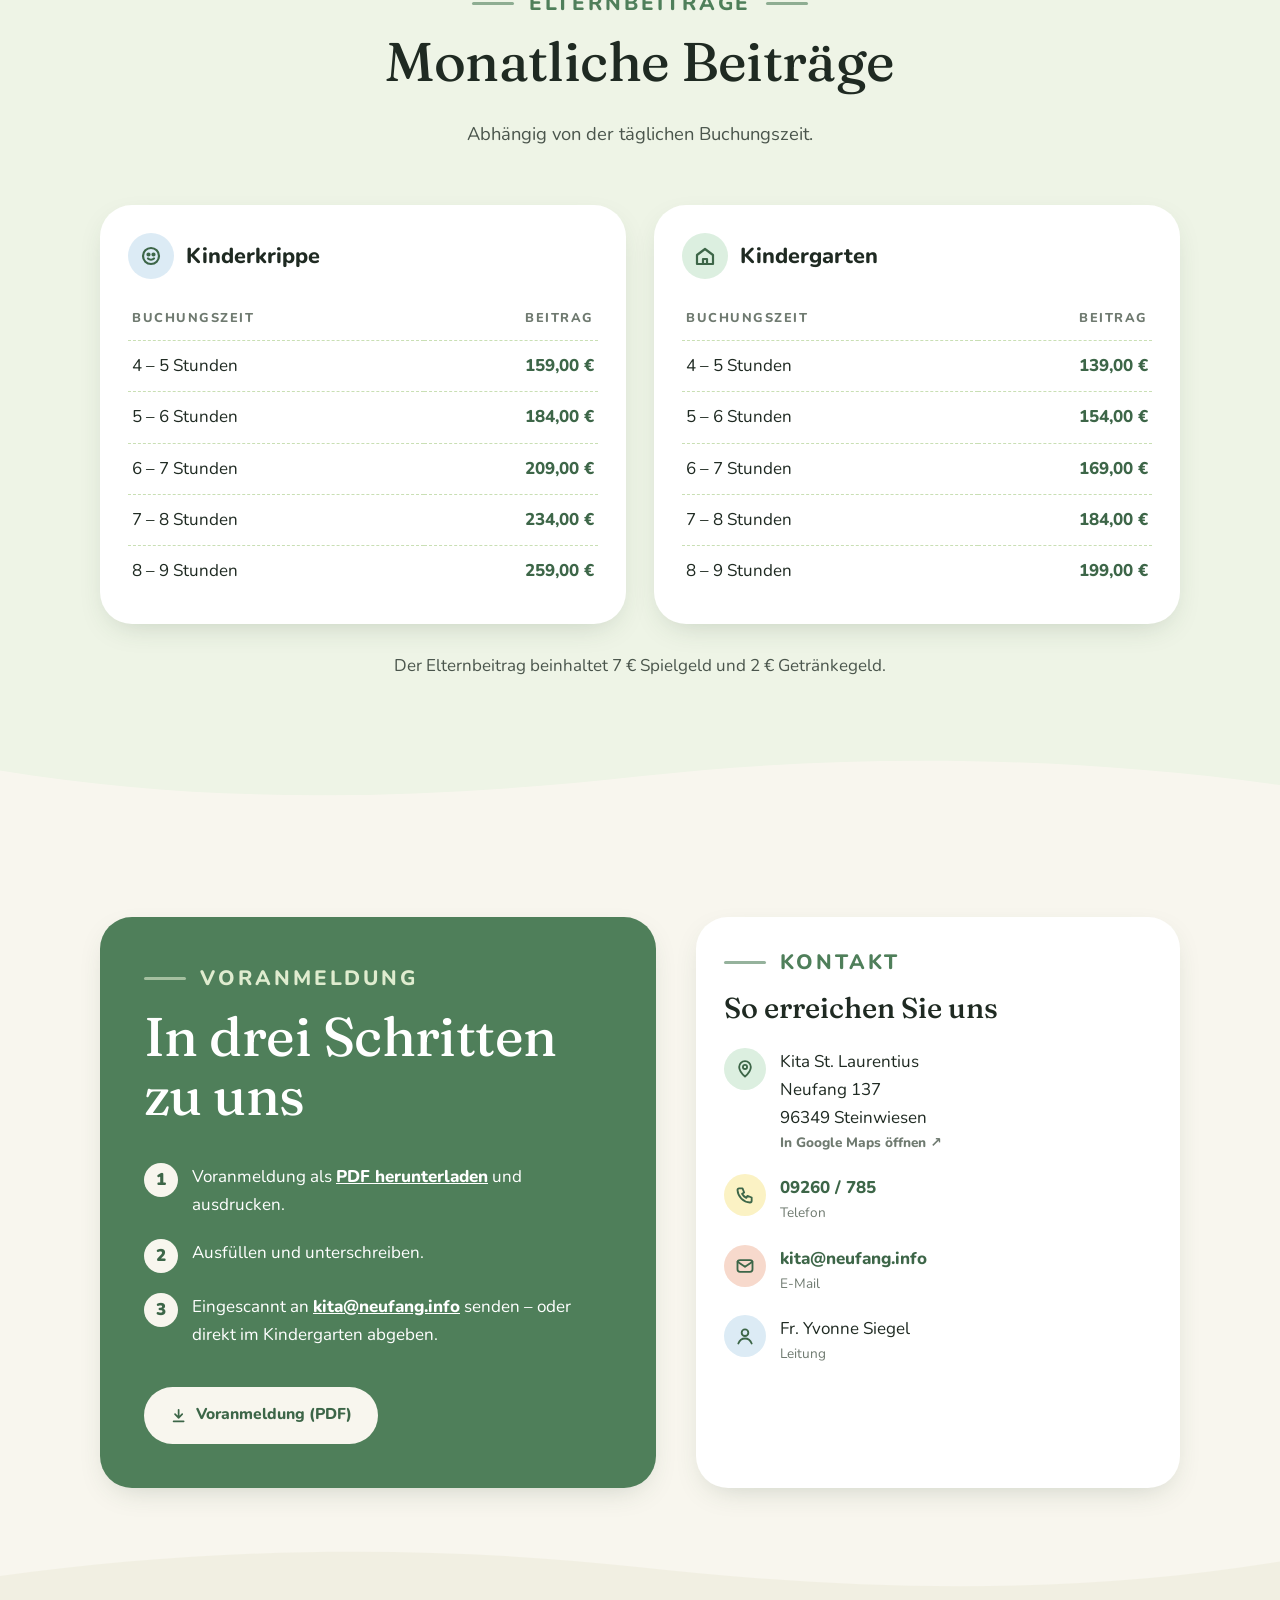
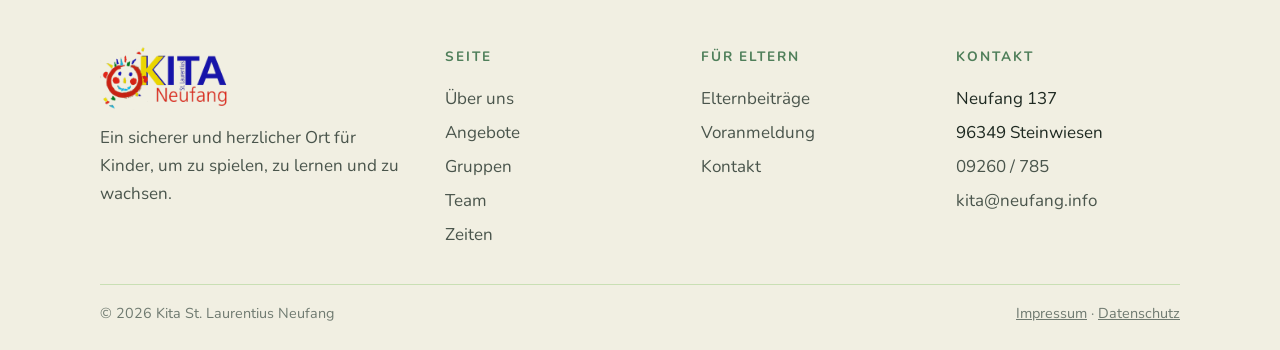
==== commit 763d1693: "Entwurf Fotos: echte Fotos statt Platzhalter in allen Galerien (Haus, Garten, Turnraum, weitere Räum" ====
--- a/entwurf-rundgang/index.html
+++ b/entwurf-rundgang/index.html
@@ -34,7 +34,7 @@
   </script>
 </head>
 <body>
-<div class="entwurf-banner">ENTWURF zur Abstimmung – Fotos (Platzhalter): <a href="#haus">Unser Haus</a> · <a href="#gruppen">Gruppenräume</a> · <a href="../">zur aktuellen Seite</a></div>
+<div class="entwurf-banner">ENTWURF zur Abstimmung – Fotos: <a href="#haus">Unser Haus</a> · <a href="#gruppen">Gruppenräume</a> · <a href="../">zur aktuellen Seite</a></div>
 
 <!-- =====================================================
      HEADER / NAVIGATION
@@ -352,10 +352,10 @@
 </section>
 
 <!-- =====================================================
-     UNSER HAUS  (ENTWURF, Platzhalter-Fotos)
+     UNSER HAUS  (ENTWURF)
      Kachel: <button class="raum" data-raum="KEY" data-titel="…"> (Titelbild = erstes Foto)
      Fotos:  <template id="galerie-KEY"> mit <figure><img><figcaption>; Galerie-Dialog steht im folgenden Abschnitt GRUPPEN
-     Bilder: bilder/KEY/01.jpg, 02.jpg … (Querformat 4:3, ca. 1600 px breit)
+     Bilder: bilder/KEY/01.jpg, 02.jpg … (lange Kante 1600 px; erzeugt mit tools/galerie_aufbereiten.py aus bilder-roh/galerie/)
      ===================================================== -->
 <section class="tour section" id="haus">
   <div class="container">
@@ -370,53 +370,57 @@
         <div class="raum-text"><h3>Haus von außen</h3><p>So sieht unser Kindergarten aus</p></div>
       </button>
       <button class="raum reveal" data-raum="garten" data-titel="Garten">
-        <div class="raum-bild"><img src="bilder/garten/01.jpg" alt="" loading="lazy" width="1200" height="900"><span class="raum-anzahl"><svg viewBox="0 0 24 24" fill="none" stroke="currentColor" stroke-width="2.2" stroke-linecap="round" stroke-linejoin="round" aria-hidden="true"><rect x="3" y="5" width="18" height="14" rx="3"/><circle cx="12" cy="12" r="3.2"/></svg>6 Fotos</span></div>
+        <div class="raum-bild"><img src="bilder/garten/01.jpg" alt="" loading="lazy" width="1200" height="900"><span class="raum-anzahl"><svg viewBox="0 0 24 24" fill="none" stroke="currentColor" stroke-width="2.2" stroke-linecap="round" stroke-linejoin="round" aria-hidden="true"><rect x="3" y="5" width="18" height="14" rx="3"/><circle cx="12" cy="12" r="3.2"/></svg>7 Fotos</span></div>
         <div class="raum-text"><h3>Garten</h3><p>Toben, klettern und entdecken</p></div>
       </button>
       <button class="raum reveal" data-raum="turnraum" data-titel="Turnraum">
-        <div class="raum-bild"><img src="bilder/turnraum/01.jpg" alt="" loading="lazy" width="1200" height="900"><span class="raum-anzahl"><svg viewBox="0 0 24 24" fill="none" stroke="currentColor" stroke-width="2.2" stroke-linecap="round" stroke-linejoin="round" aria-hidden="true"><rect x="3" y="5" width="18" height="14" rx="3"/><circle cx="12" cy="12" r="3.2"/></svg>4 Fotos</span></div>
+        <div class="raum-bild"><img src="bilder/turnraum/01.jpg" alt="" loading="lazy" width="1200" height="900"><span class="raum-anzahl"><svg viewBox="0 0 24 24" fill="none" stroke="currentColor" stroke-width="2.2" stroke-linecap="round" stroke-linejoin="round" aria-hidden="true"><rect x="3" y="5" width="18" height="14" rx="3"/><circle cx="12" cy="12" r="3.2"/></svg>5 Fotos</span></div>
         <div class="raum-text"><h3>Turnraum</h3><p>Platz für Bewegung</p></div>
       </button>
       <button class="raum reveal" data-raum="weitere" data-titel="Weitere Räume">
-        <div class="raum-bild"><img src="bilder/weitere/01.jpg" alt="" loading="lazy" width="1200" height="900"><span class="raum-anzahl"><svg viewBox="0 0 24 24" fill="none" stroke="currentColor" stroke-width="2.2" stroke-linecap="round" stroke-linejoin="round" aria-hidden="true"><rect x="3" y="5" width="18" height="14" rx="3"/><circle cx="12" cy="12" r="3.2"/></svg>3 Fotos</span></div>
+        <div class="raum-bild"><img src="bilder/weitere/01.jpg" alt="" loading="lazy" width="1200" height="900"><span class="raum-anzahl"><svg viewBox="0 0 24 24" fill="none" stroke="currentColor" stroke-width="2.2" stroke-linecap="round" stroke-linejoin="round" aria-hidden="true"><rect x="3" y="5" width="18" height="14" rx="3"/><circle cx="12" cy="12" r="3.2"/></svg>5 Fotos</span></div>
         <div class="raum-text"><h3>Weitere Räume</h3><p>Noch mehr zu entdecken</p></div>
       </button>
     </div>
   </div>
 
   <template id="galerie-aussen">
-    <figure><img src="bilder/aussen/01.jpg" alt="Haus von außen – Platzhalter 1"><figcaption>Haus von außen – Bildunterschrift folgt</figcaption></figure>
-    <figure><img src="bilder/aussen/02.jpg" alt="Haus von außen – Platzhalter 2"><figcaption>Haus von außen – Bildunterschrift folgt</figcaption></figure>
-    <figure><img src="bilder/aussen/03.jpg" alt="Haus von außen – Platzhalter 3"><figcaption>Haus von außen – Bildunterschrift folgt</figcaption></figure>
+    <figure><img src="bilder/aussen/01.jpg" alt="Unser Kindergarten von außen"><figcaption>Unser Kindergarten von außen</figcaption></figure>
+    <figure><img src="bilder/aussen/02.jpg" alt="Fenster mit Bildern der Kinder"><figcaption>Fenster mit Bildern der Kinder</figcaption></figure>
+    <figure><img src="bilder/aussen/03.jpg" alt="Haupteingang mit Rampe"><figcaption>Haupteingang mit Rampe</figcaption></figure>
   </template>
   <template id="galerie-garten">
-    <figure><img src="bilder/garten/01.jpg" alt="Garten – Platzhalter 1"><figcaption>Garten – Bildunterschrift folgt</figcaption></figure>
-    <figure><img src="bilder/garten/02.jpg" alt="Garten – Platzhalter 2"><figcaption>Garten – Bildunterschrift folgt</figcaption></figure>
-    <figure><img src="bilder/garten/03.jpg" alt="Garten – Platzhalter 3"><figcaption>Garten – Bildunterschrift folgt</figcaption></figure>
-    <figure><img src="bilder/garten/04.jpg" alt="Garten – Platzhalter 4"><figcaption>Garten – Bildunterschrift folgt</figcaption></figure>
-    <figure><img src="bilder/garten/05.jpg" alt="Garten – Platzhalter 5"><figcaption>Garten – Bildunterschrift folgt</figcaption></figure>
-    <figure><img src="bilder/garten/06.jpg" alt="Garten – Platzhalter 6"><figcaption>Garten – Bildunterschrift folgt</figcaption></figure>
+    <figure><img src="bilder/garten/01.jpg" alt="Sandkasten und Spielturm mit Rutsche"><figcaption>Sandkasten und Spielturm mit Rutsche</figcaption></figure>
+    <figure><img src="bilder/garten/02.jpg" alt="Gartenweg unter großen Bäumen"><figcaption>Gartenweg unter großen Bäumen</figcaption></figure>
+    <figure><img src="bilder/garten/03.jpg" alt="Terrasse mit Hochbeeten und Sitzgruppen"><figcaption>Terrasse mit Hochbeeten und Sitzgruppen</figcaption></figure>
+    <figure><img src="bilder/garten/04.jpg" alt="Wiese mit Fußballtor, Spielturm und Kriechtunnel"><figcaption>Wiese mit Fußballtor, Spielturm und Kriechtunnel</figcaption></figure>
+    <figure><img src="bilder/garten/05.jpg" alt="Fußballwiese"><figcaption>Fußballwiese</figcaption></figure>
+    <figure><img src="bilder/garten/06.jpg" alt="Fahrzeuge zum Herumfahren"><figcaption>Fahrzeuge zum Herumfahren</figcaption></figure>
+    <figure><img src="bilder/garten/07.jpg" alt="Nestschaukel"><figcaption>Nestschaukel</figcaption></figure>
   </template>
   <template id="galerie-turnraum">
-    <figure><img src="bilder/turnraum/01.jpg" alt="Turnraum – Platzhalter 1"><figcaption>Turnraum – Bildunterschrift folgt</figcaption></figure>
-    <figure><img src="bilder/turnraum/02.jpg" alt="Turnraum – Platzhalter 2"><figcaption>Turnraum – Bildunterschrift folgt</figcaption></figure>
-    <figure><img src="bilder/turnraum/03.jpg" alt="Turnraum – Platzhalter 3"><figcaption>Turnraum – Bildunterschrift folgt</figcaption></figure>
-    <figure><img src="bilder/turnraum/04.jpg" alt="Turnraum – Platzhalter 4"><figcaption>Turnraum – Bildunterschrift folgt</figcaption></figure>
+    <figure><img src="bilder/turnraum/01.jpg" alt="Unser Turnraum"><figcaption>Unser Turnraum</figcaption></figure>
+    <figure><img src="bilder/turnraum/02.jpg" alt="Sprossenwand, Kletterwand und Turnbank"><figcaption>Sprossenwand, Kletterwand und Turnbank</figcaption></figure>
+    <figure><img src="bilder/turnraum/03.jpg" alt="Bälle, Matten und Schaumstoffbausteine"><figcaption>Bälle, Matten und Schaumstoffbausteine</figcaption></figure>
+    <figure><img src="bilder/turnraum/04.jpg" alt="Igelbälle und Sitzkissen"><figcaption>Igelbälle und Sitzkissen</figcaption></figure>
+    <figure><img src="bilder/turnraum/05.jpg" alt="Viel Platz zum Toben"><figcaption>Viel Platz zum Toben</figcaption></figure>
   </template>
   <template id="galerie-weitere">
-    <figure><img src="bilder/weitere/01.jpg" alt="Weitere Räume – Platzhalter 1"><figcaption>Weitere Räume – Bildunterschrift folgt</figcaption></figure>
-    <figure><img src="bilder/weitere/02.jpg" alt="Weitere Räume – Platzhalter 2"><figcaption>Weitere Räume – Bildunterschrift folgt</figcaption></figure>
-    <figure><img src="bilder/weitere/03.jpg" alt="Weitere Räume – Platzhalter 3"><figcaption>Weitere Räume – Bildunterschrift folgt</figcaption></figure>
+    <figure><img src="bilder/weitere/01.jpg" alt="Im Eingang: „Man ist nie zu klein, um großartig zu sein!“"><figcaption>Im Eingang: „Man ist nie zu klein, um großartig zu sein!“</figcaption></figure>
+    <figure><img src="bilder/weitere/02.jpg" alt="Flur mit Birkenstämmen und bunten Kugeln an der Decke"><figcaption>Flur mit Birkenstämmen und bunten Kugeln an der Decke</figcaption></figure>
+    <figure><img src="bilder/weitere/03.jpg" alt="Kugelbahn im Flur"><figcaption>Kugelbahn im Flur</figcaption></figure>
+    <figure><img src="bilder/weitere/04.jpg" alt="Infowand für Eltern"><figcaption>Infowand für Eltern</figcaption></figure>
+    <figure><img src="bilder/weitere/05.jpg" alt="Küche mit Essplatz"><figcaption>Küche mit Essplatz</figcaption></figure>
   </template>
 </section>
 
 <!-- =====================================================
      GRUPPEN
      Illustrationen: assets/img/illustrations/gruppe-*.webp
-     Fotos der Gruppenräume (ENTWURF, Platzhalter):
+     Fotos der Gruppenräume (ENTWURF):
        Knopf:  <button class="gruppe-fotos" data-raum="KEY" data-titel="…"> mit 3 Vorschaubildern
        Fotos:  <template id="galerie-KEY"> mit <figure><img><figcaption> (unten im Abschnitt)
-       Bilder: bilder/KEY/01.jpg, 02.jpg … (Querformat 4:3, ca. 1600 px breit)
+       Bilder: bilder/KEY/01.jpg, 02.jpg … (lange Kante 1600 px; erzeugt mit tools/galerie_aufbereiten.py aus bilder-roh/galerie/)
      ===================================================== -->
 <section class="section" id="gruppen">
   <div class="container">
@@ -436,7 +440,7 @@
         <p>Wir sind eine Regelgruppe mit Kindern im Alter von 3 bis 6 Jahren. In unserer Gruppe arbeiten die Kita-Leitung als Gruppenleitung, eine Erzieherin und zwei pädagogische Zweitkräfte.</p>
         <button class="gruppe-fotos" data-raum="edelsteine" data-titel="Edelsteingruppe">
           <span class="gf-bilder"><img src="bilder/edelsteine/01.jpg" alt="" loading="lazy" width="400" height="300"><img src="bilder/edelsteine/02.jpg" alt="" loading="lazy" width="400" height="300"><img src="bilder/edelsteine/03.jpg" alt="" loading="lazy" width="400" height="300"></span>
-          <span class="gf-text"><svg viewBox="0 0 24 24" fill="none" stroke="currentColor" stroke-width="2.2" stroke-linecap="round" stroke-linejoin="round" aria-hidden="true"><rect x="3" y="5" width="18" height="14" rx="3"/><circle cx="12" cy="12" r="3.2"/></svg>Gruppenräume ansehen <small>6 Fotos</small></span>
+          <span class="gf-text"><svg viewBox="0 0 24 24" fill="none" stroke="currentColor" stroke-width="2.2" stroke-linecap="round" stroke-linejoin="round" aria-hidden="true"><rect x="3" y="5" width="18" height="14" rx="3"/><circle cx="12" cy="12" r="3.2"/></svg>Gruppenräume ansehen <small>5 Fotos</small></span>
         </button>
       </article>
       <article class="group reveal">
@@ -462,34 +466,38 @@
         <p>In unserer Gruppe werden die Kleinsten hier im Haus betreut – wir sind die Krippengruppe. In unserer Gruppe arbeiten eine Erzieherin und Krippenpädagogin als Gruppenleitung sowie eine pädagogische Zweitkraft und Krippenpädagogin.</p>
         <button class="gruppe-fotos" data-raum="perlen" data-titel="Perlengruppe">
           <span class="gf-bilder"><img src="bilder/perlen/01.jpg" alt="" loading="lazy" width="400" height="300"><img src="bilder/perlen/02.jpg" alt="" loading="lazy" width="400" height="300"><img src="bilder/perlen/03.jpg" alt="" loading="lazy" width="400" height="300"></span>
-          <span class="gf-text"><svg viewBox="0 0 24 24" fill="none" stroke="currentColor" stroke-width="2.2" stroke-linecap="round" stroke-linejoin="round" aria-hidden="true"><rect x="3" y="5" width="18" height="14" rx="3"/><circle cx="12" cy="12" r="3.2"/></svg>Gruppenräume ansehen <small>5 Fotos</small></span>
+          <span class="gf-text"><svg viewBox="0 0 24 24" fill="none" stroke="currentColor" stroke-width="2.2" stroke-linecap="round" stroke-linejoin="round" aria-hidden="true"><rect x="3" y="5" width="18" height="14" rx="3"/><circle cx="12" cy="12" r="3.2"/></svg>Gruppenräume ansehen <small>10 Fotos</small></span>
         </button>
       </article>
     </div>
   </div>
 
   <template id="galerie-edelsteine">
-    <figure><img src="bilder/edelsteine/01.jpg" alt="Gruppenraum der Edelsteine"><figcaption>Gruppenraum der Edelsteine</figcaption></figure>
-    <figure><img src="bilder/edelsteine/02.jpg" alt="Bauecke"><figcaption>Bauecke</figcaption></figure>
-    <figure><img src="bilder/edelsteine/03.jpg" alt="Puppenecke"><figcaption>Puppenecke</figcaption></figure>
-    <figure><img src="bilder/edelsteine/04.jpg" alt="Maltisch"><figcaption>Maltisch</figcaption></figure>
-    <figure><img src="bilder/edelsteine/05.jpg" alt="Leseecke"><figcaption>Leseecke</figcaption></figure>
-    <figure><img src="bilder/edelsteine/06.jpg" alt="Brotzeittisch"><figcaption>Brotzeittisch</figcaption></figure>
+    <figure><img src="bilder/edelsteine/01.jpg" alt="Gruppenraum mit Kinderküche"><figcaption>Gruppenraum mit Kinderküche</figcaption></figure>
+    <figure><img src="bilder/edelsteine/02.jpg" alt="Namensschild der Edelsteingruppe"><figcaption>Namensschild der Edelsteingruppe</figcaption></figure>
+    <figure><img src="bilder/edelsteine/03.jpg" alt="Spielebene mit Treppe"><figcaption>Spielebene mit Treppe</figcaption></figure>
+    <figure><img src="bilder/edelsteine/04.jpg" alt="Tische unter der Spielebene"><figcaption>Tische unter der Spielebene</figcaption></figure>
+    <figure><img src="bilder/edelsteine/05.jpg" alt="Mal- und Basteltisch"><figcaption>Mal- und Basteltisch</figcaption></figure>
   </template>
   <template id="galerie-goldtaler">
     <figure><img src="bilder/goldtaler/01.jpg" alt="Gruppenraum der Goldtaler"><figcaption>Gruppenraum der Goldtaler</figcaption></figure>
-    <figure><img src="bilder/goldtaler/02.jpg" alt="Spielteppich"><figcaption>Spielteppich</figcaption></figure>
-    <figure><img src="bilder/goldtaler/03.jpg" alt="Kreativbereich"><figcaption>Kreativbereich</figcaption></figure>
-    <figure><img src="bilder/goldtaler/04.jpg" alt="Rollenspiel"><figcaption>Rollenspiel</figcaption></figure>
-    <figure><img src="bilder/goldtaler/05.jpg" alt="Experimentiertisch"><figcaption>Experimentiertisch</figcaption></figure>
-    <figure><img src="bilder/goldtaler/06.jpg" alt="Ruhezone"><figcaption>Ruhezone</figcaption></figure>
+    <figure><img src="bilder/goldtaler/02.jpg" alt="Atelier mit Maltisch"><figcaption>Atelier mit Maltisch</figcaption></figure>
+    <figure><img src="bilder/goldtaler/03.jpg" alt="Goldtaler an der Decke"><figcaption>Goldtaler an der Decke</figcaption></figure>
+    <figure><img src="bilder/goldtaler/04.jpg" alt="Essplatz an der Kinderküche"><figcaption>Essplatz an der Kinderküche</figcaption></figure>
+    <figure><img src="bilder/goldtaler/05.jpg" alt="Spielebene mit Regal voller Spiele"><figcaption>Spielebene mit Regal voller Spiele</figcaption></figure>
+    <figure><img src="bilder/goldtaler/06.jpg" alt="Bauteppich mit Holzeisenbahn"><figcaption>Bauteppich mit Holzeisenbahn</figcaption></figure>
   </template>
   <template id="galerie-perlen">
-    <figure><img src="bilder/perlen/01.jpg" alt="Gruppenraum der Krippe"><figcaption>Gruppenraum der Krippe</figcaption></figure>
-    <figure><img src="bilder/perlen/02.jpg" alt="Krabbelbereich"><figcaption>Krabbelbereich</figcaption></figure>
-    <figure><img src="bilder/perlen/03.jpg" alt="Schlafraum"><figcaption>Schlafraum</figcaption></figure>
-    <figure><img src="bilder/perlen/04.jpg" alt="Wickelbereich"><figcaption>Wickelbereich</figcaption></figure>
-    <figure><img src="bilder/perlen/05.jpg" alt="Essplatz für die Kleinsten"><figcaption>Essplatz für die Kleinsten</figcaption></figure>
+    <figure><img src="bilder/perlen/01.jpg" alt="Spielhaus mit Rutsche und Bällebad"><figcaption>Spielhaus mit Rutsche und Bällebad</figcaption></figure>
+    <figure><img src="bilder/perlen/02.jpg" alt="Essplatz und Küche"><figcaption>Essplatz und Küche</figcaption></figure>
+    <figure><img src="bilder/perlen/03.jpg" alt="Kuschelecke mit Tüchern und Bauklötzen"><figcaption>Kuschelecke mit Tüchern und Bauklötzen</figcaption></figure>
+    <figure><img src="bilder/perlen/04.jpg" alt="Bauecke und Kuschelecke"><figcaption>Bauecke und Kuschelecke</figcaption></figure>
+    <figure><img src="bilder/perlen/05.jpg" alt="Weiche Bausteine und Regale"><figcaption>Weiche Bausteine und Regale</figcaption></figure>
+    <figure><img src="bilder/perlen/06.jpg" alt="Blick durch den Gruppenraum"><figcaption>Blick durch den Gruppenraum</figcaption></figure>
+    <figure><img src="bilder/perlen/07.jpg" alt="Spielhaus mit Bällebad"><figcaption>Spielhaus mit Bällebad</figcaption></figure>
+    <figure><img src="bilder/perlen/08.jpg" alt="Waschraum mit Wickeltisch"><figcaption>Waschraum mit Wickeltisch</figcaption></figure>
+    <figure><img src="bilder/perlen/09.jpg" alt="Wickeltisch"><figcaption>Wickeltisch</figcaption></figure>
+    <figure><img src="bilder/perlen/10.jpg" alt="Türschild der Perlengruppe"><figcaption>Türschild der Perlengruppe</figcaption></figure>
   </template>
 
   <dialog class="galerie" id="galerie" aria-label="Fotogalerie">
